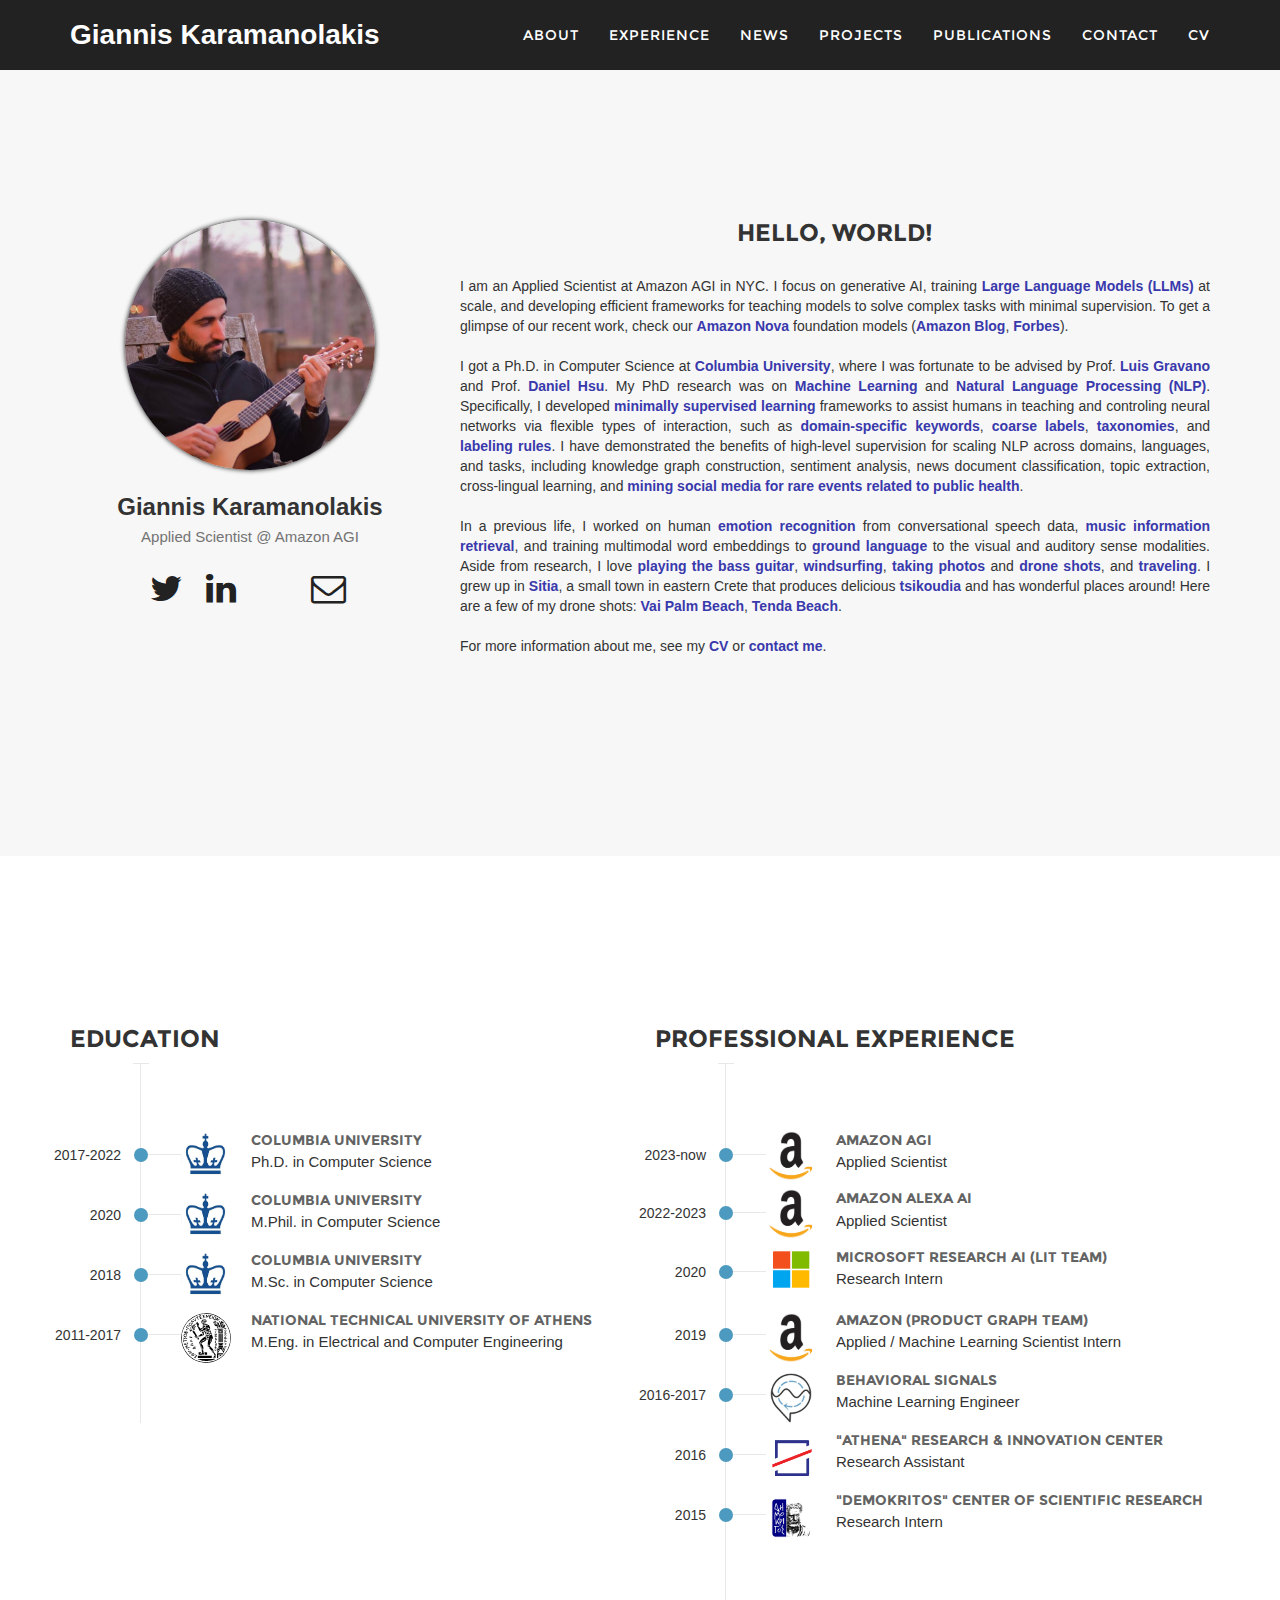
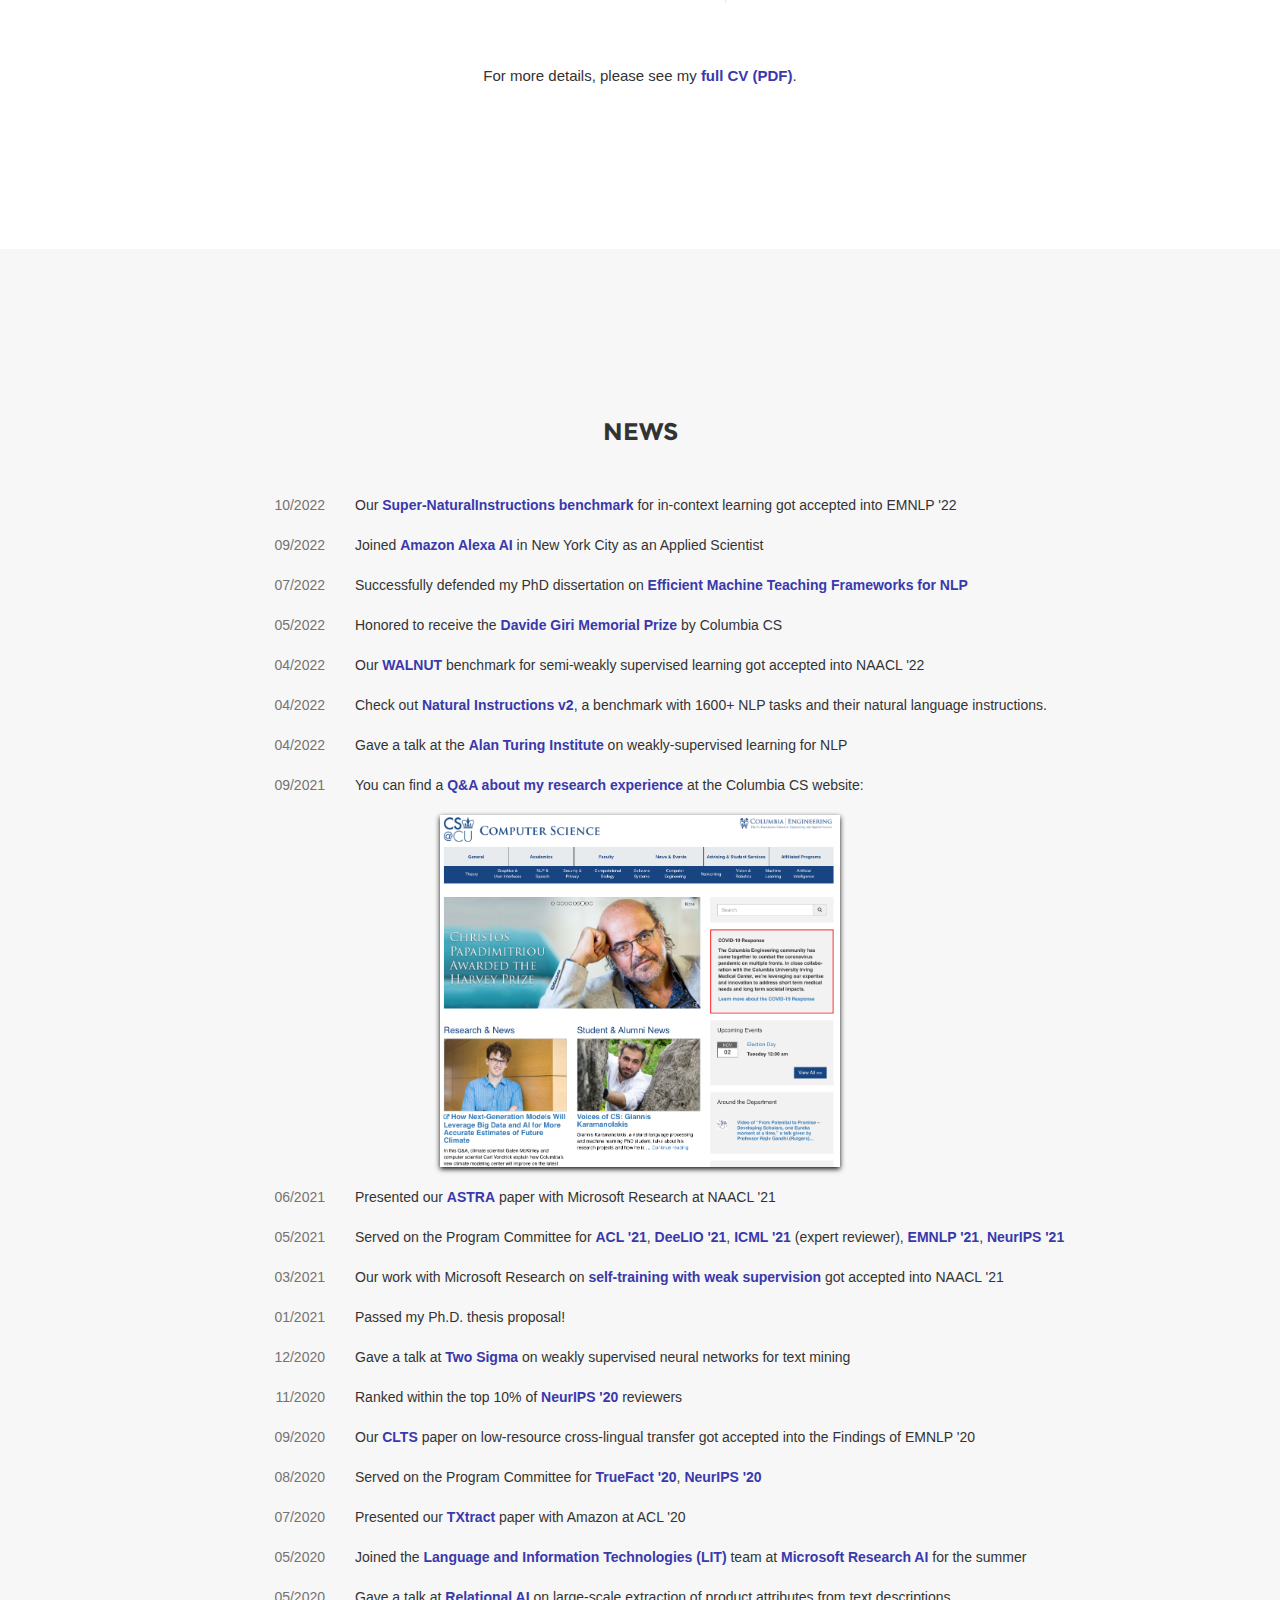
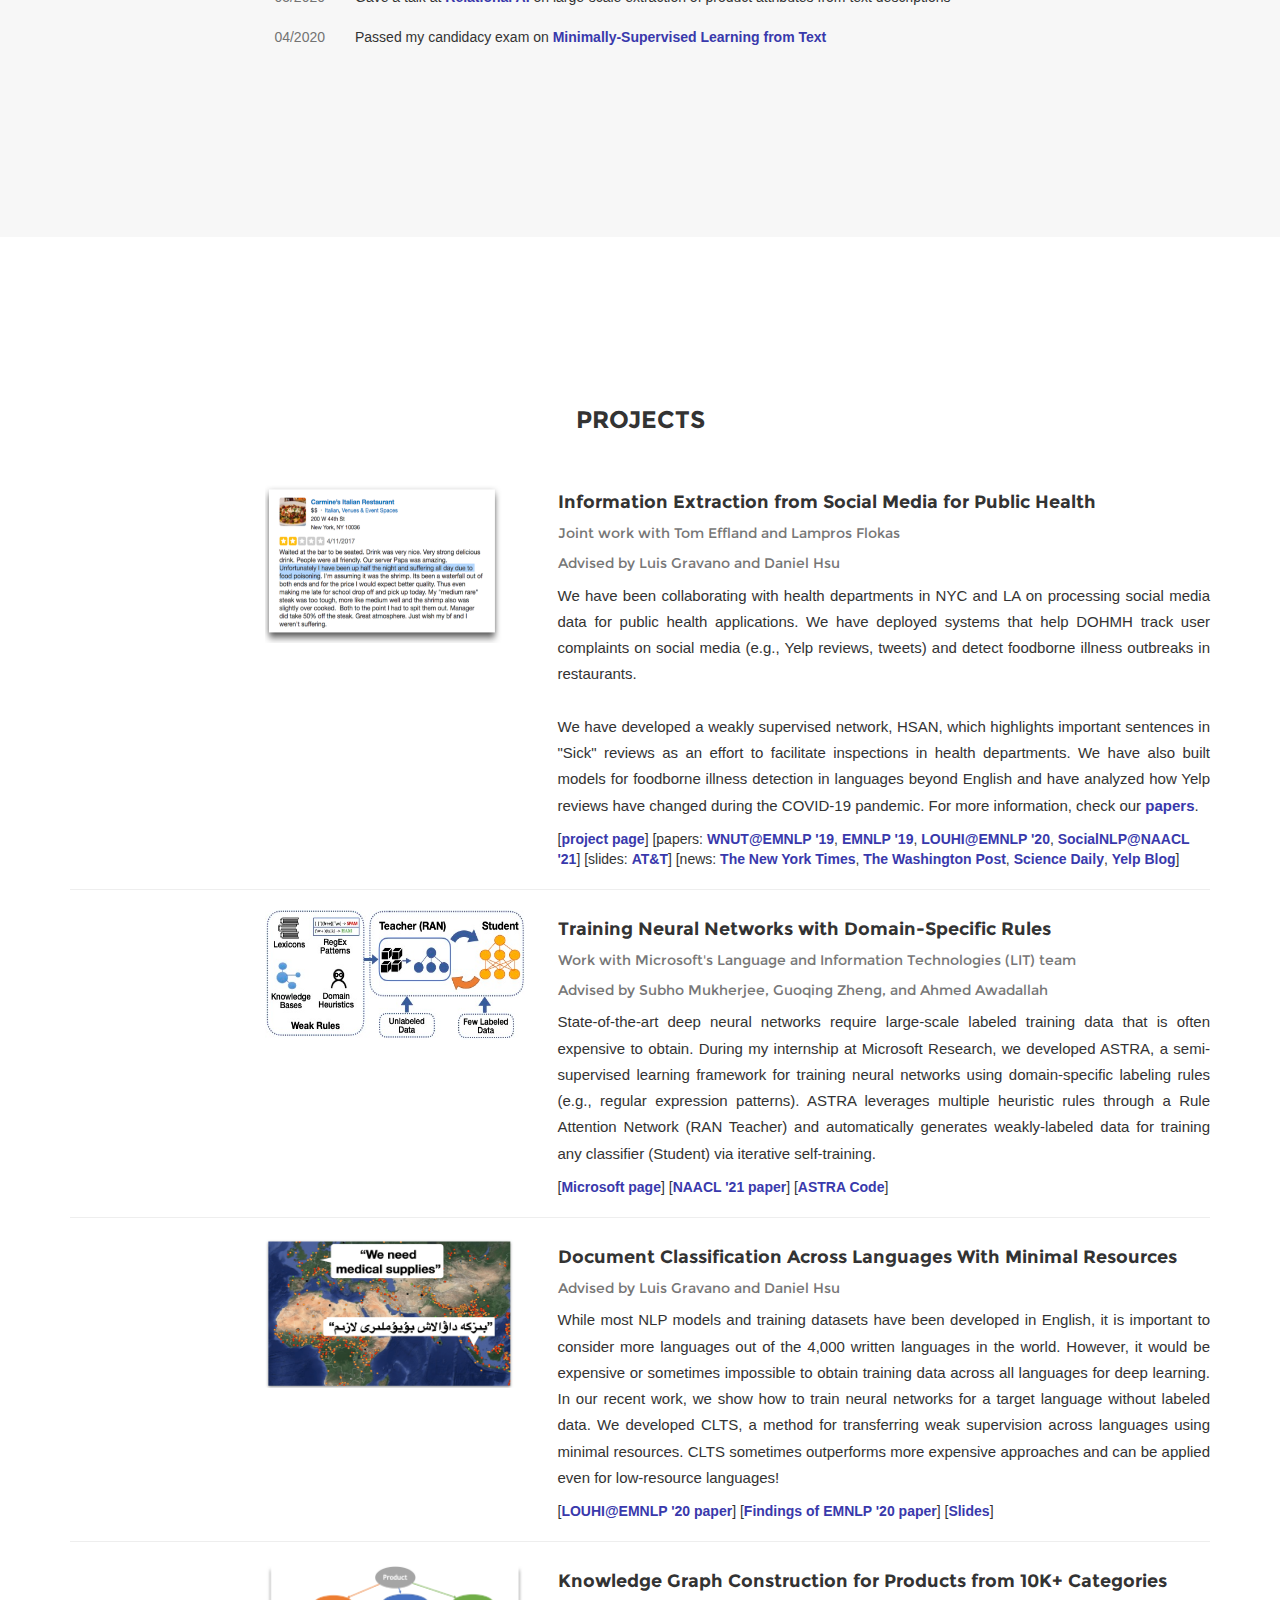
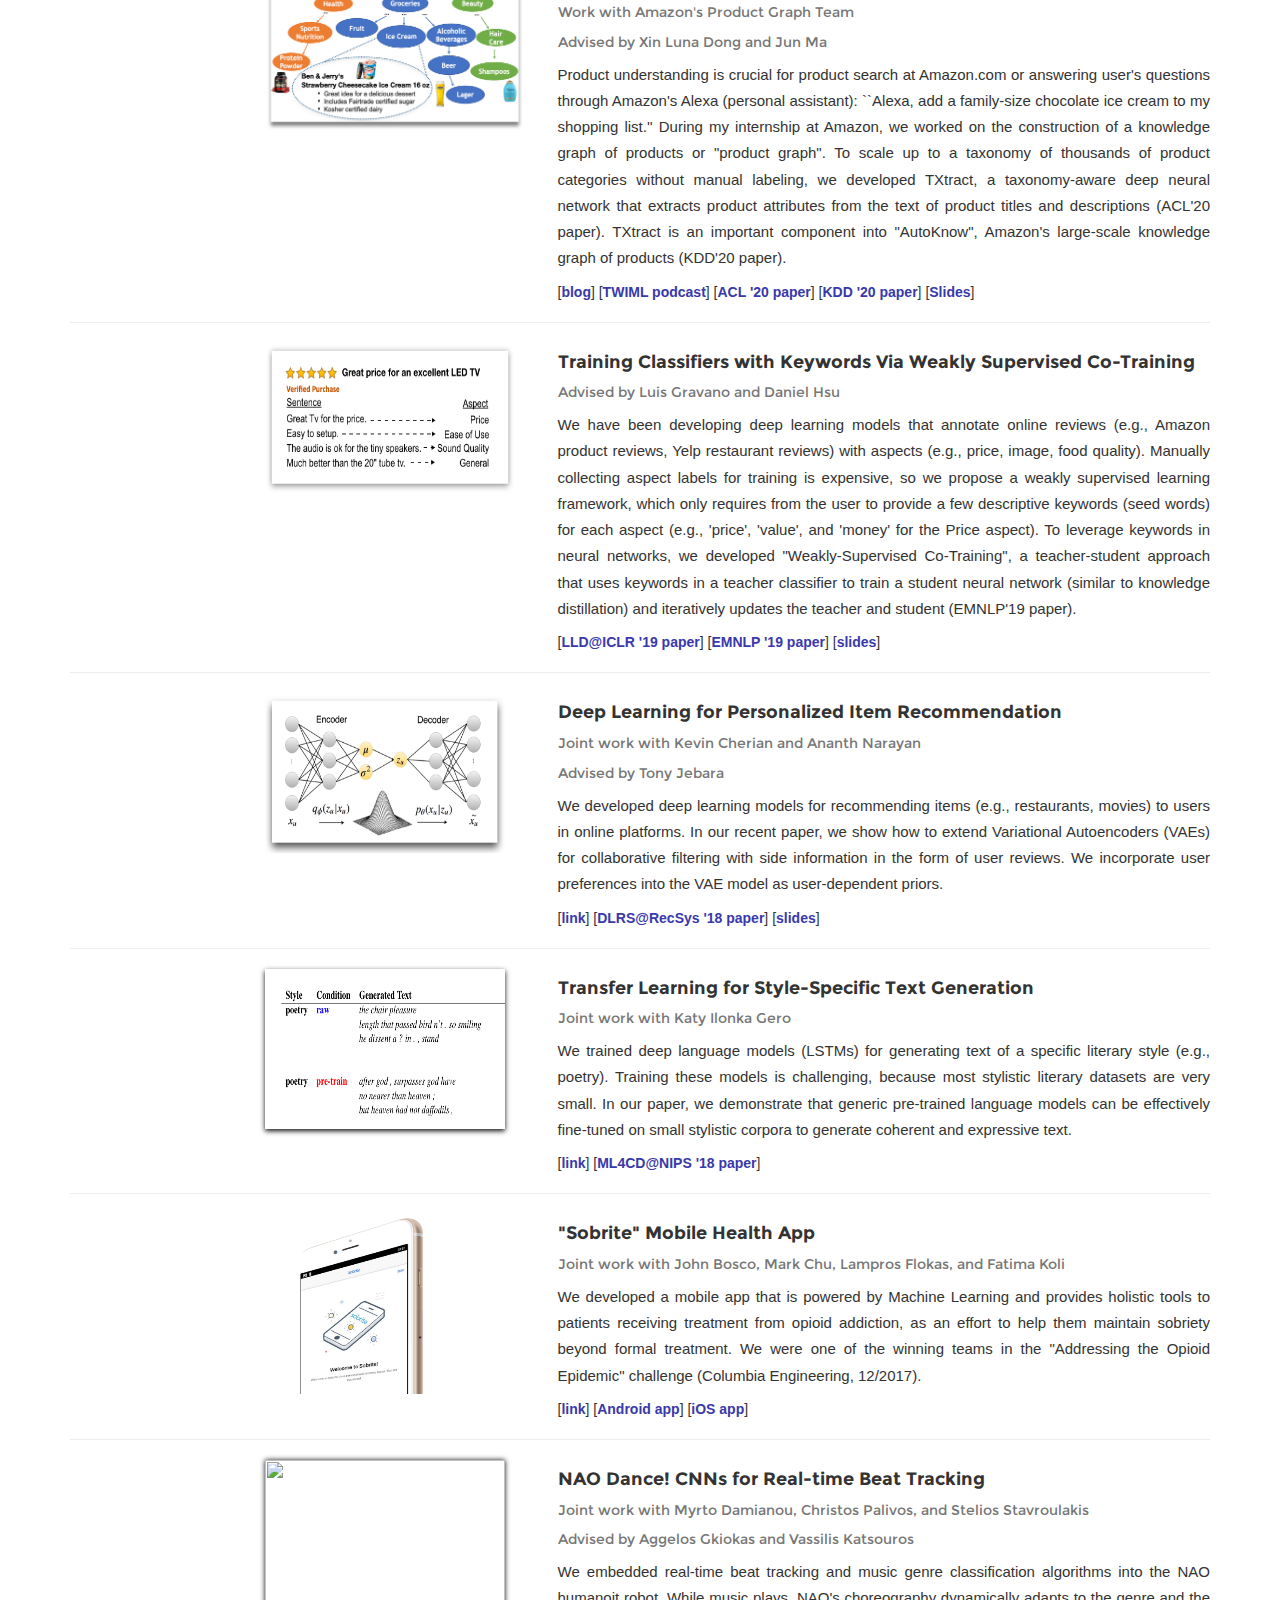
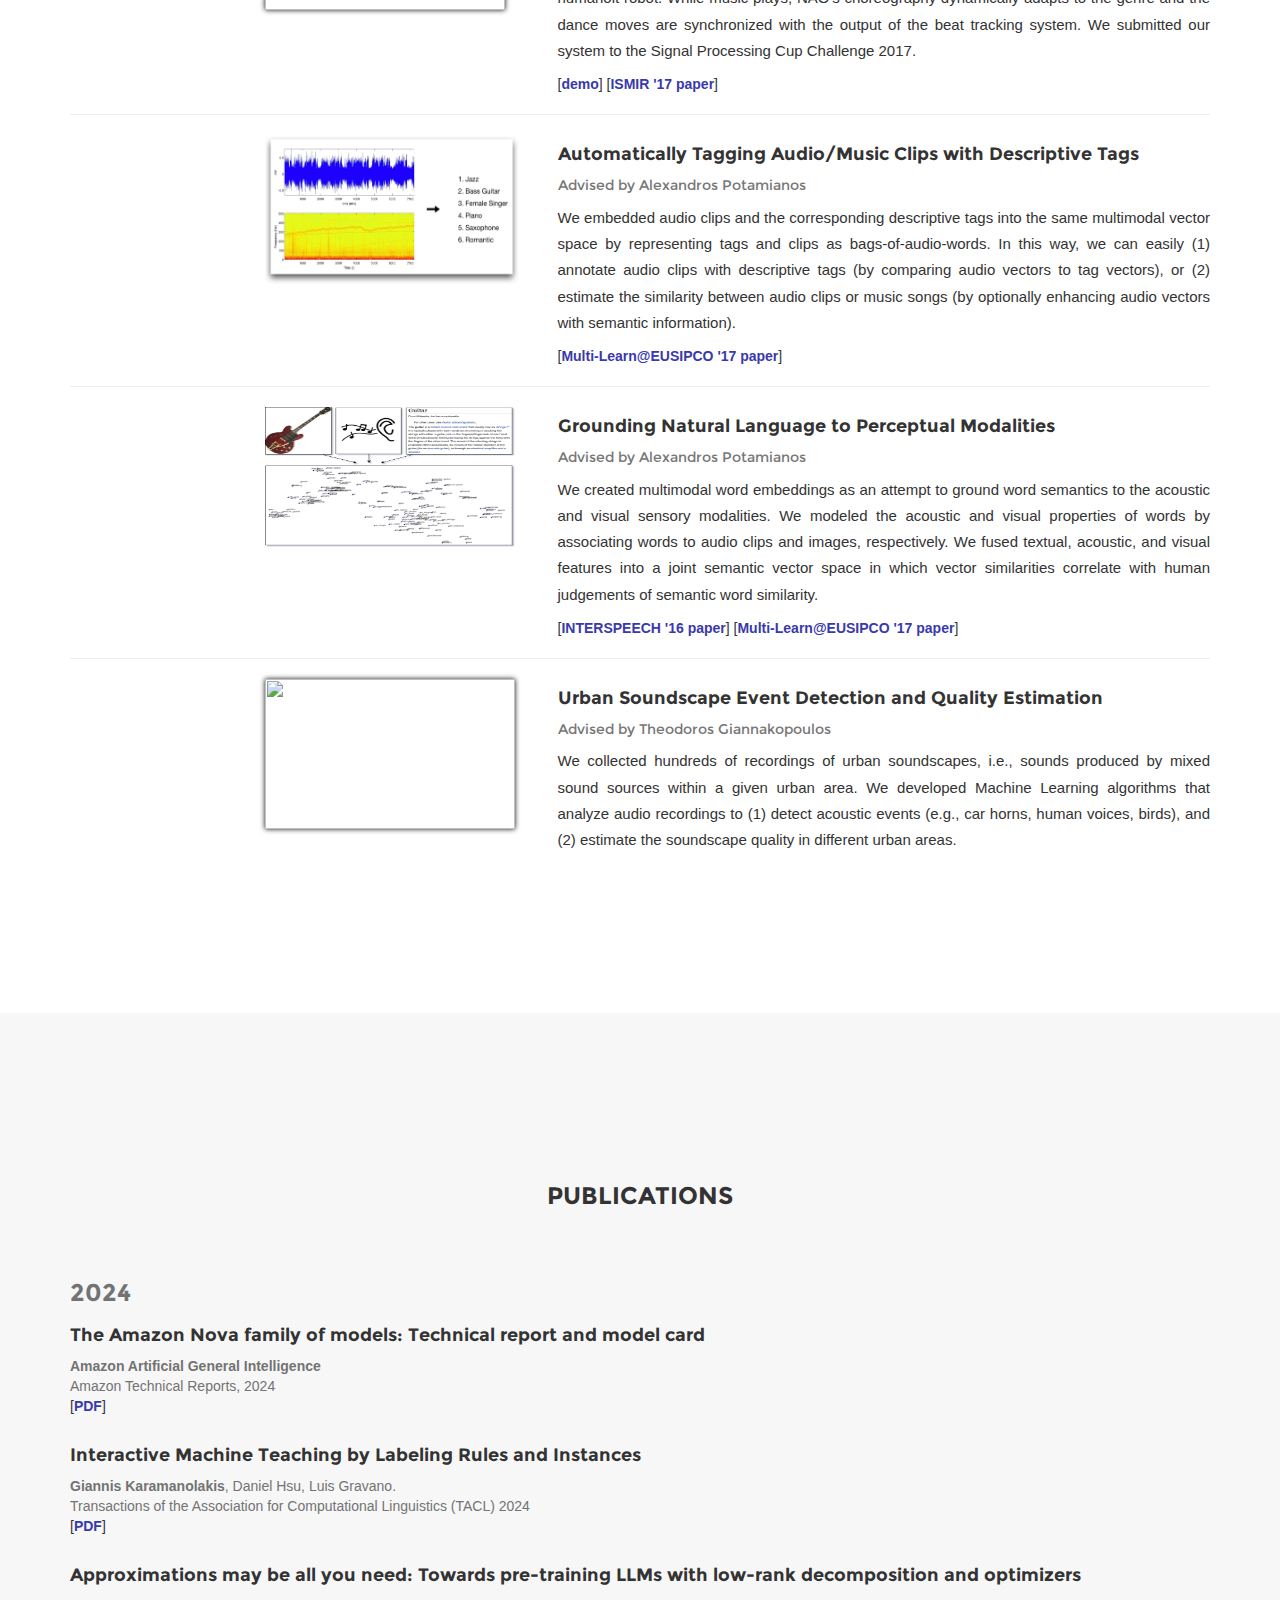
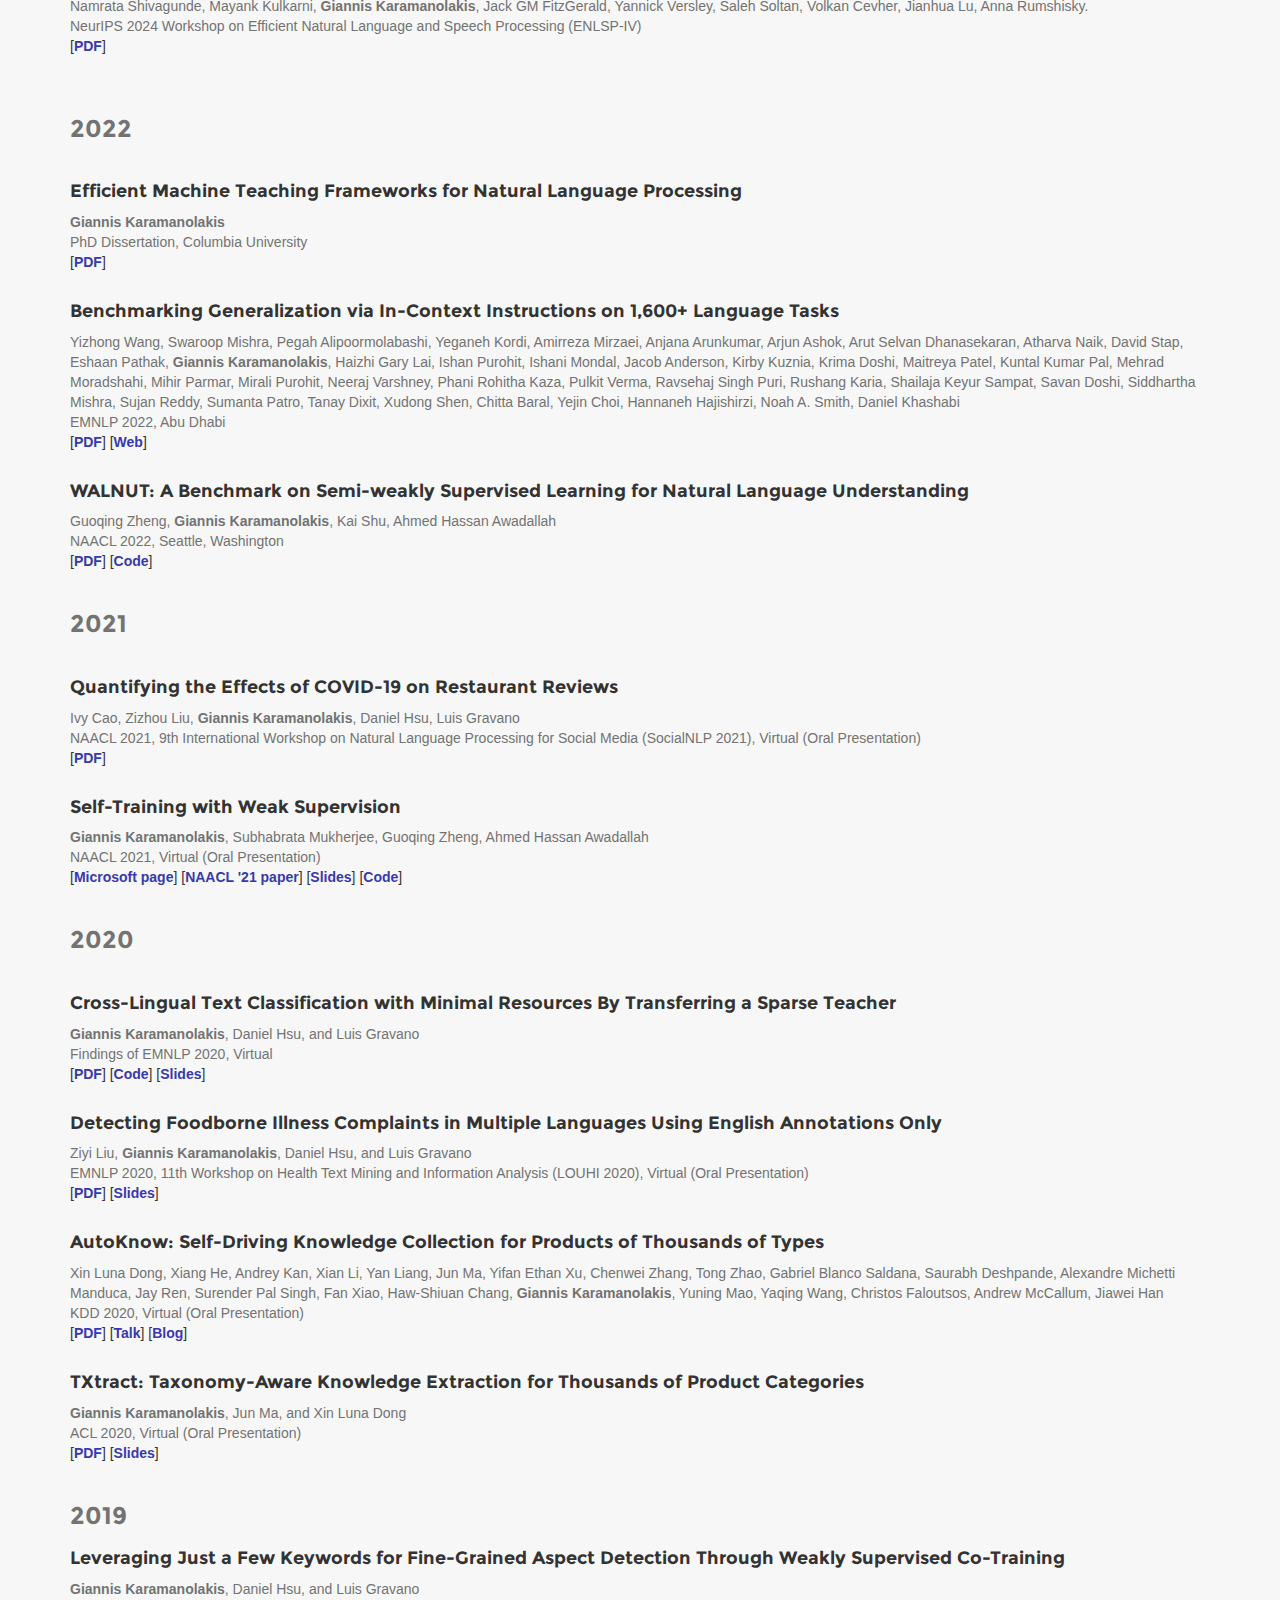
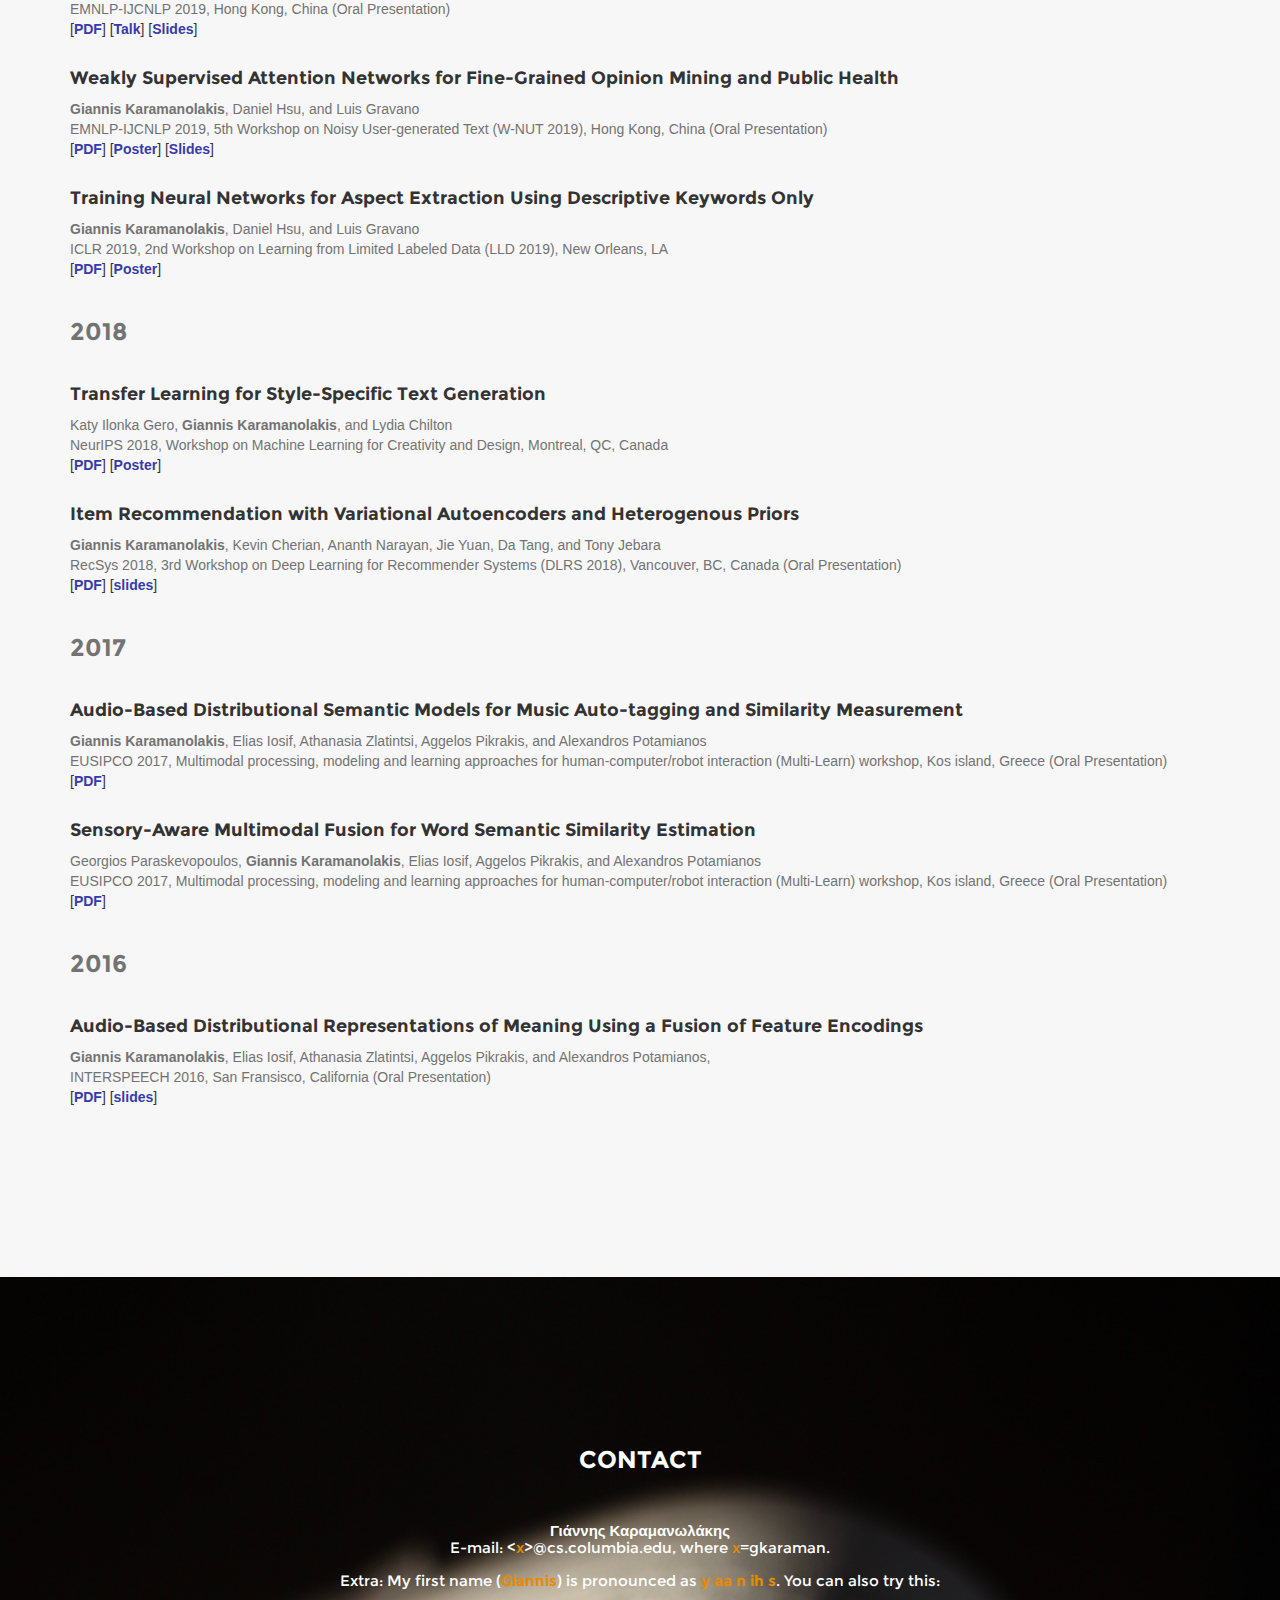
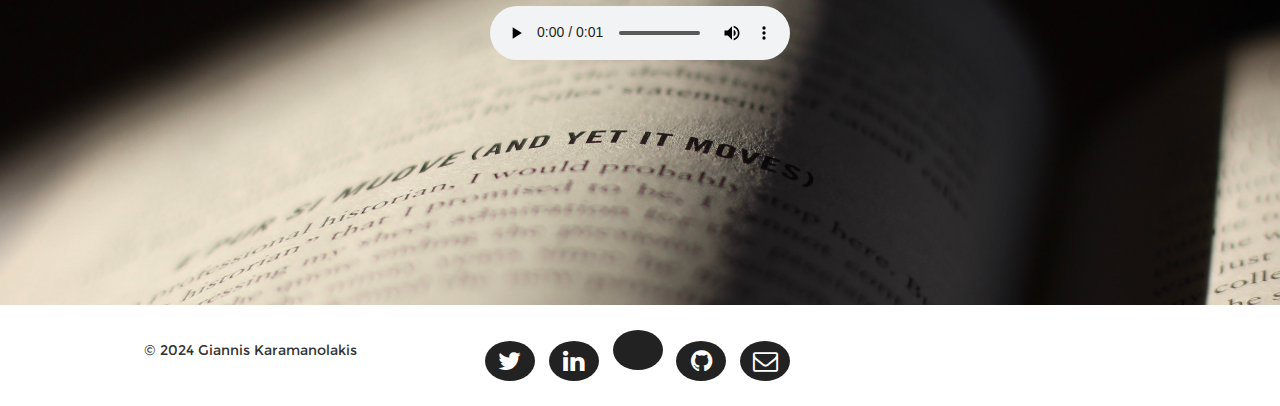
==== index.html @ d7a3cad6 "Add files via upload" ====
<!DOCTYPE html>
<html lang="en">

<head>
    <!-- Global site tag (gtag.js) - Google Analytics -->
    <script async src="https://www.googletagmanager.com/gtag/js?id=UA-124888543-1"></script>
    <script>
    window.dataLayer = window.dataLayer || [];
    function gtag(){dataLayer.push(arguments);}
    gtag('js', new Date());

    gtag('config', 'UA-124888543-1');
    </script>
    <meta charset="utf-8">
    <meta http-equiv="X-UA-Compatible" content="IE=edge">
    <meta name="viewport" content="width=device-width, initial-scale=1">
    <meta name="description" content="Giannis Karamanolakis, Applied Scientist, Amazon.">
    <meta name="author" content="Giannis Karamanolakis">
    <meta name="keywords" content="Giannis Karamanolakis, Greece, Columbia University, Machine Learning, Deep Learning, Natural Language Processing">

    <title>Giannis Karamanolakis - Applied Scientist - Amazon AGI</title>
    
    <link rel="icon" href="img/bass-key.png">
    
    <!-- Bootstrap Core CSS -->
    <link href="css/bootstrap.min.css" rel="stylesheet">

    <!-- Custom CSS -->
    <link href="css/agency.css" rel="stylesheet">

    <!-- Custom Fonts -->
    <link href="font-awesome-4.1.0/css/font-awesome.min.css" rel="stylesheet" type="text/css">
    <!--link href="http://fonts.googleapis.com/css?family=Montserrat:400,700" rel="stylesheet" type="text/css"-->
    <link href="css/font-1.css" rel="stylesheet" type="text/css">

    <!-- Necessary for Experience timeline !-->
    <link href="css/styles.css" rel="stylesheet" type="text/css">
    <!--link href='http://fonts.googleapis.com/css?family=Kaushan+Script' rel='stylesheet' type='text/css'-->
    <!--link href='http://fonts.googleapis.com/css?family=Droid+Serif:400,700,400italic,700italic' rel='stylesheet' type='text/css'-->
    <!--link href='http://fonts.googleapis.com/css?family=Roboto+Slab:400,100,300,700' rel='stylesheet' type='text/css'-->

    <!-- HTML5 Shim and Respond.js IE8 support of HTML5 elements and media queries -->
    <!-- WARNING: Respond.js doesn't work if you view the page via file:// -->
    <!--[if lt IE 9]>
        <script src="https://oss.maxcdn.com/libs/html5shiv/3.7.0/html5shiv.js"></script>
        <script src="https://oss.maxcdn.com/libs/respond.js/1.4.2/respond.min.js"></script>
    <![endif]-->
<meta name="viewport" content="width=device-width, initial-scale=1">
<link rel="stylesheet" href="https://cdnjs.cloudflare.com/ajax/libs/font-awesome/4.7.0/css/font-awesome.min.css">
<link rel="stylesheet" href="/path/to/folder/css/academicons.min.css"/>
<link rel="stylesheet" href="https://cdn.rawgit.com/jpswalsh/academicons/master/css/academicons.min.css">

</head>

<body id="page-top" class="index">

    <!-- Navigation -->
    <nav class="navbar navbar-default navbar-fixed-top">
        <div class="container">
            <!-- Brand and toggle get grouped for better mobile display -->
            <div class="navbar-header page-scroll">
                <button type="button" class="navbar-toggle" data-toggle="collapse" data-target="#bs-example-navbar-collapse-1">
                    <span class="sr-only">Toggle navigation</span>
                    <span class="icon-bar"></span>
                    <span class="icon-bar"></span>
                    <span class="icon-bar"></span>
                </button>
                <a class="navbar-brand page-scroll" href="#about">Giannis Karamanolakis</a>
            </div>

            <!-- Collect the nav links, forms, and other content for toggling -->
            <div class="collapse navbar-collapse" id="bs-example-navbar-collapse-1">
                <ul class="nav navbar-nav navbar-right">
                    <li class="hidden"><a target="_blank" href="#page-top"></a></li>
                    <li><a class="page-scroll" href="#about">About</a></li>
                    <li><a class="page-scroll" href="#CV">Experience</a></li>
                    <li><a class="page-scroll" href="#news">News</a></li>
                    <li><a class="page-scroll" href="#projects">Projects</a></li>
                    <li><a class="page-scroll" href="#pub">Publications</a></li>
                    <!--<li><a class="page-scroll" href="#awards">Awards</a></li>!-->
                    <li><a class="page-scroll" href="#contact">Contact</a></li>
                    <li><a target="_blank" href="pdf/gkaraman_cv.pdf">CV</a></li>
                </ul>
            </div>
            <!-- /.navbar-collapse -->
        </div>
        <!-- /.container-fluid -->
    </nav>
    <!-- Header -->
    <header>
        <div class="container">
            <div class="intro-text">              
                <div class="intro-heading">
                      <div class="text-center">
                        <!--Ph.D. Student in CS @ Columbia!-->
                </div>
              
            </div>
        </div>

    </header>

    <section id="about" class="bg-light-gray">
        <div class="container">
            <div class="row">
                <div class="col-lg-4 col-md-4 col-sm-8 col-xs-8 col-xs-offset-2 col-sm-offset-2 col-md-offset-0 text-center overlaycontainer">
                    <figure> 
                    <img src="./img/profilepic.jpg" class="img-circle" width="250" height="250" vspace="20" align="middle" style="box-shadow: 0px 0px 5px #111">
                    <div class="overlay">
                    <div class="overlaytext">This instrument is called <a target="_blank" style="color:white" href="https://en.wikipedia.org/wiki/Guitalele">guitalele</a></div>
                      </div>
                     <figcaption><center><b><font size="5">Giannis Karamanolakis</font></b><br><p class="text-muted">Applied Scientist @ Amazon AGI</figcaption>
                  </figure>
                         <ul class="list-inline social-buttons2">
                        <li><a target="_blank" href="https://twitter.com/gkaraml"><i class="fa fa-twitter"></i></a>
                        </li>
                        <li><a target="_blank" href="https://www.linkedin.com/in/giannis-karamanolakis-12989789/"><i class="fa fa-linkedin"></i></a>
                        </li>
                       <li><a target="_blank" href="https://scholar.google.gr/citations?user=aW6IR5gAAAAJ&hl=en"><i class="ai ai-google-scholar"></i></a>
                        </li> 
                         <li><a target="_blank" href="mailto:gkaraman@cs.columbia.edu"><i class="fa fa-envelope-o"></i></a>
                        </li> 
                       <!-- <li><a target="_blank" href="https://www.instagram.com/giannis.karaman/?hl=en"><i class="fa fa-instagram"></i></a>
                        </li> !--> 

                    </ul> 
                </div>
                <div class="col-lg-8 col-md-8 col-sm-12 col-xs-12" style="text-align:justify;">
                    <p><h3><center>Hello, world!</center></h3>

                        <br>I am an Applied Scientist at Amazon AGI in NYC. I focus on generative AI, training <a target="_blank" href="https://aws.amazon.com/what-is/large-language-model/">Large Language Models (LLMs)</a> at scale, and developing efficient frameworks for teaching models to solve complex tasks with minimal supervision. To get a glimpse of our recent work, check our <a target="_blank" href="https://aws.amazon.com/ai/generative-ai/nova/">Amazon Nova</a> foundation models (<a target="_blank" href="https://aws.amazon.com/ai/generative-ai/nova/">Amazon Blog</a>, <a target="_blank" href="https://www.forbes.com/sites/torconstantino/2024/12/05/amazon-makes-big-bold-push-into-ai---leaves-experts-amazed/">Forbes</a>). <br>
                        <br>

                        I got a Ph.D. in Computer Science at <a target="_blank" href="https://www.cs.columbia.edu/">Columbia University</a>, where I was fortunate to be advised by Prof. <a target="_blank" href="http://www.cs.columbia.edu/~gravano/">Luis Gravano</a> and Prof. <a target="_blank" href="http://www.cs.columbia.edu/~djhsu/">Daniel Hsu</a>. My PhD research was on <a target="_blank" href="https://en.wikipedia.org/wiki/Machine_learning">Machine Learning</a> and <a target="_blank" href="https://en.wikipedia.org/wiki/Natural_language_processing">Natural Language Processing (NLP)</a>. 
                        Specifically, I developed <a target="_blank" href="https://academiccommons.columbia.edu/doi/10.7916/svta-rz59">minimally supervised learning</a> frameworks to assist humans in teaching and controling neural networks via flexible types of interaction, such as <a target="_blank" href="https://aclanthology.org/D19-1468/">domain-specific keywords</a>, <a target="_blank" href="https://aclanthology.org/D19-5501/">coarse labels</a>, <a target="_blank" href="https://aclanthology.org/2020.acl-main.751/">taxonomies</a>, and <a target="_blank" href="https://aclanthology.org/2021.naacl-main.66/">labeling rules</a>.
                        I have demonstrated the benefits of high-level supervision for scaling NLP across domains, languages, and tasks, including knowledge graph construction, sentiment analysis, news document classification, topic extraction, cross-lingual learning, and <a target="_blank" href="https://publichealth.cs.columbia.edu/">mining social media for rare events related to public health</a>.
                        <br>

                        <!--My research interests lie at the intersection of <a target="_blank" href="https://en.wikipedia.org/wiki/Machine_learning">Machine Learning</a>, <a target="_blank" href="https://en.wikipedia.org/wiki/Information_extraction">Information Extraction</a>, and <a target="_blank" href="https://en.wikipedia.org/wiki/Natural_language_processing">Natural Language Processing (NLP)</a>. <br> !-->

                        <!--<br>
                        <span style="color:red"><b>I am on the job market this year. If you are interested, please <a style="color:#880000;text-decoration: underline;", href="mailto:gkaraman@cs.columbia.edu">contact me</a>. </b></span>
                        <br>!-->

                    <br>
                    
                    <!--The main focus of my research has been to assist humans in teaching and controling machine learning models via <a target="_blank" href="https://en.wikipedia.org/wiki/Artificial_neural_network">more flexible types of interaction</a> than standard data labeling, which is expensive and time-consuming. !-->
                    <!--I am interested in <a target="_blank" href="https://gkaramanolakis.github.io/candidacy">minimally-supervised learning</a> frameworks for <a target="_blank" href="https://en.wikipedia.org/wiki/Knowledge_extraction">knowledge extraction</a> from text, with a focus in low-resource settings with limited or no labeled training data. !-->
                    <!--Such low-resource setting is common for many real-world applications as large-scale labeled datasets are usually expensive and time=consuming to obtain. As large-scale training data would be expensive and time-consuming to obtain in many real-world applications, !-->
                    <!--
                     Towards this goal, I have developed minimally-supervised learning frameworks for training <a target="_blank" href="https://en.wikipedia.org/wiki/Artificial_neural_network">neural networks</a> using alternative types of supervision, such as <a target="_blank" href="https://aclanthology.org/D19-1468/">domain-specific keywords</a>, <a target="_blank" href="https://aclanthology.org/D19-5501/">coarse labels</a>, <a target="_blank" href="https://aclanthology.org/2020.acl-main.751/">taxonomies</a>, and <a target="_blank" href="https://aclanthology.org/2021.naacl-main.66/">labeling rules</a>. !--> 
                     <!--Collecting such types of high-level supervision is usually less expensive and potentially more expressive than annotating thousands of labeled examples. !-->
                     <!--I have demonstrated the benefits of high-level supervision for scaling NLP across domains, languages, and tasks, including knowledge graph construction, sentiment analysis, news document classification, topic extraction, cross-lingual learning, and <a target="_blank" href="https://publichealth.cs.columbia.edu/">mining social media for rare events related to public health</a>.!-->

                    <!--
                    . I am interested in training <b>deep neural networks</b> for real-world tasks with limited or no labeled data using alternative supervision signals, such as <b>noisy/proxy labels</b> and <b>domain-specific rules</b>.

                    Currently, I have been developing <b>weakly-supervised learning</b> frameworks for <b>knowledge extraction</b> from <b>text</b>. I am interested in training <b>deep neural networks</b> for real-world tasks with limited or no labeled data using alternative supervision signals, such as <b>noisy/proxy labels</b> and <b>domain-specific rules</b>.
                    I have applied our frameworks for various tasks, including <b>knowledge graph construction</b>, <b>sentiment analysis</b>, <b>news document classification</b>, <b>topic extraction</b>,  <b>cross-lingual learning</b>, and <b>mining social media</b> for rare events related to <b>public health</b>.!-->

                    
                    In a previous life, I worked on human <a target="_blank" href="https://en.wikipedia.org/wiki/Emotion_recognition">emotion recognition</a> from conversational speech data, <a target="_blank" href="https://en.wikipedia.org/wiki/Music_information_retrieval">music information retrieval</a>, and training multimodal word embeddings to <a target="_blank" href="https://en.wikipedia.org/wiki/Symbol_grounding_problem">ground language</a> to the visual and auditory sense modalities. 
                    Aside from research, I love <a target="_blank" href="img/bass.jpg">playing the bass guitar</a>, <a target="_blank" href="https://www.youtube.com/watch?v=U-DnD0wFyu4&feature=youtu.be">windsurfing</a>, <a target="_blank" href="https://www.instagram.com/giannis.karaman/?hl=en">taking photos</a> and <a target="_blank" href="https://youtu.be/_Iqowck44js">drone shots</a>, and <a target="_blank" href="https://drive.google.com/open?id=1Hg-RXoDSAg1EN9HM81XvmO_KHM6L9q46&usp=sharing">traveling</a>.                     I grew up in <a target="_blank" href="https://en.wikipedia.org/wiki/Sitia">Sitia</a>, a small town in eastern Crete that produces delicious <a target="_blank" href="https://en.wikipedia.org/wiki/Tsikoudia">tsikoudia</a> and has wonderful places around! Here are a few of my drone shots: <a target="_blank" href="https://youtu.be/vqTG5pFhONg">Vai Palm Beach</a>,  <a target="_blank" href="https://youtu.be/_Iqowck44js">Tenda Beach</a>. 


                    <!--Updates: In summer 2019 in Seattle I got my <a target="_blank" href="">sailing</a> certificate; In summer 2020, I got into <a target="_blank" href="https://youtu.be/cHSSswS-qXU">drone videography</a>. -->
                    <!--(see drone shots of <a target="_blank" href="https://youtu.be/cHSSswS-qXU">Acropolis</a>).!-->

                    <!--If you'd like to visit Crete, you should ask me for recommendations.!-->
                    
                    <br><br>For more information about me, see my <a target="_blank" href="pdf/gkaraman_cv.pdf">CV</a> or <a class="page-scroll" href="#contact">contact me</a>. 
                    </p>
                    <br>
                    <br>
                </div>
            </div>
        </div>
    </section>


 <section id="CV" class="slim-container">
            <div class="container">
              <div class="row">
                <div class="col-lg-6 col-md-6 col-sm-9 col-lg-offset-0 col-md-offset-0 col-sm-offset-1 col-xs-offset-1">
                  <h3>Education</h3>

                  <div class="ol-timeline">
                    <div class="tl-item pub-item with-icon"><span class="item-section">2017-2022</span>
                        <div class="elem-wrapper">
                            <!--<i class="oli oli-university"></i>!-->
                            <img src="./img/columbia.png" class="img-circle" width="50" height="50" vspace="0">
                        </div>
                       <div class="content-wrapper">
                        <h5 class="title">
                            <a target="_blank" href="http://www.cs.columbia.edu/">Columbia University</a>
                        </h5>
                        <div class="description">
                          <p>Ph.D. in Computer Science<br>
                          <!--Advisors: Professor <a target="_blank" href="http://www.cs.columbia.edu/~gravano/">Luis Gravano</a>, Professor <a target="_blank" href="http://www.cs.columbia.edu/~djhsu/">Daniel Hsu</a> !-->
                          </p>

                        </div>
                      </div>
                    </div>

                    
                    <div class="tl-item pub-item with-icon"><span class="item-section">2020</span>
                        <div class="elem-wrapper">
                            <img src="./img/columbia.png" class="img-circle" width="50" height="50" vspace="0">
                        </div>
                      <div class="content-wrapper">
                        <h5 class="title">
                            <a target="_blank" href="http://www.cs.columbia.edu/">Columbia University</a>
                        </h5>
                        <div class="description">
                          <p>M.Phil. in Computer Science
                          </p>
                        </div>
                      </div>
                    </div>
                    
                    
                    <div class="tl-item pub-item with-icon"><span class="item-section">2018</span>
                        <div class="elem-wrapper">
                            <!--<i class="oli oli-university"></i>!-->
                            <img src="./img/columbia.png" class="img-circle" width="50" height="50" vspace="0">
                        </div>
                      <div class="content-wrapper">
                        <h5 class="title">
                            <a target="_blank" href="http://www.cs.columbia.edu/">Columbia University</a>
                        </h5>
                        <div class="description">
                          <p>M.Sc. in Computer Science
                          </p>
                        </div>
                      </div>
                    </div>

                    <div class="tl-item pub-item with-icon"><span class="item-section">2011-2017</span>
                      <div class="elem-wrapper">
                        <img src="./img/ntua.svg" class="img-circle" width="50" height="50" vspace="0">
                      </div>
                      <div class="content-wrapper">
                        <h5 class="title">
                            <a target="_blank" href="https://www.ece.ntua.gr/en">National Technical University of Athens</a>
                        </h5>
                        <div class="description">
                          <p>M.Eng. in Electrical and Computer Engineering</p>
                        </div>
                      </div>
                    </div>
                  </div>
                </div>
                <div class="col-lg-6 col-md-6 col-sm-9 col-lg-offset-0 col-md-offset-0 col-sm-offset-1 col-xs-offset-1">
                  <h3>Professional Experience</h3>

                  <div class="ol-timeline">

                    <div class="tl-item pub-item with-icon"><span class="item-section">2023-now</span>
                      <div class="elem-wrapper">
                        <img src="./img/amazon_logo.jpg" class="img-circle" width="50" height="50" vspace="0" style="display:block; margin-top:-2px">
                      </div>
                      <div class="content-wrapper">
                        <h5 class="title">
                            <a target="_blank" href="https://www.amazon.jobs/content/en/teams/AGI">Amazon AGI</a>
                        </h5>
                        <div class="description">
                          <p>Applied Scientist</p>
                        </div>
                      </div>
                    </div>



                    <div class="tl-item pub-item with-icon"><span class="item-section">2022-2023</span>
                      <div class="elem-wrapper">
                        <img src="./img/amazon_logo.jpg" class="img-circle" width="50" height="50" vspace="0" style="display:block; margin-top:-2px">
                      </div>
                      <div class="content-wrapper">
                        <h5 class="title">
                            <a target="_blank" href="https://blog.aboutamazon.com/innovation/making-search-easier/">Amazon Alexa AI</a>
                        </h5>
                        <div class="description">
                          <p>Applied Scientist</p>
                        </div>
                      </div>
                    </div>



                    <div class="tl-item pub-item with-icon"><span class="item-section">2020</span>
                      <div class="elem-wrapper">
                        <img src="./img/microsoft_logo.png" class="img-circle" width="60" height="60" vspace="0" hspace="0" style="display:block; margin-top:-7px; margin-left:-2px">
                      </div>
                      <div class="content-wrapper">

                        <h5 class="title">
                            <a target="_blank" href="https://www.microsoft.com/en-us/research/group/languauge-and-information-technologies/">Microsoft Research AI (LIT Team)</a>
                        </h5>
                        <div class="description">
                          <p>Research Intern</p>
                        </div>
                      </div>
                    </div>


                    <div class="tl-item pub-item with-icon"><span class="item-section">2019</span>
                      <div class="elem-wrapper">
                        <img src="./img/amazon_logo.jpg" class="img-circle" width="50" height="50" vspace="0">
                      </div>
                      <div class="content-wrapper">
                        <h5 class="title">
                            <a target="_blank" href="https://blog.aboutamazon.com/innovation/making-search-easier/">Amazon (Product Graph Team)</a>
                        </h5>
                        <div class="description">
                          <p>Applied / Machine Learning Scientist Intern</p>
                        </div>
                      </div>
                    </div>

                    <div class="tl-item pub-item with-icon"><span class="item-section">2016-2017</span>
                      <div class="elem-wrapper">
                        <img src="./img/behavioralsignals.jpg" class="img-circle" width="50" height="50" vspace="0">
                      </div>
                      <div class="content-wrapper">
                        <h5 class="title">
                            <a target="_blank" href="https://behavioralsignals.com/">Behavioral Signals</a>
                        </h5>
                        <div class="description">
                          <p>Machine Learning Engineer</p>
                        </div>
                      </div>
                    </div>

                    <div class="tl-item pub-item with-icon"><span class="item-section">2016</span>
                      <div class="elem-wrapper">
                        <img src="./img/athena-center.png" class="img-circle" width="50" height="50" vspace="0">
                      </div>
                      <div class="content-wrapper">
                        <h5 class="title">
                            <a target="_blank" href="http://www.ilsp.gr/en">"Athena" Research & Innovation Center</a>
                        </h5>
                        <div class="description">
                          <p>Research Assistant</p>
                        </div>
                      </div>
                    </div>
                    <div class="tl-item pub-item with-icon"><span class="item-section">2015</span>
                      <div class="elem-wrapper">
                        <!--<i class="oli oli-desk_lamp"></i>!-->
                        <img src="./img/demokritos.png" class="img-circle" width="50" height="50" vspace="0">
                      </div>
                      <div class="content-wrapper">
                        <h5 class="title">
                            <a target="_blank" href="https://www.iit.demokritos.gr">"Demokritos" Center of Scientific Research</a>
                        </h5>
                        <div class="description">
                          <p>Research Intern</p>
                        </div>
                      </div>
                    </div>
                  </div>
                </div>
              </div>
            <br>
            <br>
            <br>

                          <div class="row">
                    <div class="col-lg-12 text-center">
                        <p class="description">For more details, please see my <a target="_blank" href="pdf/gkaraman_cv.pdf">full CV (PDF)</a>. 
                    <!--<br>
                    You can also read my Q&A with Columbia University:<br>
                    <img src="img/giannis_cs_qa.png" width="600" height="500">
                    </div>
                        </p>
                    </div>
                    !-->
                </div>


            </div>
          </section>

    <section id="news" class="bg-light-gray">
        <div class="container">
            <div class="row">
                <div class="col-lg-12 text-center">
                    <h3 class="section-heading">News</h3>
                    <br> <br>
                </div>
                <!--
                <div class="row">
                    <div class="col-md-3 text-muted text-right">10/2020</div>
                    <div class="col-md-6">Got into the top 10% of high-scoring reviewers at NeurIPS'20 (<a target="_blank" href="https://neurips.cc/Conferences/2020/ProgramCommittee">all reviewers</a>)</div>
                </div>

                <br>
                

                <div class="row">
                    <div class="col-lg-1 col-md-2 col-sm-2 col-xs-2 col-lg-offset-2 col-md-offset-1 col-sm-offset-0 col-xs-offset-1 text-muted text-right">01/2021</div>
                    <div class="col-lg-8 col-md-7 col-sm-8 col-xs-8">Passed my PhD thesis proposal</div>
                </div>

                <br>
                
                <div class="row">
                    <div class="col-lg-1 col-md-2 col-sm-2 col-xs-2 col-lg-offset-2 col-md-offset-1 col-sm-offset-0 col-xs-offset-1 text-muted text-right">09/2023</div>
                    <div class="col-lg-8 col-md-7 col-sm-8 col-xs-8">Our "smarter" LLM-based </div>
                </div>
                <br>
                !-->
                <div class="row">
                    <div class="col-lg-1 col-md-2 col-sm-2 col-xs-2 col-lg-offset-2 col-md-offset-1 col-sm-offset-0 col-xs-offset-1 text-muted text-right">10/2022</div>
                    <div class="col-lg-8 col-md-7 col-sm-8 col-xs-8">Our <a target="_blank" href="https://instructions.apps.allenai.org/">Super-NaturalInstructions benchmark</a> for in-context learning got accepted into EMNLP '22</div>
                </div>
                <br>

                <div class="row">
                    <div class="col-lg-1 col-md-2 col-sm-2 col-xs-2 col-lg-offset-2 col-md-offset-1 col-sm-offset-0 col-xs-offset-1 text-muted text-right">09/2022</div>
                    <div class="col-lg-8 col-md-7 col-sm-8 col-xs-8">Joined <a target="_blank" href="https://www.amazon.science/">Amazon Alexa AI</a>  in New York City as an Applied Scientist</div>
                </div>

                <br>

                <div class="row">
                    <div class="col-lg-1 col-md-2 col-sm-2 col-xs-2 col-lg-offset-2 col-md-offset-1 col-sm-offset-0 col-xs-offset-1 text-muted text-right">07/2022</div>
                    <div class="col-lg-8 col-md-7 col-sm-8 col-xs-8">Successfully defended my PhD dissertation on <a target="_blank" href="https://doi.org/10.7916/svta-rz59">Efficient Machine Teaching Frameworks for NLP</a></div>
                </div>

                <br>

                <div class="row">
                    <div class="col-lg-1 col-md-2 col-sm-2 col-xs-2 col-lg-offset-2 col-md-offset-1 col-sm-offset-0 col-xs-offset-1 text-muted text-right">05/2022</div>
                    <div class="col-lg-8 col-md-7 col-sm-8 col-xs-8">Honored to receive the <a target="_blank" href="https://www.cs.columbia.edu/education/phd/awards/">Davide Giri Memorial Prize</a> by Columbia CS</div>
                    
                </div>

                <br>

                <div class="row">
                    <div class="col-lg-1 col-md-2 col-sm-2 col-xs-2 col-lg-offset-2 col-md-offset-1 col-sm-offset-0 col-xs-offset-1 text-muted text-right">04/2022</div>
                    <div class="col-lg-8 col-md-7 col-sm-8 col-xs-8">Our <a target="_blank" href="https://aclanthology.org/2022.naacl-main.64.pdf">WALNUT</a> benchmark for semi-weakly supervised learning got accepted into NAACL '22</div>
                </div>

                <br>

                <div class="row">
                    <div class="col-lg-1 col-md-2 col-sm-2 col-xs-2 col-lg-offset-2 col-md-offset-1 col-sm-offset-0 col-xs-offset-1 text-muted text-right">04/2022</div>
                    <div class="col-lg-8 col-md-7 col-sm-8 col-xs-8">Check out <a target="_blank" href="https://arxiv.org/abs/2204.07705">Natural Instructions v2</a>, a benchmark with 1600+ NLP tasks and their natural language instructions.</div>
                </div>

                <br>

                <div class="row">
                    <div class="col-lg-1 col-md-2 col-sm-2 col-xs-2 col-lg-offset-2 col-md-offset-1 col-sm-offset-0 col-xs-offset-1 text-muted text-right">04/2022</div>
                    <div class="col-lg-8 col-md-7 col-sm-8 col-xs-8">Gave a talk at the <a target="_blank" href="https://www.turing.ac.uk/">Alan Turing Institute</a> on weakly-supervised learning for NLP
                    </div>
                </div>

                <br>

                <div class="row">
                    <div class="col-lg-1 col-md-2 col-sm-2 col-xs-2 col-lg-offset-2 col-md-offset-1 col-sm-offset-0 col-xs-offset-1 text-muted text-right">09/2021</div>

                    <!--<div class="col-lg-8 col-md-7 col-sm-8 col-xs-8">You can find my <a target="_blank" href="https://www.cs.columbia.edu/2021/voices-of-cs-giannis/">Q&A with Columbia University</a> at the Columbia CS website:</div>!-->
                    <div class="col-lg-8 col-md-7 col-sm-8 col-xs-8">You can find a <a target="_blank" href="https://www.cs.columbia.edu/2021/voices-of-cs-giannis/">Q&A about my research experience</a> at the Columbia CS website:</div>
                    
                    <div class="col-lg-12 text-center">
                    <br>
                    <a target="_blank" href="https://www.cs.columbia.edu/2021/voices-of-cs-giannis/"><img src="img/giannis_cs_qa.png" alt="image" width="400" style="box-shadow: 0px 2px 5px #111"></a>
                    </div>
                    

                </div>

                <br>

                <div class="row">
                    <div class="col-lg-1 col-md-2 col-sm-2 col-xs-2 col-lg-offset-2 col-md-offset-1 col-sm-offset-0 col-xs-offset-1 text-muted text-right">06/2021</div>
                    <div class="col-lg-8 col-md-7 col-sm-8 col-xs-8">Presented our <a target="_blank" href="pdf/presentation_slides/NAACL2021_ASTRA_slides.pdf">ASTRA</a> paper with Microsoft Research at NAACL '21</div>
                </div>

                <br>
                
                <div class="row">
                    <div class="col-lg-1 col-md-2 col-sm-2 col-xs-2 col-lg-offset-2 col-md-offset-1 col-sm-offset-0 col-xs-offset-1 text-muted text-right">05/2021</div>
                    <div class="col-lg-8 col-md-7 col-sm-8 col-xs-8">Served on the Program Committee for <a target="_blank" href="https://2021.aclweb.org/">ACL '21</a>, <a target="_blank" href="https://www.aclweb.org/anthology/2021.deelio-1.0.pdf">DeeLIO '21</a>,  <a target="_blank" href="https://icml.cc/Conferences/2021/Reviewers">ICML '21</a> (expert reviewer), <a target="_blank" href="https://2021.emnlp.org/">EMNLP '21</a>, <a target="_blank" href="https://nips.cc/Conferences/2021/">NeurIPS '21</a></div>
                </div>

                <br>

                <div class="row">
                    <div class="col-lg-1 col-md-2 col-sm-2 col-xs-2 col-lg-offset-2 col-md-offset-1 col-sm-offset-0 col-xs-offset-1 text-muted text-right">03/2021</div>
                    <div class="col-lg-8 col-md-7 col-sm-8 col-xs-8">Our work with Microsoft Research on <a target="_blank" href="https://www.microsoft.com/en-us/research/publication/self-training-weak-supervision-astra/">self-training with weak supervision</a> got accepted into NAACL '21</div>
                </div>

                <br>

                <div class="row">
                    <div class="col-lg-1 col-md-2 col-sm-2 col-xs-2 col-lg-offset-2 col-md-offset-1 col-sm-offset-0 col-xs-offset-1 text-muted text-right">01/2021</div>
                    <div class="col-lg-8 col-md-7 col-sm-8 col-xs-8">Passed my Ph.D. thesis proposal!</div>
                </div>

                <br>

                <div class="row">
                    <div class="col-lg-1 col-md-2 col-sm-2 col-xs-2 col-lg-offset-2 col-md-offset-1 col-sm-offset-0 col-xs-offset-1 text-muted text-right">12/2020</div>
                    <div class="col-lg-8 col-md-7 col-sm-8 col-xs-8">Gave a talk at <a target="_blank" href="https://www.twosigma.com/">Two Sigma</a> on weakly supervised neural networks for text mining</div>
                </div>

                <br>

                <div class="row">
                    <div class="col-lg-1 col-md-2 col-sm-2 col-xs-2 col-lg-offset-2 col-md-offset-1 col-sm-offset-0 col-xs-offset-1 text-muted text-right">11/2020</div>
                    <!--<div class="col-lg-8 col-md-7 col-sm-8 col-xs-8">Got into the top 10% of <a target="_blank" href="https://nips.cc/Conferences/2020/Reviewers">NeurIPS '20</a> reviewers</div>!-->
                    <div class="col-lg-8 col-md-7 col-sm-8 col-xs-8">Ranked within the top 10% of  <a target="_blank" href="https://nips.cc/Conferences/2020/">NeurIPS '20</a> reviewers</div>
                    
                </div>

                <br>


                <div class="row">
                    <div class="col-lg-1 col-md-2 col-sm-2 col-xs-2 col-lg-offset-2 col-md-offset-1 col-sm-offset-0 col-xs-offset-1 text-muted text-right">09/2020</div>
                    <div class="col-lg-7 col-md-7 col-sm-8 col-xs-8">Our <a target="_blank" href="https://aclanthology.org/2020.findings-emnlp.323/">CLTS</a> paper on low-resource cross-lingual transfer got accepted into the Findings of EMNLP '20</div>
                </div>

                <br>

                <!--
                <div class="row">
                    <div class="col-md-3 text-muted text-right">08/2020</div>
                    <div class="col-md-6">Received the <a target="_blank" href="https://www.leventisscholarships.org/">Leventis Foundation</a> scholarship for the academic year of 2020-2021</div>
                </div>

                <br>
                !-->

                <div class="row">
                    <div class="col-lg-1 col-md-2 col-sm-2 col-xs-2 col-lg-offset-2 col-md-offset-1 col-sm-offset-0 col-xs-offset-1 text-muted text-right">08/2020</div>
                    <div class="col-lg-8 col-md-7 col-sm-8 col-xs-8">Served on the Program Committee for <a target="_blank" href="https://truthdiscoverykdd2020.github.io/">TrueFact '20</a>, <a target="_blank" href="https://nips.cc/Conferences/2020/">NeurIPS '20</a></div>
                </div>

                <br>

                <div class="row">
                    <div class="col-lg-1 col-md-2 col-sm-2 col-xs-2 col-lg-offset-2 col-md-offset-1 col-sm-offset-0 col-xs-offset-1 text-muted text-right">07/2020</div>
                    <div class="col-lg-8 col-md-7 col-sm-8 col-xs-8">Presented our <a target="_blank" href="pdf/presentation_slides/ACL_TXtract_slides.pdf">TXtract</a> paper with Amazon at ACL '20</div>
                </div>

                <br>

                <div class="row">
                    <div class="col-lg-1 col-md-2 col-sm-2 col-xs-2 col-lg-offset-2 col-md-offset-1 col-sm-offset-0 col-xs-offset-1 text-muted text-right">05/2020</div>
                    <div class="col-lg-8 col-md-7 col-sm-8 col-xs-8">Joined the <a target="_blank" href="https://www.microsoft.com/en-us/research/group/languauge-and-information-technologies/">Language and Information Technologies (LIT)</a> team at <a target="_blank" href="https://www.microsoft.com/en-us/research/lab/microsoft-research-ai/">Microsoft Research AI</a> for the summer</div>
                </div>

                <br>

                <div class="row">
                    <div class="col-lg-1 col-md-2 col-sm-2 col-xs-2 col-lg-offset-2 col-md-offset-1 col-sm-offset-0 col-xs-offset-1 text-muted text-right">05/2020</div>
                    <div class="col-lg-8 col-md-7 col-sm-8 col-xs-8">Gave a talk at <a target="_blank" href="https://www.relational.ai/">Relational AI</a> on large-scale extraction of product attributes from text descriptions</div>
                </div>

                <br>

                <div class="row">
                    <div class="col-lg-1 col-md-2 col-sm-2 col-xs-2 col-lg-offset-2 col-md-offset-1 col-sm-offset-0 col-xs-offset-1 text-muted text-right">04/2020</div>
                    <div class="col-lg-8 col-md-7 col-sm-8 col-xs-8">Passed my candidacy exam on <a target="_blank" href="https://gkaramanolakis.github.io/candidacy">Minimally-Supervised Learning from Text</a></div>
                    <!--<div class="col-md-3">[<a target="_blank" href="https://gkaramanolakis.github.io/candidacy">Link</a>]</div>!-->
                </div>

                <br> <br>
                <!--
                <div class="row">
                    <div class="col-md-6 text-muted text-right"><a target="_blank" href="archive.html">View more...</a></div>
                </div>
                !-->
             </div>   
        </div>
    </section>



 <section id="projects" >
        <div class="container">
            <div class="row">
                <div class="col-lg-12 text-center">
                    <h3 class="section-heading">Projects</h3>
                    <br> <br>
                </div>
            </div>


    <div class="row">
      <div class="col-lg-3 col-md-3 col-sm-3 col-lg-offset-2 col-md-offset-1 col-sm-offset-0 col-xs-offset-1 overlaybluecontainer">
        <img src="img/proj/yelp_foodpoisoning.png" width="250" height="160">
          <div class="overlay">
              <div class="overlaytext" style="color:white;font-size:14px;">A Yelp restaurant review discussing about food poisoning.</div>
          </div>
      </div>
      <div class="col-lg-7 col-md-6 col-sm-7 col-xs-10 col-lg-offset-0 col-md-offset-1 col-sm-offset-2 col-xs-offset-1">
          <h4>Information Extraction from Social Media for Public Health</h4>
          <h4><small>Joint work with Tom Effland and Lampros Flokas</small><br></h4>
          <h4><small>Advised by Luis Gravano and Daniel Hsu</small><br></h4>
        <p style="text-align:justify;">
          We have been collaborating with health departments in NYC and LA on processing social media data for public health applications. <!--The current instantiation of the project is a set of classification systems that track Yelp and Twitter!--> 
          We have deployed systems that help DOHMH track user complaints on social media (e.g., Yelp reviews, tweets) and detect foodborne illness outbreaks in restaurants.<br><br>
          
          We have developed a weakly supervised network, HSAN, which highlights important sentences in "Sick" reviews as an effort to facilitate inspections in health departments. We have also built models for foodborne illness detection in languages beyond English and have analyzed how Yelp reviews have changed during the COVID-19 pandemic. For more information, check our <a class="page-scroll" href="#pub">papers</a>. 
        </p>
        [<a target="_blank" href="http://publichealth.cs.columbia.edu/">project page</a>] 
        [papers: <a target="_blank" href="https://arxiv.org/pdf/1910.00054.pdf">WNUT@EMNLP '19</a>, <a target="_blank" href="https://www.aclweb.org/anthology/D19-1468/">EMNLP '19</a>, <a target="_blank" href="https://arxiv.org/pdf/2010.05194.pdf">LOUHI@EMNLP '20</a>, <a target="_blank" href="https://aclanthology.org/2021.socialnlp-1.4.pdf">SocialNLP@NAACL '21</a>]
         [slides: <a target="_blank" href="pdf/presentation_slides/2019_11_22_ATT_presentation_text_mining_public_health.pdf">AT&T</a>] [news: <a target="_blank" href="https://www.nytimes.com/2014/05/23/dining/reviews-on-yelp-help-track-illness.html?smid=pl-share">The New York Times</a>, <a target="_blank" href="https://www.washingtonpost.com/news/to-your-health/wp/2014/05/22/how-new-york-used-yelp-to-find-unreported-cases-of-food-poisoning/">The Washington Post</a>, <a target="_blank" href="https://www.sciencedaily.com/releases/2018/01/180110100756.htm">Science Daily</a>, <a target="_blank" href="https://blog.yelp.com/news/city-new-york-uses-yelp-id-foodborne-illness/">Yelp Blog</a>] 
      </div>
    </div>
    <hr>

    <div class="row">
      <div class="col-lg-3 col-md-3 col-sm-3 col-lg-offset-2 col-md-offset-1 col-sm-offset-0 col-xs-offset-1 overlaybluecontainer">
        <img src="img/proj/astra_overview.png" width="260" height="130">
          <div class="overlay">
              <div class="overlaytext" style="color:white;font-size:14px;">ASTRA leverages domain-specific rules via self-training. 
                </div>
          </div>
      </div>
        <div class="col-lg-7 col-md-6 col-sm-7 col-xs-10 col-lg-offset-0 col-md-offset-1 col-sm-offset-2 col-xs-offset-1">

          <h4>Training Neural Networks with Domain-Specific Rules</h4>
          <h4><small>Work with Microsoft's Language and Information Technologies (LIT) team</small><br></h4>
          <h4><small>Advised by Subho Mukherjee, Guoqing Zheng, and Ahmed Awadallah</small><br></h4>
        <p style="text-align:justify;">
          State-of-the-art deep neural networks require large-scale labeled training data that is often expensive to obtain. During my internship at Microsoft Research, we developed ASTRA, a semi-supervised learning framework for training neural networks using domain-specific labeling rules (e.g., regular expression patterns). ASTRA leverages multiple heuristic rules through a Rule Attention Network (RAN Teacher) and automatically generates weakly-labeled data for training any classifier (Student) via iterative self-training. 
        </p>
        [<a target="_blank" href="https://www.microsoft.com/en-us/research/publication/self-training-weak-supervision-astra/">Microsoft page</a>]
        [<a target="_blank" href="https://aclanthology.org/2021.naacl-main.66/">NAACL '21 paper</a>]
        [<a target="_blank" href="https://github.com/microsoft/ASTRA">ASTRA Code</a>]
      </div>
    </div>
    <hr>

    <div class="row">
      <div class="col-lg-3 col-md-3 col-sm-3 col-lg-offset-2 col-md-offset-1 col-sm-offset-0 col-xs-offset-1 overlaybluecontainer">
        <img src="img/world_languages.png" width="250" height="150">
          <div class="overlay">
              <div class="overlaytext" style="color:white;font-size:14px;">There are more than 4,000 written languages in the world!
                </div>
          </div>
      </div>
        <div class="col-lg-7 col-md-6 col-sm-7 col-xs-10 col-lg-offset-0 col-md-offset-1 col-sm-offset-2 col-xs-offset-1">

          <h4>Document Classification Across Languages With Minimal Resources</h4>
          <h4><small>Advised by Luis Gravano and Daniel Hsu</small><br></h4>
        <p style="text-align:justify;">
          While most NLP models and training datasets have been developed in English, it is important to consider more languages out of the 4,000 written languages in the world. However, it would be expensive or sometimes impossible to obtain training data across all languages for deep learning. In our recent work, we show how to train neural networks for a target language without labeled data. We developed CLTS, a method for transferring weak supervision across languages using minimal resources. CLTS sometimes outperforms more expensive approaches and can be applied even for low-resource languages!  
        </p>
        [<a target="_blank" href="https://www.aclweb.org/anthology/2020.louhi-1.15/">LOUHI@EMNLP '20 paper</a>] [<a target="_blank" href="https://www.aclweb.org/anthology/2020.findings-emnlp.323/">Findings of EMNLP '20 paper</a>]
        [<a target="_blank" href="pdf/presentation_slides/EMNLP20_Findings_CLTS_slides.pdf">Slides</a>]
      </div>
    </div>
    <hr>

    <div class="row">
      <div class="col-lg-3 col-md-3 col-sm-3 col-lg-offset-2 col-md-offset-1 col-sm-offset-0 col-xs-offset-1 overlaybluecontainer">
        <img src="img/proj/Amazon_taxonomy.png" width="260" height="170">
          <div class="overlay">
              <div class="overlaytext" style="color:white;font-size:14px;">A hierarchical taxonomy of Amazon's product categories.</div>
          </div>
      </div>
    <div class="col-lg-7 col-md-6 col-sm-7 col-xs-10 col-lg-offset-0 col-md-offset-1 col-sm-offset-2 col-xs-offset-1">

          <h4>Knowledge Graph Construction for Products from 10K+ Categories</h4>
          <h4><small>Work with Amazon's Product Graph Team</small><br></h4>
          <h4><small>Advised by Xin Luna Dong and Jun Ma</small><br></h4>
        <p style="text-align:justify;">
          Product understanding is crucial for product search at Amazon.com or answering user's questions through Amazon's Alexa (personal assistant): 
          ``Alexa, add a family-size chocolate ice cream to my shopping list.''
          During my internship at Amazon, we worked on the construction of a knowledge graph of products or "product graph". 
          To scale up to a taxonomy of thousands of product categories without manual labeling, we developed TXtract, a taxonomy-aware deep neural network that extracts product attributes from the text of product titles and descriptions (ACL'20 paper). 
          TXtract is an important component into "AutoKnow", Amazon's large-scale knowledge graph of products (KDD'20 paper).
        </p>
        [<a target="_blank" href="https://www.amazon.science/blog/building-product-graphs-automatically">blog</a>]
        [<a target="_blank" href="https://twimlai.com/building-the-product-knowledge-graph-at-amazon-with-luna-dong/">TWIML podcast</a>]
        [<a target="_blank" href="https://aclanthology.org/2020.acl-main.751/">ACL '20 paper</a>]
        [<a target="_blank" href="https://arxiv.org/abs/2006.13473">KDD '20 paper</a>]
        [<a target="_blank" href="pdf/presentation_slides/ACL_TXtract_slides.pdf">Slides</a>]


      </div>
    </div>
    <hr>

    <div class="row">
      <div class="col-lg-3 col-md-3 col-sm-3 col-lg-offset-2 col-md-offset-1 col-sm-offset-0 col-xs-offset-1 overlaybluecontainer">
        <img src="img/proj/amazon_product_review.png" width="250" height="150">
          <div class="overlay">
              <div class="overlaytext" style="color:white;font-size:14px;">A product review with manual aspect annotations.</div>
          </div>
      </div>
    <div class="col-lg-7 col-md-6 col-sm-7 col-xs-10 col-lg-offset-0 col-md-offset-1 col-sm-offset-2 col-xs-offset-1">
          <h4>Training Classifiers with Keywords Via Weakly Supervised Co-Training</h4>
          <h4><small>Advised by Luis Gravano and Daniel Hsu</small><br></h4>
        <p style="text-align:justify;">
          We have been developing deep learning models that annotate online reviews (e.g., Amazon product reviews, Yelp restaurant reviews) with aspects (e.g., price, image, food quality). 
          Manually collecting aspect labels for training is expensive, so we propose a weakly supervised learning framework, which only requires from the user to provide a few descriptive keywords (seed words) for each aspect (e.g., 'price', 'value', and 'money' for the Price aspect). 
          To leverage keywords in neural networks, we developed "Weakly-Supervised Co-Training", a teacher-student approach that uses keywords in a teacher classifier to train a student neural network (similar to knowledge distillation) and iteratively updates the teacher and student (EMNLP'19 paper).
        </p>
        [<a target="_blank" href="https://openreview.net/pdf?id=HyxoAoxOwN">LLD@ICLR '19 paper</a>] [<a target="_blank" href="https://www.aclweb.org/anthology/D19-1468/">EMNLP '19 paper</a>]  [<a target="_blank" href="pdf/presentation_slides/EMNLP2019_cotraining_slides.pdf">slides</a>]

      </div>
    </div>
    <hr>

    <div class="row">
      <div class="col-lg-3 col-md-3 col-sm-3 col-lg-offset-2 col-md-offset-1 col-sm-offset-0 col-xs-offset-1">
        <img src="img/proj/vae_cf.png" width="240" height="160">
      </div>
    <div class="col-lg-7 col-md-6 col-sm-7 col-xs-10 col-lg-offset-0 col-md-offset-1 col-sm-offset-2 col-xs-offset-1">
          <h4>Deep Learning for Personalized Item Recommendation</h4>
          <h4><small>Joint work with Kevin Cherian and Ananth Narayan</small><br></h4>
          <h4><small>Advised by Tony Jebara</small><br></h4>

        <p style="text-align:justify;">
          We developed deep learning models for recommending items (e.g., restaurants, movies) to users in online platforms. 
          In our recent paper, we show how to extend Variational Autoencoders (VAEs) for collaborative filtering with side information in the form of user reviews. We incorporate user preferences into the VAE model as user-dependent priors.
        </p>
        [<a target="_blank" href="http://dlrs-workshop.org/dlrs-2018/program/">link</a>] [<a target="_blank" href="https://arxiv.org/abs/1807.06651">DLRS@RecSys '18 paper</a>] [<a target="_blank" href="https://gkaramanolakis.github.io/pdf/presentation_slides/gkaraman_mvae_dlrs2018.pdf">slides</a>]
      </div>
    </div>
    <hr>

    <div class="row">
      <div class="col-lg-3 col-md-3 col-sm-3 col-lg-offset-2 col-md-offset-1 col-sm-offset-0 col-xs-offset-1">
        <img src="img/proj/transfer_learning_style_generation.png" width="240" height="160" style="box-shadow: 0px 2px 5px #111">
      </div>
    <div class="col-lg-7 col-md-6 col-sm-7 col-xs-10 col-lg-offset-0 col-md-offset-1 col-sm-offset-2 col-xs-offset-1">
          <h4>Transfer Learning for Style-Specific Text Generation</h4>
          <h4><small>Joint work with Katy Ilonka Gero</small><br></h4>
        <p style="text-align:justify;">
           We trained deep language models (LSTMs) for generating text of a specific literary style (e.g., poetry).
           Training these models is challenging, because most stylistic literary datasets are very small.
           In our paper, we demonstrate that generic pre-trained language models can be effectively fine-tuned on small stylistic corpora to generate coherent and expressive text. 
        </p>
        [<a target="_blank" href="https://nips2018creativity.github.io/">link</a>] [<a target="_blank" href="https://nips2018creativity.github.io/doc/Transfer%20Learning%20for%20Style-Specific%20Text%20Generation.pdf">ML4CD@NIPS '18 paper</a>]
      </div>
    </div>
    <hr>

    <div class="row">
      <div class="col-lg-3 col-md-3 col-sm-3 col-lg-offset-2 col-md-offset-1 col-sm-offset-0 col-xs-offset-1">
        <img src="img/proj/sobrite.jpg" width="200" height="180">
      </div>
    <div class="col-lg-7 col-md-6 col-sm-7 col-xs-10 col-lg-offset-0 col-md-offset-1 col-sm-offset-2 col-xs-offset-1">
          <h4>"Sobrite" Mobile Health App</h4>
          <h4><small>Joint work with John Bosco, Mark Chu, Lampros Flokas, and Fatima Koli</small><br></h4>

        <p style="text-align:justify;">
          We developed a mobile app that is powered by Machine Learning and provides holistic tools to patients receiving treatment from opioid addiction, as an effort to help them maintain sobriety beyond formal treatment.
          We were one of the winning teams in the "Addressing the Opioid Epidemic" challenge (Columbia Engineering, 12/2017).
        </p>
         [<a target="_blank" href="https://engineering.columbia.edu/news/opioid-design-challenge">link</a>] 

          [<a target="_blank" href="https://play.google.com/store/apps/details?id=com.codeyourwebsite.sobrite&hl=en">Android app</a>] [<a target="_blank" href="https://itunes.apple.com/us/app/sobrite/id1449123508?mt=8">iOS app</a>]
          
      </div>
    </div>
    <hr>

    <div class="row">
      <div class="col-lg-3 col-md-3 col-sm-3 col-lg-offset-2 col-md-offset-1 col-sm-offset-0 col-xs-offset-1 overlaybluecontainer">
        <img src="img/proj/nao.gif" width="240" height="150" style="box-shadow: 0px 0px 5px #111">
            <div class="overlay">
              <div class="overlaytext" style="color:white;font-size:14px;">The NAO humanoid robot demonstrating dance skills. 
              </div>
          </div>
      </div>
    <div class="col-lg-7 col-md-6 col-sm-7 col-xs-10 col-lg-offset-0 col-md-offset-1 col-sm-offset-2 col-xs-offset-1">
          <h4>NAO Dance! CNNs for Real-time Beat Tracking</h4>
          <h4><small>Joint work with Myrto Damianou, Christos Palivos, and Stelios Stavroulakis</small><br></h4>
          <h4><small>Advised by Aggelos Gkiokas and Vassilis Katsouros</small><br></h4>
          
        <p style="text-align:justify;">
           We embedded real-time beat tracking and music genre classification algorithms into the NAO humanoit robot. 
           While music plays, NAO's choreography dynamically adapts to the genre and the dance moves are synchronized with the output of the beat tracking system. We submitted our system to the Signal Processing Cup Challenge 2017.
        </p>
          [<a target="_blank" href="https://drive.google.com/open?id=1Q0xlF2VNSs6NVh8FSPA0nydCw3x_e6Nb">demo</a>] [<a target="_blank" href="https://ismir2017.smcnus.org/wp-content/uploads/2017/10/135_Paper.pdf">ISMIR '17 paper</a>]        

      </div>
    </div>
    <hr>

    <div class="row">
      <div class="col-lg-3 col-md-3 col-sm-3 col-lg-offset-2 col-md-offset-1 col-sm-offset-0 col-xs-offset-1">
        <img src="img/proj/music_autotagging.png" width="260" height="150">
      </div>
    <div class="col-lg-7 col-md-6 col-sm-7 col-xs-10 col-lg-offset-0 col-md-offset-1 col-sm-offset-2 col-xs-offset-1">
          <h4>Automatically Tagging Audio/Music Clips with Descriptive Tags</h4>
          <h4><small>Advised by Alexandros Potamianos</small><br></h4>

        <p style="text-align:justify;">
          We embedded audio clips and the corresponding descriptive tags into the same multimodal vector space by representing tags and clips as bags-of-audio-words. In this way, we can easily (1) annotate audio clips with descriptive tags (by comparing audio vectors to tag vectors), or (2) estimate the similarity between audio clips or music songs (by optionally enhancing audio vectors with semantic information).
        </p>
          [<a target="_blank" href="https://www.eurasip.org/Proceedings/Eusipco/Eusipco2017/wpapers/ML7.pdf">Multi-Learn@EUSIPCO '17 paper</a>]        

      </div>
    </div>
    <hr>

    <div class="row">
      <div class="col-lg-3 col-md-3 col-sm-3 col-lg-offset-2 col-md-offset-1 col-sm-offset-0 col-xs-offset-1 overlaybluecontainer">
        <img src="img/proj/multimodal_fusion.png" width="250" height="140">
              <div class="overlay">
                  <div class="overlaytext" style="color:white;font-size:14px;">What comes to your mind when you read the word 'guitar'? <!--The sound and the shape of this musical instrument play an important role on our understanding of the word 'guitar'.-->
                  </div>
               </div>
      </div>
    <div class="col-lg-7 col-md-6 col-sm-7 col-xs-10 col-lg-offset-0 col-md-offset-1 col-sm-offset-2 col-xs-offset-1">
          <h4>Grounding Natural Language to Perceptual Modalities</h4>
          <h4><small>Advised by Alexandros Potamianos</small><br></h4>

        <p style="text-align:justify;">
          We created multimodal word embeddings as an attempt to ground word semantics to the acoustic and visual sensory modalities. We modeled the acoustic and visual properties of words by associating words to audio clips and images, respectively. We fused textual, acoustic, and visual features into a joint semantic vector space in which vector similarities correlate with human judgements of semantic word similarity.
        </p>
        [<a target="_blank" href="https://www.isca-speech.org/archive/Interspeech_2016/pdfs/0839.PDF">INTERSPEECH '16 paper</a>] [<a target="_blank" href="https://www.eurasip.org/Proceedings/Eusipco/Eusipco2017/wpapers/ML4.pdf">Multi-Learn@EUSIPCO '17 paper</a>]        
     

      </div>
    </div>
    <hr>

    <div class="row">
      <div class="col-lg-3 col-md-3 col-sm-3 col-lg-offset-2 col-md-offset-1 col-sm-offset-0 col-xs-offset-1">
        <img src="img/proj/city_noise_compressed.gif" width="250" height="150" style="box-shadow: 0px 0px 5px #111">
      </div>
    <div class="col-lg-7 col-md-6 col-sm-7 col-xs-10 col-lg-offset-0 col-md-offset-1 col-sm-offset-2 col-xs-offset-1">
          <h4>Urban Soundscape Event Detection and Quality Estimation</h4>
          <h4><small>Advised by Theodoros Giannakopoulos</small><br></h4>

        <p style="text-align:justify;">
          We collected hundreds of recordings of urban soundscapes, i.e., sounds produced by mixed sound sources within a given urban area.
          We developed Machine Learning algorithms that analyze audio recordings to (1) detect acoustic events (e.g., car horns, human voices, birds), and (2) estimate the soundscape quality in different urban areas.
        </p>
      </div>
    </div>
 </section>

 <!--
    <section id="CV" class="bg-light-gray">

        <div class="container">
            <div class="row">
                <div class="col-lg-12 text-center">
                    <h3 class="section-heading">CV</h3>
                    <p class="text-muted">Please <a target="_blank" href="pdf/gkaraman_cv.pdf">click here</a> to download my resume.</p>
                </div>
            </div>
 
        </div>
    </section>
 !-->
  

 <section id="pub" class="bg-light-gray">
        <div class="container">
            <div class="row">
                <div class="col-lg-12 text-center">
                    <h3 class="section-heading">Publications</h3>
                </div>
            </div>

            <!--
            <div class="row" id="seq">
                <div class="col-md-12">
                For a complete list of publications, please check my <a target="_blank" href="https://scholar.google.gr/citations?user=aW6IR5gAAAAJ&hl=en">Google Scholar</a> or <a target="_blank" href="https://www.semanticscholar.org/author/Giannis-Karamanolakis/8458211?sort=influence&page=2">Semantic Scholar</a>.
                </div>
                
            </div>
            !-->
            <br> <br>


            <div class="row" id="seq">
                <div class="col-lg-12">
                <h3 class="text-muted">2024</h3>
                </div>
            </div>

  

            <div class="row" id="seq">
                <div class="col-lg-12">
                    <h4>The Amazon Nova family of models: Technical report and model
card</h4>
                </div>
                <div class="col-md-12 text-muted">
                    <b>Amazon Artificial General Intelligence</b>
                </div>
                <div class="col-md-12 text-muted">
                  Amazon Technical Reports, 2024
                </div>
                  <div class="col-md-12">
                    [<a target="_blank" href="https://www.amazon.science/publications/the-amazon-nova-family-of-models-technical-report-and-model-card">PDF</a>]
                </div>
            </div>

            <br>
            
            

            <div class="row" id="seq">
                <div class="col-lg-12">
                    <h4>Interactive Machine Teaching by Labeling Rules
and Instances</h4>
                </div>
                <div class="col-md-12 text-muted">
                    <b>Giannis Karamanolakis</b>, Daniel Hsu, Luis Gravano.
                </div>
                <div class="col-md-12 text-muted">
                  Transactions of the Association for Computational Linguistics (TACL) 2024
                </div>
                  <div class="col-md-12">
                    [<a target="_blank" href="https://direct.mit.edu/tacl/article/doi/10.1162/tacl_a_00707/125276/Interactive-Machine-Teaching-by-Labeling-Rules-and">PDF</a>]
                </div>
            </div>
            
            <br>

<!--
            <div class="row" id="seq">
                <div class="col-lg-12">
                    <h4> MergeME:
Model Merging Techniques for Homogeneous and Heterogeneous MoEs</h4>
                </div>
                <div class="col-md-12 text-muted">
                    Yuhang Zhu, <b>Giannis Karamanolakis</b>, Mayank Kulkarni, Victor Soto, Anna Rumshisky
                </div>
                <div class="col-md-12 text-muted">
                      NAACL 2025 (under submission).
                </div>
            </div>
            <br>
!-->
            <div class="row" id="seq">
                <div class="col-lg-12">
                    <h4> Approximations may be all you need:
Towards pre-training LLMs with low-rank decomposition and optimizers</h4>
                </div>
                <div class="col-md-12 text-muted">
                    Namrata Shivagunde, Mayank Kulkarni, <b>Giannis Karamanolakis</b>, Jack GM FitzGerald, Yannick Versley, Saleh Soltan, Volkan Cevher, Jianhua Lu, Anna Rumshisky.
                </div>
                <div class="col-md-12 text-muted">
                   NeurIPS 2024 Workshop on
Efficient Natural Language and Speech Processing (ENLSP-IV)
                </div>
                <div class="col-md-12">
                [<a target="_blank" href="https://www.amazon.science/publications/approximations-may-be-all-you-need-towards-pre-training-llms-with-low-rank-decomposition-and-optimizers">PDF</a>]
                </div>
            </div>
            
            <br>
            <br>


            <div class="row" id="seq">
                <div class="col-lg-12">
                <h3 class="text-muted">2022</h3>
                </div>
            </div>
            
            <br>

            <div class="row" id="seq">
                <div class="col-lg-12">
                    <h4>Efficient Machine Teaching Frameworks for Natural Language Processing</h4>
                </div>
                <div class="col-md-12 text-muted">
                    <b>Giannis Karamanolakis</b>
                </div>
                <div class="col-md-12 text-muted">
                  PhD Dissertation, Columbia University
                </div>
                  <div class="col-md-12">
                    [<a target="_blank" href="https://doi.org/10.7916/svta-rz59">PDF</a>]
                </div>
            </div>

            <br>

            <div class="row" id="seq">
                <div class="col-lg-12">
                    <h4>Benchmarking Generalization via In-Context Instructions on 1,600+ Language Tasks</h4>
                </div>
                <div class="col-md-12 text-muted">
                    Yizhong Wang, Swaroop Mishra, Pegah Alipoormolabashi, Yeganeh Kordi, Amirreza Mirzaei, Anjana Arunkumar, Arjun Ashok, Arut Selvan Dhanasekaran, Atharva Naik, David Stap, Eshaan Pathak, <b>Giannis Karamanolakis</b>, Haizhi Gary Lai, Ishan Purohit, Ishani Mondal, Jacob Anderson, Kirby Kuznia, Krima Doshi, Maitreya Patel, Kuntal Kumar Pal, Mehrad Moradshahi, Mihir Parmar, Mirali Purohit, Neeraj Varshney, Phani Rohitha Kaza, Pulkit Verma, Ravsehaj Singh Puri, Rushang Karia, Shailaja Keyur Sampat, Savan Doshi, Siddhartha Mishra, Sujan Reddy, Sumanta Patro, Tanay Dixit, Xudong Shen, Chitta Baral, Yejin Choi, Hannaneh Hajishirzi, Noah A. Smith, Daniel Khashabi

                </div>
                <div class="col-md-12 text-muted">
                  EMNLP 2022, Abu Dhabi
                </div>
                  <div class="col-md-12">
                    [<a target="_blank" href="https://arxiv.org/abs/2204.07705">PDF</a>]
                    [<a target="_blank" href="https://instructions.apps.allenai.org/">Web</a>]
                </div>
            </div>

            <br>

            <div class="row" id="seq">
                <div class="col-lg-12">
                    <h4>WALNUT: A Benchmark on Semi-weakly Supervised Learning for Natural Language Understanding</h4>
                </div>
                <div class="col-md-12 text-muted">
                    Guoqing Zheng, <b>Giannis Karamanolakis</b>, Kai Shu, Ahmed Hassan Awadallah
                </div>
                <div class="col-md-12 text-muted">
                  NAACL 2022, Seattle, Washington 
                </div>
                  <div class="col-md-12">
                    [<a target="_blank" href="https://arxiv.org/abs/2108.12603?context=cs.LG">PDF</a>]
                    [<a target="_blank" href="https://github.com/microsoft/WALNUT">Code</a>]
                </div>
            </div>

            <br>


            <div class="row" id="seq">
                <div class="col-lg-12">
                <h3 class="text-muted">2021</h3>
                </div>
            </div>
            
            <br>
            
            
            <div class="row" id="seq">
                <div class="col-lg-12">
                    <h4>Quantifying the Effects of COVID-19 on Restaurant Reviews</h4>
                </div>
                <div class="col-md-12 text-muted">
                    Ivy Cao, Zizhou Liu, <b>Giannis Karamanolakis</b>, Daniel Hsu, Luis Gravano
                </div>
                <div class="col-md-12 text-muted">
                     NAACL 2021,  9th International Workshop on Natural Language Processing for Social Media (SocialNLP 2021), Virtual (Oral Presentation) 
                </div>
                  <div class="col-md-12">
                  [<a target="_blank" href="https://aclanthology.org/2021.socialnlp-1.4.pdf">PDF</a>]
                </div>
            </div>

            <br>

            <div class="row" id="seq">
                <div class="col-lg-12">
                    <h4>Self-Training with Weak Supervision</h4>
                </div>
                <div class="col-md-12 text-muted">
                    <b>Giannis Karamanolakis</b>, Subhabrata Mukherjee, Guoqing Zheng, Ahmed Hassan Awadallah
                </div>
                <div class="col-md-12 text-muted">
                     NAACL 2021, Virtual (Oral Presentation)
                </div>
                  <div class="col-md-12">
                  [<a target="_blank" href="https://www.microsoft.com/en-us/research/publication/self-training-weak-supervision-astra/">Microsoft page</a>]
                  [<a target="_blank" href="https://aclanthology.org/2021.naacl-main.66/">NAACL '21 paper</a>]
                  [<a target="_blank" href="pdf/presentation_slides/NAACL2021_ASTRA_slides.pdf">Slides</a>]
                  [<a target="_blank" href="https://github.com/microsoft/ASTRA">Code</a>]
                </div>
            </div>

            <br>

            <div class="row" id="seq">
                <div class="col-lg-12">
                <h3 class="text-muted">2020</h3>
                </div>
            </div>
            
            <br>
            

            <div class="row" id="seq">
                <div class="col-lg-12">
                    <h4>Cross-Lingual  Text  Classification  with  Minimal Resources By Transferring a Sparse Teacher</h4>
                </div>
                <div class="col-md-12 text-muted">
                    <b>Giannis Karamanolakis</b>, Daniel Hsu, and Luis Gravano
                </div>
                <div class="col-md-12 text-muted">
                     Findings of EMNLP 2020, Virtual 
                </div>
                  <div class="col-md-12">
                    [<a target="_blank" href="https://www.aclweb.org/anthology/2020.findings-emnlp.323/">PDF</a>]
                    [<a target="_blank" href="https://github.com/gkaramanolakis/clts">Code</a>]
                    [<a target="_blank" href="pdf/presentation_slides/EMNLP20_Findings_CLTS_slides.pdf">Slides</a>]                    
                </div>
            </div>
            
            <br>

            <div class="row" id="seq">
                <div class="col-lg-12">
                    <h4>Detecting Foodborne Illness Complaints in Multiple Languages Using English Annotations Only</h4>
                </div>
                <div class="col-md-12 text-muted">
                    Ziyi Liu, <b>Giannis Karamanolakis</b>, Daniel Hsu, and Luis Gravano
                </div>
                <div class="col-md-12 text-muted">
                EMNLP 2020, 11th Workshop on Health Text Mining and Information Analysis (LOUHI 2020), Virtual (Oral Presentation) 

                </div>
                  <div class="col-md-12">
                    [<a target="_blank" href="https://www.aclweb.org/anthology/2020.louhi-1.15/">PDF</a>]
                    [<a target="_blank" href="pdf/presentation_slides/2020_11_20_LOUHI_Foodborne_Multilingual.pdf">Slides</a>]
                </div>
            </div>

            <br>

            <div class="row" id="seq">
                <div class="col-lg-12">
                    <h4>AutoKnow: Self-Driving Knowledge Collection for Products of Thousands of Types</h4>
                </div>
                <div class="col-md-12 text-muted">
                    Xin Luna Dong, Xiang He, Andrey Kan, Xian Li, Yan Liang, Jun Ma, Yifan Ethan Xu, Chenwei Zhang, Tong Zhao, Gabriel Blanco Saldana, Saurabh Deshpande, Alexandre Michetti Manduca, Jay Ren, Surender Pal Singh, Fan Xiao, Haw-Shiuan Chang, <b>Giannis Karamanolakis</b>, Yuning Mao, Yaqing Wang, Christos Faloutsos, Andrew McCallum, Jiawei Han
                </div>
                <div class="col-md-12 text-muted">
                     KDD 2020, Virtual (Oral Presentation)
                </div>
                  <div class="col-md-12">
                  [<a target="_blank" href="https://dl.acm.org/doi/10.1145/3394486.3403323">PDF</a>]
                  [<a target="_blank" href="https://www.youtube.com/watch?v=oWsuodsiuAk&ab_channel=AmazonScience">Talk</a>]
                  [<a target="_blank" href="https://www.amazon.science/blog/building-product-graphs-automatically">Blog</a>]
                </div>
            </div>
            
            <br>

            <div class="row" id="seq">
                <div class="col-lg-12">
                    <h4>TXtract: Taxonomy-Aware Knowledge Extraction for Thousands of Product Categories</h4>
                </div>
                <div class="col-md-12 text-muted">
                    <b>Giannis Karamanolakis</b>, Jun Ma, and Xin Luna Dong
                </div>
                <div class="col-md-12 text-muted">
                     ACL 2020, Virtual (Oral Presentation)
                </div>
                  <div class="col-md-12">
                  [<a target="_blank" href="https://www.aclweb.org/anthology/2020.acl-main.751/">PDF</a>]
                  [<a target="_blank" href="pdf/presentation_slides/ACL_TXtract_slides.pdf">Slides</a>]
                </div>
            </div>

            <br>
            <div class="row" id="seq">
                <div class="col-lg-12">
                <h3 class="text-muted">2019</h3>
                </div>
            </div>


            <div class="row" id="seq">
                <div class="col-lg-12">
                    <h4>Leveraging Just a Few Keywords for Fine-Grained Aspect Detection Through Weakly Supervised Co-Training</h4>
                </div>
                <div class="col-md-12 text-muted">
                    <b>Giannis Karamanolakis</b>, Daniel Hsu, and Luis Gravano
                </div>
                <div class="col-md-12 text-muted">
                     EMNLP-IJCNLP 2019, Hong Kong, China (Oral Presentation)
                </div>
                  <div class="col-md-12">
                  [<a target="_blank" href="https://www.aclweb.org/anthology/D19-1468/">PDF</a>]
                  [<a target="_blank" href="https://vimeo.com/400735399">Talk</a>]
                  [<a target="_blank" href="pdf/presentation_slides/EMNLP2019_cotraining_slides.pdf">Slides</a>]
                  
                </div>
            </div>

            <br>

            <div class="row" id="seq">
                <div class="col-lg-12">
                    <h4>Weakly Supervised Attention Networks for Fine-Grained Opinion Mining and Public Health</h4>
                </div>
                <div class="col-md-12 text-muted">
                    <b>Giannis Karamanolakis</b>, Daniel Hsu, and Luis Gravano
                </div>
                <div class="col-md-12 text-muted">
                     EMNLP-IJCNLP 2019, 5th Workshop on Noisy User-generated Text (W-NUT 2019), Hong Kong, China (Oral Presentation)

                     <!--We  employ  Multiple  Instance  Learning  (MIL)  in  hierarchical  deep  learning models (CNNs & RNNs) for fine-grained text mining. We propose a new attention-based mechanism for the MIL aggregation function. We apply our model to sentence-level sentiment classification and to an important public health application.!-->
                </div>
                  <div class="col-md-12">
                  [<a target="_blank" href="https://www.aclweb.org/anthology/D19-5501/">PDF</a>]
                  [<a target="_blank" href="pdf/posters/WNUT2019_MIL_poster.pdf">Poster</a>]
                  [<a target="_blank" href="pdf/presentation_slides/WNUT2019_MIL_slides.pdf">Slides</a>]
                </div>
            </div>

            <br>

            <div class="row" id="seq">
                <div class="col-lg-12">
                    <h4>Training Neural Networks for Aspect Extraction Using Descriptive Keywords Only</h4>
                </div>
                <div class="col-md-12 text-muted">
                    <b>Giannis Karamanolakis</b>, Daniel Hsu, and Luis Gravano
                </div>
                <div class="col-md-12 text-muted">
                     ICLR 2019, 2nd Workshop on Learning from Limited Labeled Data (LLD 2019), New Orleans, LA 
                </div>
                  <div class="col-md-12">
                  [<a target="_blank" href="https://openreview.net/pdf?id=HyxoAoxOwN">PDF</a>]
                  [<a target="_blank" href="pdf/posters/LLD2019_seedwords_poster.pdf">Poster</a>]

                </div>
            </div>
            
            <br>

            <div class="row" id="seq">
                <div class="col-lg-12">
                <h3 class="text-muted">2018</h3>
                </div>
            </div>

            <br>

            <div class="row" id="seq">
                <div class="col-lg-12">
                    <h4>Transfer Learning for Style-Specific Text Generation</h4>
                </div>
                <div class="col-md-12 text-muted">
                    Katy Ilonka Gero, <b>Giannis Karamanolakis</b>, and Lydia Chilton
                </div>
                <div class="col-md-12 text-muted">
                     NeurIPS 2018, Workshop on Machine Learning for Creativity and Design, Montreal, QC, Canada 
                </div>
                  <div class="col-md-12">
                  [<a target="_blank" href="https://nips2018creativity.github.io/doc/Transfer%20Learning%20for%20Style-Specific%20Text%20Generation.pdf">PDF</a>]
                  [<a target="_blank" href="pdf/posters/ML4Creativity2018_styletransfer_poster.pdf">Poster</a>]
                </div>
            </div>

            <br>

            <div class="row" id="seq">
                <div class="col-lg-12">
                    <h4>Item Recommendation with Variational Autoencoders and Heterogenous Priors</h4>
                </div>
                <div class="col-md-12 text-muted">
                    <b>Giannis Karamanolakis</b>, Kevin Cherian, Ananth Narayan, Jie Yuan, Da Tang, and Tony Jebara 
                </div>
                <div class="col-md-12 text-muted">
                     RecSys 2018, 3rd Workshop on Deep Learning for Recommender Systems (DLRS 2018), Vancouver, BC, Canada (Oral Presentation)
                </div>
                <div class="col-md-12">
                    [<a target="_blank" href="https://arxiv.org/abs/1807.06651">PDF</a>] [<a target="_blank" href="pdf/presentation_slides/gkaraman_mvae_dlrs2018.pdf">slides</a>]

                </div>
            </div>

            <br>

            <div class="row" id="seq">
                <div class="col-lg-12">
                <h3 class="text-muted">2017</h3>
                </div>
            </div>

            <br>

            <div class="row" id="seq">
                <div class="col-lg-12">
                    <h4>Audio-Based Distributional Semantic Models for Music Auto-tagging and Similarity Measurement</h4>
                </div>
                <div class="col-md-12 text-muted">
                    <b>Giannis Karamanolakis</b>, Elias Iosif, Athanasia Zlatintsi, Aggelos Pikrakis, and Alexandros Potamianos
                </div>
                <div class="col-md-12 text-muted">
                    EUSIPCO 2017, Multimodal processing, modeling and learning approaches for human-computer/robot interaction (Multi-Learn) workshop, Kos island, Greece (Oral Presentation)
                </div>
                <div class="col-md-12">
                    [<a target="_blank" href="https://www.eurasip.org/Proceedings/Eusipco/Eusipco2017/wpapers/ML7.pdf">PDF</a>]
                </div>
            </div>

            <br> 

            <div class="row" id="seq">
                <div class="col-lg-12">
                    <h4>Sensory-Aware Multimodal Fusion for Word Semantic Similarity Estimation</h4>
                </div>
                <div class="col-md-12 text-muted">
                    Georgios Paraskevopoulos, <b>Giannis Karamanolakis</b>, Elias Iosif, Aggelos Pikrakis, and Alexandros Potamianos
                </div>
                <div class="col-md-12 text-muted">
                    EUSIPCO 2017, Multimodal processing, modeling and learning approaches for human-computer/robot interaction (Multi-Learn) workshop, Kos island, Greece (Oral Presentation)
                </div>
                <div class="col-md-12">
                    [<a target="_blank" href="http://www.eurasip.org/Proceedings/Eusipco/Eusipco2017/wpapers/ML4.pdf">PDF</a>]
                </div>
            </div>

            <br>

            <div class="row" id="seq">
                <div class="col-lg-12">
                <h3 class="text-muted">2016</h3>
                </div>
            </div>

            <br>

            <div class="row" id="seq">
                <div class="col-lg-12">
                    <h4>Audio-Based Distributional Representations of Meaning Using a Fusion of Feature Encodings</h4>
                </div>
                <div class="col-md-12 text-muted">
                    <b>Giannis Karamanolakis</b>, Elias Iosif, Athanasia Zlatintsi, Aggelos Pikrakis, and Alexandros Potamianos, 
                </div>
                <div class="col-md-12 text-muted">
                     INTERSPEECH 2016, San Fransisco, California (Oral Presentation)
                </div>
                <div class="col-md-12">
                    [<a target="_blank" href="https://www.isca-speech.org/archive/Interspeech_2016/pdfs/0839.PDF">PDF</a>]  [<a target="_blank" href="pdf/presentation_slides/gkaraman_adsm_interspeech2016.pdf">slides</a>]
                </div>
            </div>

            <br> 
        </div>
</section>

<!--
 <section id="service" >
        <div class="container">
            <div class="row">
                <div class="col-lg-12 text-center">
                    <h3 class="section-heading">Service</h3>
                    <br> <br>
                </div>
            </div>

        <div class="col-lg-12">
          <h4>Program Committee &amp; Reviewing</h4>
          I regularly review for ML and NLP conferences, workshops, and journals:
          <ul>
            <li>ACL <a href="http://www.acl2019.org/">2019</a>, <a href="https://acl2020.org/">2020</a></li>
          </ul>
        </div>

        <div class="col-lg-12">
          <h4>Mentoring</h4>
          I have designed research projects and have mentored several students:
          <ul>
            <li>ACL <a href="http://www.acl2019.org/">2019</a>, <a href="https://acl2020.org/">2020</a></li>
          </ul>
        </div>
        </div>
 </section>

 <section id="awards" class="bg-light-gray">
        <div class="container">
            <div class="row">
                <div class="col-lg-12 text-center">
                    <h3 class="section-heading">Selected Awards, Fellowships, and Scholarships</h3>
                    <br> <br>
                </div>


                <div class="col-lg-12">
                    <h4 class="section-subheading text-muted">Gerondelis Foundation Scholarship</h2>
                </div>
                <div class="col-md-12">
                    <p class="text-muted">Provided to selected Greek students pursuing doctoral studies in United States, June 2018</p>
                </div>

                <div class="col-lg-12">
                    <h4 class="section-subheading text-muted">Joseph F. Traub Fellowship</h2>
                </div>
                <div class="col-md-12">
                    <p class="text-muted">Provided to one Ph.D. student based on his area of study well as his scholarly accomplishments, Columbia University, New York, April 2018</p>
                </div>

                <div class="col-lg-12">
                    <h4 class="section-subheading text-muted">Addressing the Opioid Epidemic, Design Challenge Award</h2>
                </div>
                <div class="col-md-12">
                    <p class="text-muted">Provided to my team (OpEx) for proposing a mobile app to help patients maintain sobriety (<a target="_blank" href="https://engineering.columbia.edu/news/opioid-design-challenge">link</a>), Columbia University, New York, December 2017 </p>
                </div>

                <div class="col-lg-12">
                    <h4 class="section-subheading text-muted">Columbia Engineering Presidential Fellowship</h2>
                </div>
                <div class="col-md-12">
                    <p class="text-muted"> Department chair’s distinguished fellowship provided to selected Ph.D. students, Columbia University, New York, August 2017 - May 2022</p>
                </div>

                <div class="col-lg-12">
                    <h4 class="section-subheading text-muted">Eurobank EFG Scholarship</h2>
                </div>
                <div class="col-md-12">
                    <p class="text-muted">Provided to high-school students who graduated first in nation-wide examinations, Sitia, Greece, June 2012</p>
                </div>
            <br>
        </div>
    </section>
!-->

    <section id="contact" class="bg-light-gray">

        <div class="container">
            <div class="row">
                <div class="col-lg-12 text-center">
                    <h3 class="section-heading">Contact</h3><br>
                    <h3 class="section-subheading text-muted">
                    <b>Γιάννης Καραμανωλάκης</b><br>
                    <span style="color:white">E-mail: &lt;<span style="color:#e68a00">x</span>&gt;@cs.columbia.edu, where <span style="color:#e68a00">x</span>=gkaraman. 
                    <br><br>
                    Extra: My first name (<b><a target="_blank" style="color:#e68a00" href="https://en.wikipedia.org/wiki/Yannis">Giannis</a></b>) is pronounced as <span style="color:#e68a00"><b>y aa n ih s</b></span>. You can also try this: </span><br><br>
                    <audio { width: 20px; } controls>
                     <source src="pronounce/giannis.mp3" type="audio/mpeg">
                            Your browser does not support the audio element.
                    </audio>
                    <br><br>
                </div>
            </div>
        </div>
    </section>

    <footer>
        <div class="container">
            <div class="row">
                <!--
                <div class="col-md-4">
                    <span class="copyright">Giannis Karamanolakis' Home Page 2017</span>
                </div>
                <!-->
                <div class="col-md-4">
                    <span class="copyright">&copy; 2024 Giannis Karamanolakis</span>
                </div>
                <div class="col-md-4">
                     <ul class="list-inline social-buttons">
                        <li><a target="_blank" href="https://twitter.com/gkaraml"><i class="fa fa-twitter"></i></a>
                        </li>
                        <li><a target="_blank" href="https://www.linkedin.com/in/giannis-karamanolakis-12989789/"><i class="fa fa-linkedin"></i></a>
                        </li>
                        <li><a target="_blank" href="https://scholar.google.gr/citations?user=aW6IR5gAAAAJ&hl=en"><i class="ai ai-google-scholar"></i></a>
                        </li>
                       <li><a target="_blank" href="https://github.com/gkaramanolakis"><i class="fa fa-github"></i></a>
                        </li> 
                       <!-- <li><a target="_blank" href="https://www.instagram.com/giannis.karaman/?hl=en"><i class="fa fa-instagram"></i></a>
                        </li> !--> 
                       <li><a target="_blank" href="mailto:gkaraman@cs.columbia.edu"><i class="fa fa-envelope-o"></i></a>
                        </li> 
                    </ul> 
                </div>
            </div>
        </div>
    </footer>

    <!-- jQuery Version 1.11.0 -->
    <script src="js/jquery-1.11.0.js"></script>

    <!-- Bootstrap Core JavaScript -->
    <script src="js/bootstrap.min.js"></script>

    <!-- Plugin JavaScript -->
    <script src="http://cdnjs.cloudflare.com/ajax/libs/jquery-easing/1.3/jquery.easing.min.js"></script>
    <script src="js/new.js"></script>
    <script src="js/classie.js"></script>
    <script src="js/cbpAnimatedHeader.js"></script>

    <!-- Contact Form JavaScript -->
    <script src="js/jqBootstrapValidation.js"></script>
    <script src="js/contact_me.js"></script>

    <!-- Custom Theme JavaScript -->
    <script src="js/agency.js"></script>

</body>

</html>
---- css/agency.css ----
/*!
 * Start Bootstrap - Agency Bootstrap Theme (http://startbootstrap.com)
 * Code licensed under the Apache License v2.0.
 * For details, see http://www.apache.org/licenses/LICENSE-2.0.
 */

body {
    overflow-x: hidden;
    font-family: "Roboto","Helvetica Neue",Helvetica,Arial,sans-serif;
}

.text-muted {
    color: #737373;
}

.text-primary {
    color: #D0D0D0;
}

p {
    font-size: 15px;
    line-height: 1.75;
}

p.large {
    font-size: 16px;
}

a,
a:hover,
a:focus,
a:active,
a.active {
    outline: 0;
}

a {
    color: #3939ac;
    /*color: #3333ff;*/
    font-weight: bold;
}

a:hover,
a:focus,
a:active,
a.active {
    color: #3939ac;
}

b { 
  font-weight: bold;
}

h1,
h2,
h3,
h5,
h6 {
    text-transform: uppercase;
    font-family: Montserrat,"Helvetica Neue",Helvetica,Arial,sans-serif;
    font-weight: 700;
}

h4 {
    font-family: Montserrat,"Helvetica Neue",Helvetica,Arial,sans-serif;
    font-weight: 700;
}

.img-centered {
    margin: 0 auto;
}

.bg-light-gray {
    background-color: #f7f7f7;
}

.bg-darkest-gray {
    background-color: #222;
}

.btn-primary {
    border-color: #D0D0D0;
    text-transform: uppercase;
    font-family: Montserrat,"Helvetica Neue",Helvetica,Arial,sans-serif;
    font-weight: 700;
    color: #fff;
    background-color: #D0D0D0;
}

.btn-primary:hover,
.btn-primary:focus,
.btn-primary:active,
.btn-primary.active,
.open .dropdown-toggle.btn-primary {
    border-color: #f6bf01;
    color: #fff;
    background-color: #C0C0C0;
}

.btn-primary:active,
.btn-primary.active,
.open .dropdown-toggle.btn-primary {
    background-image: none;
}

.btn-primary.disabled,
.btn-primary[disabled],
fieldset[disabled] .btn-primary,
.btn-primary.disabled:hover,
.btn-primary[disabled]:hover,
fieldset[disabled] .btn-primary:hover,
.btn-primary.disabled:focus,
.btn-primary[disabled]:focus,
fieldset[disabled] .btn-primary:focus,
.btn-primary.disabled:active,
.btn-primary[disabled]:active,
fieldset[disabled] .btn-primary:active,
.btn-primary.disabled.active,
.btn-primary[disabled].active,
fieldset[disabled] .btn-primary.active {
    border-color: #D0D0D0;
    background-color: #D0D0D0;
}

.btn-primary .badge {
    color: #D0D0D0;
    background-color: #fff;
}

.btn-xl {
    padding: 20px 40px;
    border-color: #D0D0D0;
    border-radius: 3px;
    text-transform: uppercase;
    font-family: Montserrat,"Helvetica Neue",Helvetica,Arial,sans-serif;
    font-size: 18px;
    font-weight: 700;
    color: #fff;
    background-color: #D0D0D0;
}

.btn-xl:hover,
.btn-xl:focus,
.btn-xl:active,
.btn-xl.active,
.open .dropdown-toggle.btn-xl {
    border-color: #f6bf01;
    color: #fff;
    background-color: #C0C0C0;
}

.btn-xl:active,
.btn-xl.active,
.open .dropdown-toggle.btn-xl {
    background-image: none;
}

.btn-xl.disabled,
.btn-xl[disabled],
fieldset[disabled] .btn-xl,
.btn-xl.disabled:hover,
.btn-xl[disabled]:hover,
fieldset[disabled] .btn-xl:hover,
.btn-xl.disabled:focus,
.btn-xl[disabled]:focus,
fieldset[disabled] .btn-xl:focus,
.btn-xl.disabled:active,
.btn-xl[disabled]:active,
fieldset[disabled] .btn-xl:active,
.btn-xl.disabled.active,
.btn-xl[disabled].active,
fieldset[disabled] .btn-xl.active {
    border-color: #D0D0D0;
    background-color: #D0D0D0;
}

.btn-xl .badge {
    color: #D0D0D0;
    background-color: #fff;
}

.navbar-default {
    border-color: transparent;
    background-color: #222;
}

.navbar-default .navbar-brand {
    font-family: "PT Serif","Georgia","Helvetica Neue",Arial,sans-serif; 
    color: #fff;
    font-weight: bold;
}

.navbar-default .navbar-brand:hover,
.navbar-default .navbar-brand:focus,
.navbar-default .navbar-brand:active,
.navbar-default .navbar-brand.active {
    color: #C0C0C0;
}

.navbar-default .navbar-collapse {
    border-color: rgba(255,255,255,.02);
}

.navbar-default .navbar-toggle {
    border-color: #D0D0D0;
    background-color: #D0D0D0;
}

.navbar-default .navbar-toggle .icon-bar {
    background-color: #fff;
}

.navbar-default .navbar-toggle:hover,
.navbar-default .navbar-toggle:focus {
    background-color: #D0D0D0;
}

.navbar-default .nav li a {
    text-transform: uppercase;
    font-family: Montserrat,"Helvetica Neue",Helvetica,Arial,sans-serif;
    font-weight: 400;
    letter-spacing: 1px;
    color: #fff;
    /*font-size: 1.1em;*/
}

.navbar-default .nav li a:hover,
.navbar-default .nav li a:focus {
    outline: 0;
    color: #D0D0D0;
}

.navbar-default .navbar-nav>.active>a {
    border-radius: 0;
    color: #fff;
    background-color: #D0D0D0;
}

.navbar-default .navbar-nav>.active>a:hover,
.navbar-default .navbar-nav>.active>a:focus {
    color: #fff;
    background-color: #C0C0C0;
}

@media(min-width:768px) {
    .navbar-default {
        padding: 10px 0;
        border: 0;
        background-color: #222;
        -webkit-transition: padding .3s;
        -moz-transition: padding .3s;
        transition: padding .3s;
    }

    .navbar-default .navbar-brand {
        font-size: 2.0em;
        -webkit-transition: all .3s;
        -moz-transition: all .3s;
        transition: all .3s;
    }

    .navbar-default .navbar-nav>.active>a {
        border-radius: 3px;
    }

    .navbar-default.navbar-shrink {
        padding: 10px 0;
        background-color: #222;
    }

    .navbar-default.navbar-shrink .navbar-brand {
        font-size: 1.5em;
    }
}

header {
    position: relative;
    width: 100%;
    height: 0%;
    text-align: center;
    color: #fff;
    -webkit-background-size: cover;
    -moz-background-size: cover;
    background-size: cover;
    -o-background-size: cover;
}

header .intro-text {
    padding-top: 0px;
    padding-bottom: 0px;
}

header .intro-text .intro-lead-in {
    margin-bottom: 0px;
    font-family: "Droid Serif","Helvetica Neue",Helvetica,Arial,sans-serif;
    font-size: 22px;
    font-style: italic;
    line-height: 22px;
}

header .intro-text .intro-heading {
    margin-bottom: 0px;
    text-transform: uppercase;
    font-family: Montserrat,"Helvetica Neue",Helvetica,Arial,sans-serif;
    font-size: 50px;
    font-weight: 700;
    line-height: 50px;
}

@media(min-width:768px) {
    header .intro-text {
        padding-top: 0px;
        padding-bottom: 0px;
    }

    header .intro-text .intro-lead-in {
        margin-bottom: 0px;
        font-family: "Droid Serif","Helvetica Neue",Helvetica,Arial,sans-serif;
        font-size: 40px;
        font-style: italic;
        line-height: 40px;
    }

    header .intro-text .intro-heading {
        margin-bottom: 50px;
        text-transform: none;
        font-family: Montserrat,"Helvetica Neue",Helvetica,Arial,sans-serif;
        font-size: 30px;
        font-weight: 100;
        line-height: 75px;
        color: #fff;
    }
}

section {
    padding: 100px 0;
}

section h2.section-heading {
    margin-top: 0;
    margin-bottom: 15px;
    font-size: 40px;
}

section h3.section-subheading {
    margin-bottom: 75px;
    text-transform: none;
    /*font-family: "Droid Serif","Helvetica Neue",Helvetica,Arial,sans-serif;*/
    font-size: 15px;
    /*font-style: italic;*/
    font-weight: 400;
    color: #fff;
}

@media(min-width:768px) {
    section {
        padding: 150px 0;
    }
}

.service-heading {
    margin: 15px 0;
    text-transform: none;
}

#portfolio .portfolio-item {
    right: 0;
    margin: 0 0 15px;
}

#portfolio .portfolio-item .portfolio-link {
    display: block;
    position: relative;
    margin: 0 auto;
    max-width: 400px;
}

#portfolio .portfolio-item .portfolio-link .portfolio-hover {
    position: absolute;
    width: 100%;
    height: 100%;
    opacity: 0;
    background: rgba(254,209,54,.9);
    -webkit-transition: all ease .5s;
    -moz-transition: all ease .5s;
    transition: all ease .5s;
}

#portfolio .portfolio-item .portfolio-link .portfolio-hover:hover {
    opacity: 1;
}

#portfolio .portfolio-item .portfolio-link .portfolio-hover .portfolio-hover-content {
    position: absolute;
    top: 50%;
    width: 100%;
    height: 20px;
    margin-top: -12px;
    text-align: center;
    font-size: 20px;
    color: #fff;
}

#portfolio .portfolio-item .portfolio-link .portfolio-hover .portfolio-hover-content i {
    margin-top: -12px;
}

#portfolio .portfolio-item .portfolio-link .portfolio-hover .portfolio-hover-content h3,
#portfolio .portfolio-item .portfolio-link .portfolio-hover .portfolio-hover-content h4 {
    margin: 0;
}

#portfolio .portfolio-item .portfolio-caption {
    margin: 0 auto;
    padding: 25px;
    max-width: 400px;
    text-align: center;
    background-color: #fff;
}

#portfolio .portfolio-item .portfolio-caption h4 {
    margin: 0;
    text-transform: none;
}

#portfolio .portfolio-item .portfolio-caption p {
    margin: 0;
    font-family: "Droid Serif","Helvetica Neue",Helvetica,Arial,sans-serif;
    font-size: 16px;
    font-style: italic;
}

#portfolio * {
    z-index: 2;
}

@media(min-width:767px) {
    #portfolio .portfolio-item {
        margin: 0 0 30px;
    }
}

.timeline {
    position: relative;
    padding: 0;
    list-style: none;
}

.timeline:before {
    content: "";
    position: absolute;
    top: 0;
    bottom: 0;
    left: 40px;
    width: 2px;
    margin-left: -1.5px;
    background-color: #f1f1f1;
}

.timeline>li {
    position: relative;
    margin-bottom: 50px;
    min-height: 50px;
}

.timeline>li:before,
.timeline>li:after {
    content: " ";
    display: table;
}

.timeline>li:after {
    clear: both;
}

.timeline>li .timeline-panel {
    float: right;
    position: relative;
    width: 100%;
    padding: 0 20px 0 100px;
    text-align: left;
}

.timeline>li .timeline-panel:before {
    right: auto;
    left: -15px;
    border-right-width: 15px;
    border-left-width: 0;
}

.timeline>li .timeline-panel:after {
    right: auto;
    left: -14px;
    border-right-width: 14px;
    border-left-width: 0;
}

.timeline>li .timeline-image {
    z-index: 100;
    position: absolute;
    left: 0;
    width: 80px;
    height: 80px;
    margin-left: 0;
    border: 7px solid #f1f1f1;
    border-radius: 100%;
    text-align: center;
    color: #fff;
    background-color: #D0D0D0;
}

.timeline>li .timeline-image h4 {
    margin-top: 12px;
    font-size: 10px;
    line-height: 14px;
}

.timeline>li.timeline-inverted>.timeline-panel {
    float: right;
    padding: 0 20px 0 100px;
    text-align: left;
}

.timeline>li.timeline-inverted>.timeline-panel:before {
    right: auto;
    left: -15px;
    border-right-width: 15px;
    border-left-width: 0;
}

.timeline>li.timeline-inverted>.timeline-panel:after {
    right: auto;
    left: -14px;
    border-right-width: 14px;
    border-left-width: 0;
}

.timeline>li:last-child {
    margin-bottom: 0;
}

.timeline .timeline-heading h4 {
    margin-top: 0;
    color: inherit;
}

.timeline .timeline-heading h4.subheading {
    text-transform: none;
}

.timeline .timeline-body>p,
.timeline .timeline-body>ul {
    margin-bottom: 0;
}

@media(min-width:768px) {
    .timeline:before {
        left: 50%;
    }

    .timeline>li {
        margin-bottom: 100px;
        min-height: 100px;
    }

    .timeline>li .timeline-panel {
        float: left;
        width: 41%;
        padding: 0 20px 20px 30px;
        text-align: right;
    }

    .timeline>li .timeline-image {
        left: 50%;
        width: 100px;
        height: 100px;
        margin-left: -50px;
    }

    .timeline>li .timeline-image h4 {
        margin-top: 16px;
        font-size: 13px;
        line-height: 18px;
    }

    .timeline>li.timeline-inverted>.timeline-panel {
        float: right;
        padding: 0 30px 20px 20px;
        text-align: left;
    }
}

@media(min-width:992px) {
    .timeline>li {
        min-height: 150px;
    }

    .timeline>li .timeline-panel {
        padding: 0 20px 20px;
    }

    .timeline>li .timeline-image {
        width: 150px;
        height: 150px;
        margin-left: -75px;
    }

    .timeline>li .timeline-image h4 {
        margin-top: 30px;
        font-size: 18px;
        line-height: 26px;
    }

    .timeline>li.timeline-inverted>.timeline-panel {
        padding: 0 20px 20px;
    }
}

@media(min-width:1200px) {
    .timeline>li {
        min-height: 170px;
    }

    .timeline>li .timeline-panel {
        padding: 0 20px 20px 100px;
    }

    .timeline>li .timeline-image {
        width: 170px;
        height: 170px;
        margin-left: -85px;
    }

    .timeline>li .timeline-image h4 {
        margin-top: 40px;
    }

    .timeline>li.timeline-inverted>.timeline-panel {
        padding: 0 100px 20px 20px;
    }
}

.team-member {
    margin-bottom: 50px;
    text-align: center;
}

.team-member img {
    margin: 0 auto;
    border: 7px solid #fff;
}

.team-member h4 {
    margin-top: 25px;
    margin-bottom: 0;
    text-transform: none;
}

.team-member p {
    margin-top: 0;
}

aside.clients img {
    margin: 50px auto;
}

section#contact {
    background-color: #222;
    background-image: url(../img/contact-bg.jpg);
    background-size: 100% 100%;
    background-position: center;
    background-repeat: no-repeat;
}

section#contact .section-heading {
    color: #fff;
}

section#contact .form-group {
    margin-bottom: 25px;
}

section#contact .form-group input,
section#contact .form-group textarea {
    padding: 20px;
}

section#contact .form-group input.form-control {
    height: auto;
}

section#contact .form-group textarea.form-control {
    height: 236px;
}

section#contact .form-control:focus {
    border-color: #D0D0D0;
    box-shadow: none;
}

section#contact::-webkit-input-placeholder {
    text-transform: uppercase;
    font-family: Montserrat,"Helvetica Neue",Helvetica,Arial,sans-serif;
    font-weight: 700;
    color: #bbb;
}

section#contact:-moz-placeholder {
    text-transform: uppercase;
    font-family: Montserrat,"Helvetica Neue",Helvetica,Arial,sans-serif;
    font-weight: 700;
    color: #bbb;
}

section#contact::-moz-placeholder {
    text-transform: uppercase;
    font-family: Montserrat,"Helvetica Neue",Helvetica,Arial,sans-serif;
    font-weight: 700;
    color: #bbb;
}

section#contact:-ms-input-placeholder {
    text-transform: uppercase;
    font-family: Montserrat,"Helvetica Neue",Helvetica,Arial,sans-serif;
    font-weight: 700;
    color: #bbb;
}

section#contact .text-danger {
    color: #e74c3c;
}

footer {
    padding: 25px 0;
    text-align: center;
}

footer span.copyright {
    text-transform: uppercase;
    text-transform: none;
    font-family: Montserrat,"Helvetica Neue",Helvetica,Arial,sans-serif;
    line-height: 40px;
}

footer ul.quicklinks {
    margin-bottom: 0;
    text-transform: uppercase;
    text-transform: none;
    font-family: Montserrat,"Helvetica Neue",Helvetica,Arial,sans-serif;
    line-height: 40px;
}

ul.social-buttons {
    margin-bottom: 0;
}

ul.social-buttons li a {
    display: block;
    width: 50px;
    height: 40px;
    border-radius: 100%;
    font-size: 25px;
    line-height: 40px;
    outline: 0;
    color: #fff;
    background-color: #222;
    -webkit-transition: all .3s;
    -moz-transition: all .3s;
    transition: all .3s;
}

ul.social-buttons li a:hover,
ul.social-buttons li a:focus,
ul.social-buttons li a:active {
    background-color: #D0D0D0;
}

ul.social-buttons2 {
    margin-bottom: 0;
}

ul.social-buttons2 li a {
    display: block;
    width: 40px;
    height: 40px;
    border-radius: 100%;
    font-size: 35px;
    line-height: 40px;
    outline: 0;
    color: #222;
    background-color: transparent;
    -webkit-transition: all .3s;
    -moz-transition: all .3s;
    transition: all .3s;
}

ul.social-buttons2 li a:hover,
ul.social-buttons2 li a:focus,
ul.social-buttons2 li a:active {
    background-color: #D0D0D0;
}

.btn:focus,
.btn:active,
.btn.active,
.btn:active:focus {
    outline: 0;
}

.portfolio-modal .modal-content {
    padding: 100px 0;
    min-height: 100%;
    border: 0;
    border-radius: 0;
    text-align: center;
    background-clip: border-box;
    -webkit-box-shadow: none;
    box-shadow: none;
}

.portfolio-modal .modal-content h2 {
    margin-bottom: 15px;
    font-size: 3em;
}

.portfolio-modal .modal-content p {
    margin-bottom: 30px;
}

.portfolio-modal .modal-content p.item-intro {
    margin: 20px 0 30px;
    font-family: "Droid Serif","Helvetica Neue",Helvetica,Arial,sans-serif;
    font-size: 16px;
    font-style: italic;
}

.portfolio-modal .modal-content ul.list-inline {
    margin-top: 0;
    margin-bottom: 30px;
}

.portfolio-modal .modal-content img {
    margin-bottom: 30px;
}

.portfolio-modal .close-modal {
    position: absolute;
    top: 25px;
    right: 25px;
    width: 75px;
    height: 75px;
    background-color: transparent;
    cursor: pointer;
}

.portfolio-modal .close-modal:hover {
    opacity: .3;
}

.portfolio-modal .close-modal .lr {
    z-index: 1051;
    width: 1px;
    height: 75px;
    margin-left: 35px;
    background-color: #222;
    -webkit-transform: rotate(45deg);
    -ms-transform: rotate(45deg);
    transform: rotate(45deg);
}

.portfolio-modal .close-modal .lr .rl {
    z-index: 1052;
    width: 1px;
    height: 75px;
    background-color: #222;
    -webkit-transform: rotate(90deg);
    -ms-transform: rotate(90deg);
    transform: rotate(90deg);
}

::-moz-selection {
    text-shadow: none;
    background: #D0D0D0;
}

::selection {
    text-shadow: none;
    background: #D0D0D0;
}

img::selection {
    background: 0 0;
}

img::-moz-selection {
    background: 0 0;
}

body {
    webkit-tap-highlight-color: #D0D0D0;
}

.panel {
    margin: auto;
    position: relative;
}

.card {
    -o-transition: all .5s;
    -ms-transition: all .5s;
    -moz-transition: all .5s;
    -webkit-transition: all .5s;
    transition: all .5s;
    -webkit-backface-visibility: hidden;
    -ms-backface-visibility: hidden;
    -moz-backface-visibility: hidden;
    backface-visibility: hidden;
    position: absolute;
    top: 0px;
    left: 0px;
}

.front {
    z-index: 2;
    background-image: url(http://img.afreecodec.com/images/v3/wp-content/uploads/2011/05/00_chrome_icon.jpg);
}

.back {
    z-index: 1;
    -webkit-transform: rotateX(-180deg);
    -ms-transform: rotateX(-180deg);
    -moz-transform: rotateX(-180deg);  
    transform: rotateX(-180deg);  
    background-image: url(http://www.digitaltrends.com/wp-content/uploads/2011/03/ie-9-icon.jpg);
}

.panel:hover .front {
    z-index: 1;
    -webkit-transform: rotateX(180deg);
    -ms-transform: rotateX(180deg);
    -moz-transform: rotateX(180deg);
    transform: rotateX(180deg);
}

.panel:hover .back {
    z-index: 2;   
    -webkit-transform: rotateX(0deg);
    -ms-transform: rotateX(0deg);
    -moz-transform: rotateX(0deg);
    transform: rotateX(0deg);
}

/* Overlay Effects */
.overlaycontainer {
}

.overlay {
  /*position: absolute;*/
  top: 0;
  bottom: 0;
  left: 0;
  right: 0;
  height: 100%;
  width: 100%;
  opacity: 0;
  transition: .5s ease;
  background-color: #008CBA;
}

.overlaycontainer:hover .overlay {
  opacity: 1;
}

.overlaybluecontainer:hover .overlay {
  opacity: 1;
  position: absolute;
  background-color: #008CBA;

}

.overlaytext {
  color: white;
  font-size: 16px;
  position: absolute;
  top: 50%;
  left: 50%;
  -webkit-transform: translate(-50%, -50%);
  -ms-transform: translate(-50%, -50%);
  transform: translate(-50%, -50%);
  text-align: center;
}
---- css/font-1.css ----
@font-face {
      font-family: 'Montserrat';
        font-style: normal;
          font-weight: 400;
            src: local('Montserrat-Regular'), url(../fonts/zhcz-_WihjSQC0oHJ9TCYBsxEYwM7FgeyaSgU71cLG0.woff) format('woff');
        }
        @font-face {
              font-family: 'Montserrat';
                font-style: normal;
                  font-weight: 700;
                    src: local('Montserrat-Bold'), url(../fonts/IQHow_FEYlDC4Gzy_m8fcgFhaRv2pGgT5Kf0An0s4MM.woff) format('woff');
                }
                @font-face {
                      font-family: 'Kaushan Script';
                        font-style: normal;
                          font-weight: 400;
                            src: local('Kaushan Script'), local('KaushanScript-Regular'), url(../fonts/qx1LSqts-NtiKcLw4N03IFhlQWQpSCpzb2Peu3I-Q34.woff) format('woff');
                        }
@font-face {
      font-family: 'Droid Serif';
        font-style: normal;
          font-weight: 400;
            src: local('Droid Serif'), local('DroidSerif'), url(../fonts/0AKsP294HTD-nvJgucYTaIbN6UDyHWBl620a-IRfuBk.woff) format('woff');
        }
        @font-face {
              font-family: 'Droid Serif';
                font-style: normal;
                  font-weight: 700;
                    src: local('Droid Serif Bold'), local('DroidSerif-Bold'), url(../fonts/QQt14e8dY39u-eYBZmppwTqR_3kx9_hJXbbyU8S6IN0.woff) format('woff');
                }
                @font-face {
                      font-family: 'Droid Serif';
                        font-style: italic;
                          font-weight: 400;
                            src: local('Droid Serif Italic'), local('DroidSerif-Italic'), url(../fonts/cj2hUnSRBhwmSPr9kS5899kZXW4sYc4BjuAIFc1SXII.woff) format('woff');
                        }
                        @font-face {
                              font-family: 'Droid Serif';
                                font-style: italic;
                                  font-weight: 700;
                                    src: local('Droid Serif Bold Italic'), local('DroidSerif-BoldItalic'), url(../fonts/c92rD_x0V1LslSFt3-QEpgRV2F9RPTaqyJ4QibDfkzM.woff) format('woff');
                                }
@font-face {
      font-family: 'Roboto Slab';
        font-style: normal;
          font-weight: 100;
            src: local('Roboto Slab Thin'), local('RobotoSlab-Thin'), url(../fonts/MEz38VLIFL-t46JUtkIEgCeJLMOzE6CCkidNEpZOseY.woff) format('woff');
        }
        @font-face {
              font-family: 'Roboto Slab';
                font-style: normal;
                  font-weight: 300;
                    src: local('Roboto Slab Light'), local('RobotoSlab-Light'), url(../fonts/dazS1PrQQuCxC3iOAJFEJR_xHqYgAV9Bl_ZQbYUxnQU.woff) format('woff');
                }
                @font-face {
                      font-family: 'Roboto Slab';
                        font-style: normal;
                          font-weight: 400;
                            src: local('Roboto Slab Regular'), local('RobotoSlab-Regular'), url(../fonts/y7lebkjgREBJK96VQi37ZobN6UDyHWBl620a-IRfuBk.woff) format('woff');
                        }
                        @font-face {
                              font-family: 'Roboto Slab';
                                font-style: normal;
                                  font-weight: 700;
                                    src: local('Roboto Slab Bold'), local('RobotoSlab-Bold'), url(../fonts/dazS1PrQQuCxC3iOAJFEJTqR_3kx9_hJXbbyU8S6IN0.woff) format('woff');
                                }
                                Vimium has been updated to 1.45.x
---- css/styles.css ----
/*  list styles
 *  ===================================================
 */
.pub-item {
    position: relative;
    border-bottom: 1px solid #dedede;
    padding-bottom: 20px;
    margin-bottom: 10px;
}
.pub-item .elem-wrapper {
    float: left;
}
.pub-item .content-wrapper {
    position: relative;
}
.pub-item .content-wrapper >a {
    display: block;
    text-decoration: none;
}
.pub-item .content-wrapper >a:hover .title, .pub-item .content-wrapper >a:focus .title {
    color: #333;
}
.pub-item .pub-thumbnail {
    border: 1px solid #979797;
}
.pub-item .title {
    font-size: 14px;
    color: #636363;
    margin-bottom: 5px;
    font-weight: bold;
    font-weight: 700;
}
.pub-item .title a {
    color: #636363;
}
.pub-item .title a:hover, .pub-item .title a:focus {
    color: #333;
}
.pub-item .description {
    font-size: 12px;
}
.pub-item .description p {
    line-height: 18px;
}
.pub-item .description ul.meta {
    list-style: none;
    padding: 0;
}
.pub-item .description ul.meta li {
    margin-bottom: 3px;
}
.pub-item .description ul.meta li i {
    padding-right: 5px;
    position: relative;
    top: 1px;
}
.pub-item .description .citation, .pub-item .description .citation a {
    font-style: normal;
    color: #929292;
    max-width: 100%;
}
.pub-item .description .citation {
    margin-bottom: 5px;
}

.pub-item .achievement{
    color: #4C9AC0;
    font-style: normal;
    font-weight: bold;
}

.pub-item .description .citation .achievement a {
    color: #4C9AC0;
    font-style: normal;
    font-weight: bold;
}



.pub-item .description .citation a {}
.pub-item .description .citation a:hover, .pub-item .description .citation a:focus {
    color: #FF3366;
}
.dark-wrapper .pub-item {
    border-bottom-color: #4b4b4b;
}
.dark-wrapper .pub-item .title, .dark-wrapper .pub-item .title a {
    color: #fff;
}
.dark-wrapper .pub-item .pub-thumbnail {
    border-color: #4b4b4b;
}
.dark-wrapper .pub-item.with-icon .elem-wrapper i {
    border-color: #4b4b4b;
    background-color: #3a3a3a;
}
.pub-item.with-icon .elem-wrapper i {
    background-color: #fff;
    color: #bbb;
    width: 42px;
    height: 42px;
    border-radius: 50%;
    border: 1px;
    font-size: 20px;
    text-align: center;
    vertical-align: middle;
    border: 1px solid #bbb;
    line-height: 42px;
    display: block;
    transition: all 0.25s ease;
}
.pub-item.with-icon .content-wrapper {
    margin-left: 70px;
}
.pub-item.with-thumb img {
    width: 100%;
    height: auto;
}
.pub-item.with-thumb .elem-wrapper {
    width: 50px;
}
.pub-item.with-thumb .content-wrapper {
    margin-left: 70px;
}
.pub-item.with-thumb.right .elem-wrapper {
    float: right;
}
.pub-item.with-thumb.right .content-wrapper {
    margin-left: 0px;
    margin-right: 70px;
}
.pub-item.with-thumb.large .elem-wrapper {
    width: 85px;
}
.pub-item.with-thumb.large .content-wrapper {
    margin-left: 102px;
}
.pub-item.with-thumb.large.right .elem-wrapper {
    float: right;
}
.pub-item.with-thumb.large.right .content-wrapper {
    margin-left: 0px;
    margin-right: 102px;
}
.pub-item.with-thumb.xlarge .elem-wrapper {
    width: 105px;
}
.pub-item.with-thumb.xlarge .content-wrapper {
    margin-left: 145px;
}
.pub-item.with-thumb.xlarge.right .elem-wrapper {
    float: right;
}
.pub-item.with-thumb.xlarge.right .content-wrapper {
    margin-left: 0px;
    margin-right: 145px;
}
dl.description-item {
    font-size: 12px;
    margin-bottom: 0;
}
dl.description-item dt {
    padding-bottom: 5px;
    font-family: "Play",sans-serif;
}
dl.description-item dd {
    margin-bottom: 20px;
}
dl.description-item.dl-horizontal {
    font-size: 13px;
    font-family: 'Sintony',sans-serif;
}
dl.description-item.dl-horizontal dt {
    text-align: left;
    width: 100px;
    padding-bottom: 5px;
}
dl.description-item.dl-horizontal dd {
    margin-left: 100px;
    padding-bottom: 5px;
}
dl.description-item:after {
    display: inline-table !important;
    content: "";
    clear: both;
}
.with-shaded-label {
    position: relative;
    z-index: 10;
    padding-top: 20px;
}
ul.with-shaded-label {
    padding: 0;
}
ul.with-shaded-label li {
    list-style: none;
    padding-left: 20px;
    margin-bottom: 30px;
}
ul.with-shaded-label li .title {
    font-size: 14px;
    margin-bottom: 15px;
    position: relative;
    z-index: 10;
    padding-top: 15px;
}
ul.with-shaded-label li .description, ul.with-shaded-label li .description p {
    line-height: 16px;
    font-size: 12px;
}
ul.with-shaded-label .shaded-label {
    font-size: 180%;
    margin-left: -20px;
    bottom: 2px;
}
ol.with-shaded-label {
    padding-top: 0;
    counter-reset: li;
    padding-left: 0;
}
ol.with-shaded-label li {
    list-style: none;
    position: relative;
    margin-bottom: 10px;
    z-index: 10;
    padding-left: 7px;
    padding-top: 10px;
}
ol.with-shaded-label li:before {
    content: counter(li);
    counter-increment: li;
    position: absolute;
    top: -7px;
    left: 0;
    font-family: "Play",sans-serif;
    font-size: 36px;
    font-weight: bold;
    color: #dedede;
    z-index: -1;
    line-height: 1;
}
ol.with-shaded-label.ol-lower-alpha li:before {
    content: counter(li,lower-alpha);
}
ol.with-shaded-label.ol-lower-roman li:before {
    content: counter(li,lower-roman);
}
ol.with-shaded-label.ol-greek li:before {
    content: counter(li,lower-greek);
}
ol.with-shaded-label.ol-upper-alpha li:before {
    content: counter(li,upper-alpha);
}
ol.with-shaded-label.ol-upper-roman li:before {
    content: counter(li,upper-roman);
}
.with-shaded-label .shaded-label {
    position: absolute !important;
    top: 0px;
    left: 0;
    z-index: -1;
    font-size: 220%;
    color: #dedede;
}
.with-shaded-label .shaded-label.darken {
    color: #c9c9c9;
}
.dl-horizontal {
    font-size: 13px;
}
.dl-horizontal dt {
    font-family: "Play",sans-serif;
    font-weight: bold;
}
.dl-horizontal dd {
    margin-bottom: 15px;
}
.dl-horizontal.text-left dt {
    text-align: left !important;
}
.dl-horizontal.tight dd {
    margin-bottom: 5px;
}
.list-unstyled li {
    margin-bottom: 10px;
    line-height: 1.4;
}
ol li {
    margin-bottom: 10px;
}
ol.ol-lower-alpha {
    list-style-type: lower-alpha;
}
ol.ol-lower-roman {
    list-style-type: lower-roman;
}
ol.ol-greek {
    list-style-type: lower-greek;
}
ol.ol-upper-alpha {
    list-style-type: upper-alpha;
}
ol.ol-upper-roman {
    list-style-type: upper-roman;
}
ul {
    line-height: 1.5;
}
ul.arrows {
    list-style: none;
}
ul.arrows li {}
ul.arrows li:before {
    content: "\e9cb";
    font-family: "ol-icon-set"!important;
    font-style: normal!important;
    font-weight: 400!important;
    font-variant: normal!important;
    text-transform: none!important;
    display: inline-block;
    vertical-align: middle;
    padding-right: 7px;
    font-size: 9px;
}
ul.np {
    padding: 0;
}


/*  Timelines
 *  ===================================================
 */
.ol-timeline {
    border-left: 1px solid #e8e8e8;
    margin-left: 70px;
    padding: 60px 0;
    position: relative;
}
.ol-timeline .tl-item {
    position: relative;
    margin-left: 40px;
    margin-bottom: 5px;
}
.ol-timeline .tl-item:before {
    content: '';
    width: 40px;
    height: 1px;
    background-color: #e8e8e8;
    position: absolute;
    top: 9px;
    left: -40px;
}
.ol-timeline .tl-item.pub-item {
    border-bottom: none;
    padding-bottom: 0;
}
.ol-timeline .tl-item.pub-item .content-wrapper {
    margin-left: 5px;
}
.ol-timeline .tl-item.pub-item.with-thumb .elem-wrapper {
    width: 86px;
    height: 116px;
}
.ol-timeline .tl-item.pub-item.with-thumb .elem-wrapper img {
    height: 100%;
}
.ol-timeline .tl-item.pub-item.with-thumb .content-wrapper {
    margin-left: 100px;
}
.ol-timeline .tl-item.pub-item.with-thumb .item-section {
    top: 48px;
}
.ol-timeline .tl-item.pub-item.with-thumb:before {
    top: 57px;
}
.ol-timeline .tl-item.pub-item.with-icon i {
    border-color: #e8e8e8;
}
.ol-timeline .tl-item.pub-item.with-icon .item-section {
    top: 12px;
}
.ol-timeline .tl-item.pub-item.with-icon .content-wrapper {
    margin-left: 70px;
}
.ol-timeline .tl-item.pub-item.with-icon .title {
    margin-bottom: 5px;
}
.ol-timeline .tl-item.pub-item.with-icon:before {
    top: 21px;
}
.ol-timeline .tl-item:last-child {
    margin-bottom: 0;
}
.ol-timeline .tl-section, .ol-timeline .tl-item {}
.ol-timeline .tl-section.active .item-section:after, .ol-timeline .tl-item.active .item-section:after {
    background-color: #4C9AC0;
}
.ol-timeline .item-section {
    position: absolute;
    display: block;
    top: 0;
    left: 0;
    margin-left: -130px;
    text-align: right;
    width: 70px;
    word-wrap: break-word;
    font-family: "Play",sans-serif;
}
.ol-timeline .item-section:after {
    content: '';
    position: absolute;
    width: 14px;
    height: 14px;
    margin-top: -7px;
    top: 50%;
    right: -27px;
    border-radius: 50%;
    background-color: #e8e8e8;
    transition: all 0.3s ease;
    border: 1px solid transparent;
}
.ol-timeline .item-section.is_stuck {
    left: auto;
}
.ol-timeline .item-section.is_stuck:after {
    background-color: #4C9AC0;
}
.ol-timeline .item-section.is_stuck.is_bottom {}
.ol-timeline .item-section.is_stuck.is_bottom:after {
    background-color: #e8e8e8;
}
.ol-timeline .tl-section {
    position: relative;
}
.ol-timeline .tl-section >.item-section {
    margin-left: -90px;
    top: 0;
    margin-bottom: 61px;
}
.ol-timeline .tl-section.with-thumb >.item-section {
    top: 48px;
    margin-bottom: 48px;
}
.ol-timeline .tl-section.with-icon >.item-section {
    top: 12px;
    margin-bottom: 50px;
}
.ol-timeline:after {
    content: '';
    display: table;
    clear: both;
}
.ol-timeline:before {
    content: '';
    position: absolute;
    width: 16px;
    height: 1px;
    top: 0;
    left: 0;
    margin-left: -8px;
    background-color: #e8e8e8;
}
.ol-timeline.in-view .ol-head {
    position: fixed;
    top: 0;
}
.ol-timeline.in-view .ol-body {
    margin-left: 70px;
}
.ol-timeline.scrollable-timeline {
    padding: 100px 0;
}
.ol-timeline:not(.scrollable-timeline) .item-section:after {
    background-color: #4C9AC0;
}
.ol-timeline-tab {
    height: 100%;
    position: relative;
    overflow: hidden;
    margin-left: -10px;
}
.ol-timeline-tab .tl-head {
    position: absolute;
    top: 0;
    left: 0;
    height: 100%;
    padding: 0 0 0 10px;
    margin: 0;
    overflow: hidden;
    font-size: 13px;
    list-style: none;
    z-index: 10;
    transition: all 0.3s ease;
}
.ol-timeline-tab .tl-head li {
    position: relative;
    margin-bottom: 5px;
    padding: 5px 5px 5px 12px;
    font-family: "Play",sans-serif;
    -webkit-touch-callout: none;
    -ms-user-select: none;
    -moz-user-select: none;
    -webkit-user-select: none;
    user-select: none;
    transition: all 0.3s ease;
    cursor: pointer;
}
.ol-timeline-tab .tl-head li:after {
    position: absolute;
    content: "";
    height: 10px;
    width: 10px;
    border-radius: 50%;
    background-color: #fff;
    top: 50%;
    margin-top: -5px;
    left: -5px;
    border: 1px solid #dedede;
    transition: all 0.3s ease;
}
.ol-timeline-tab .tl-head li.active {
    font-size: 17px;
    font-weight: 700;
    padding-left: 20px;
    margin-top: 30px;
    margin-bottom: 30px;
}
.ol-timeline-tab .tl-head li.active:after {
    transition-delay: 0.3s;
    transform: scale(1.7);
    background-color: #FF3366;
}
.ol-timeline-tab .tl-head li:first-child.active {
    margin-top: 10px;
}
.ol-timeline-tab .tl-head li:last-child {
    margin-bottom: 0px;
}
.ol-timeline-tab .tl-head.tl-head-clone {
    visibility: hidden;
    z-index: -1;
    transition: none !important;
}
.ol-timeline-tab .tl-head.tl-head-clone * {
    transition: none !important;
}
.ol-timeline-tab .tl-content {
    overflow: hidden;
    margin-left: 160px;
    transition: all 0.5s cubic-bezier(0.1, 0.71, 0.34, 0.96);
}
.ol-timeline-tab .tl-content .tl-item {}
.ol-timeline-tab .tl-content .tl-item.active {
    display: block;
}
.ol-timeline-tab .tl-content .title {
    font-family: "Play",sans-serif;
    font-weight: bold;
    font-weight: 700;
}
.ol-timeline-tab .tl-content .description {
    margin-bottom: 30px;
    line-height: 22px;
}
.ol-timeline-tab .tl-item {
    height: 100%;
    padding: 80px 0;
    overflow: auto;
}
.dark-wrapper .ol-timeline-tab {}
.dark-wrapper .ol-timeline-tab:after {
    background: #4b4b4b;
}
.extend-destroy .ol-timeline-tab {
    height: 500px;
}
.ol-timeline-tab:after {
    content: '';
    position: absolute;
    top: 0;
    left: 10px;
    width: 1px;
    height: 100%;
    background: #e3e3e3;
}
.ol-timeline-tab.with-fader .tl-head li {}
.ol-timeline-tab.with-fader .tl-head li.near-edge {
    opacity: 0.5;
}
.ol-timeline-tab.with-fader .tl-head li.on-edge {
    opacity: 0.2;
}
.pub-item:after {
    content: '';
    display: table;
    clear: both;
}
.dark-wrapper .ol-timeline {
    border-left-color: #4b4b4b;
}
.dark-wrapper .ol-timeline .tl-item.pub-item.with-icon i {
    border-color: #4b4b4b;
}
.dark-wrapper .ol-timeline .tl-item:before {
    background-color: #4b4b4b;
}
.dark-wrapper .ol-timeline:before {
    background-color: #4b4b4b;
}


/*  List icons
 *  ===================================================
 */
.icon-list {
    list-style: none;
    padding-left: 20px;
}
.icon-list.icon-list li {
    line-height: 30px;
}
.icon-list.icon-list li i {
    width: 20px;
    display: inline-block;
    margin-right: 10px;
}
.icon-list.icon-border li i {
    border: 1px solid #dedede;
    width: 30px;
    height: 30px;
    line-height: 30px;
    text-align: center;
}
.icon-list.icon-border li, .icon-list.icon-bg-box li, .icon-list.skin-dark li, .icon-list.skin-theme li {
    margin-bottom: 10px;
}
.icon-list.icon-bg-box li i {
    background: #dedede;
    width: 30px;
    height: 30px;
    line-height: 30px;
    text-align: center;
}
.icon-list.skin-dark li i {
    background: #4b4b4b;
    width: 30px;
    height: 30px;
    line-height: 30px;
    text-align: center;
    color: #fff;
}
.icon-list.skin-theme li i {
    background: #FF3366;
    width: 30px;
    height: 30px;
    line-height: 30px;
    text-align: center;
    color: #fff;
}
.icon-list.circle li i {
    border-radius: 50%;
}
.icon-list.radius li i {
    border-radius: 4px;
}

.publication {
    width: 900px;
    min-height: 20px;
    margin: 0 auto; /* top and bottom, right and left */
    /*border: 1px solid #000;*/
    border: none;
    text-align: left;
    padding: 1em 1em 1em 1em; /* top, right, bottom, left */
    color: #4d4b59;
    background: #FFFFFF;
}
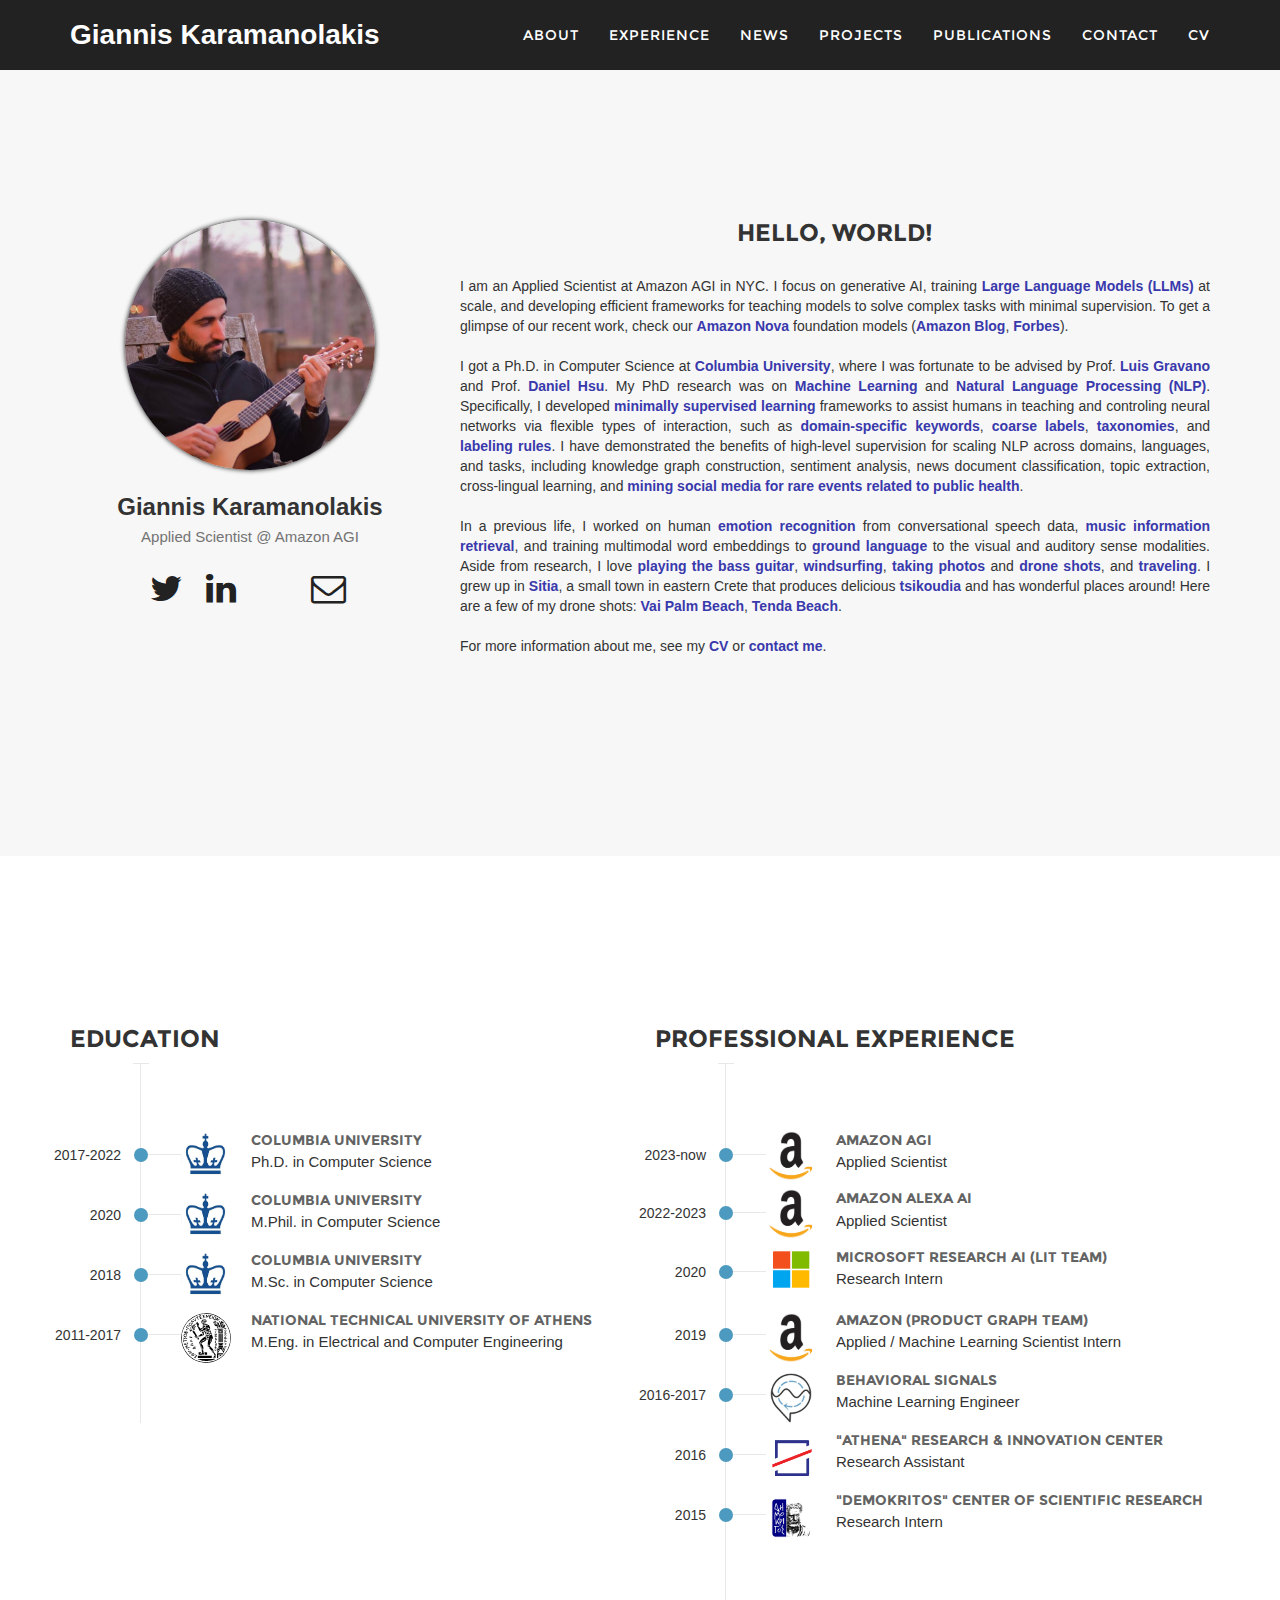
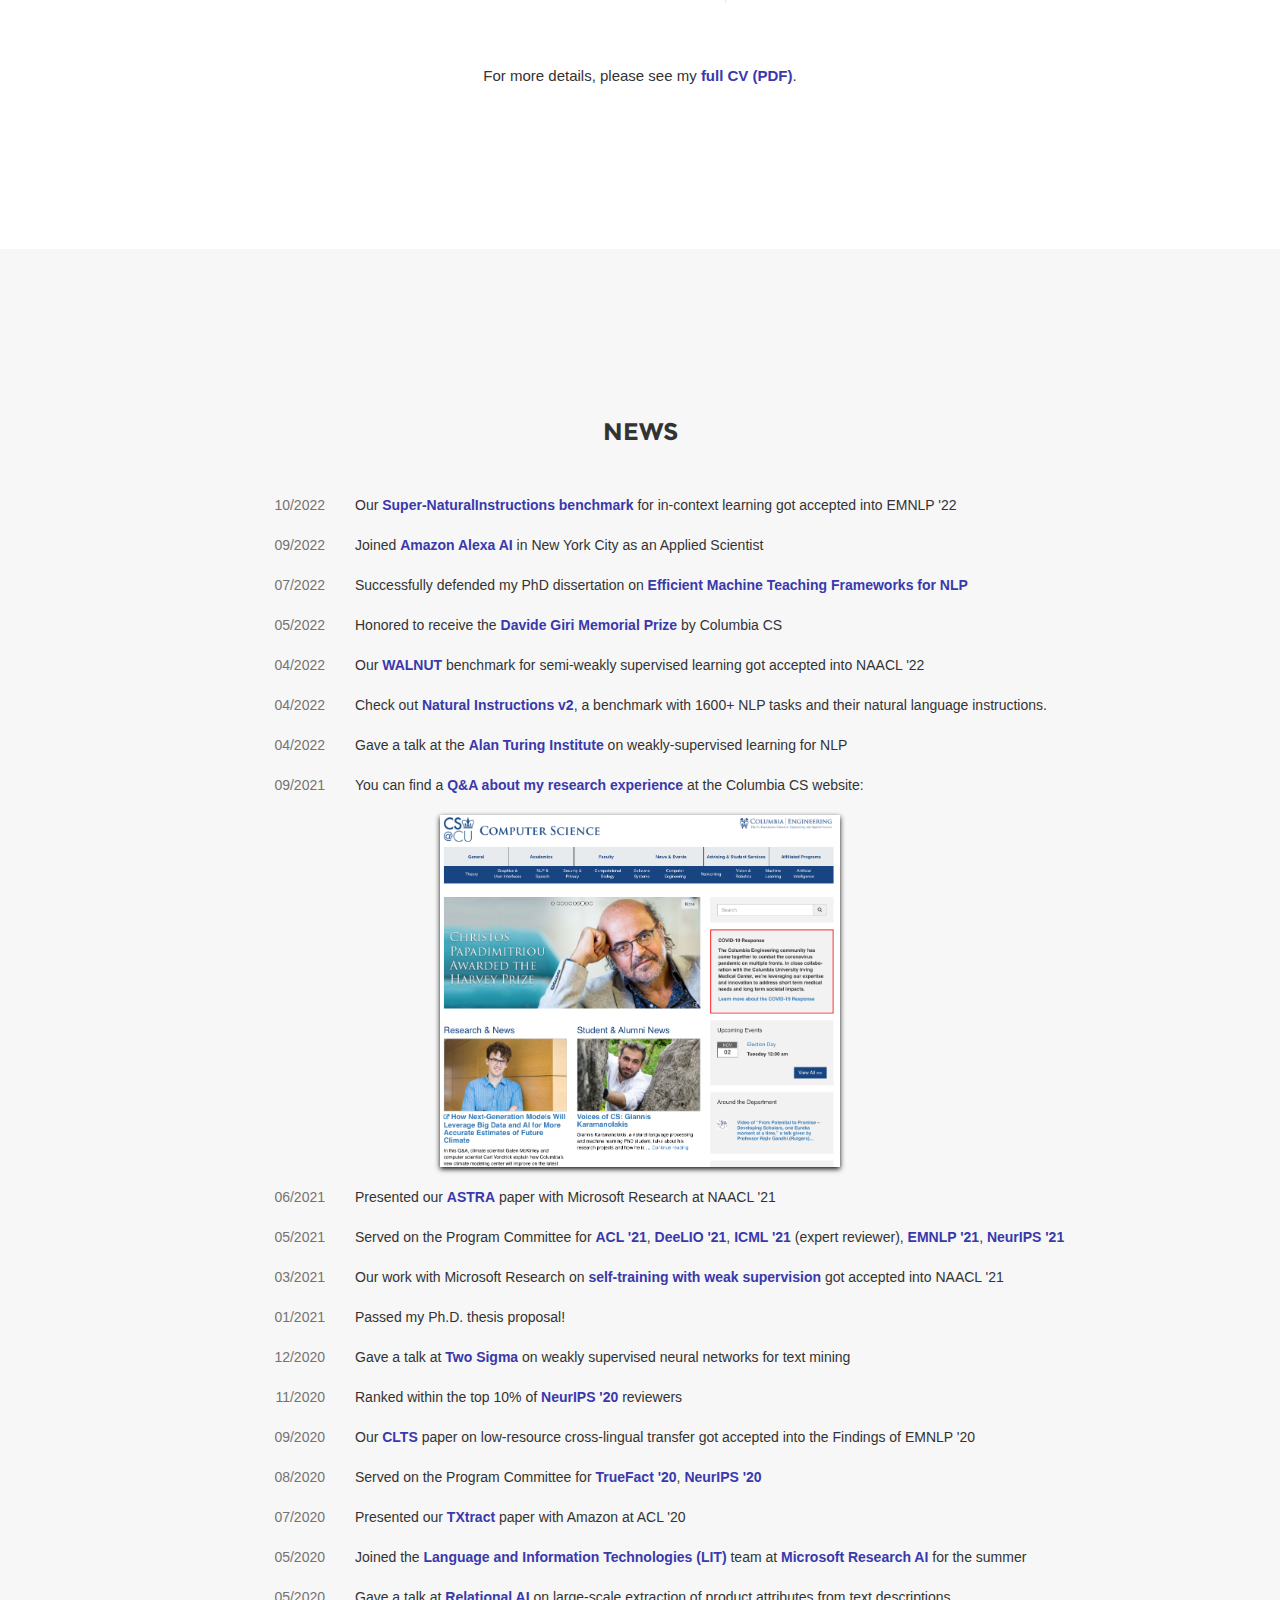
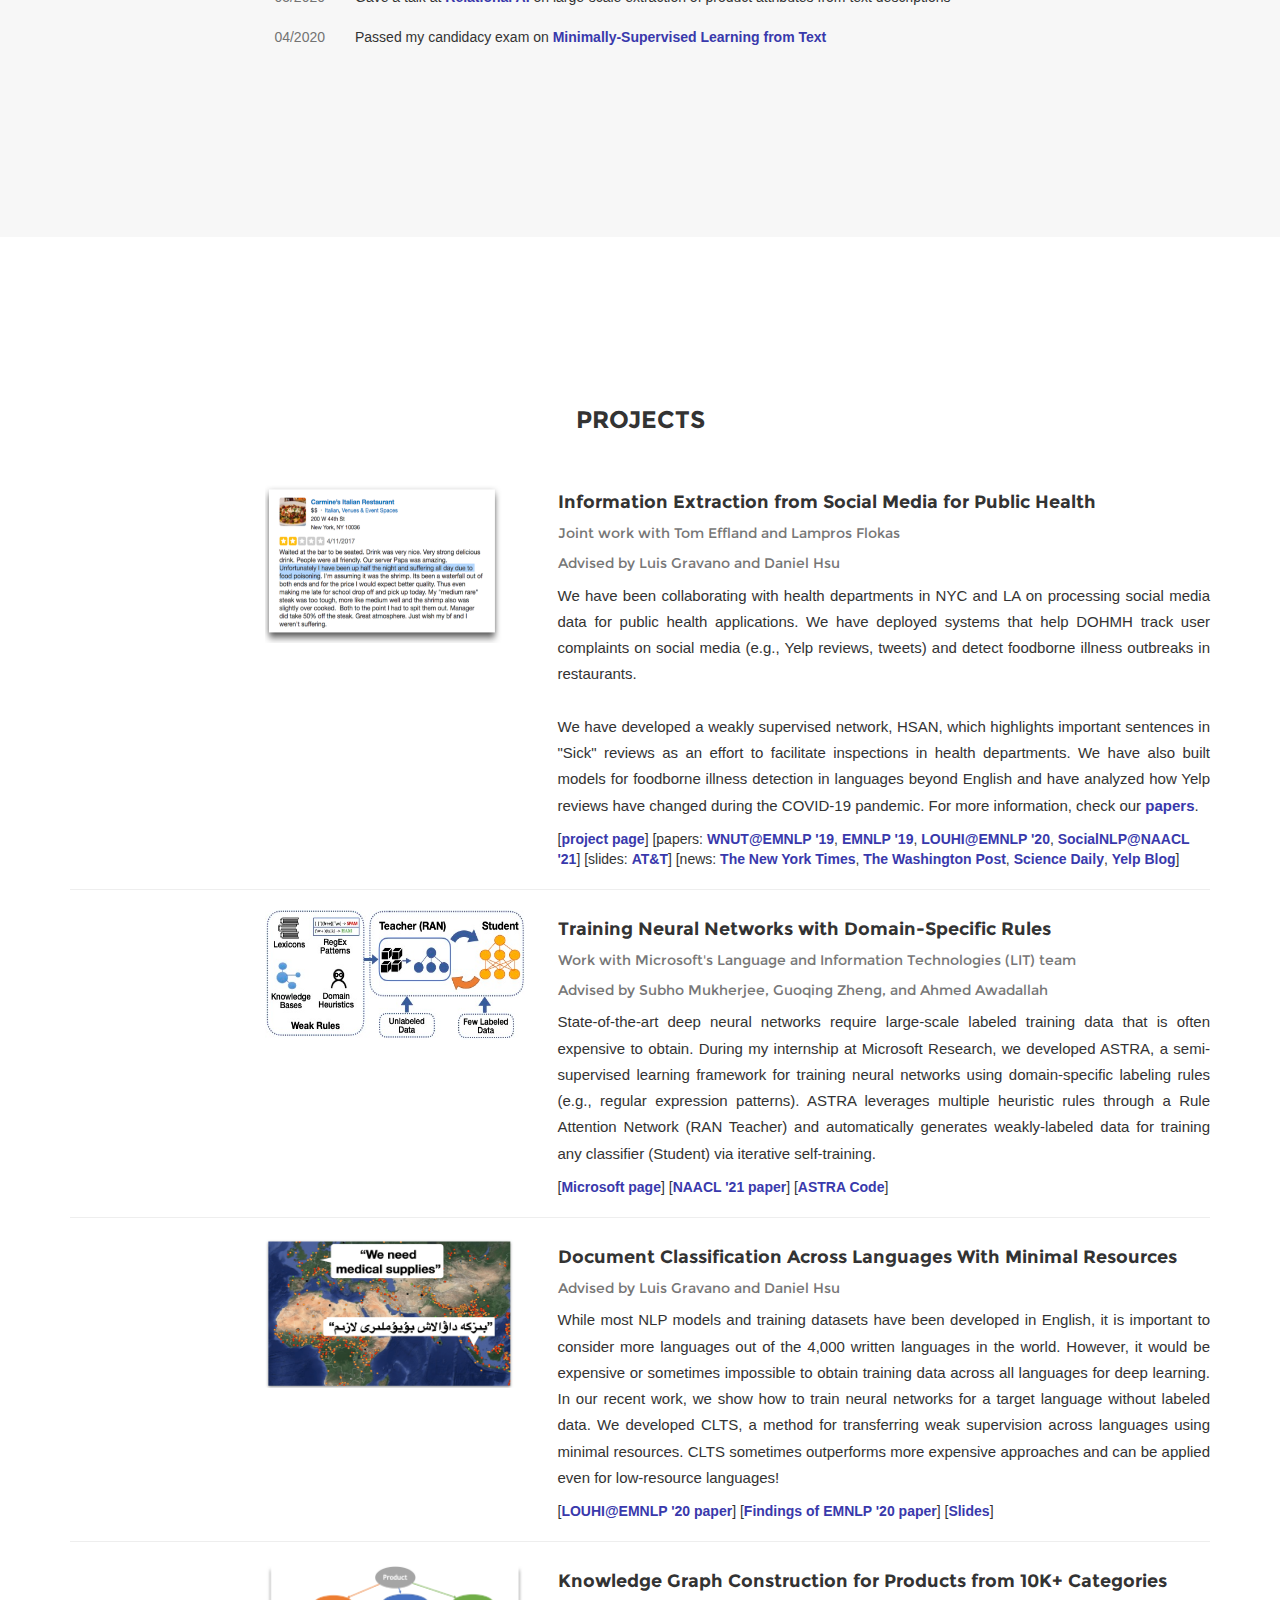
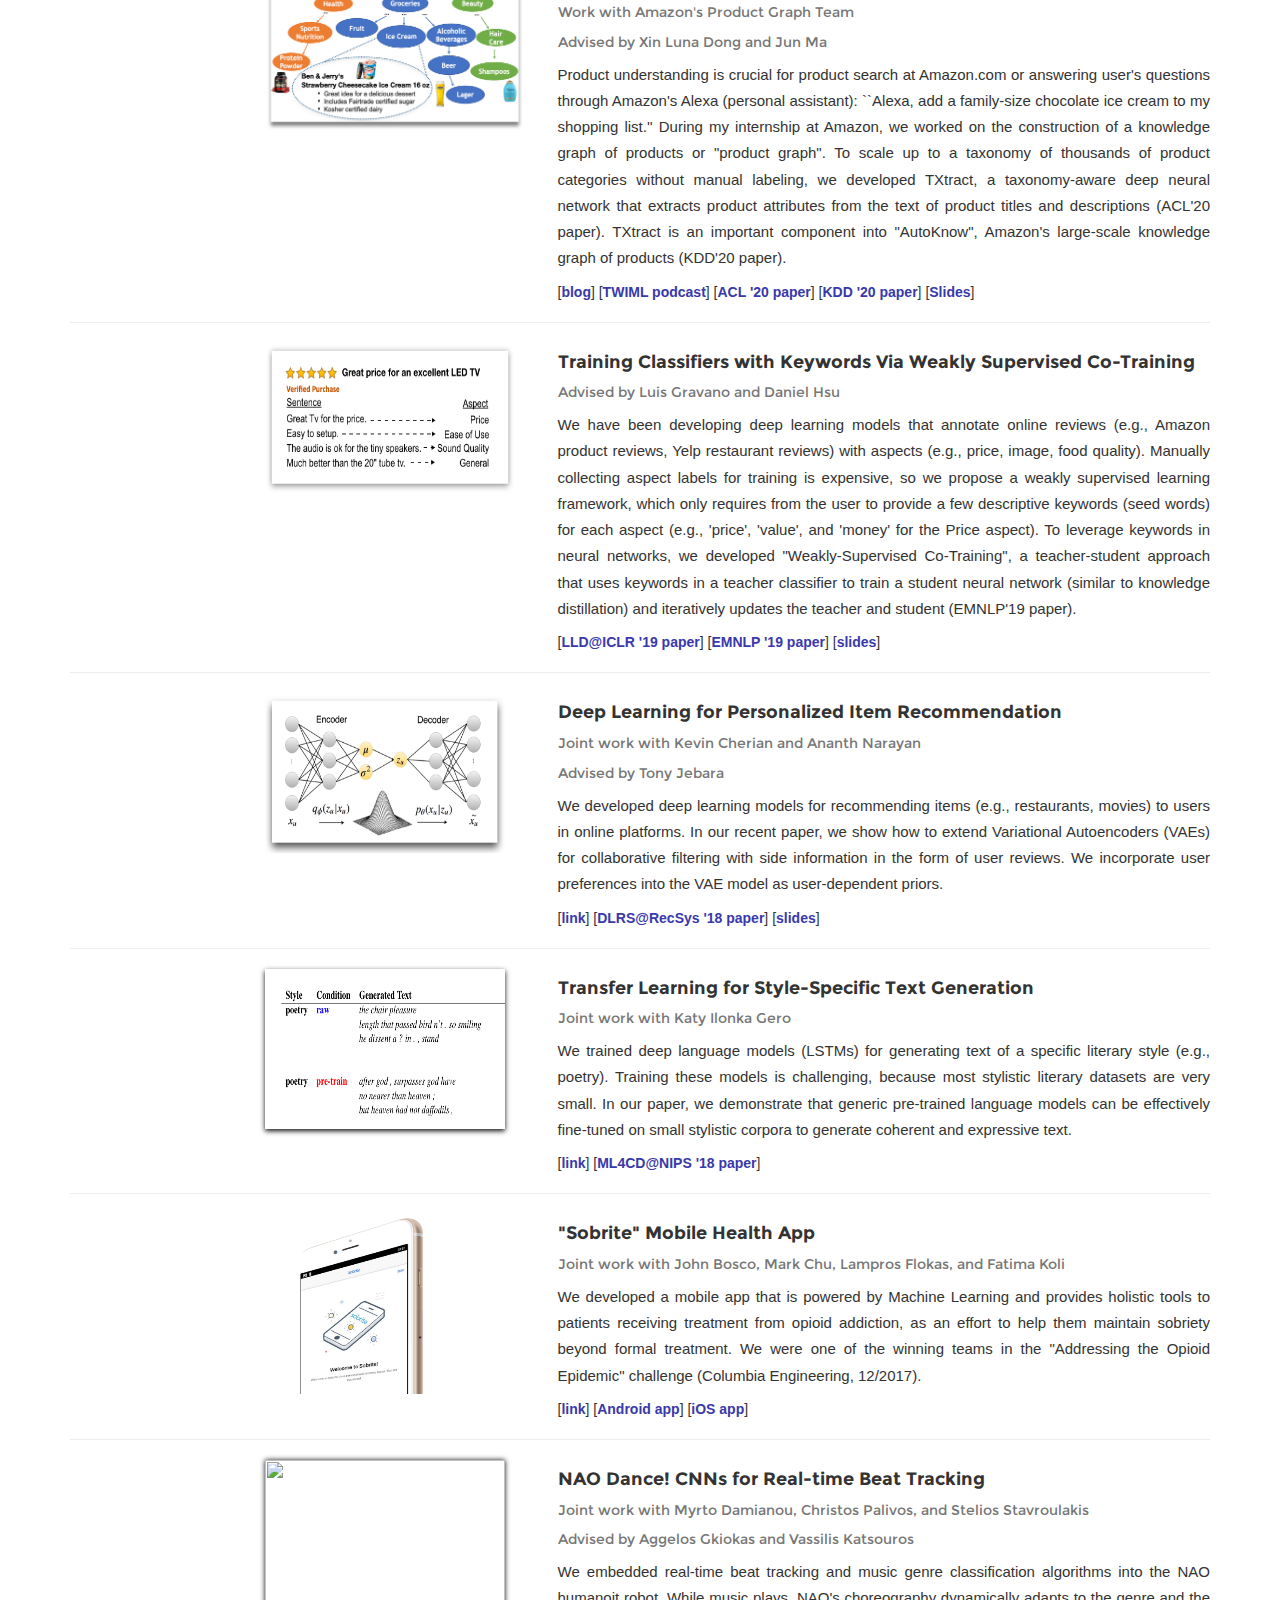
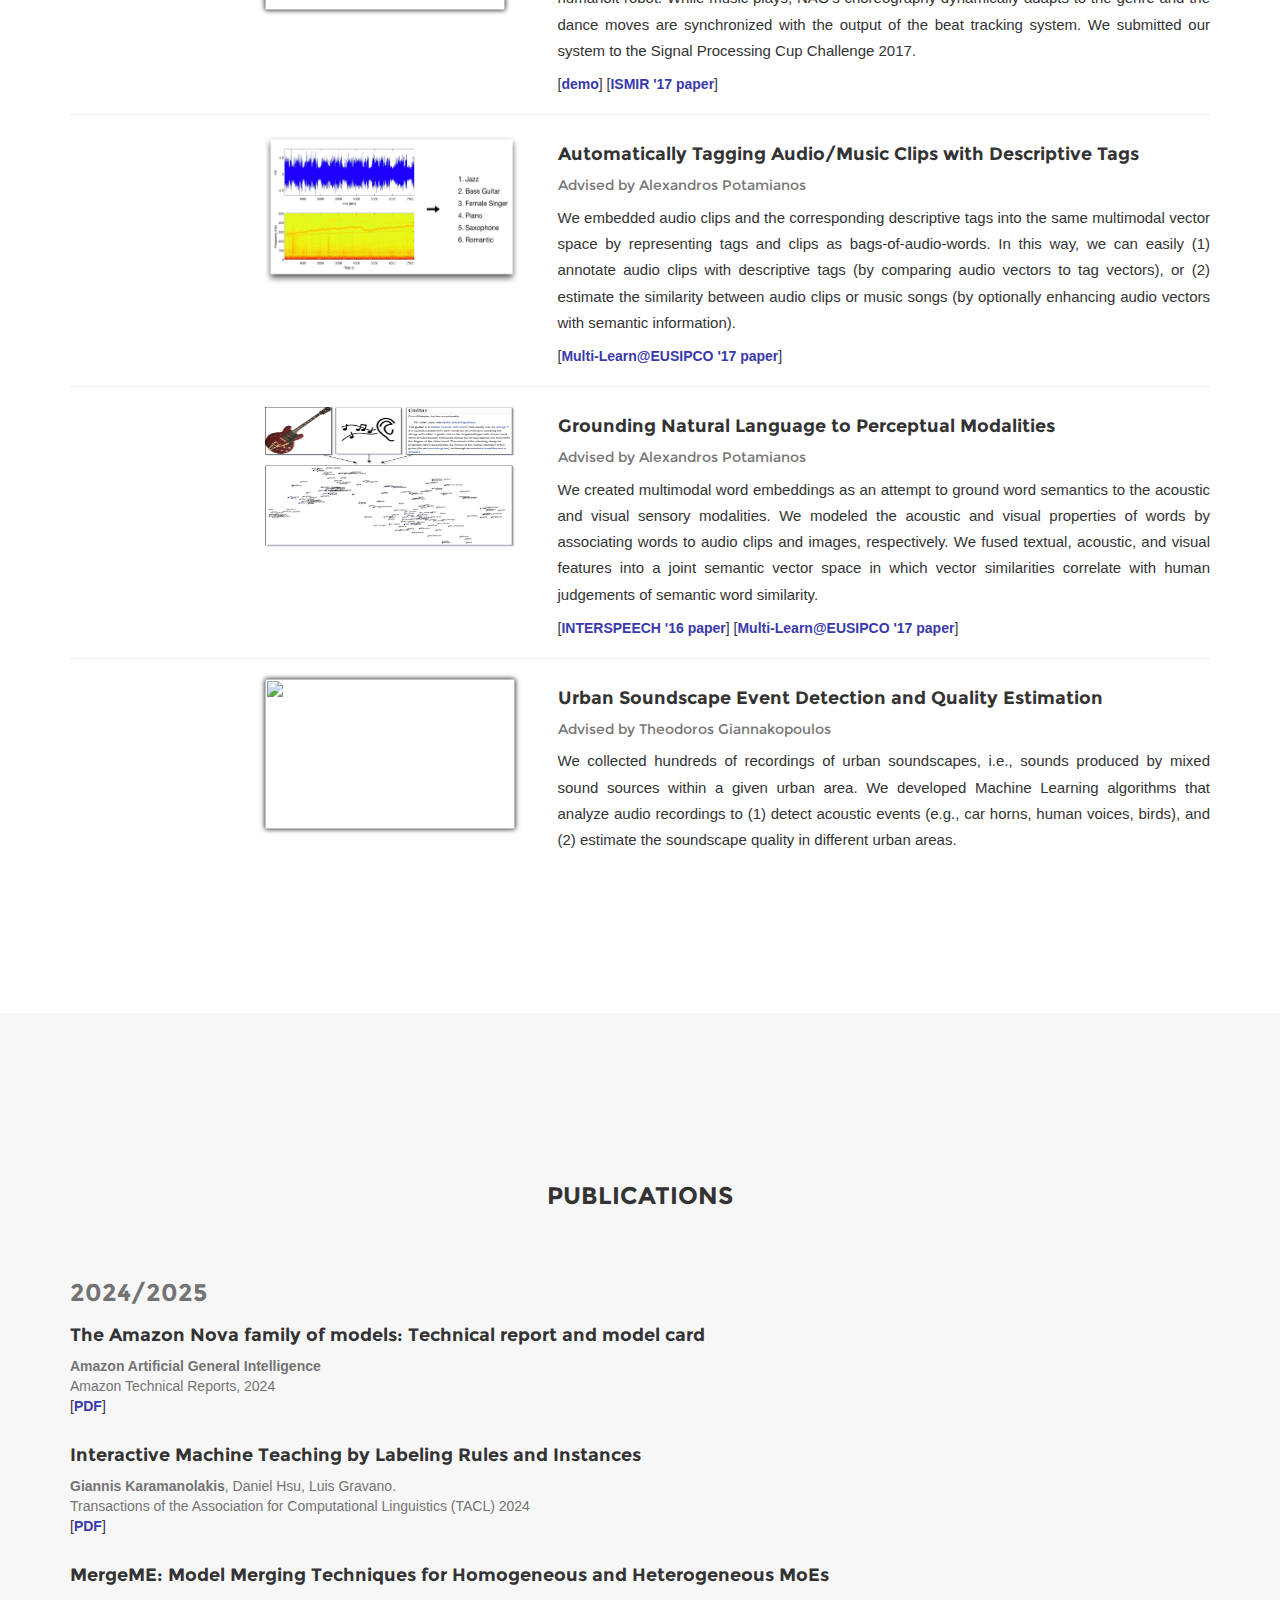
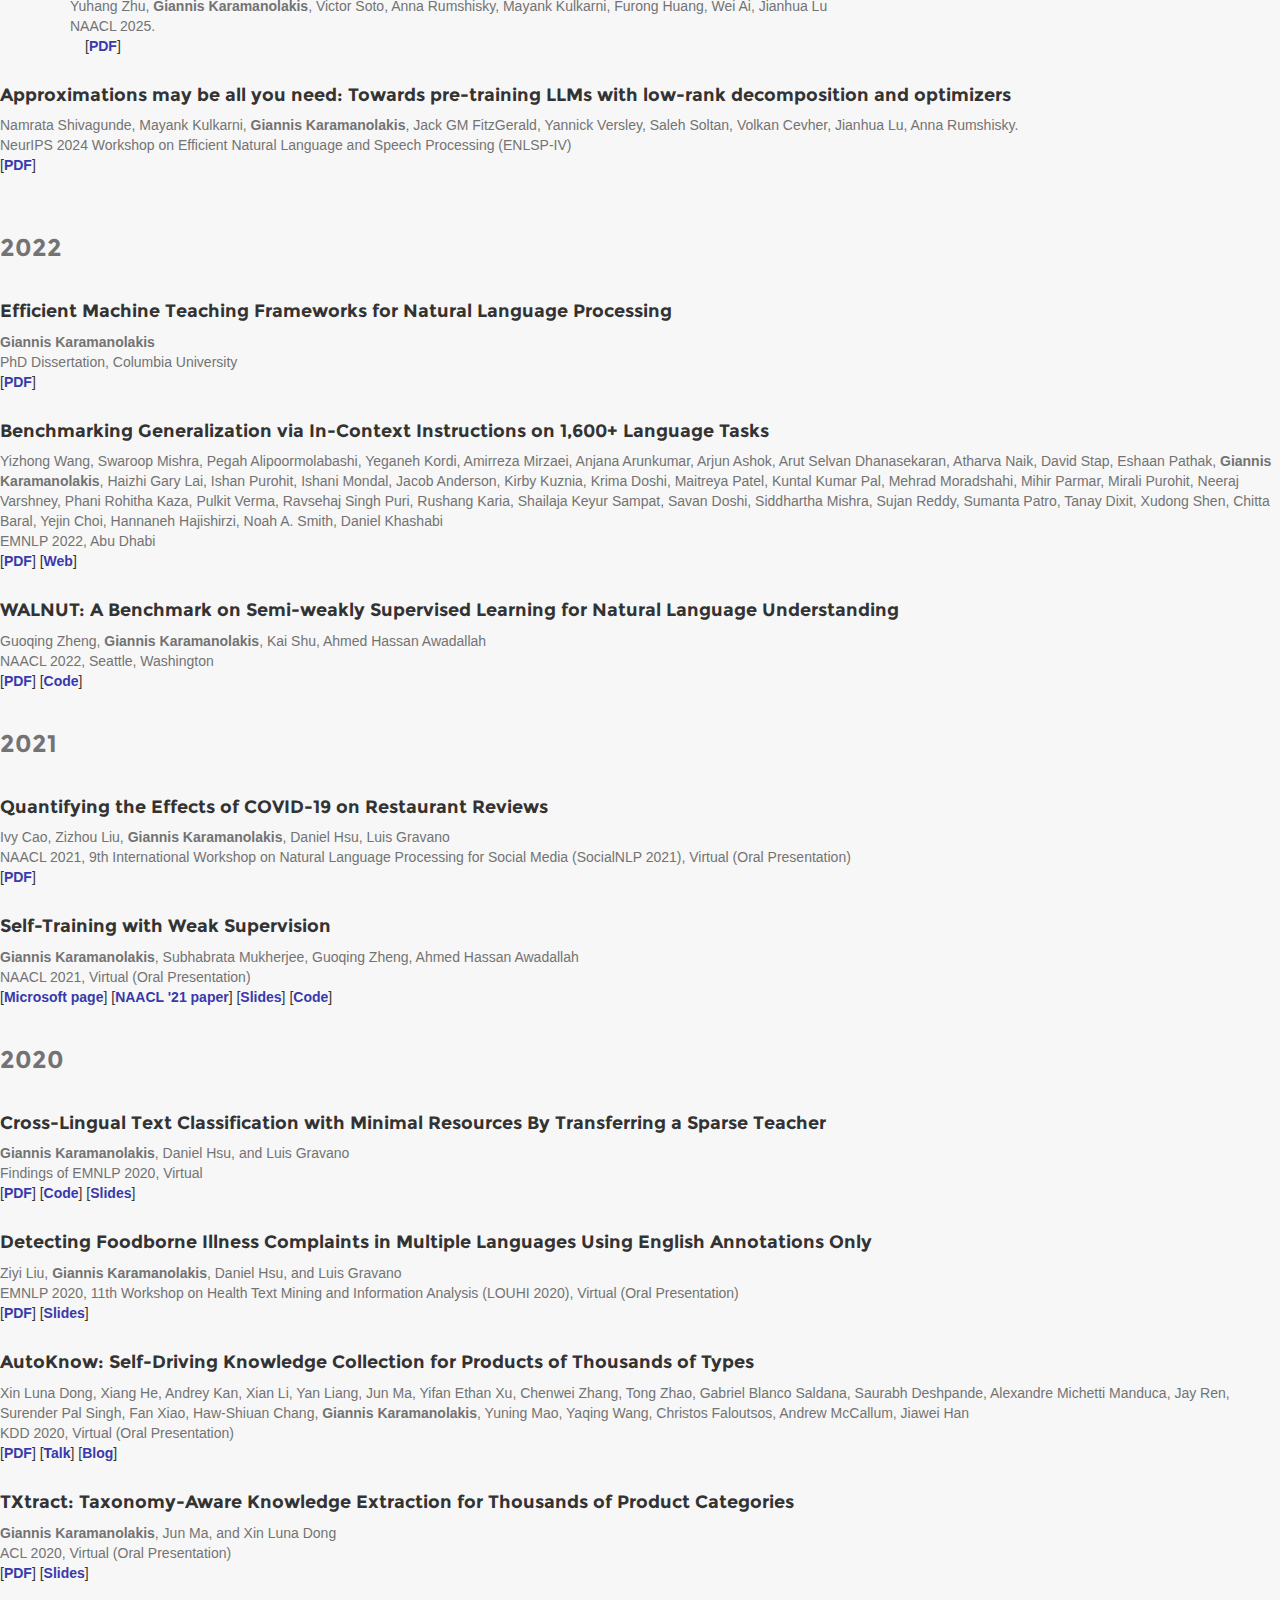
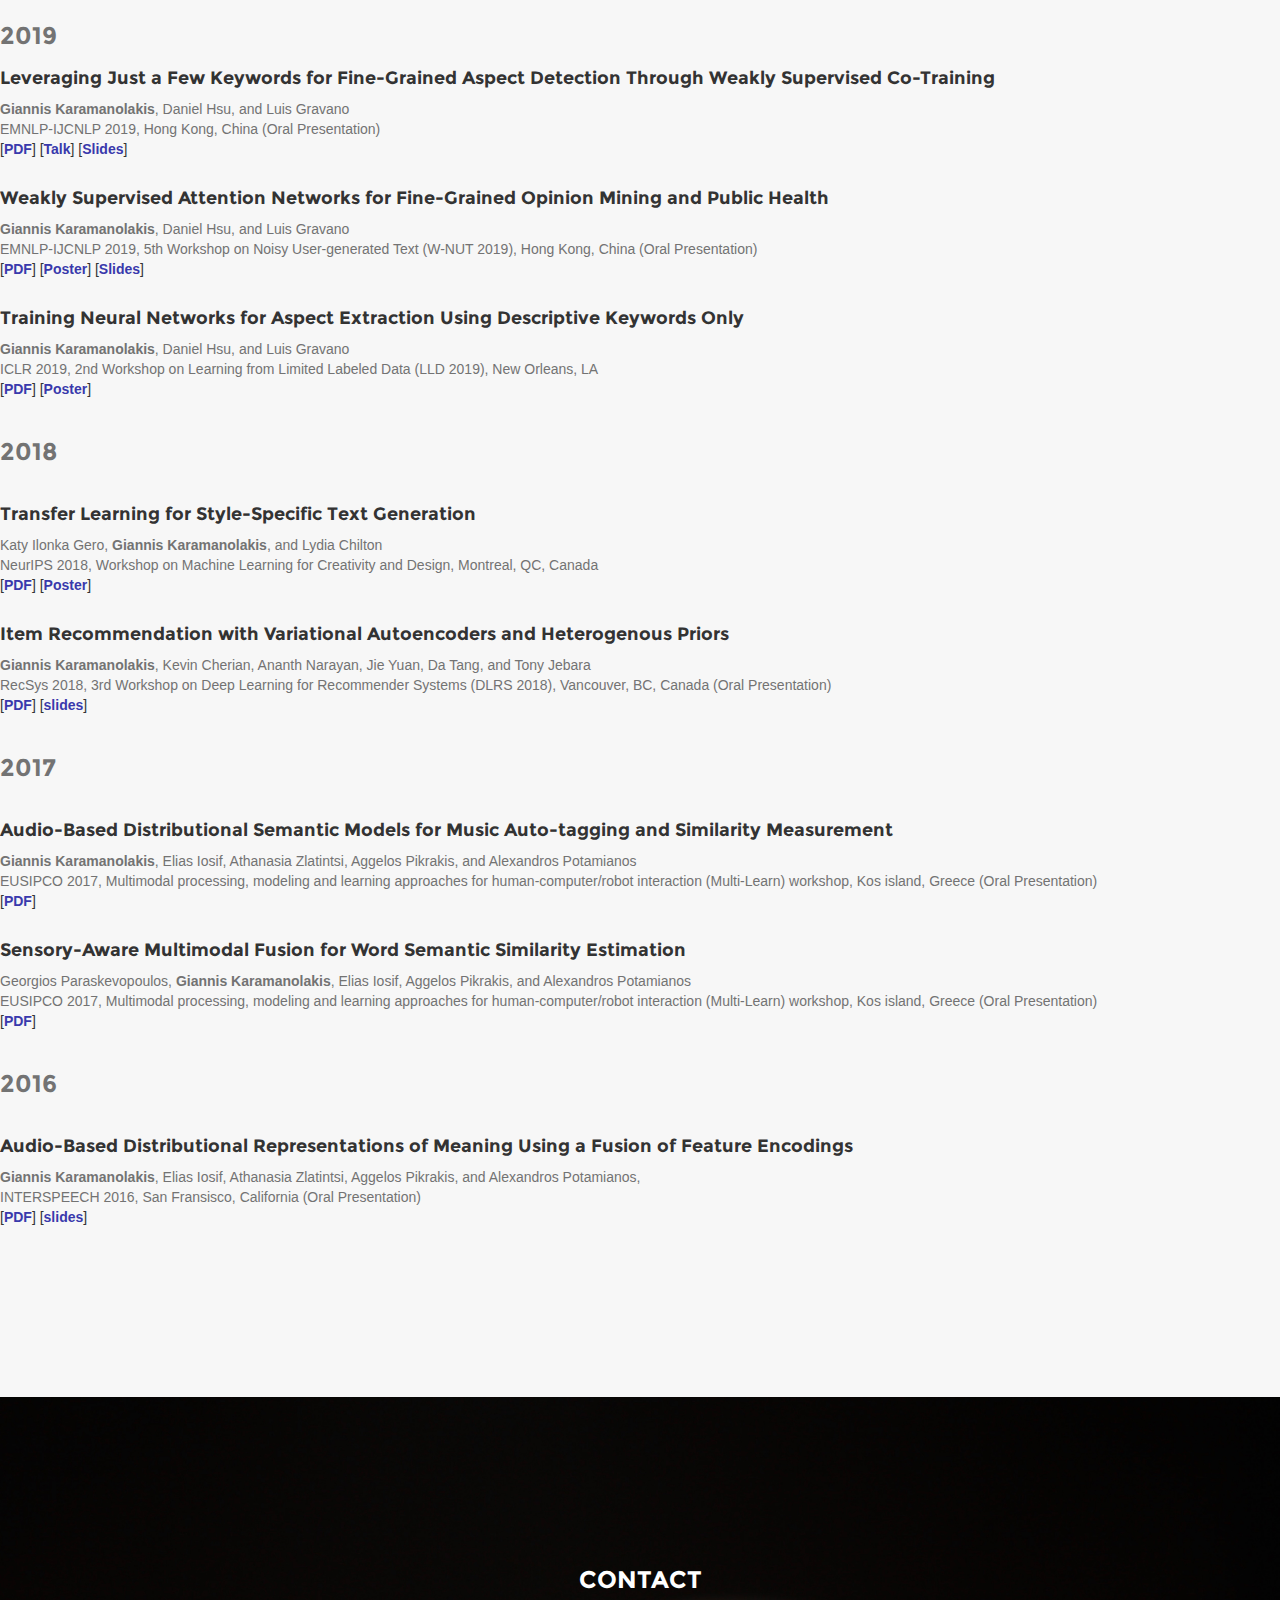
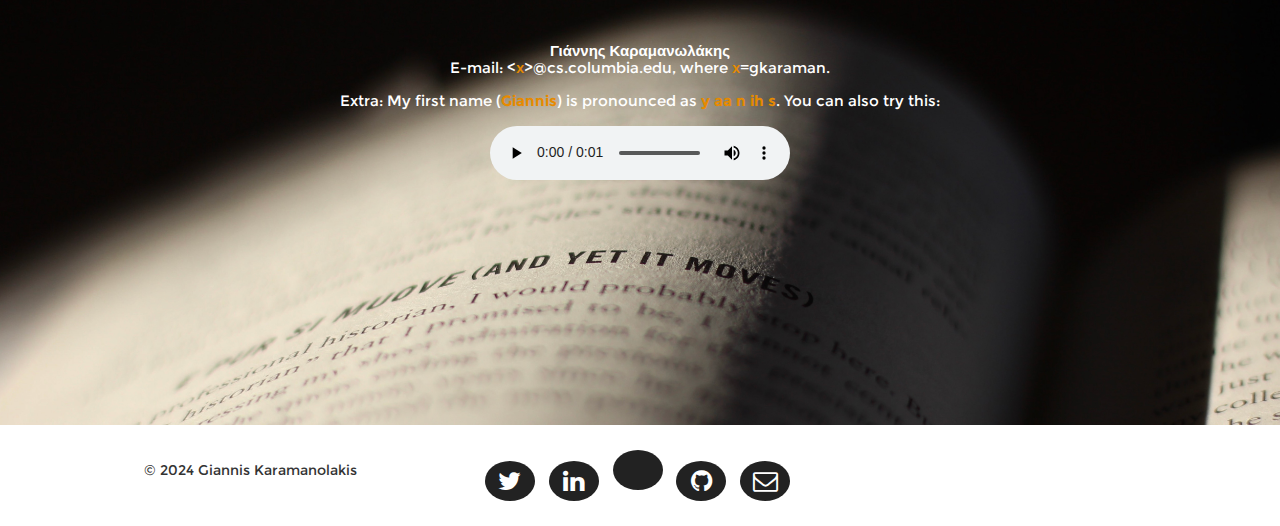
==== commit e27ae172: "Update index.html" ====
--- a/index.html
+++ b/index.html
@@ -883,7 +883,7 @@
 
             <div class="row" id="seq">
                 <div class="col-lg-12">
-                <h3 class="text-muted">2024</h3>
+                <h3 class="text-muted">2024/2025</h3>
                 </div>
             </div>
 
@@ -927,21 +927,25 @@
             
             <br>
 
-<!--
+
             <div class="row" id="seq">
                 <div class="col-lg-12">
                     <h4> MergeME:
 Model Merging Techniques for Homogeneous and Heterogeneous MoEs</h4>
                 </div>
                 <div class="col-md-12 text-muted">
-                    Yuhang Zhu, <b>Giannis Karamanolakis</b>, Mayank Kulkarni, Victor Soto, Anna Rumshisky
-                </div>
-                <div class="col-md-12 text-muted">
-                      NAACL 2025 (under submission).
-                </div>
-            </div>
-            <br>
-!-->
+                    Yuhang Zhu, <b>Giannis Karamanolakis</b>, Victor Soto, Anna Rumshisky, Mayank Kulkarni, Furong Huang, Wei Ai, Jianhua Lu
+                </div>
+                <div class="col-md-12 text-muted">
+                      NAACL 2025.
+                </div>
+                </div>
+                  <div class="col-md-12">
+                    [<a target="_blank" href="https://arxiv.org/abs/2502.00997">PDF</a>]
+                </div>
+            </div>
+            <br>
+
             <div class="row" id="seq">
                 <div class="col-lg-12">
                     <h4> Approximations may be all you need:
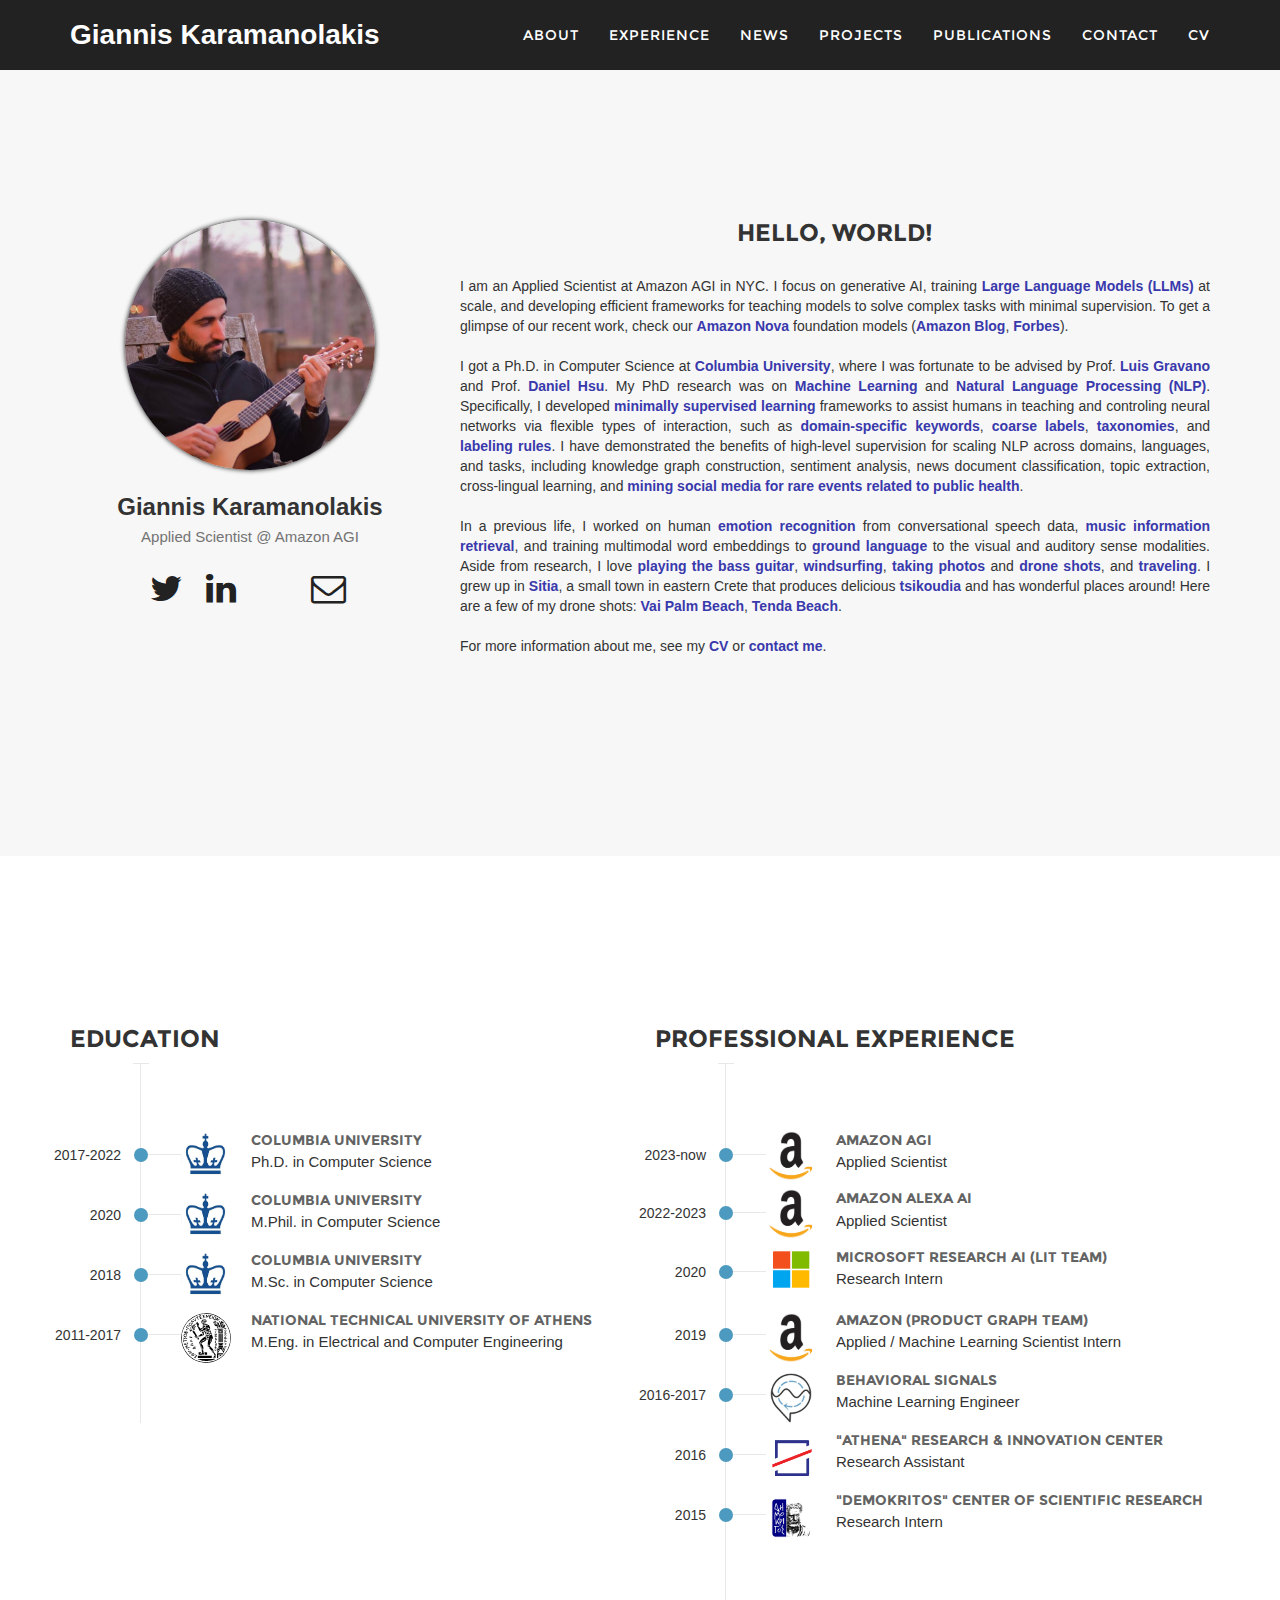
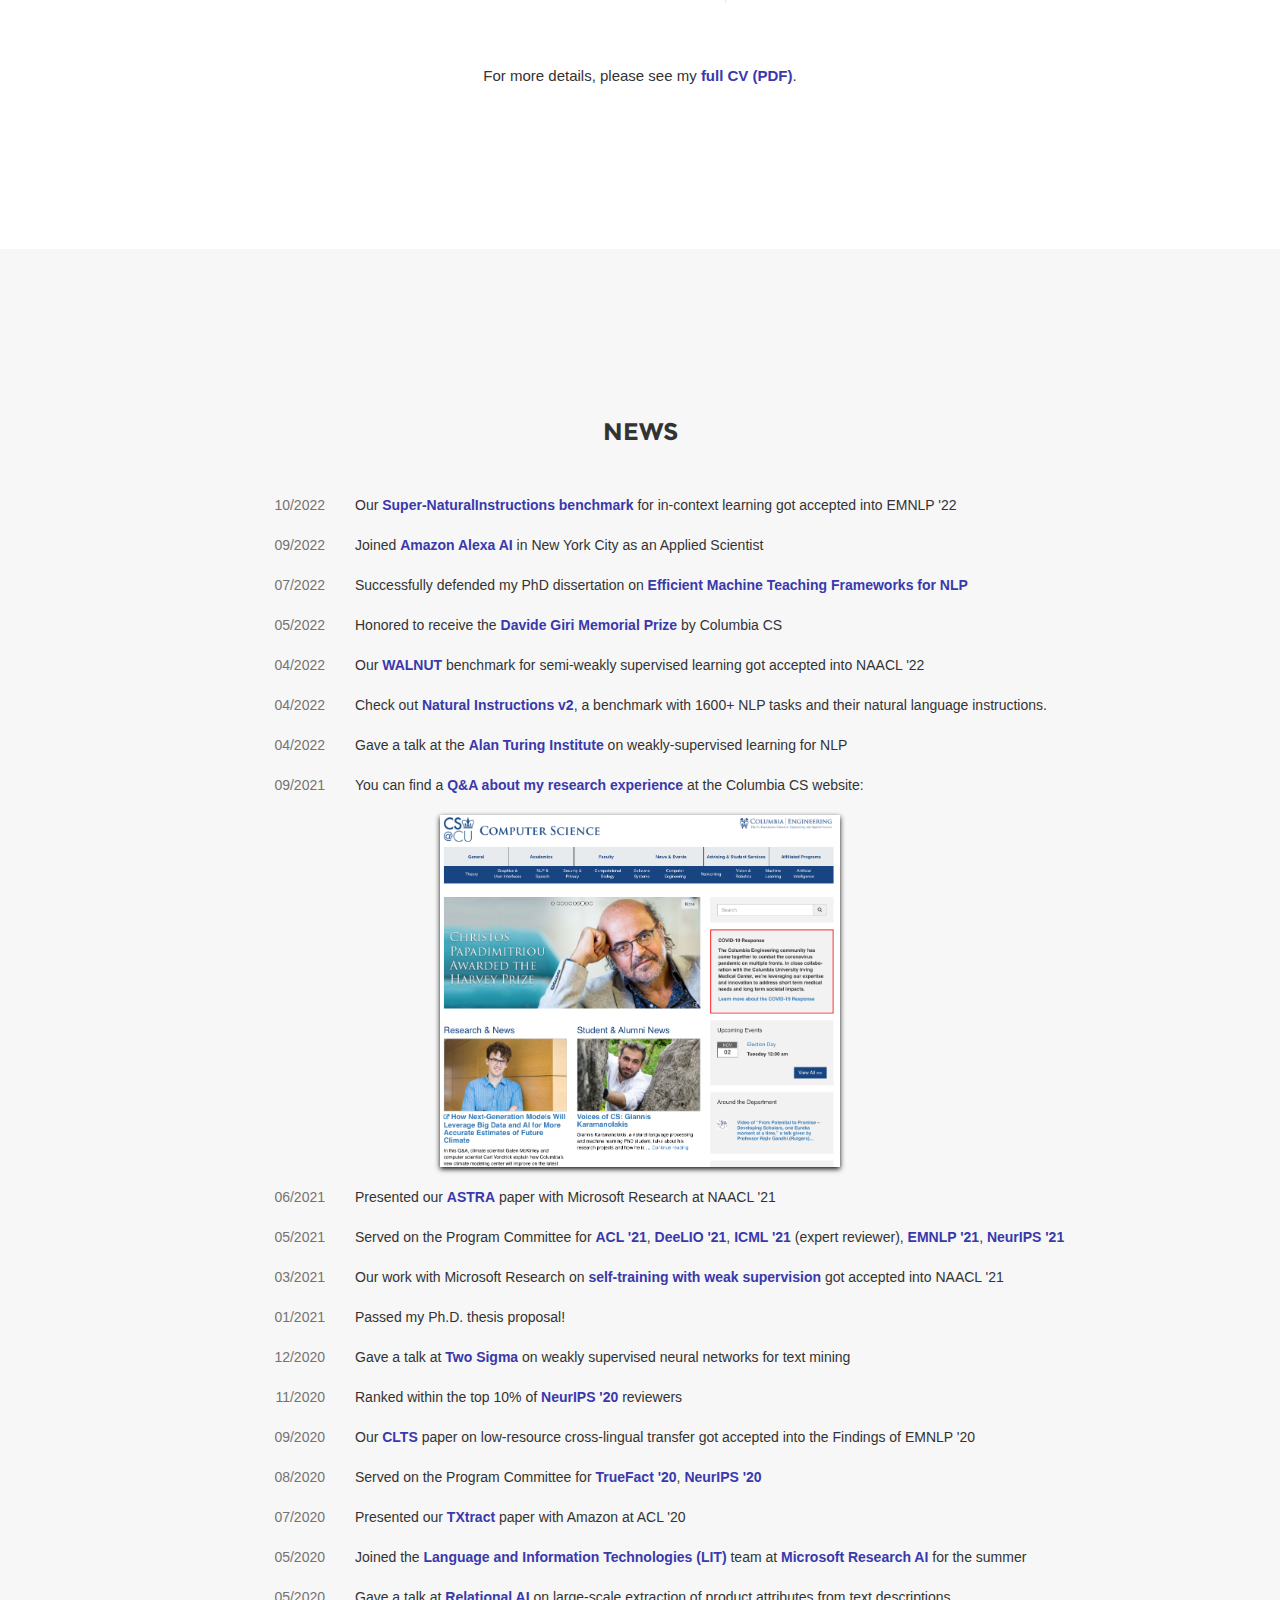
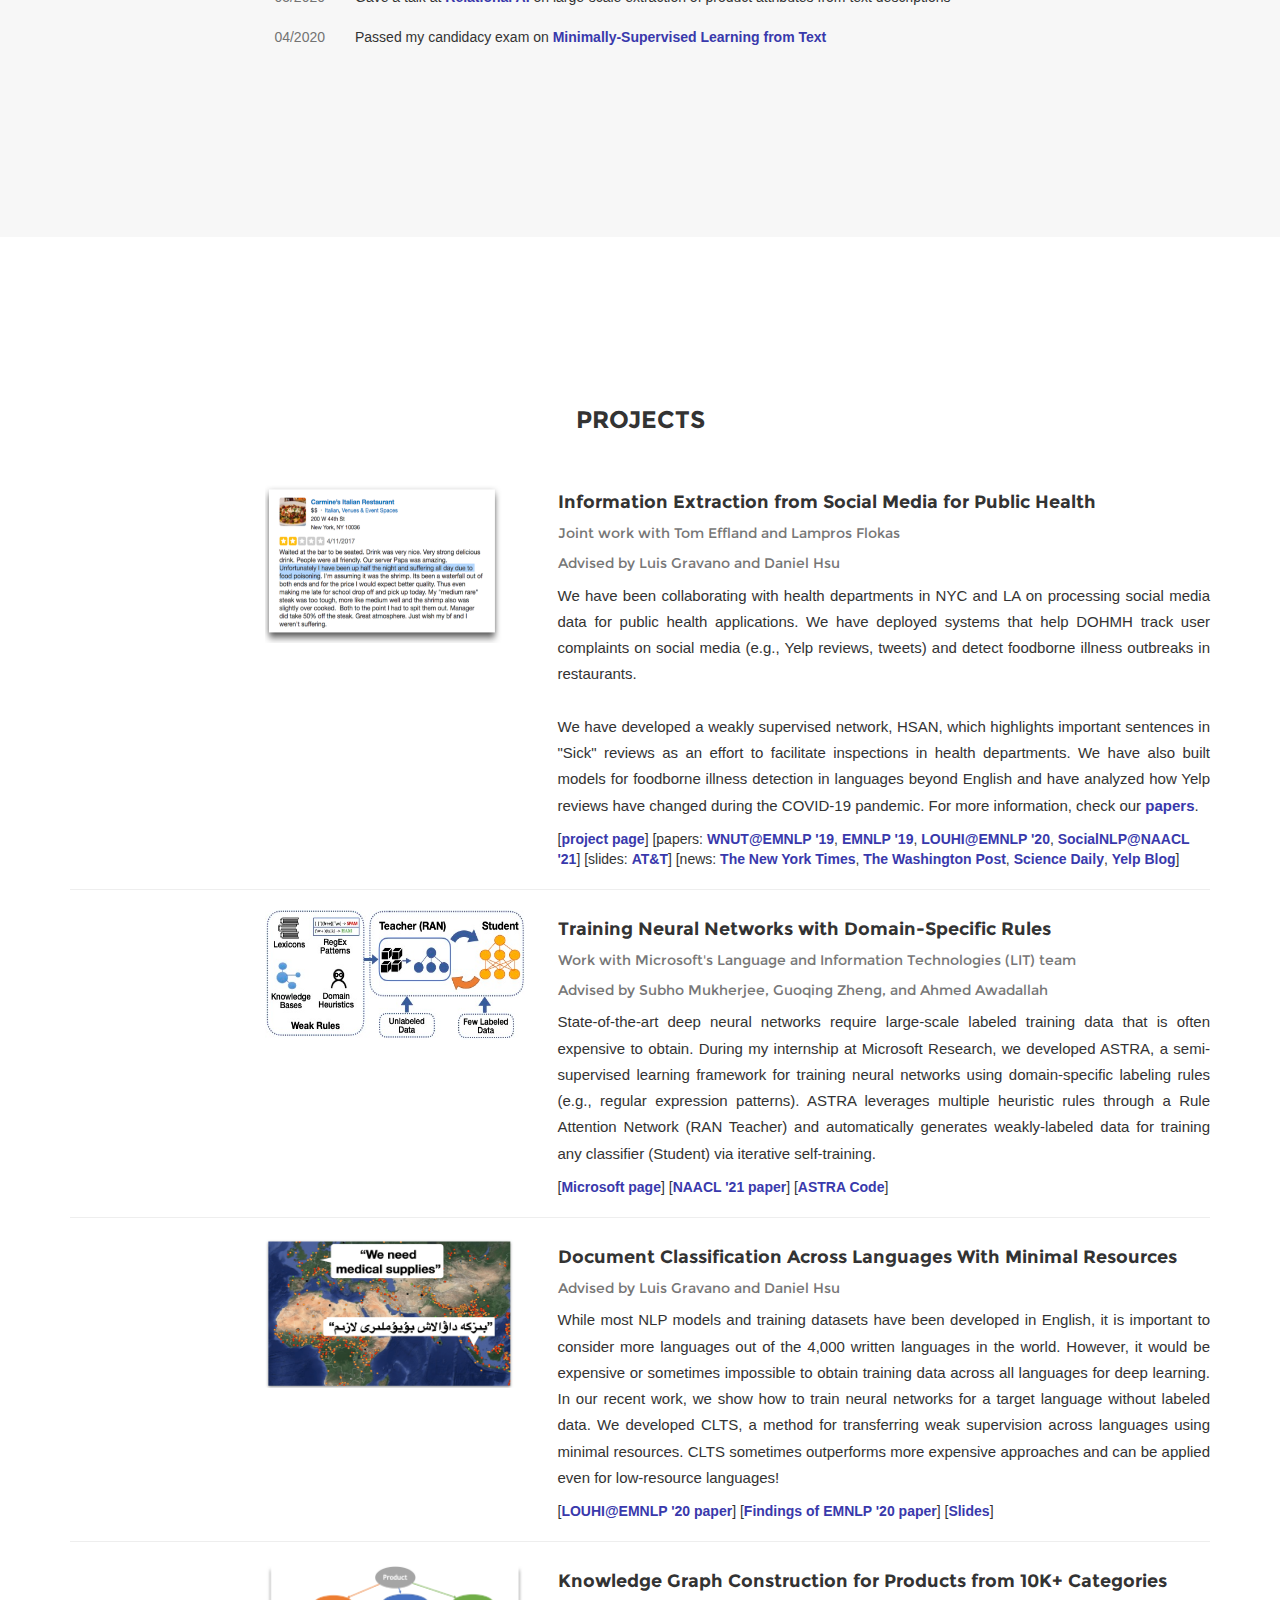
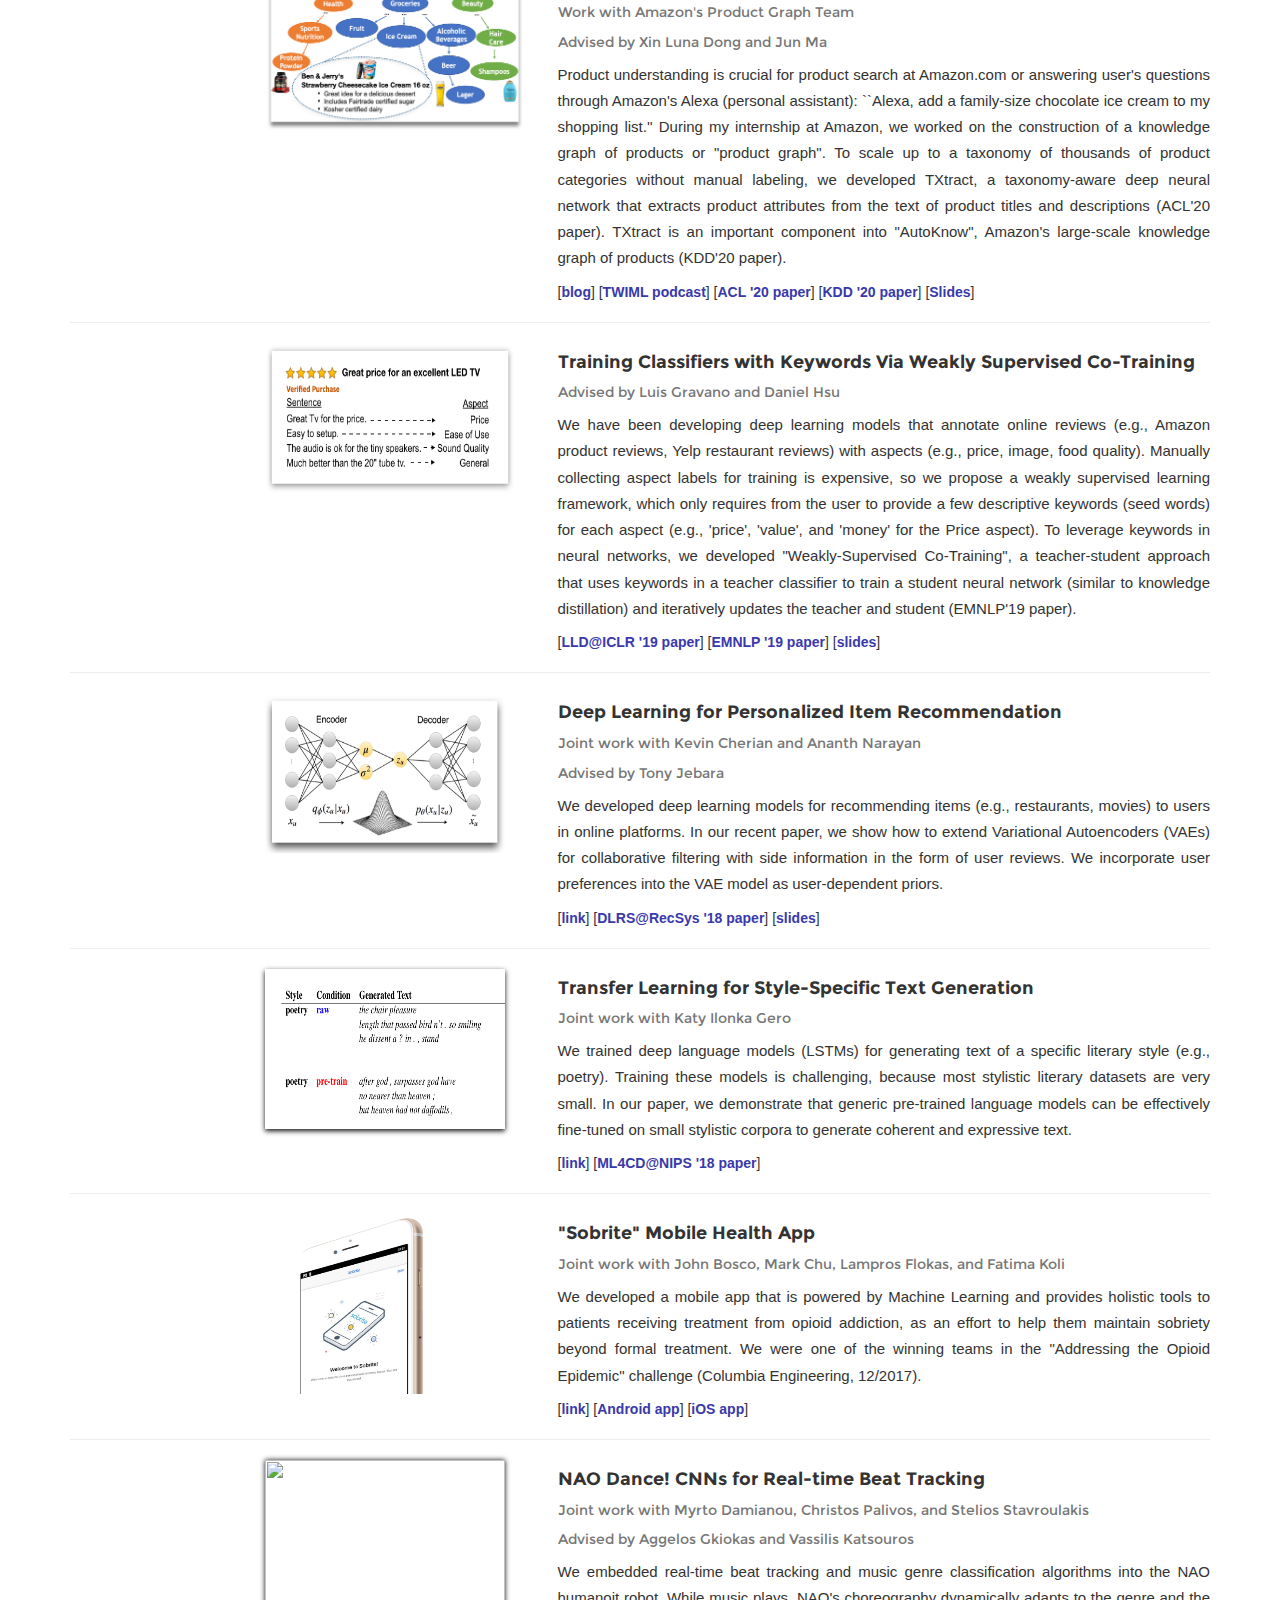
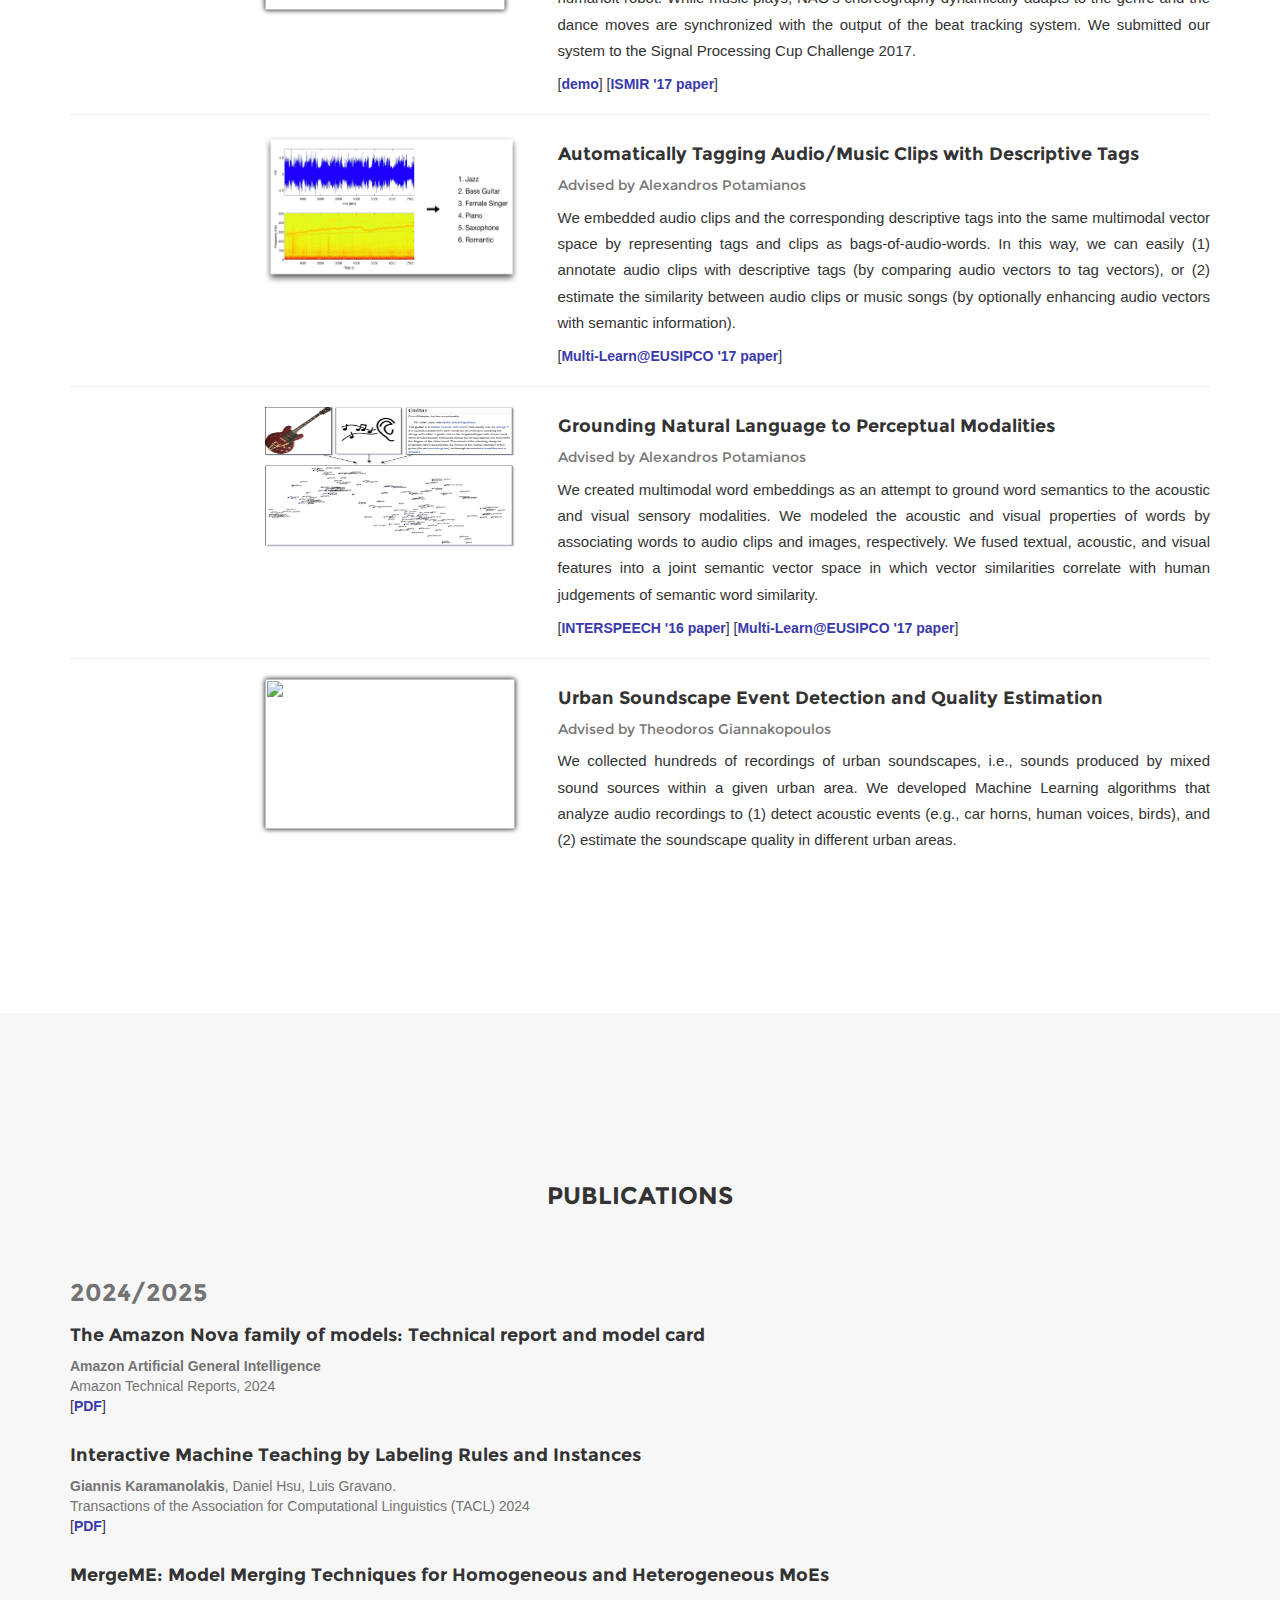
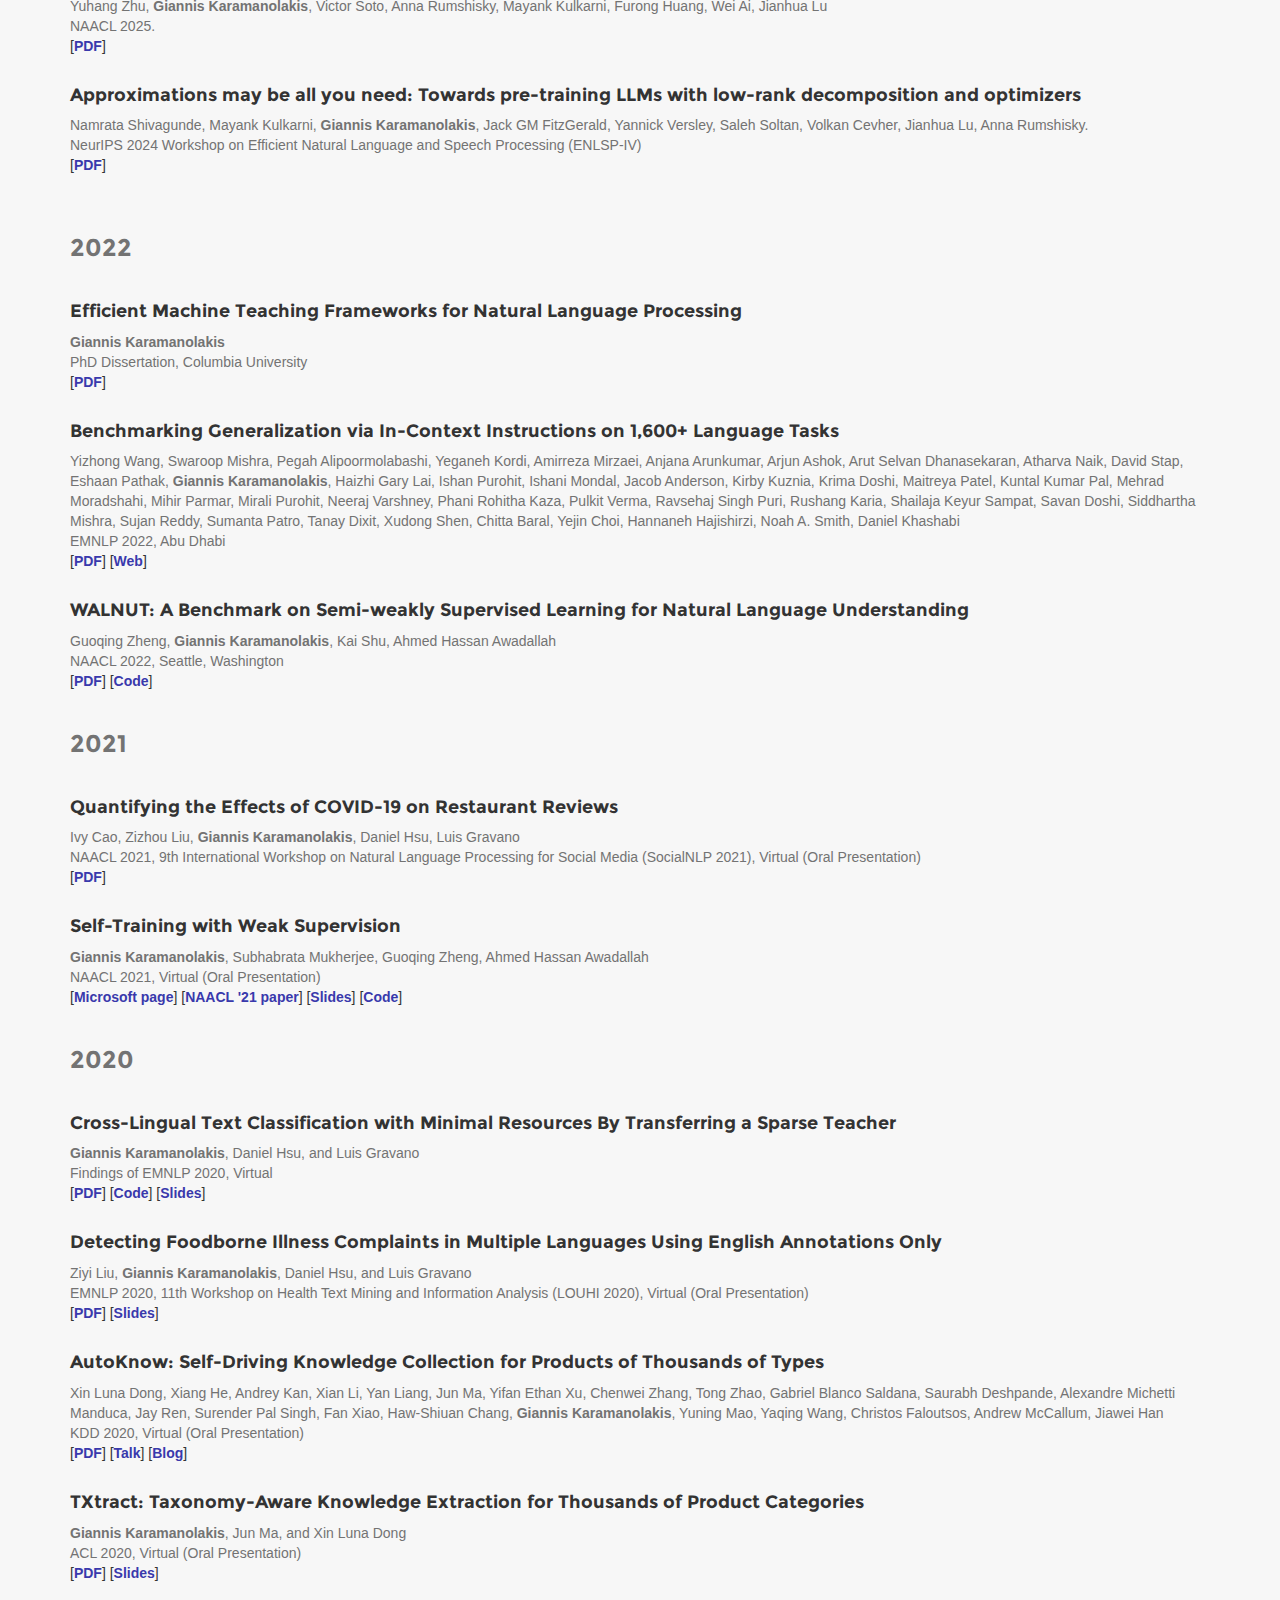
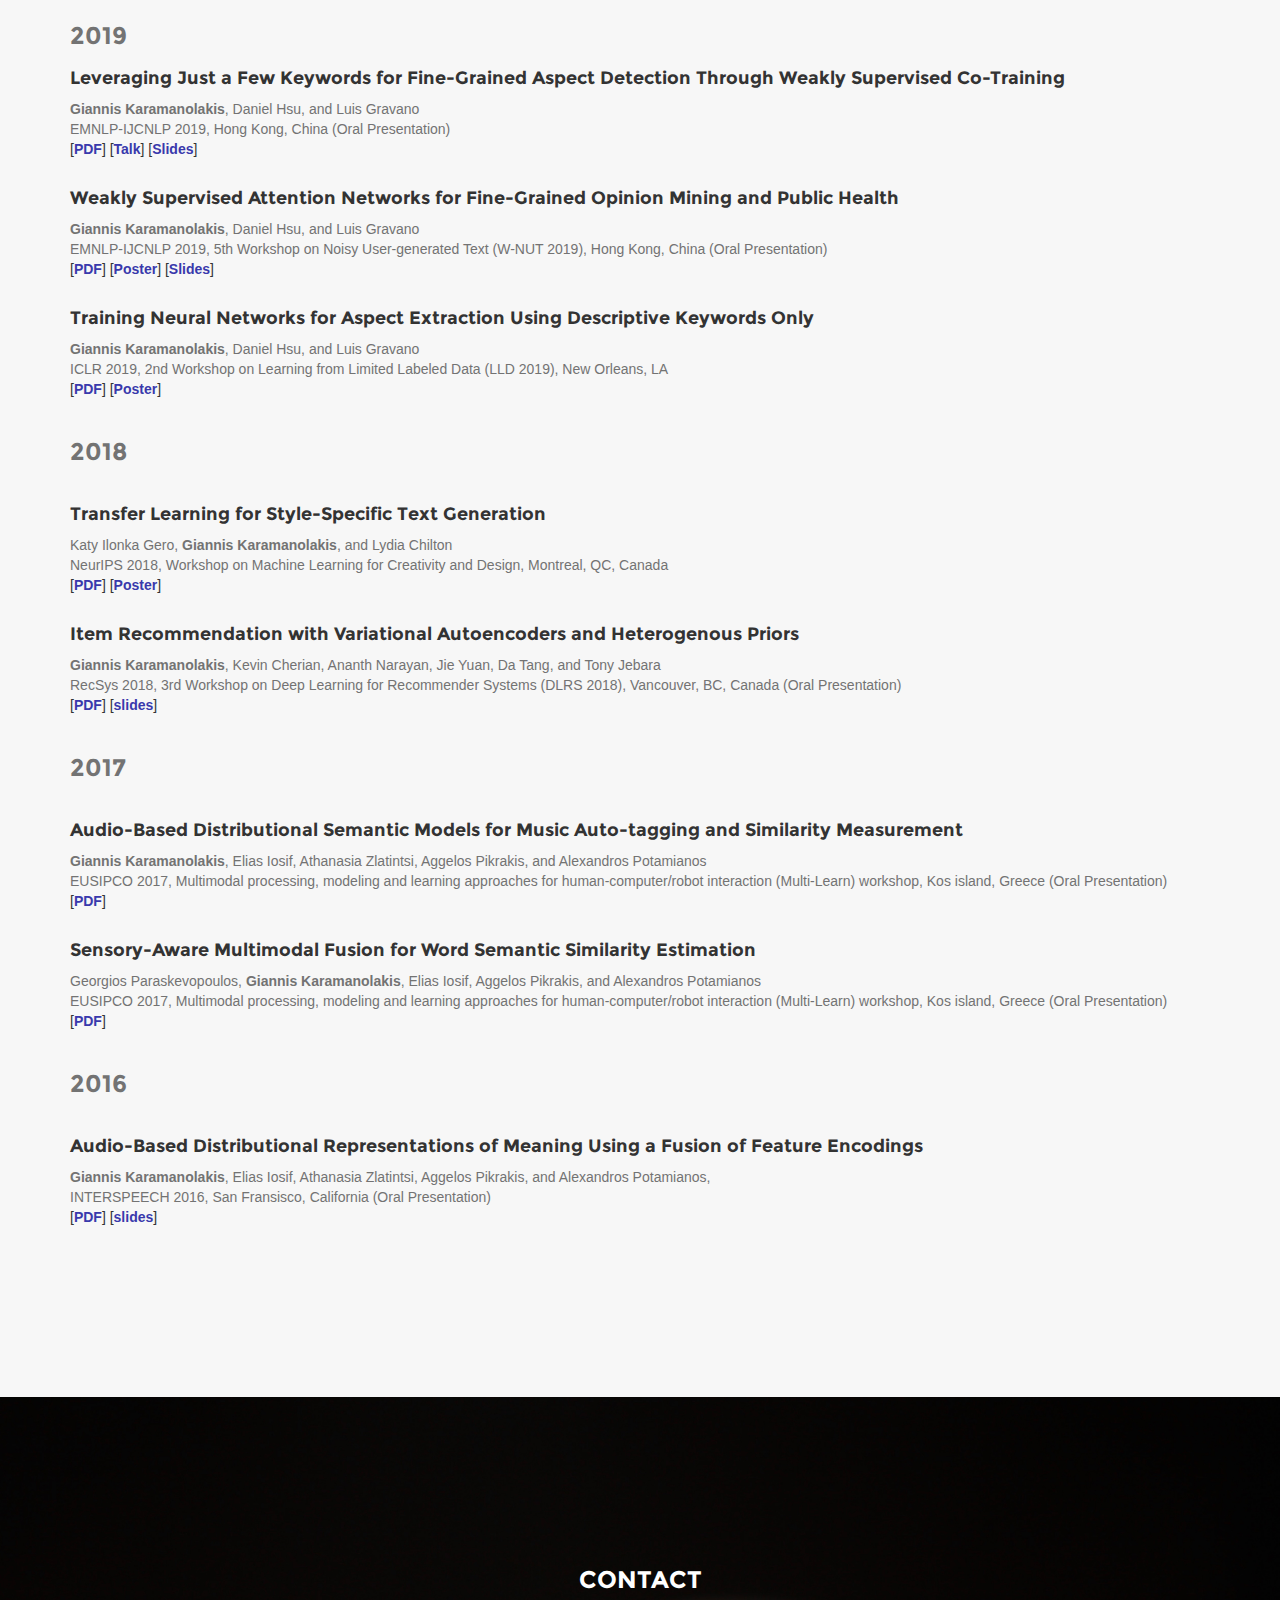
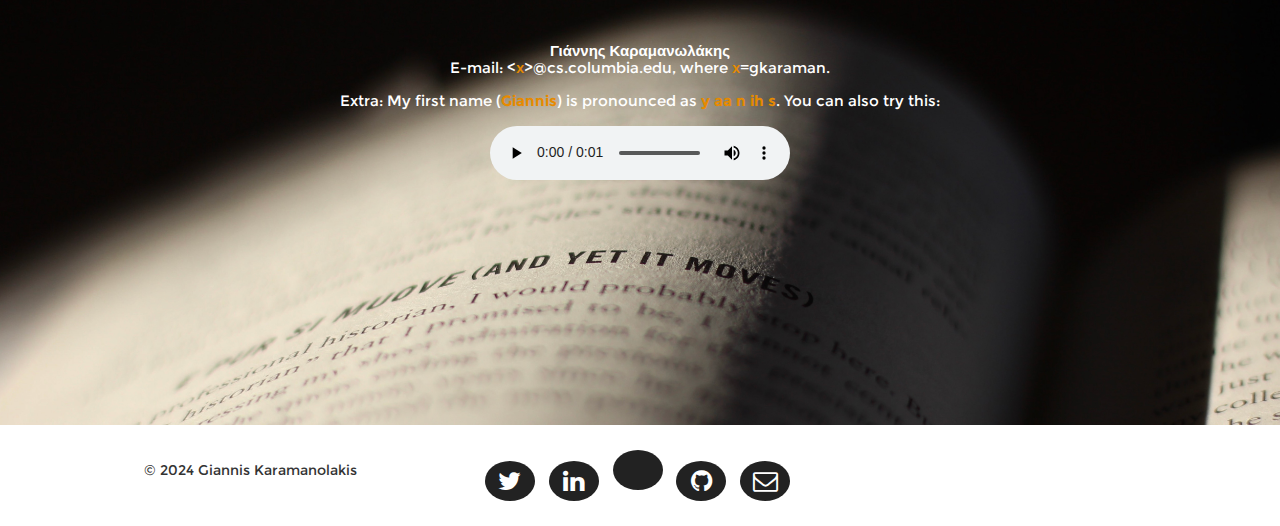
==== commit 577f210c: "Update index.html" ====
--- a/index.html
+++ b/index.html
@@ -939,10 +939,9 @@
                 <div class="col-md-12 text-muted">
                       NAACL 2025.
                 </div>
-                </div>
                   <div class="col-md-12">
                     [<a target="_blank" href="https://arxiv.org/abs/2502.00997">PDF</a>]
-                </div>
+                  </div>
             </div>
             <br>
 
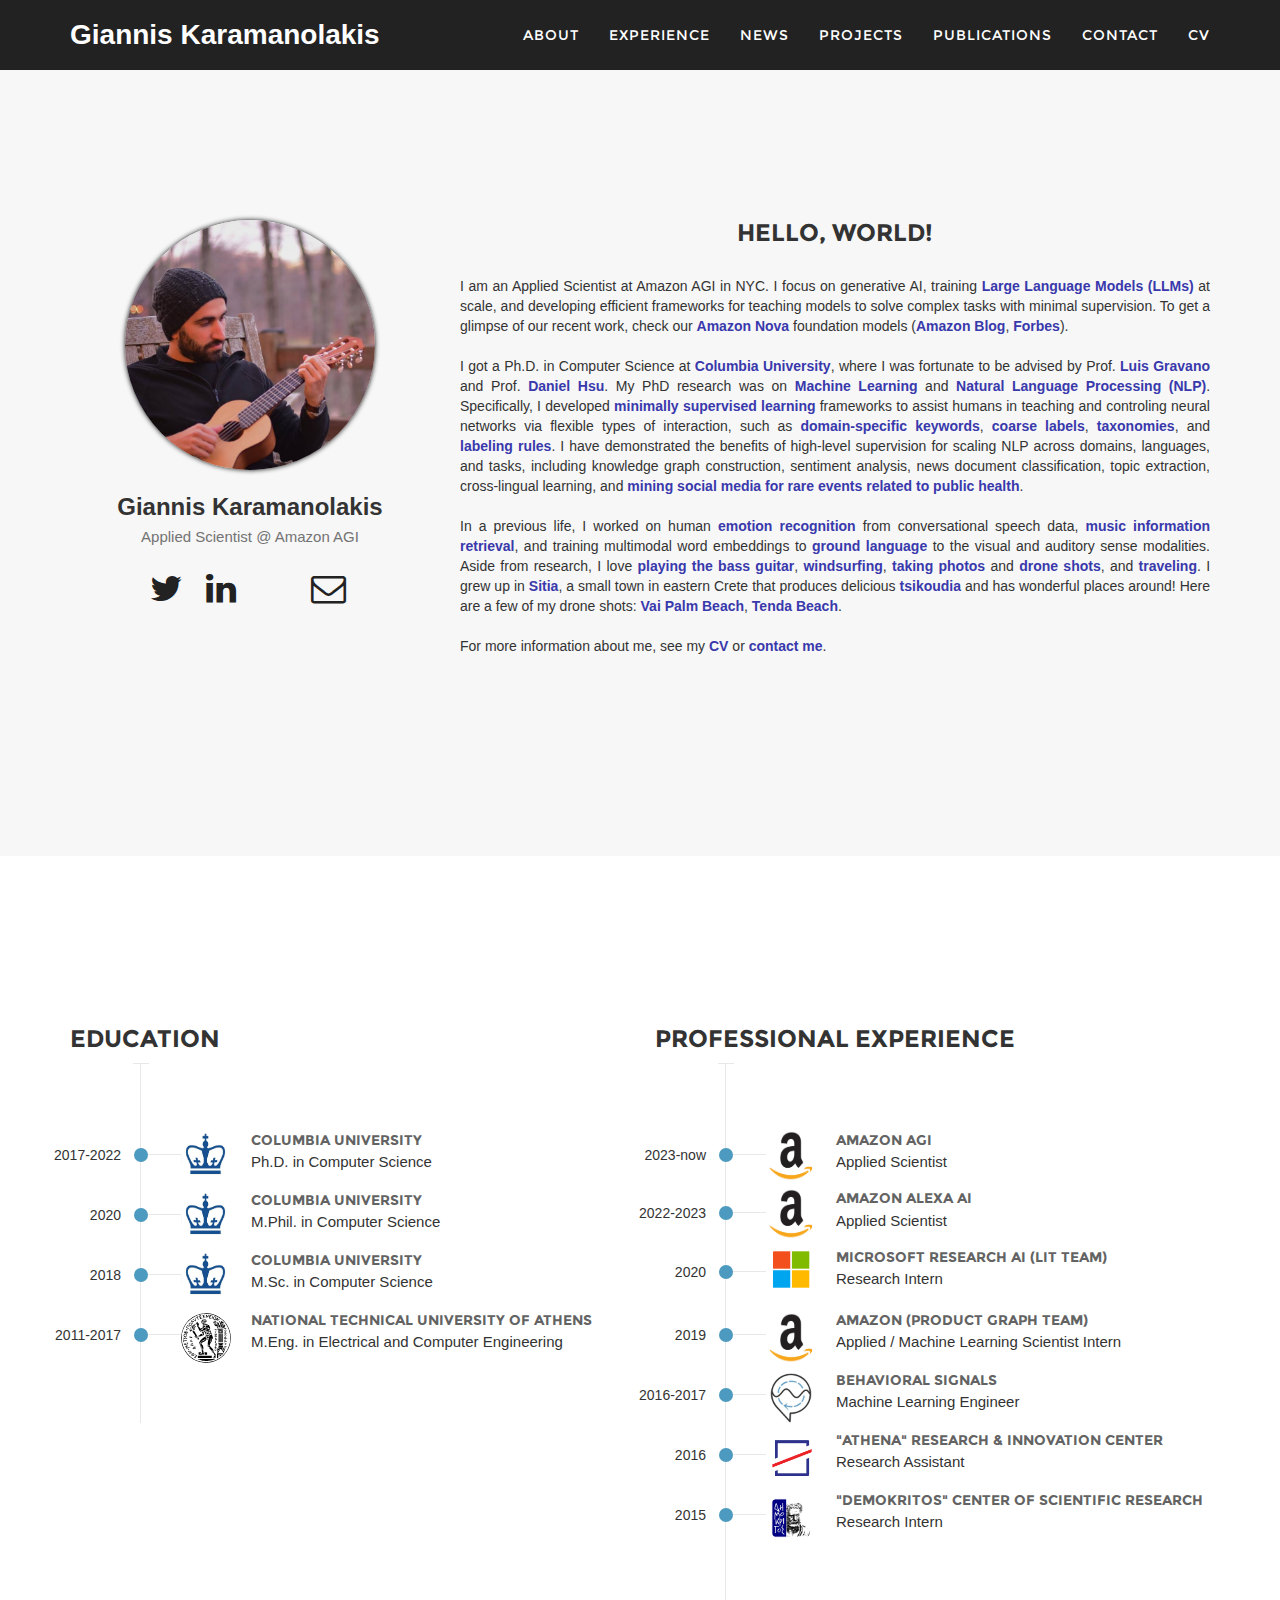
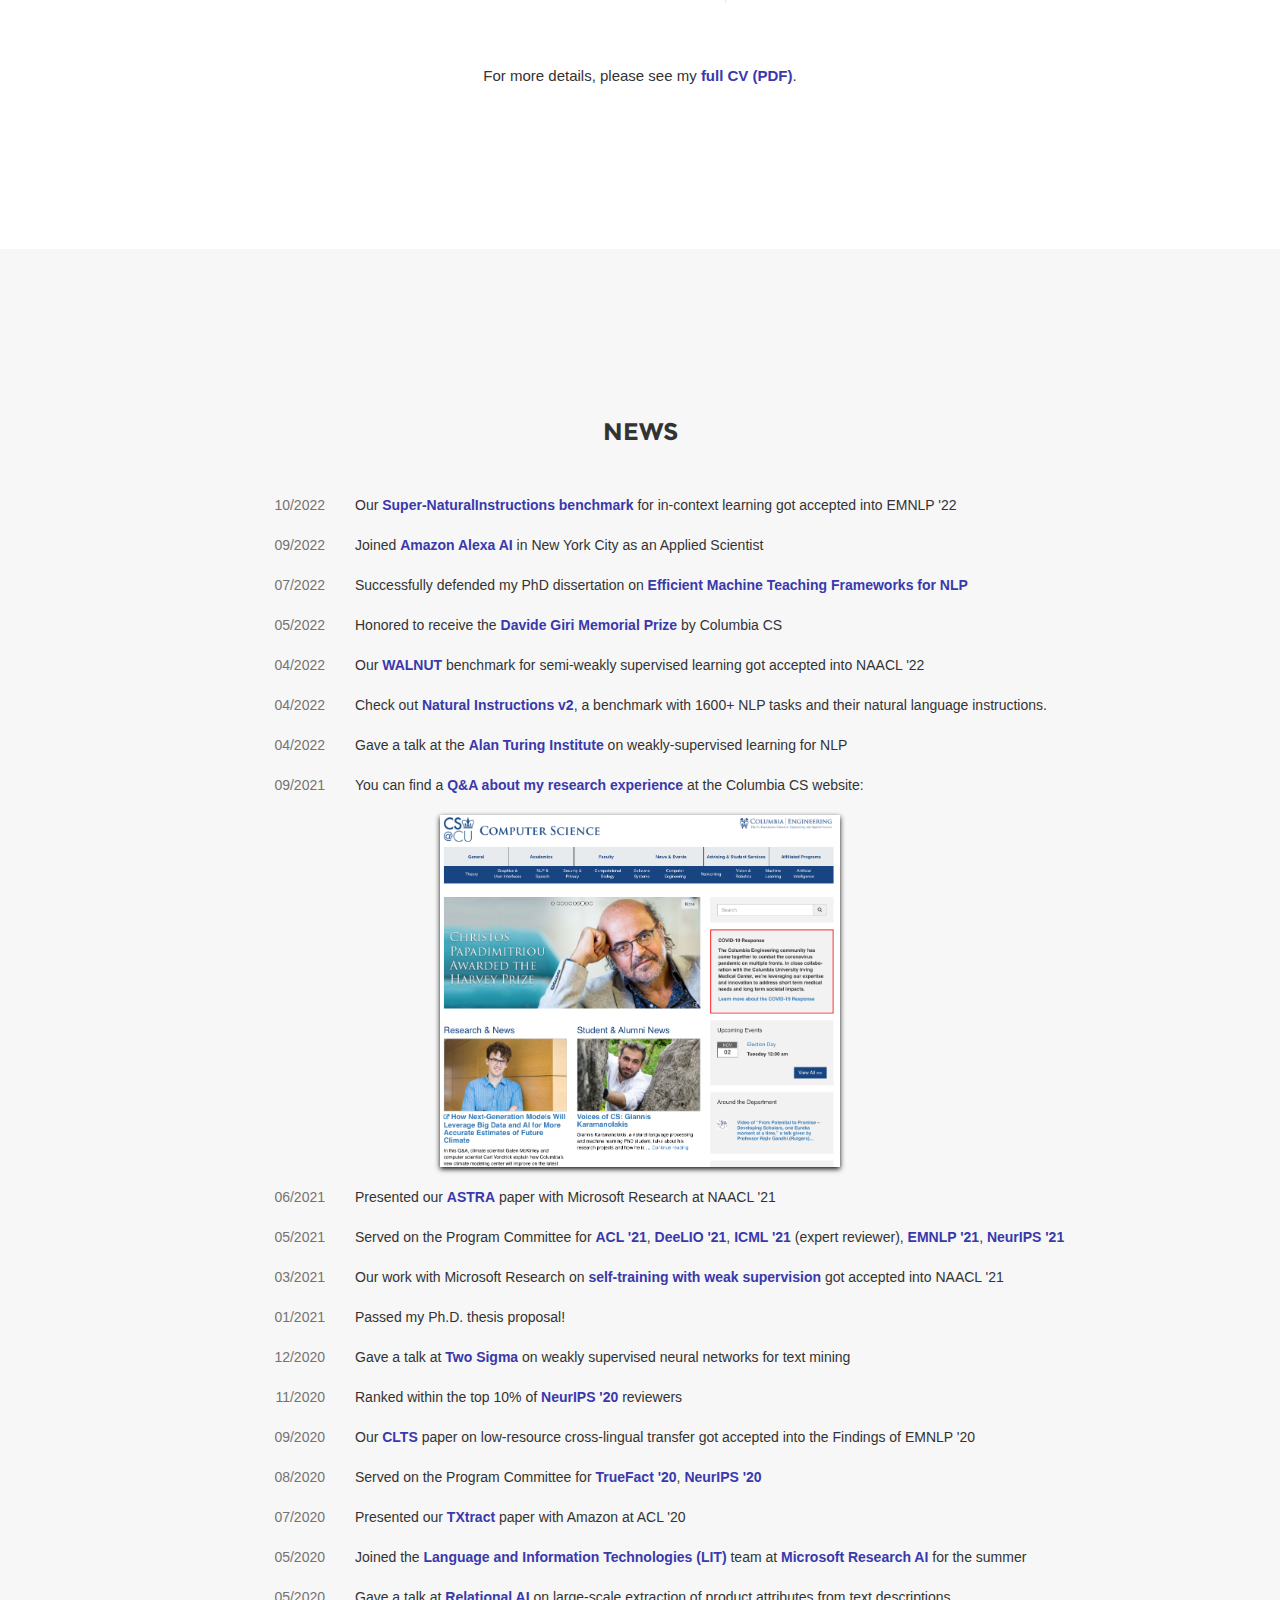
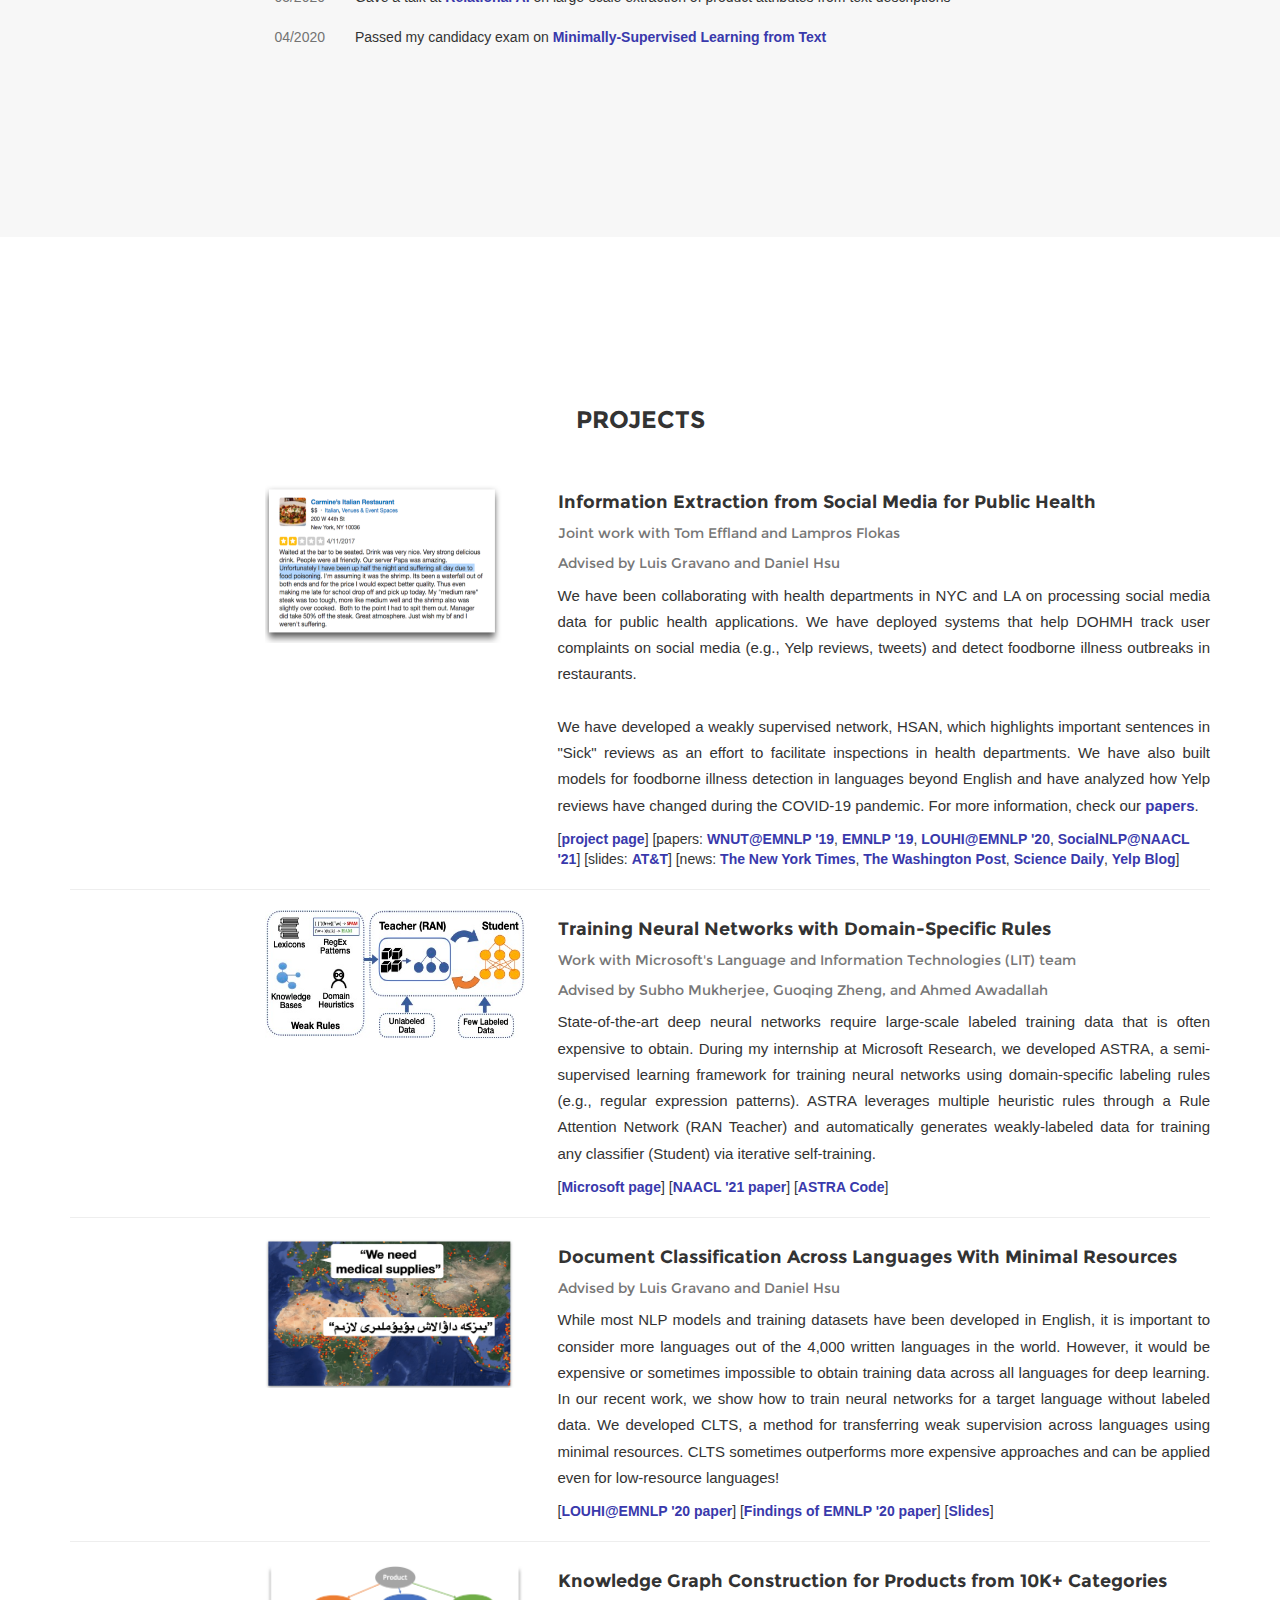
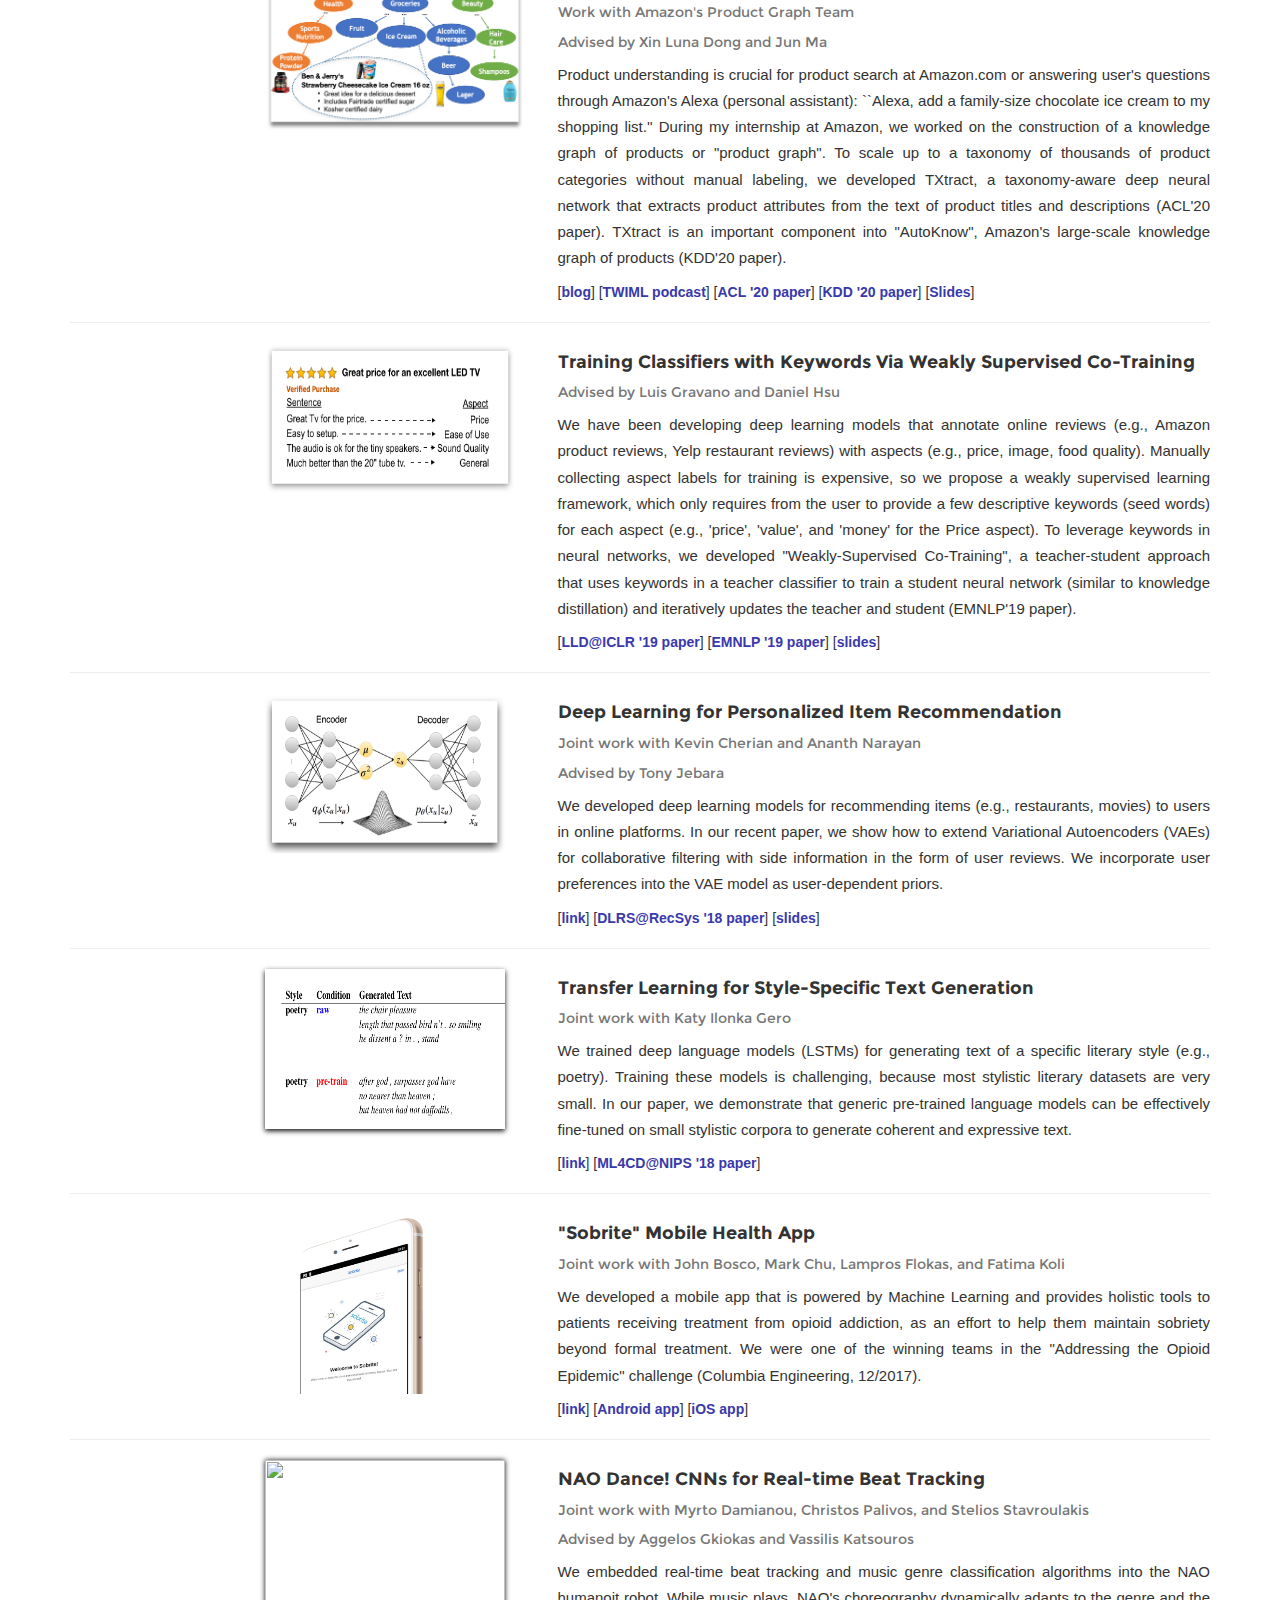
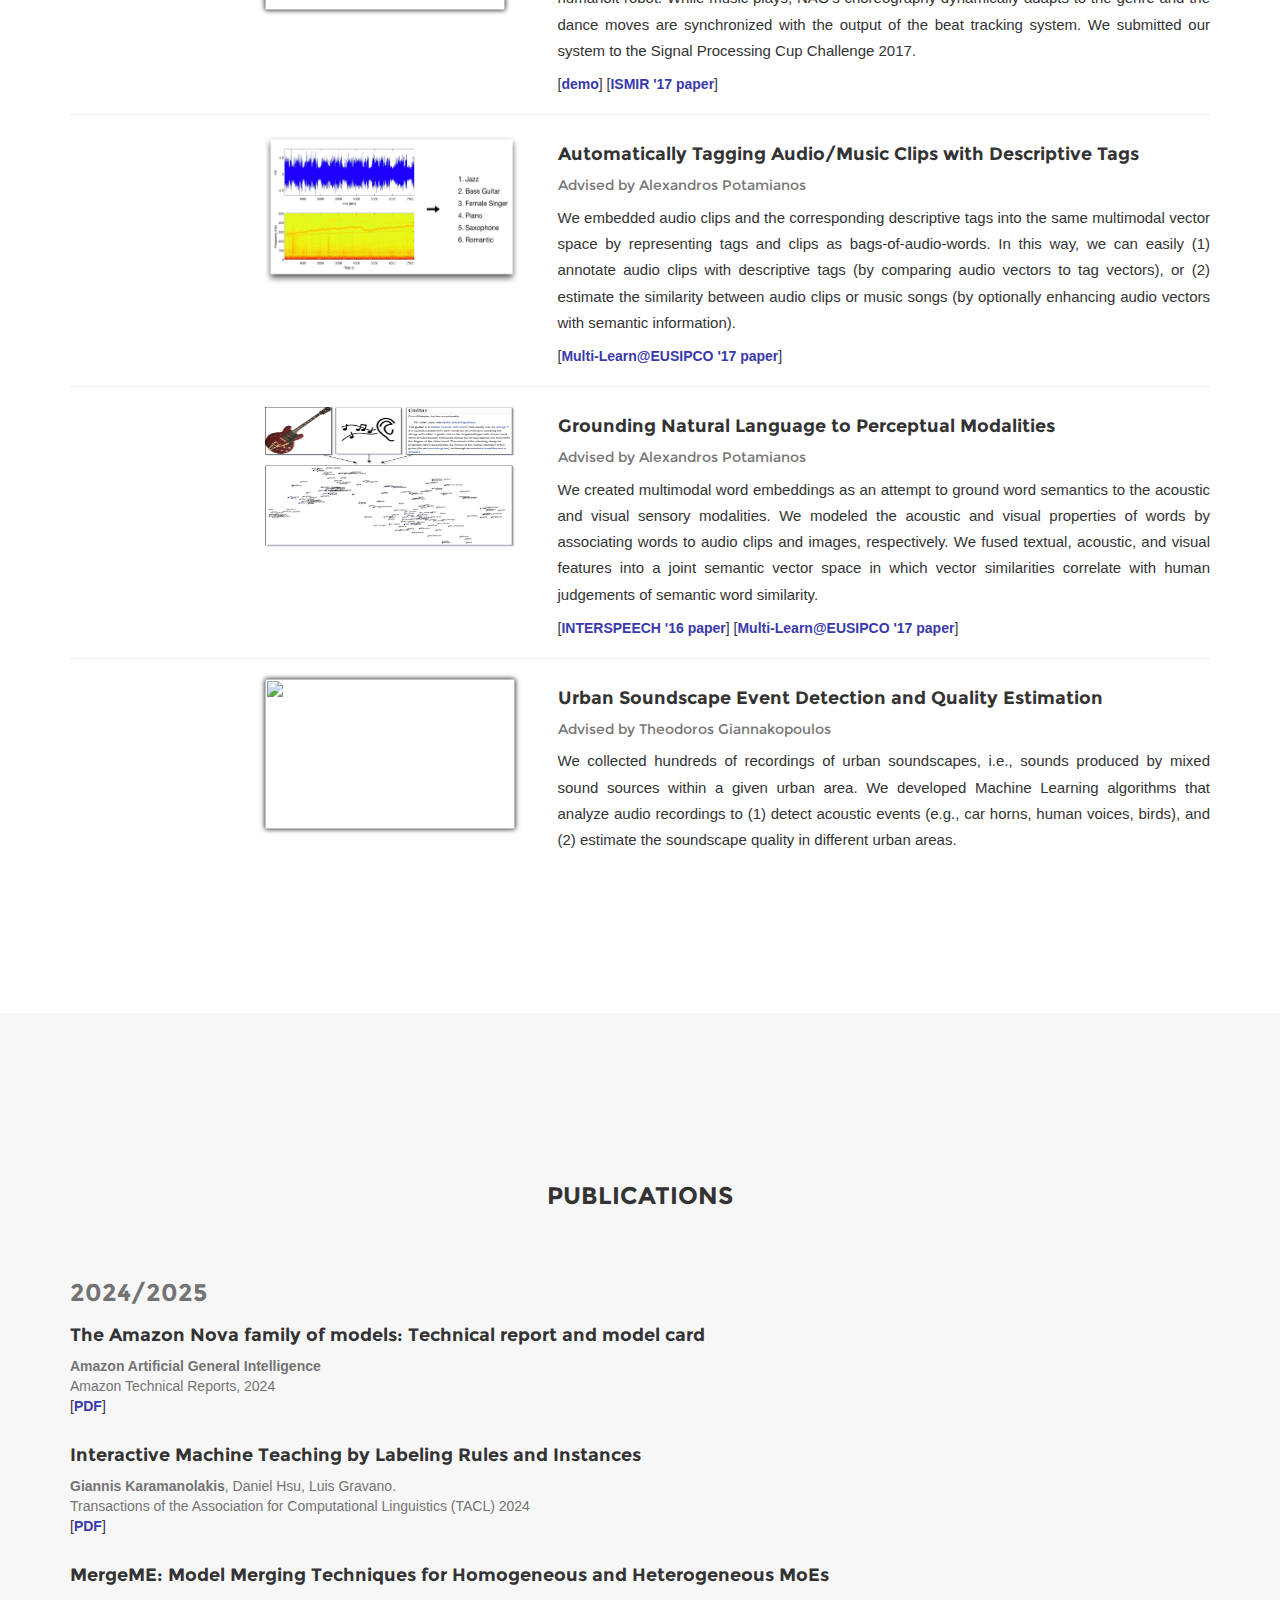
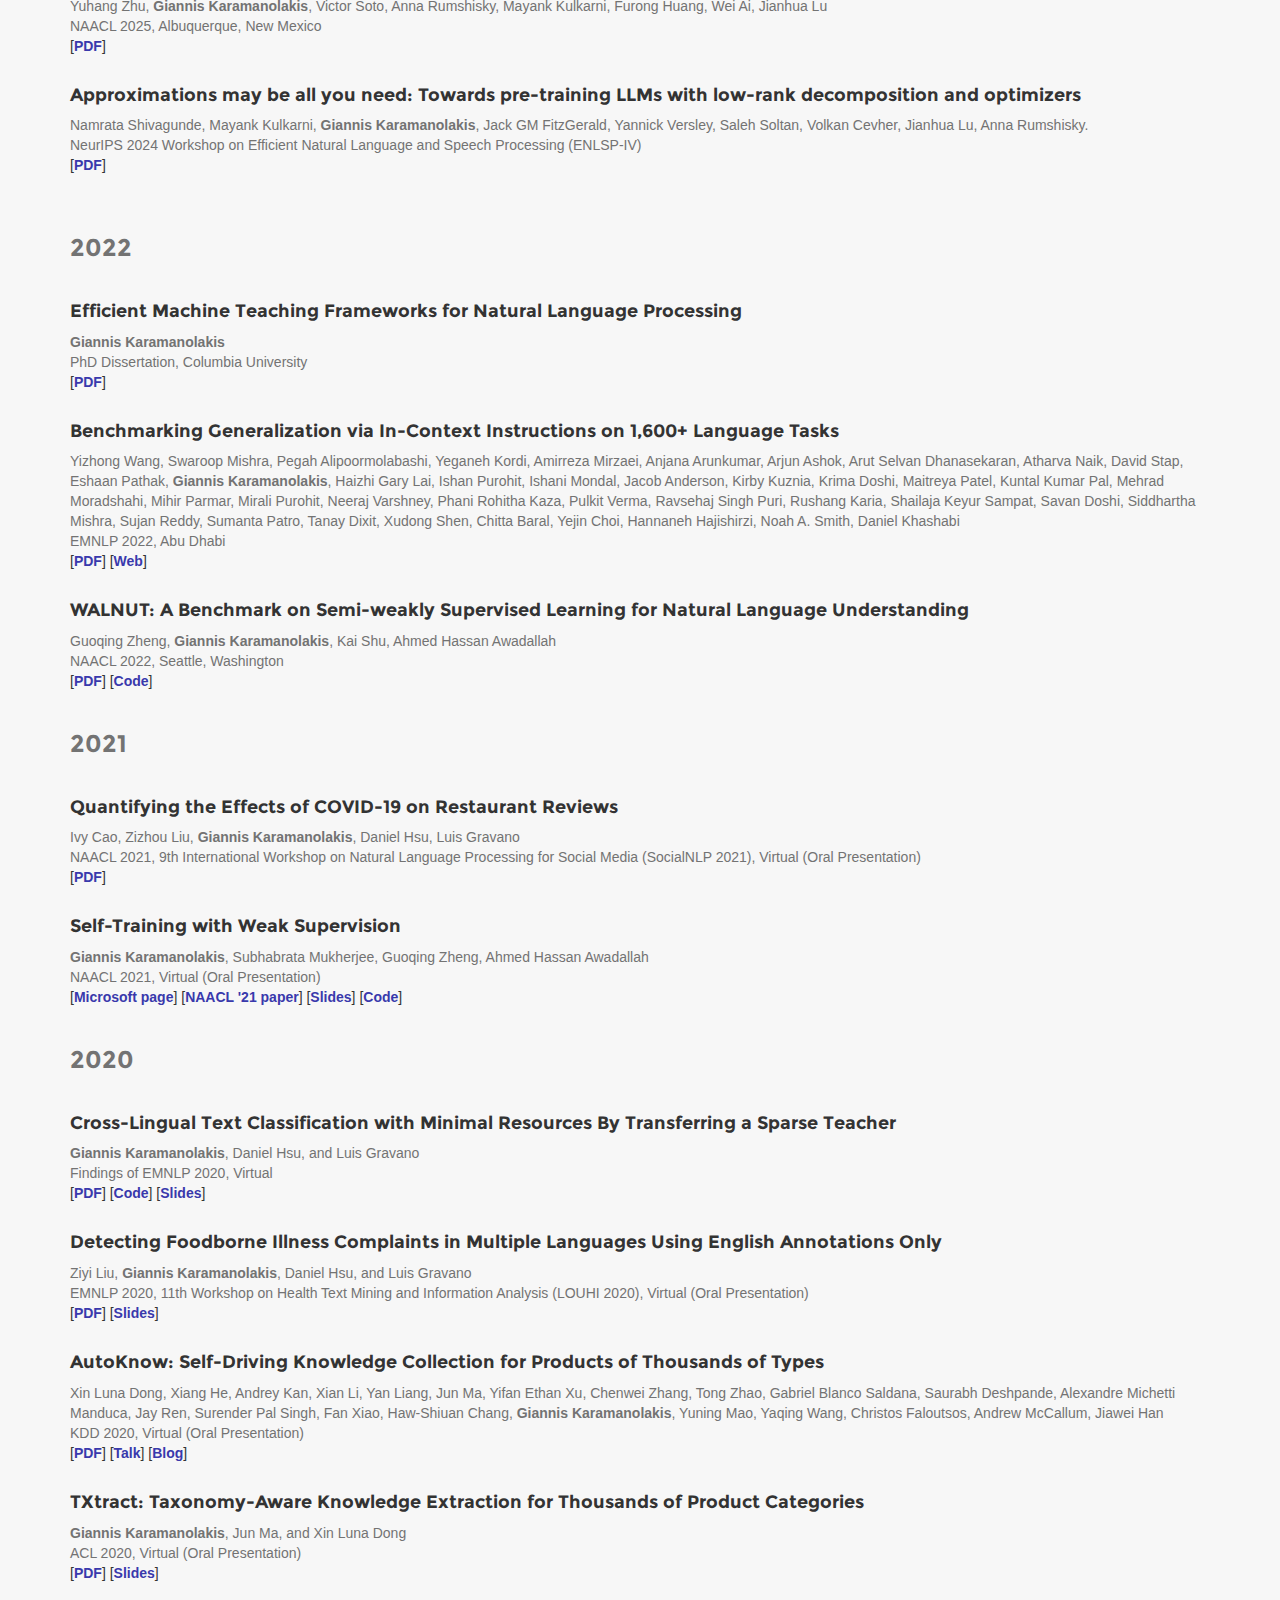
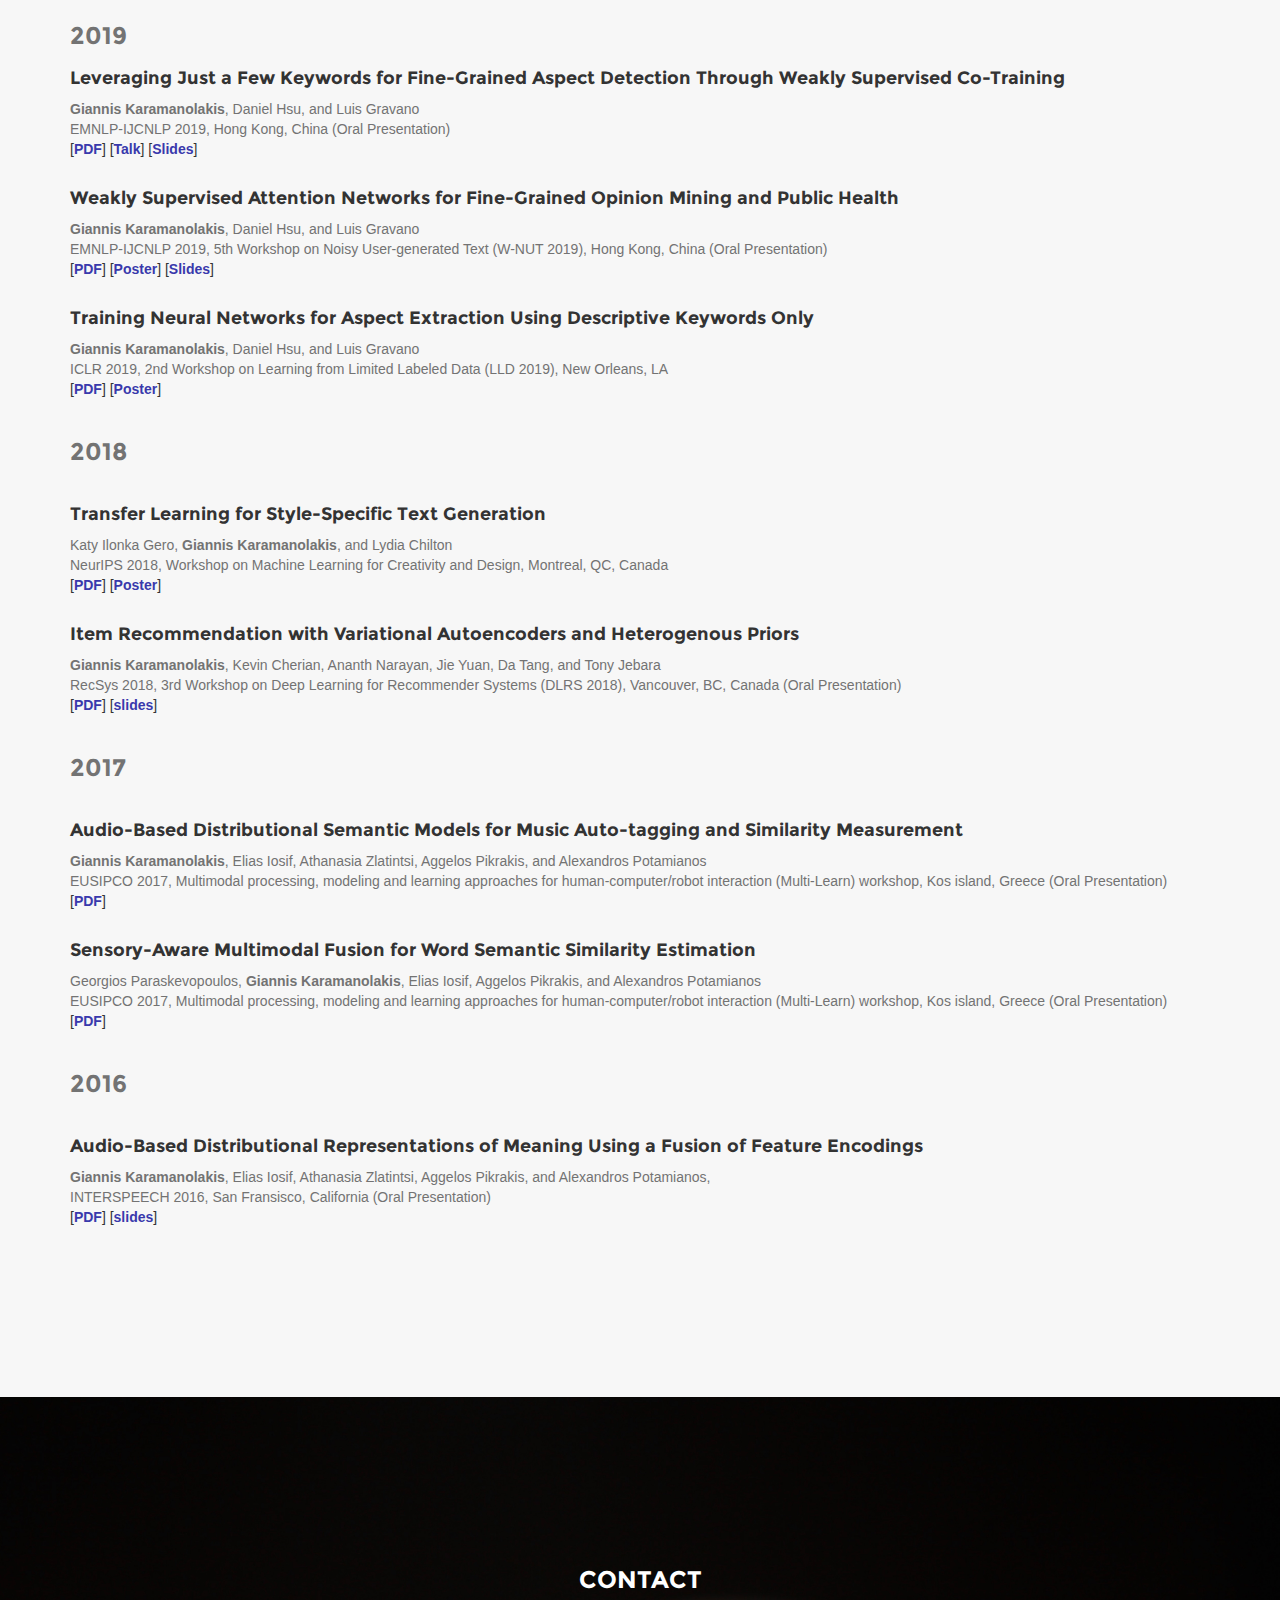
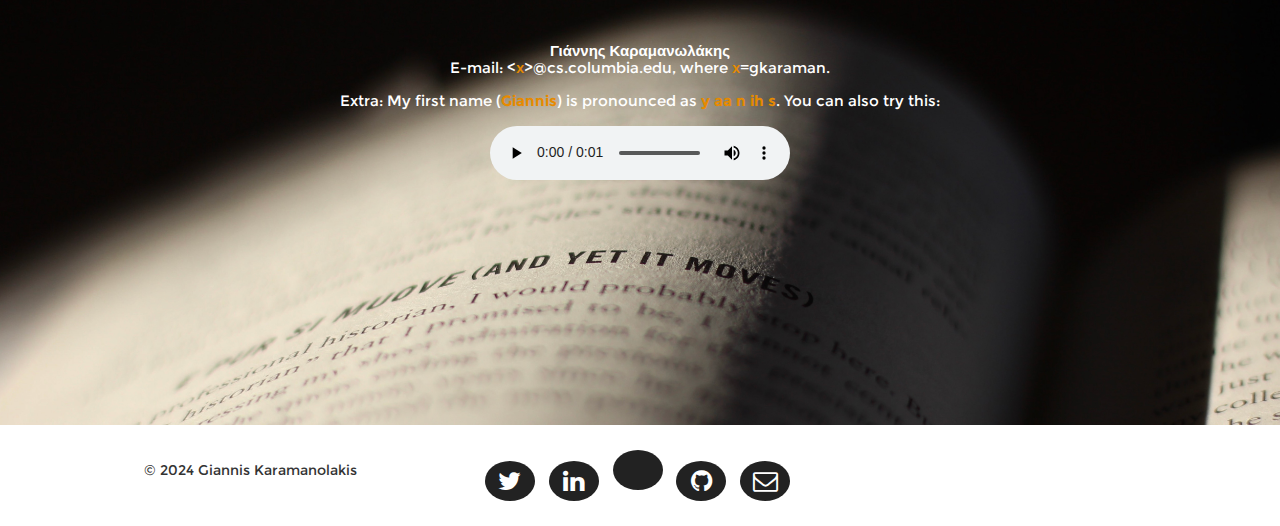
==== commit d05aa25b: "Update index.html" ====
--- a/index.html
+++ b/index.html
@@ -937,7 +937,7 @@
                     Yuhang Zhu, <b>Giannis Karamanolakis</b>, Victor Soto, Anna Rumshisky, Mayank Kulkarni, Furong Huang, Wei Ai, Jianhua Lu
                 </div>
                 <div class="col-md-12 text-muted">
-                      NAACL 2025.
+                      NAACL 2025, Albuquerque, New Mexico
                 </div>
                   <div class="col-md-12">
                     [<a target="_blank" href="https://arxiv.org/abs/2502.00997">PDF</a>]
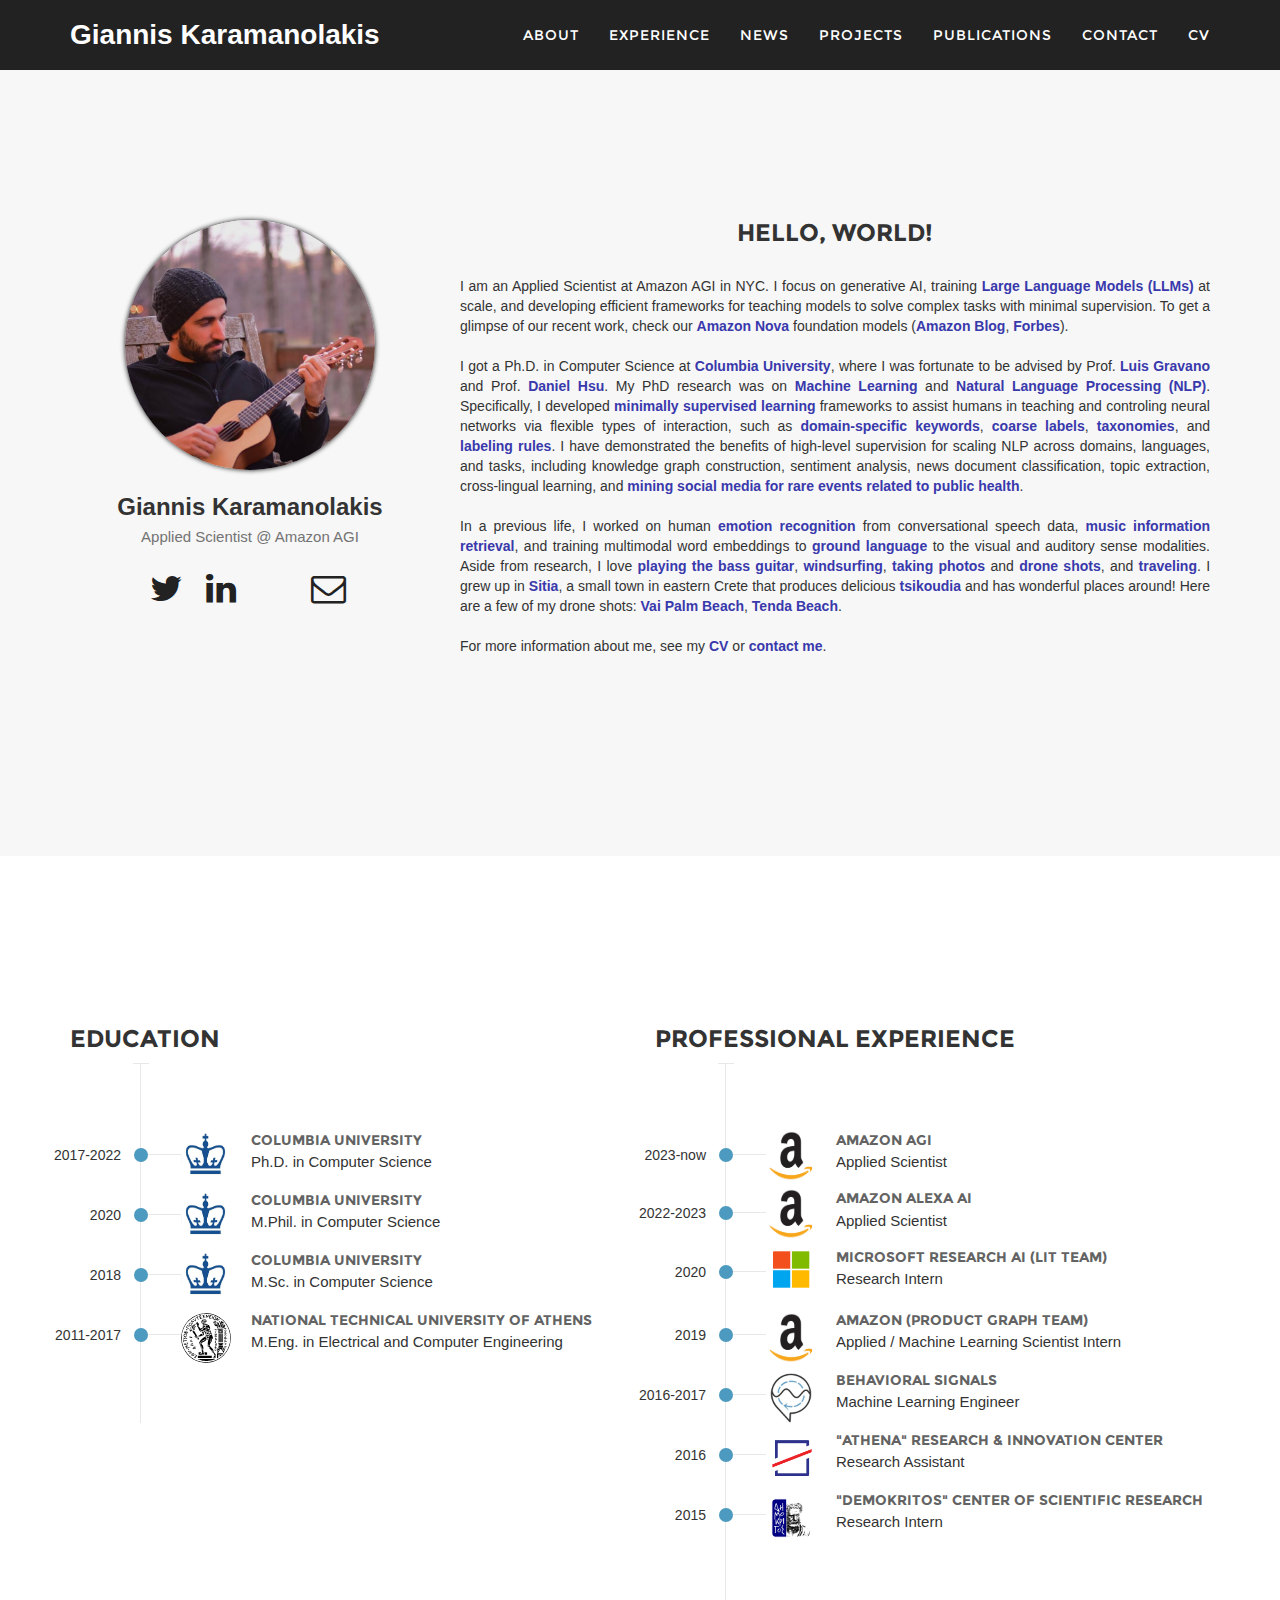
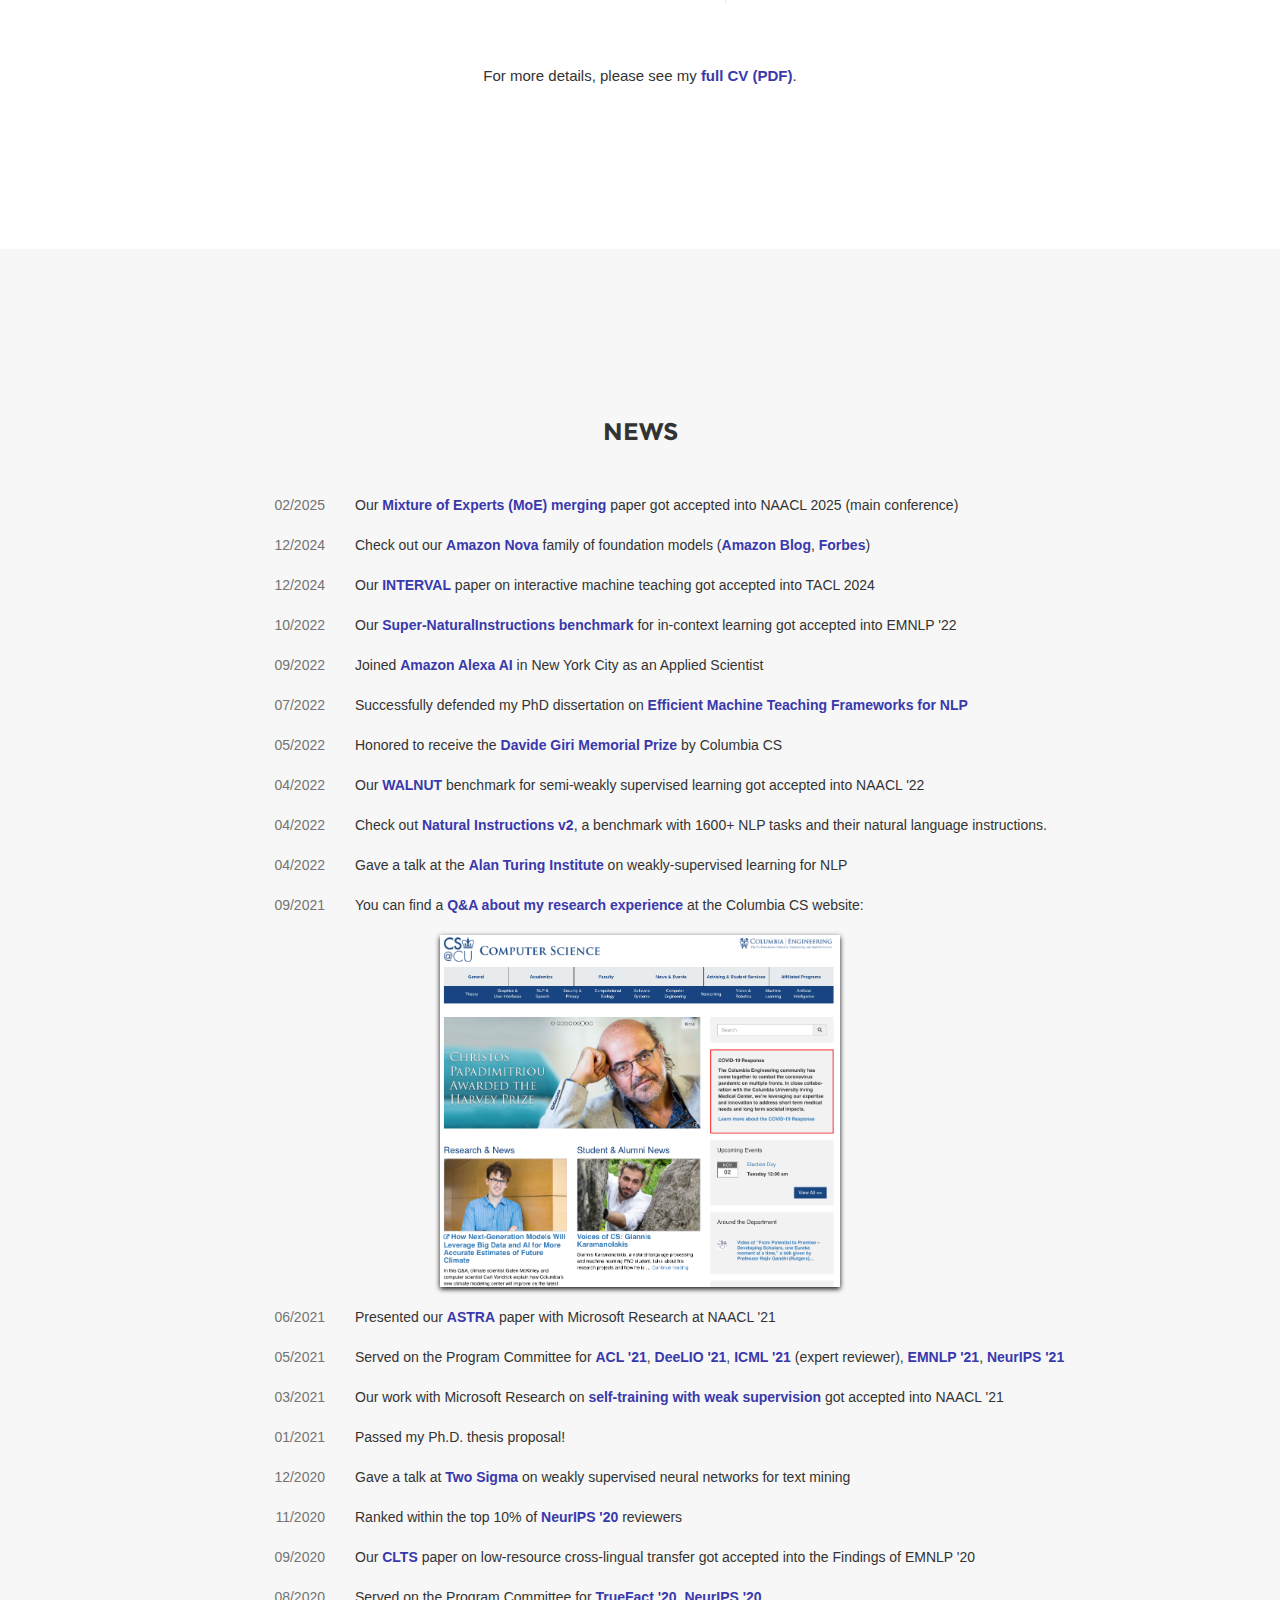
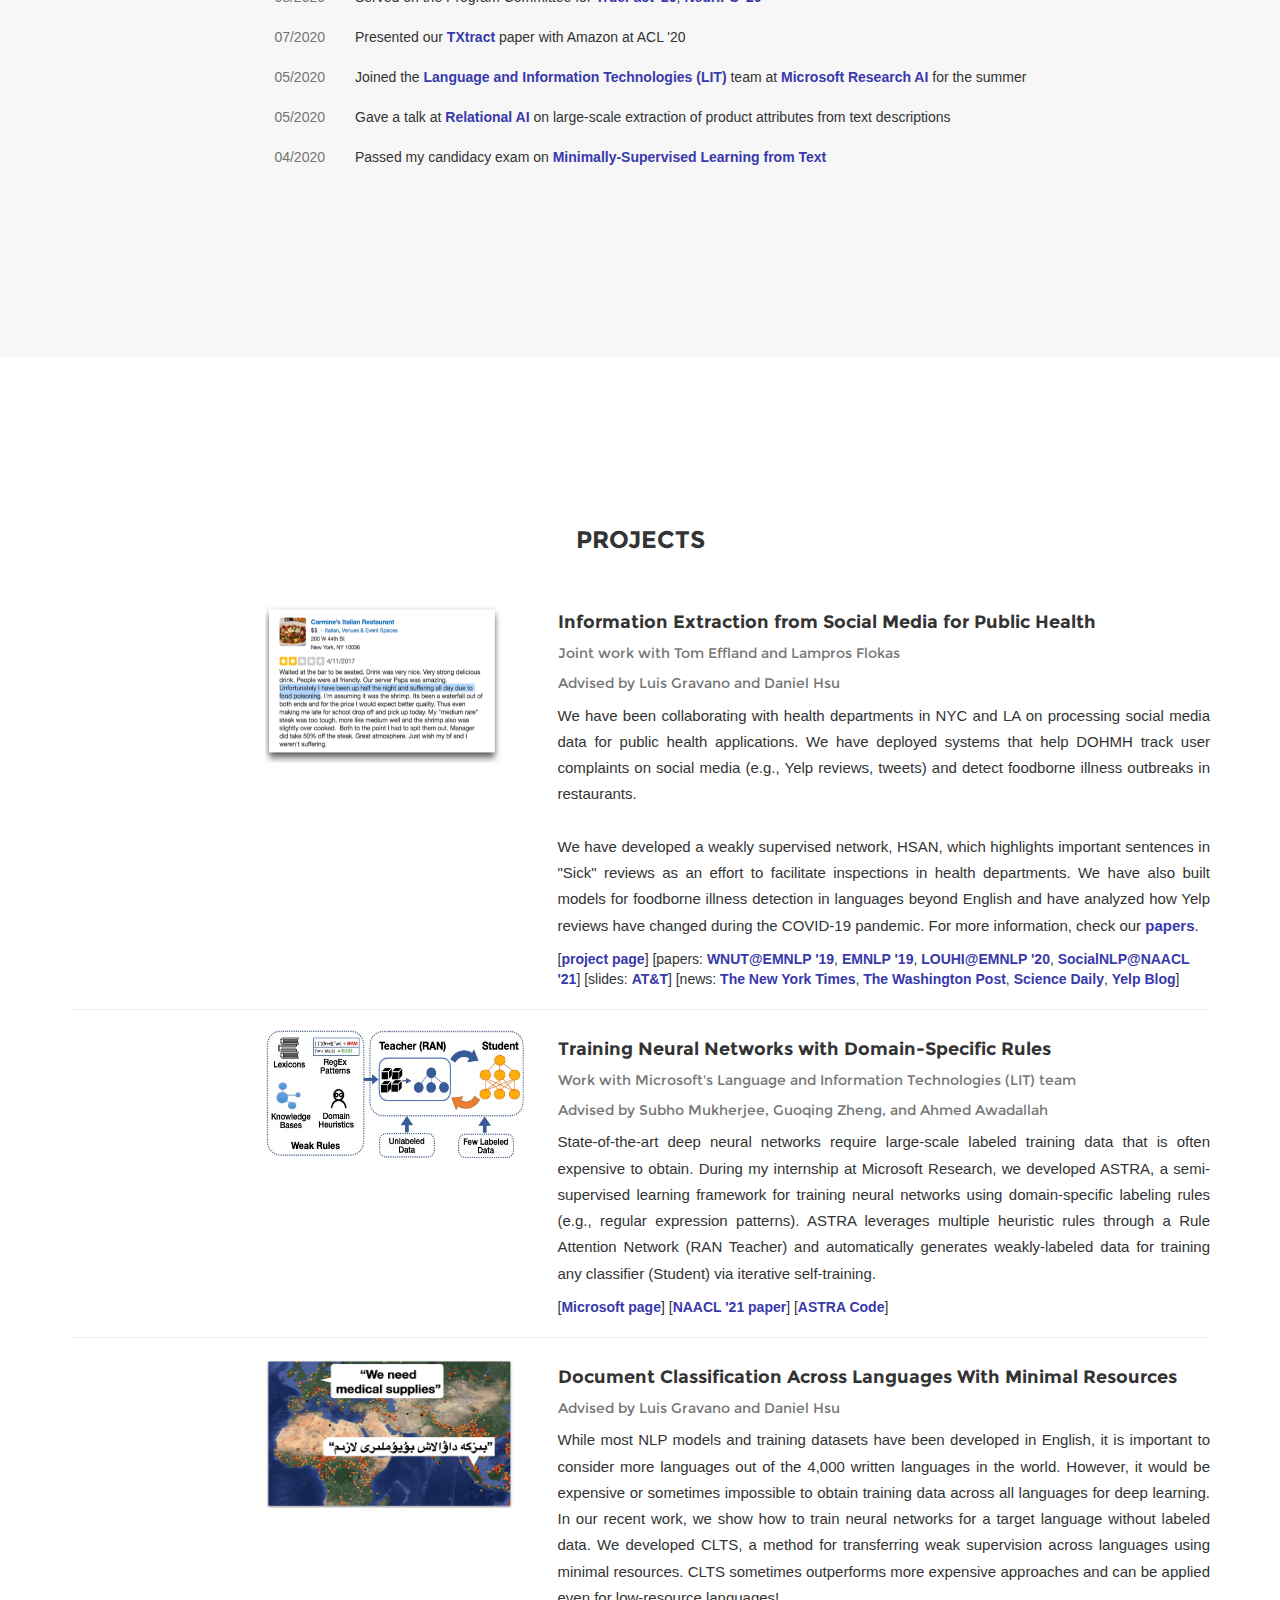
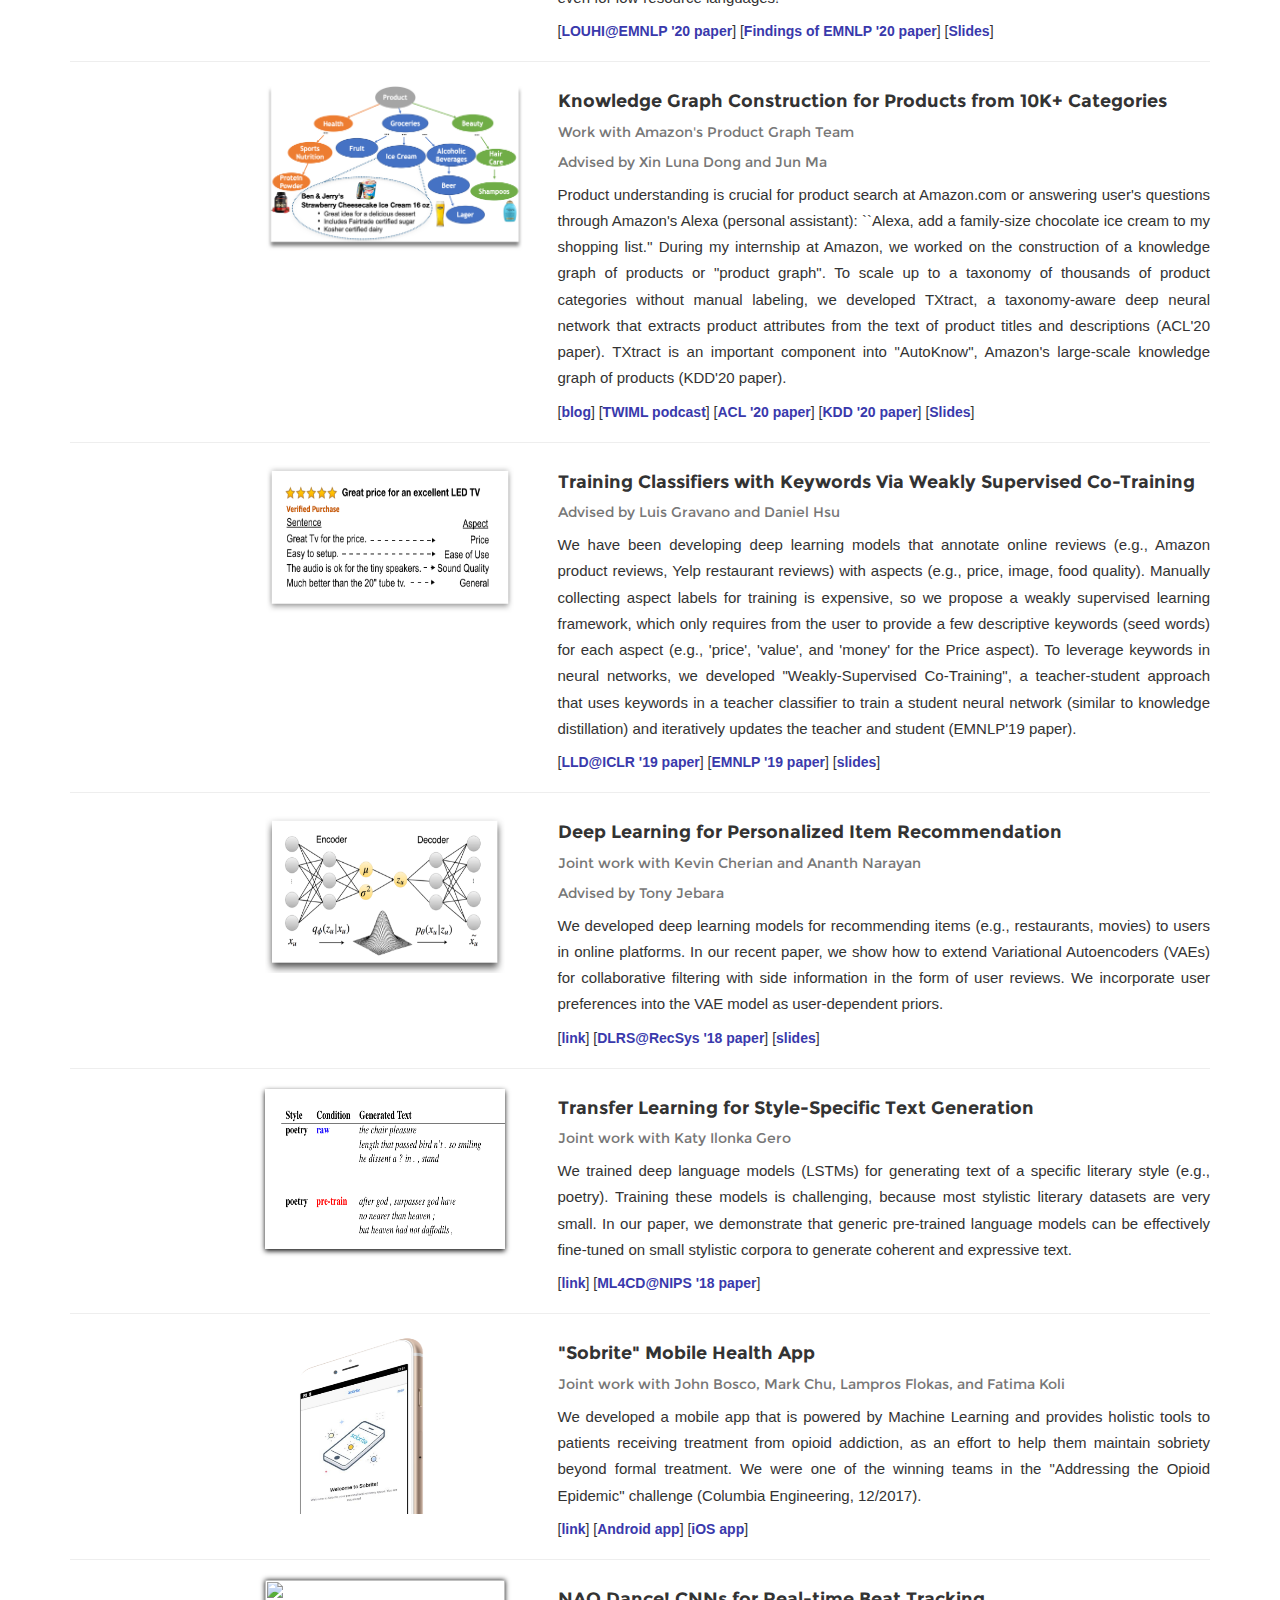
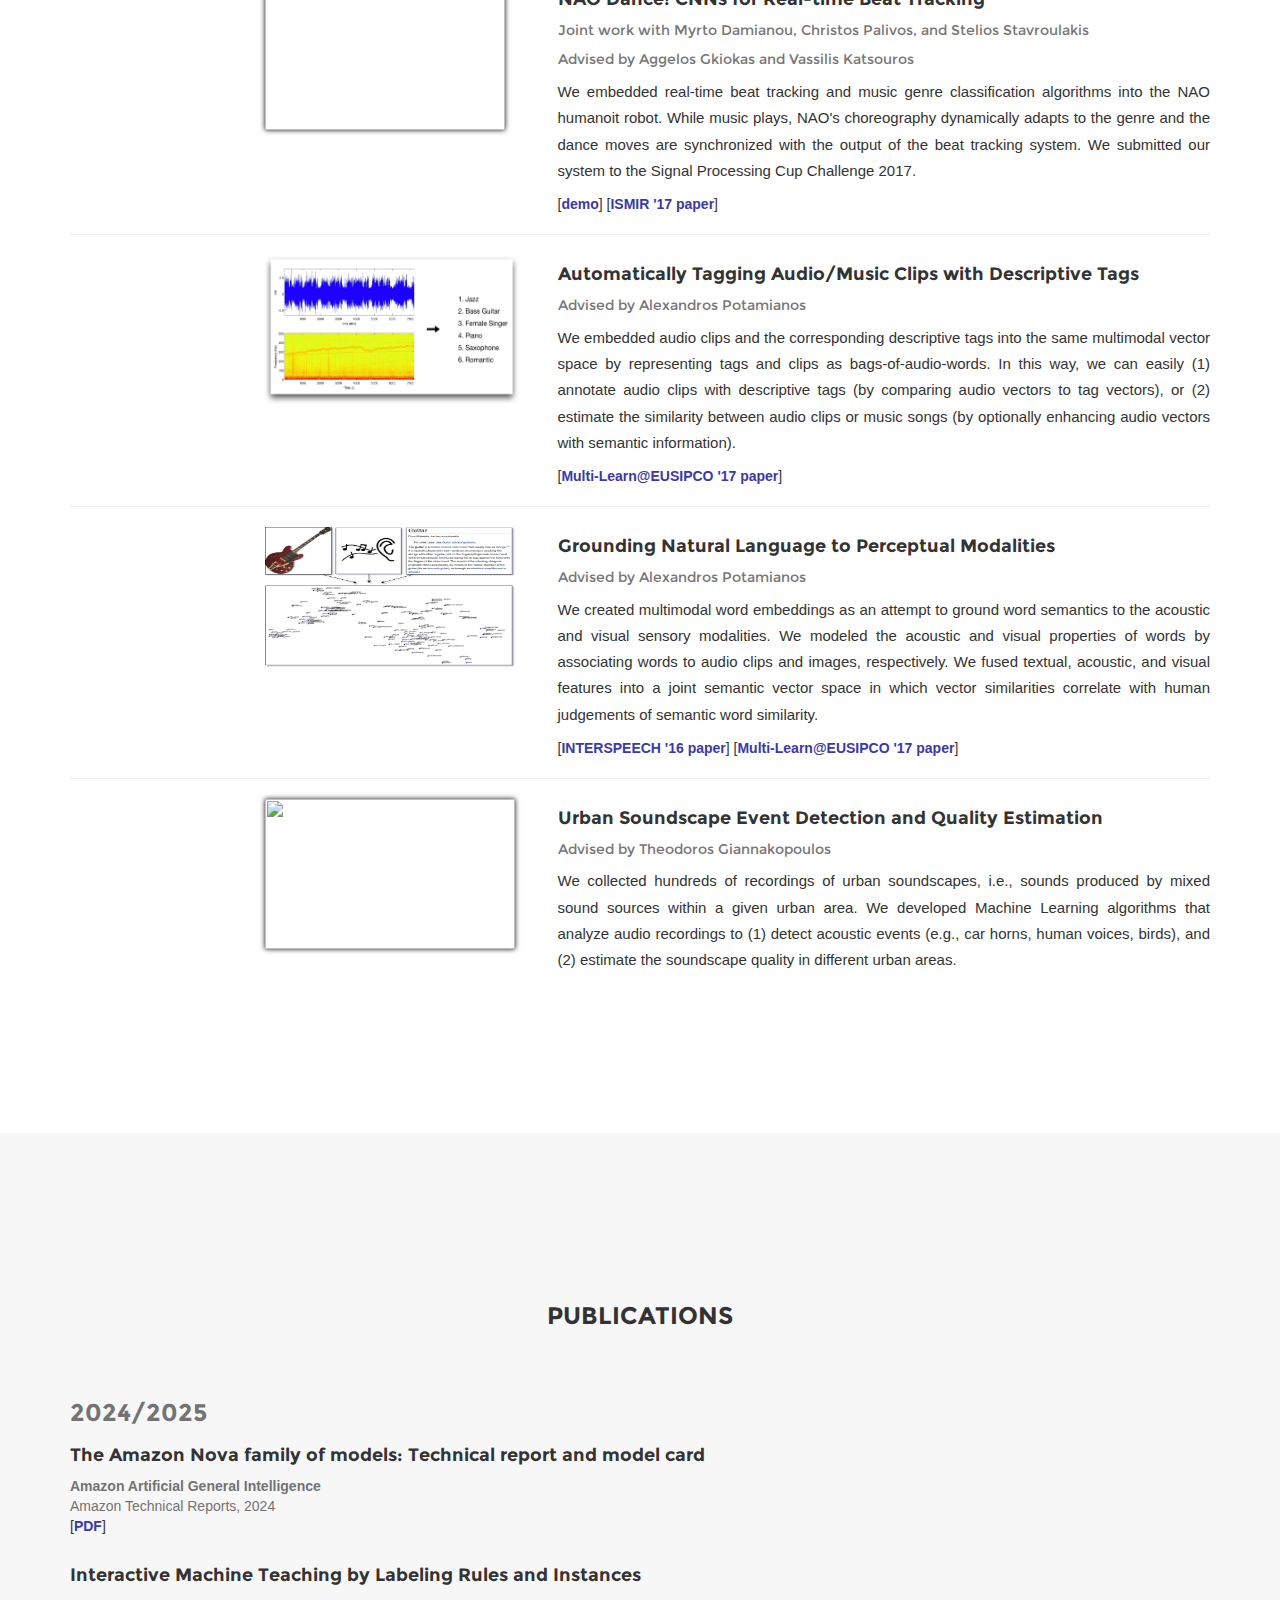
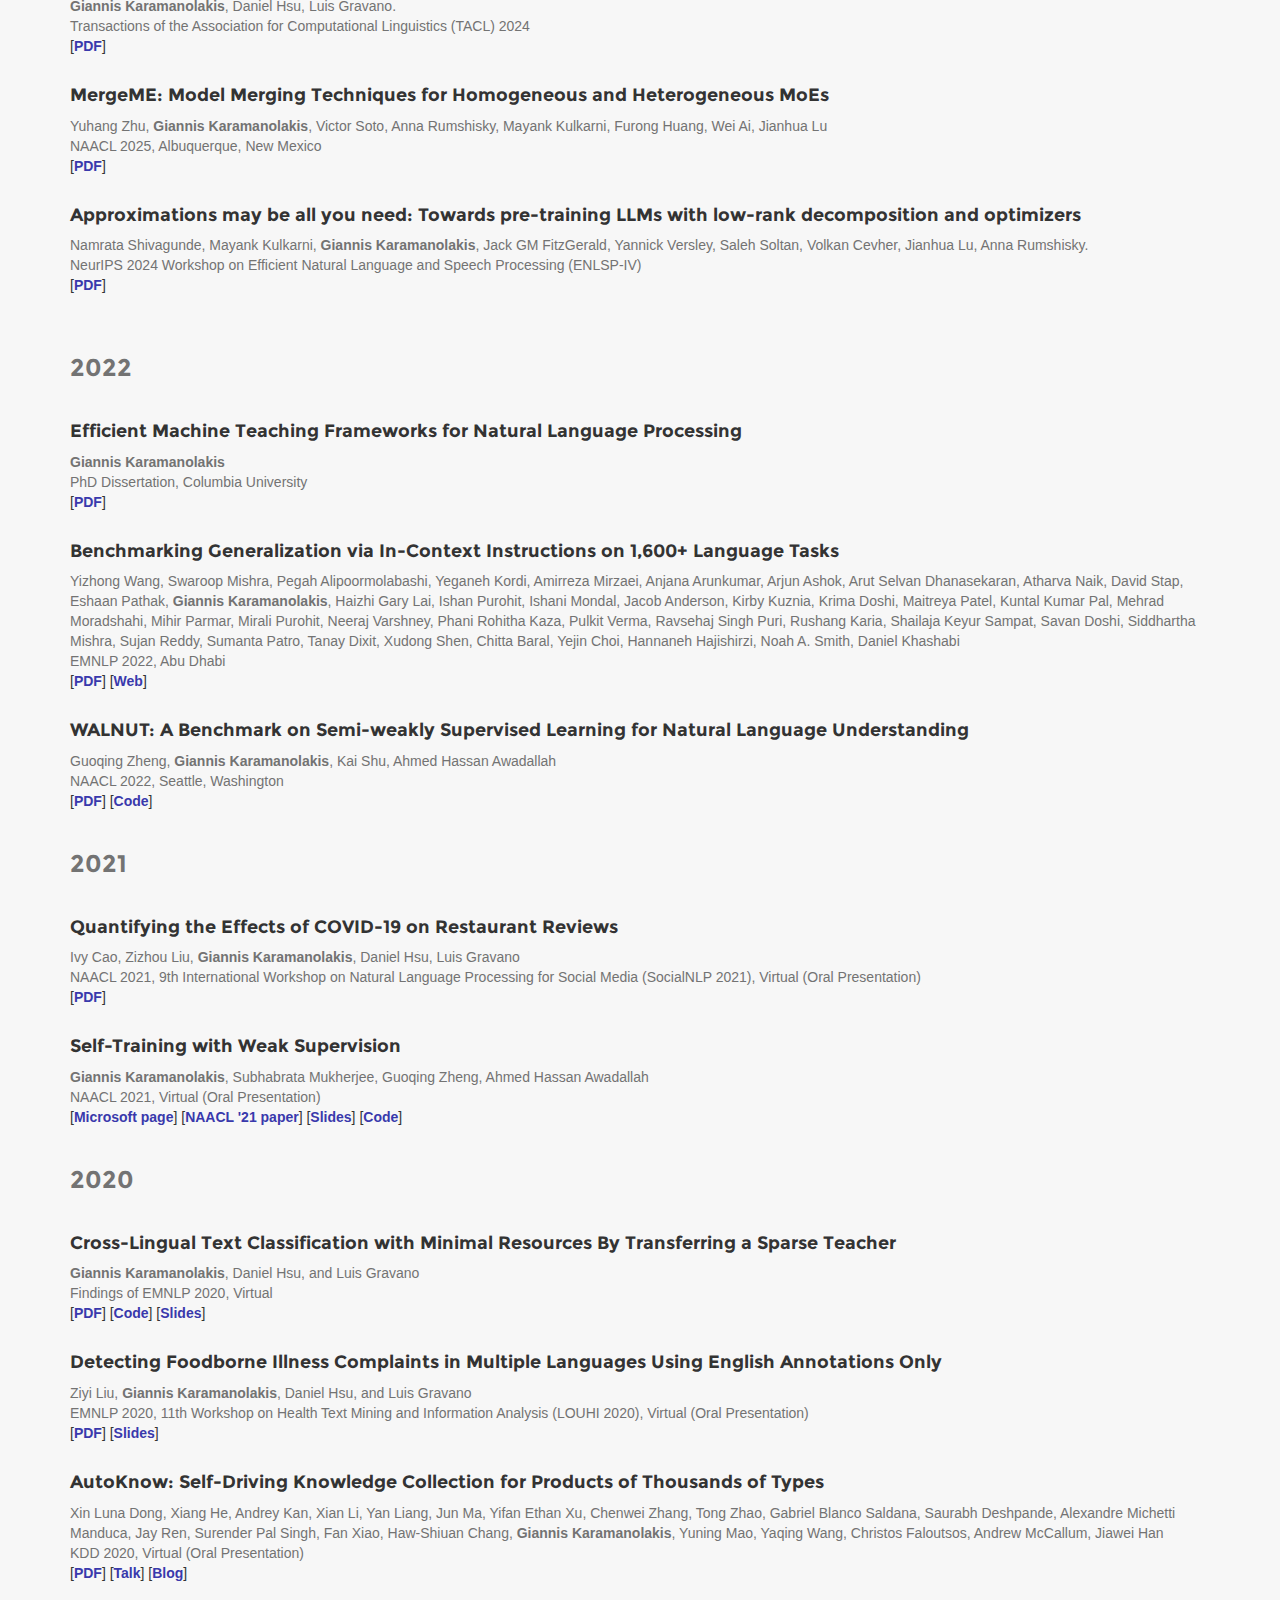
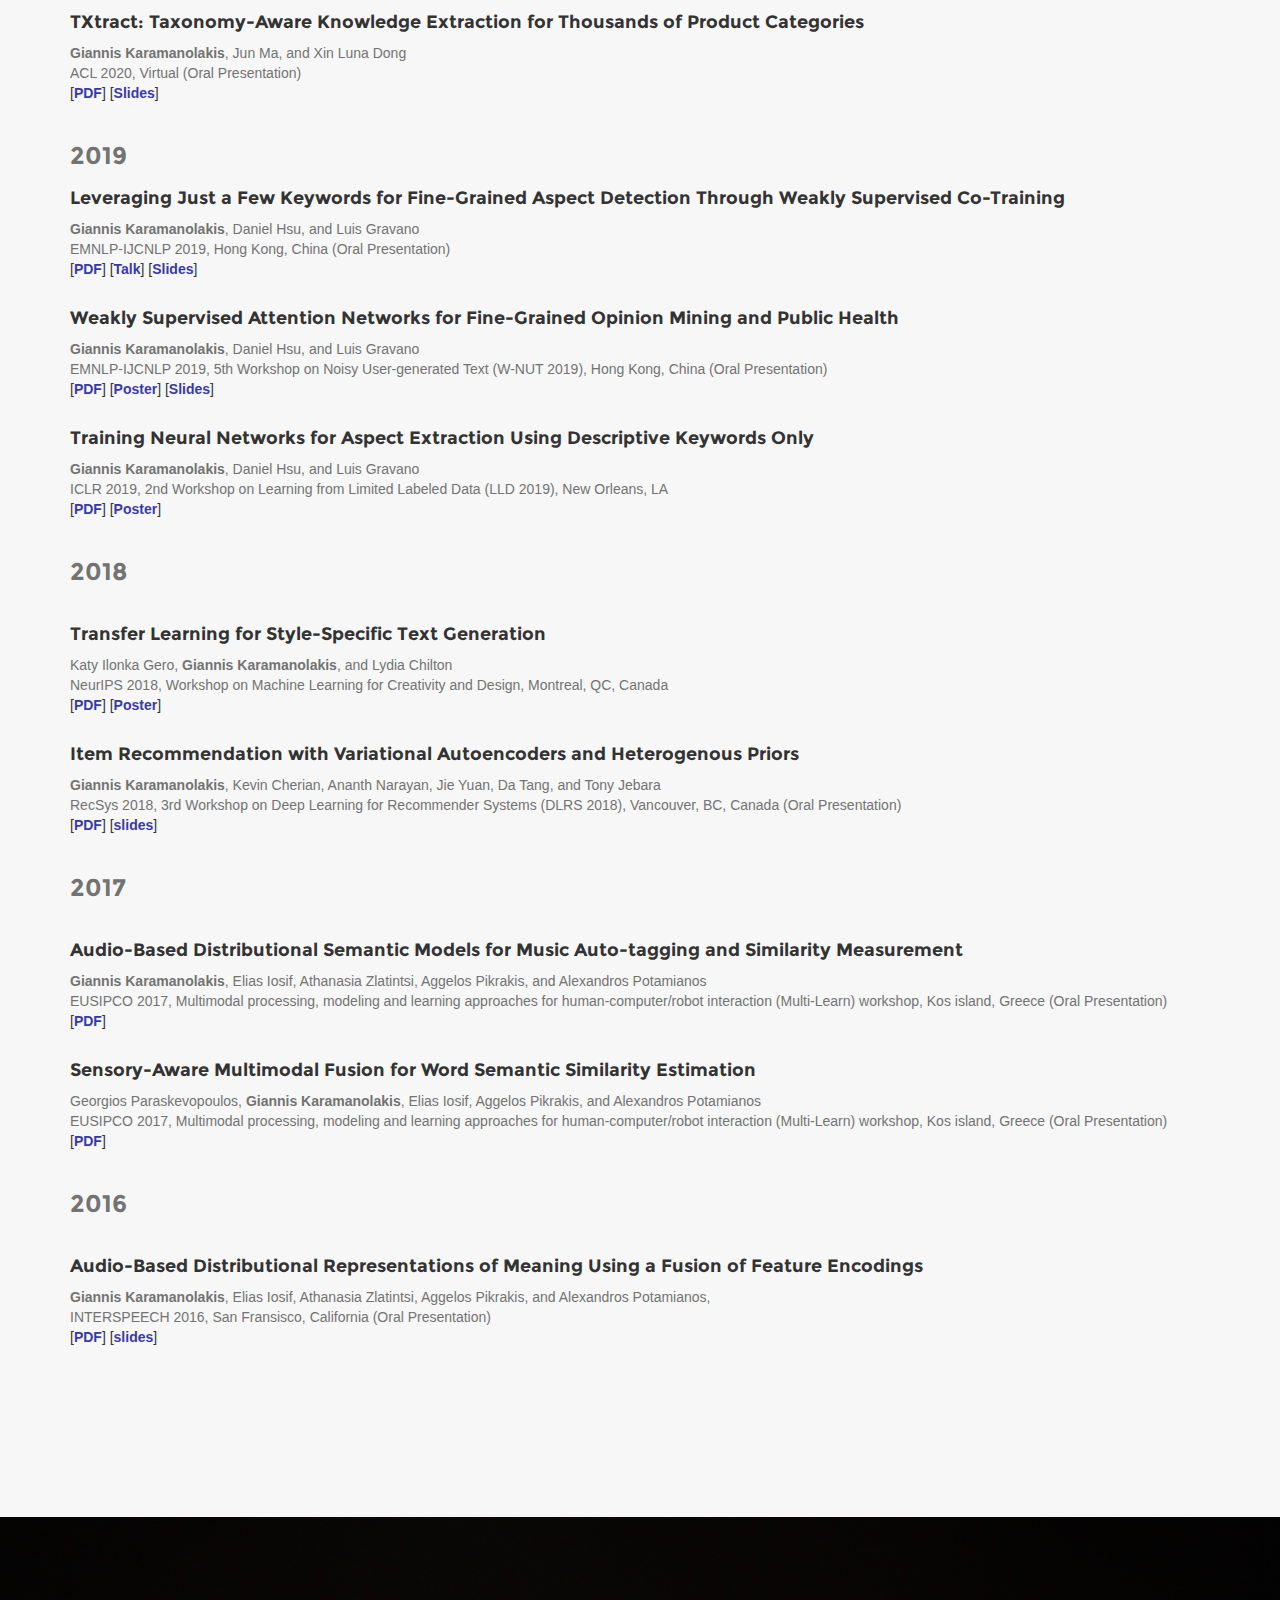
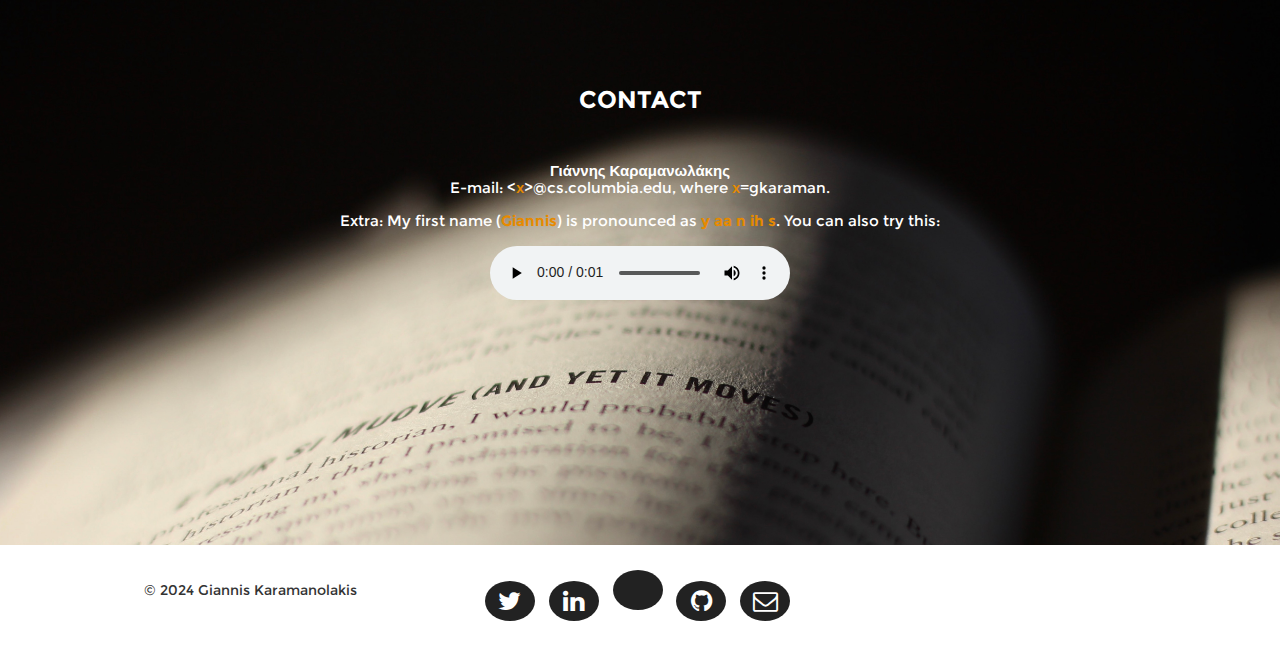
==== commit f0036075: "Update index.html" ====
--- a/index.html
+++ b/index.html
@@ -411,6 +411,25 @@
                 </div>
                 <br>
                 !-->
+
+                <div class="row">
+                    <div class="col-lg-1 col-md-2 col-sm-2 col-xs-2 col-lg-offset-2 col-md-offset-1 col-sm-offset-0 col-xs-offset-1 text-muted text-right">02/2025</div>
+                    <div class="col-lg-8 col-md-7 col-sm-8 col-xs-8">Our <a target="_blank" href="https://arxiv.org/abs/2502.00997">Mixture of Experts (MoE) merging</a> paper got accepted into NAACL 2025 (main conference)</div>
+                </div>
+                <br>
+                
+                <div class="row">
+                    <div class="col-lg-1 col-md-2 col-sm-2 col-xs-2 col-lg-offset-2 col-md-offset-1 col-sm-offset-0 col-xs-offset-1 text-muted text-right">12/2024</div>
+                    <div class="col-lg-8 col-md-7 col-sm-8 col-xs-8">Check out our <a target="_blank" href="https://aws.amazon.com/ai/generative-ai/nova/">Amazon Nova</a> family of foundation models (<a target="_blank" href="https://aws.amazon.com/ai/generative-ai/nova/">Amazon Blog</a>, <a target="_blank" href="https://www.forbes.com/sites/torconstantino/2024/12/05/amazon-makes-big-bold-push-into-ai---leaves-experts-amazed/">Forbes</a>)</div>
+                </div>
+                <br>
+
+                <div class="row">
+                    <div class="col-lg-1 col-md-2 col-sm-2 col-xs-2 col-lg-offset-2 col-md-offset-1 col-sm-offset-0 col-xs-offset-1 text-muted text-right">12/2024</div>
+                    <div class="col-lg-8 col-md-7 col-sm-8 col-xs-8">Our <a target="_blank" href="https://direct.mit.edu/tacl/article/doi/10.1162/tacl_a_00707/125276/Interactive-Machine-Teaching-by-Labeling-Rules-and">INTERVAL</a> paper on interactive machine teaching got accepted into TACL 2024</div>
+                </div>
+                <br>
+                
                 <div class="row">
                     <div class="col-lg-1 col-md-2 col-sm-2 col-xs-2 col-lg-offset-2 col-md-offset-1 col-sm-offset-0 col-xs-offset-1 text-muted text-right">10/2022</div>
                     <div class="col-lg-8 col-md-7 col-sm-8 col-xs-8">Our <a target="_blank" href="https://instructions.apps.allenai.org/">Super-NaturalInstructions benchmark</a> for in-context learning got accepted into EMNLP '22</div>
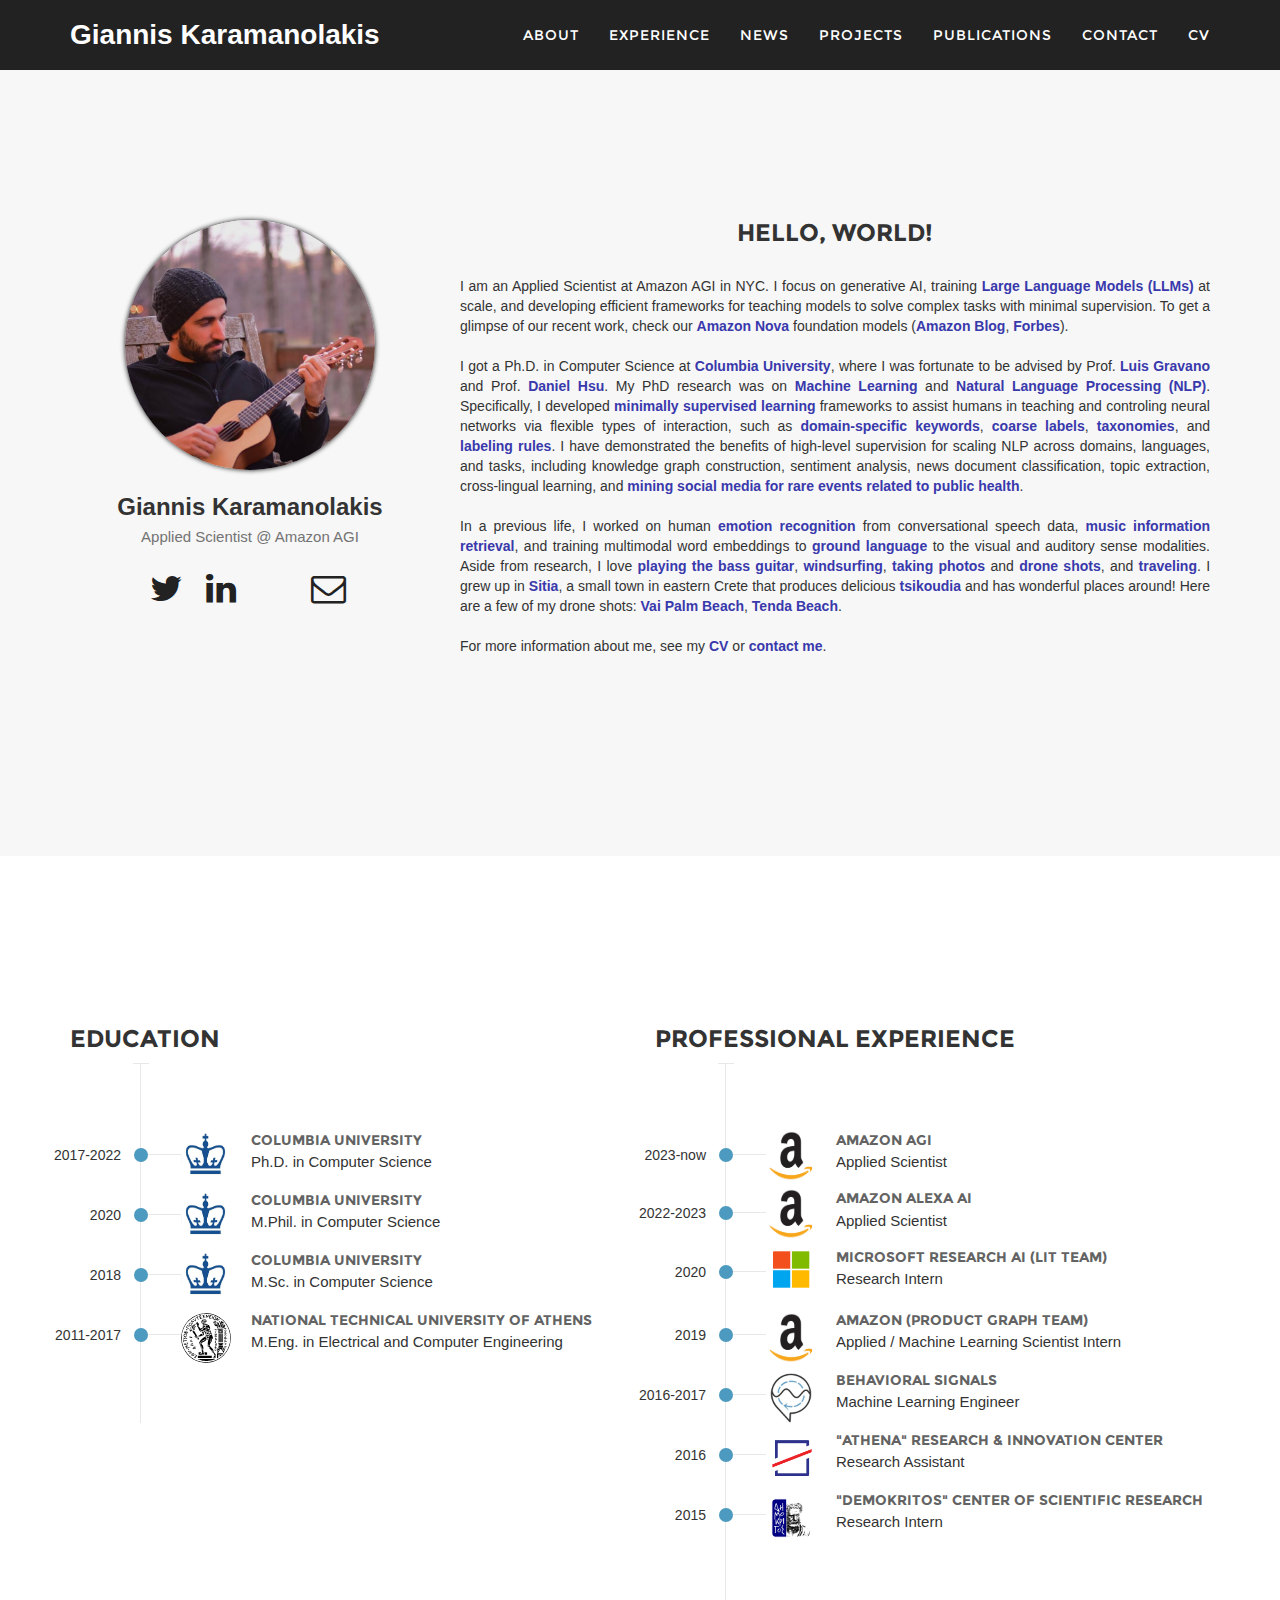
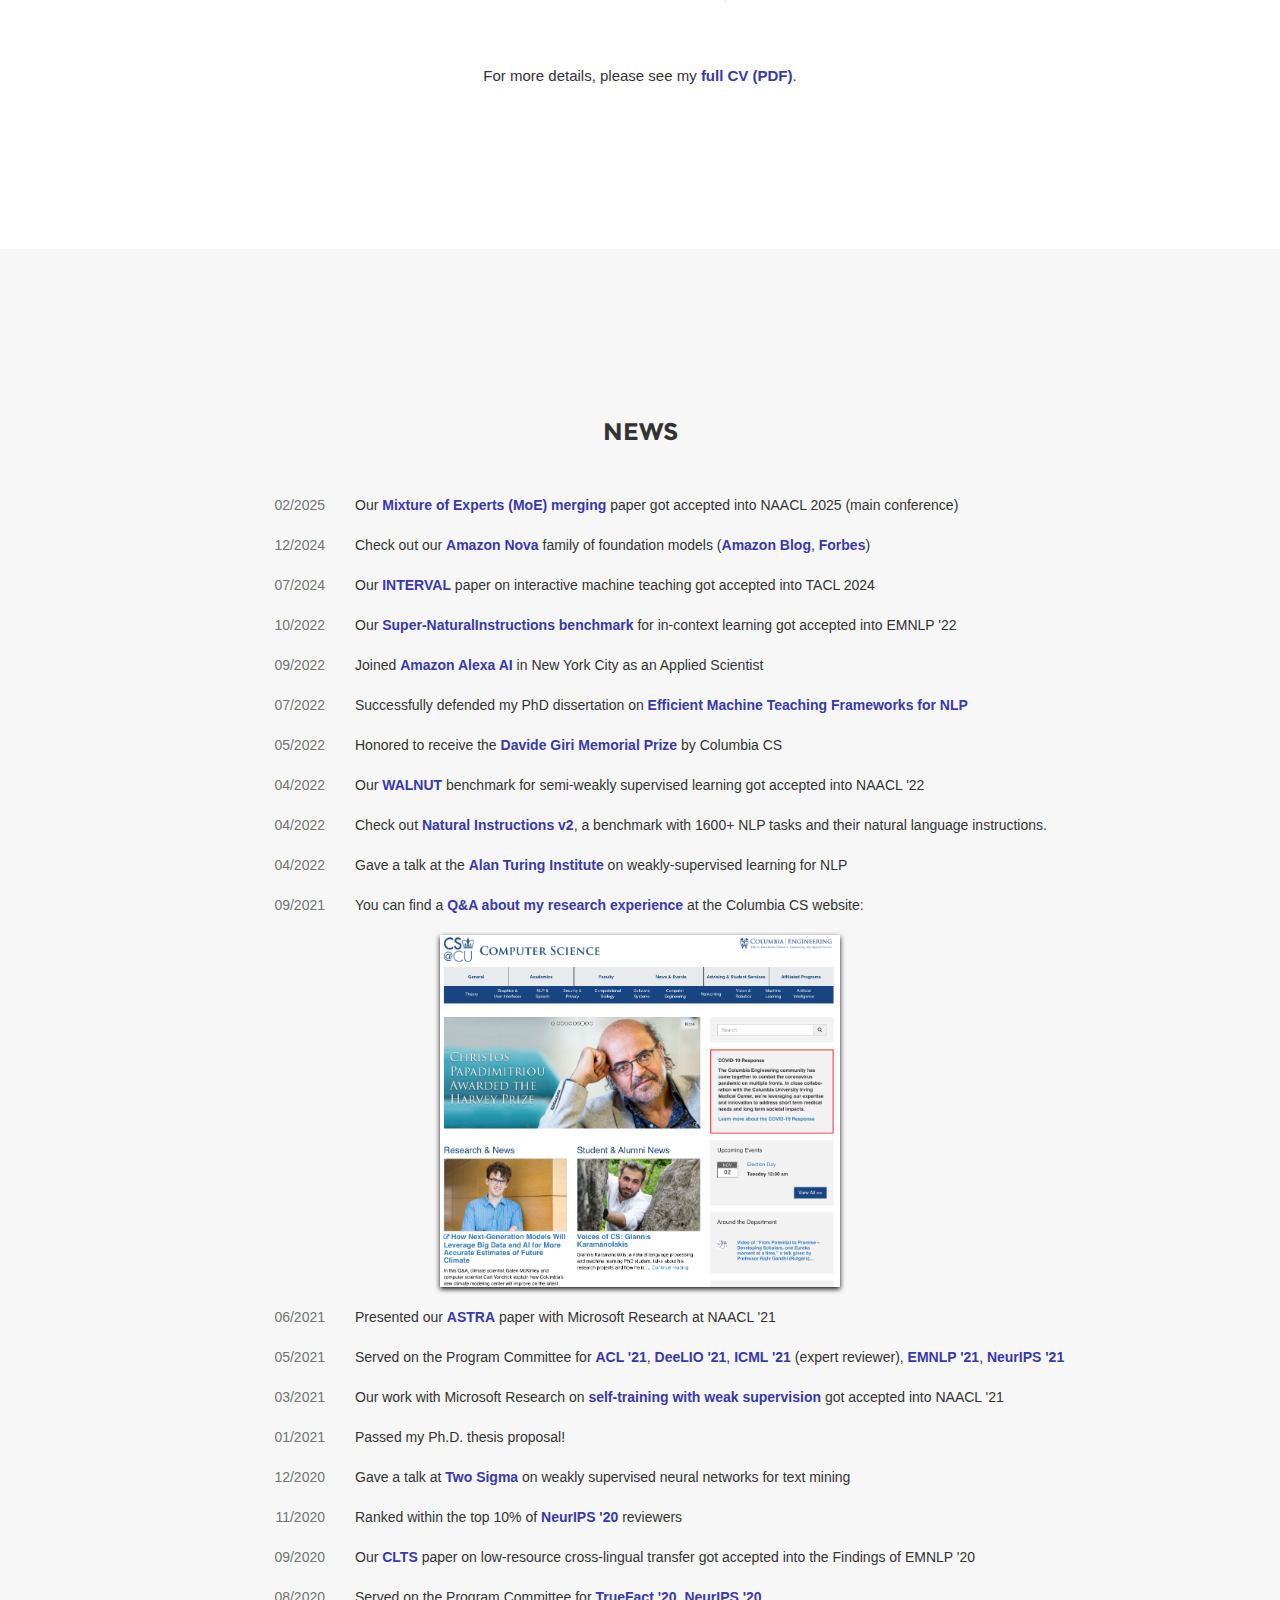
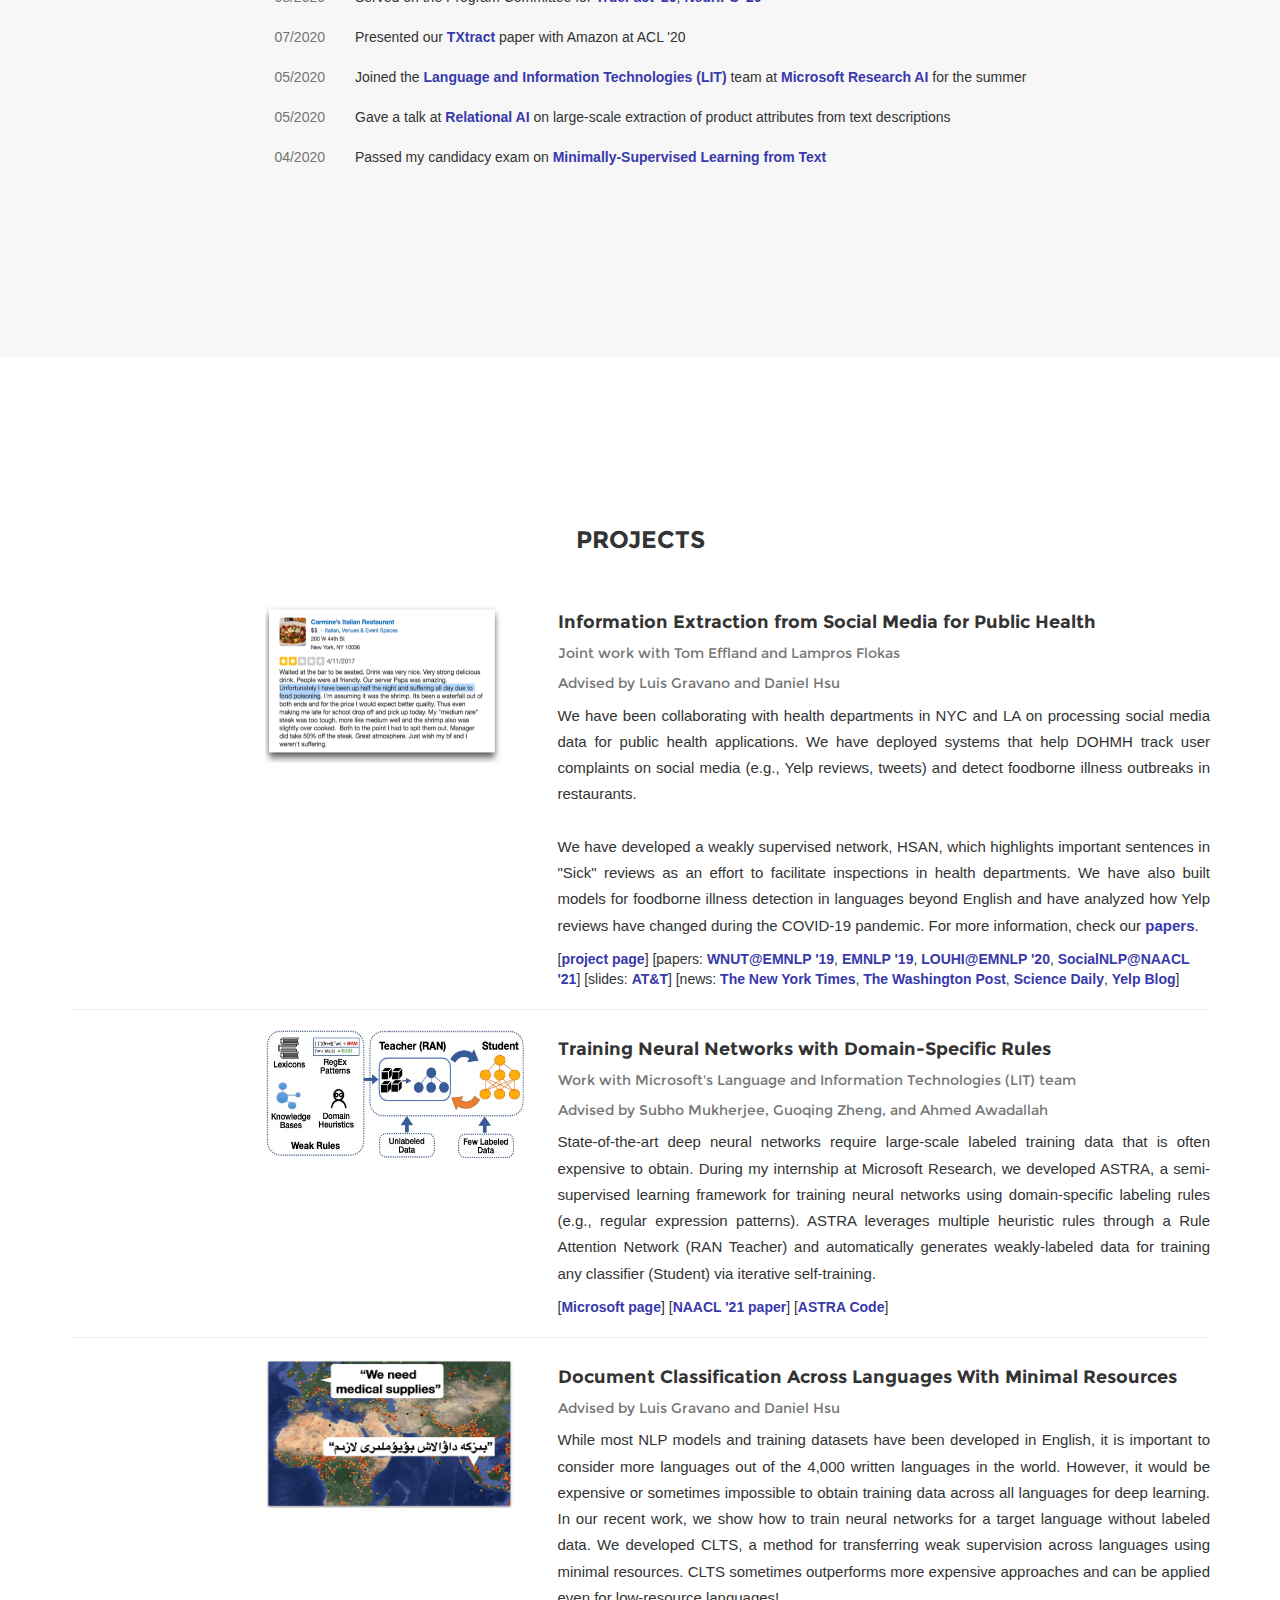
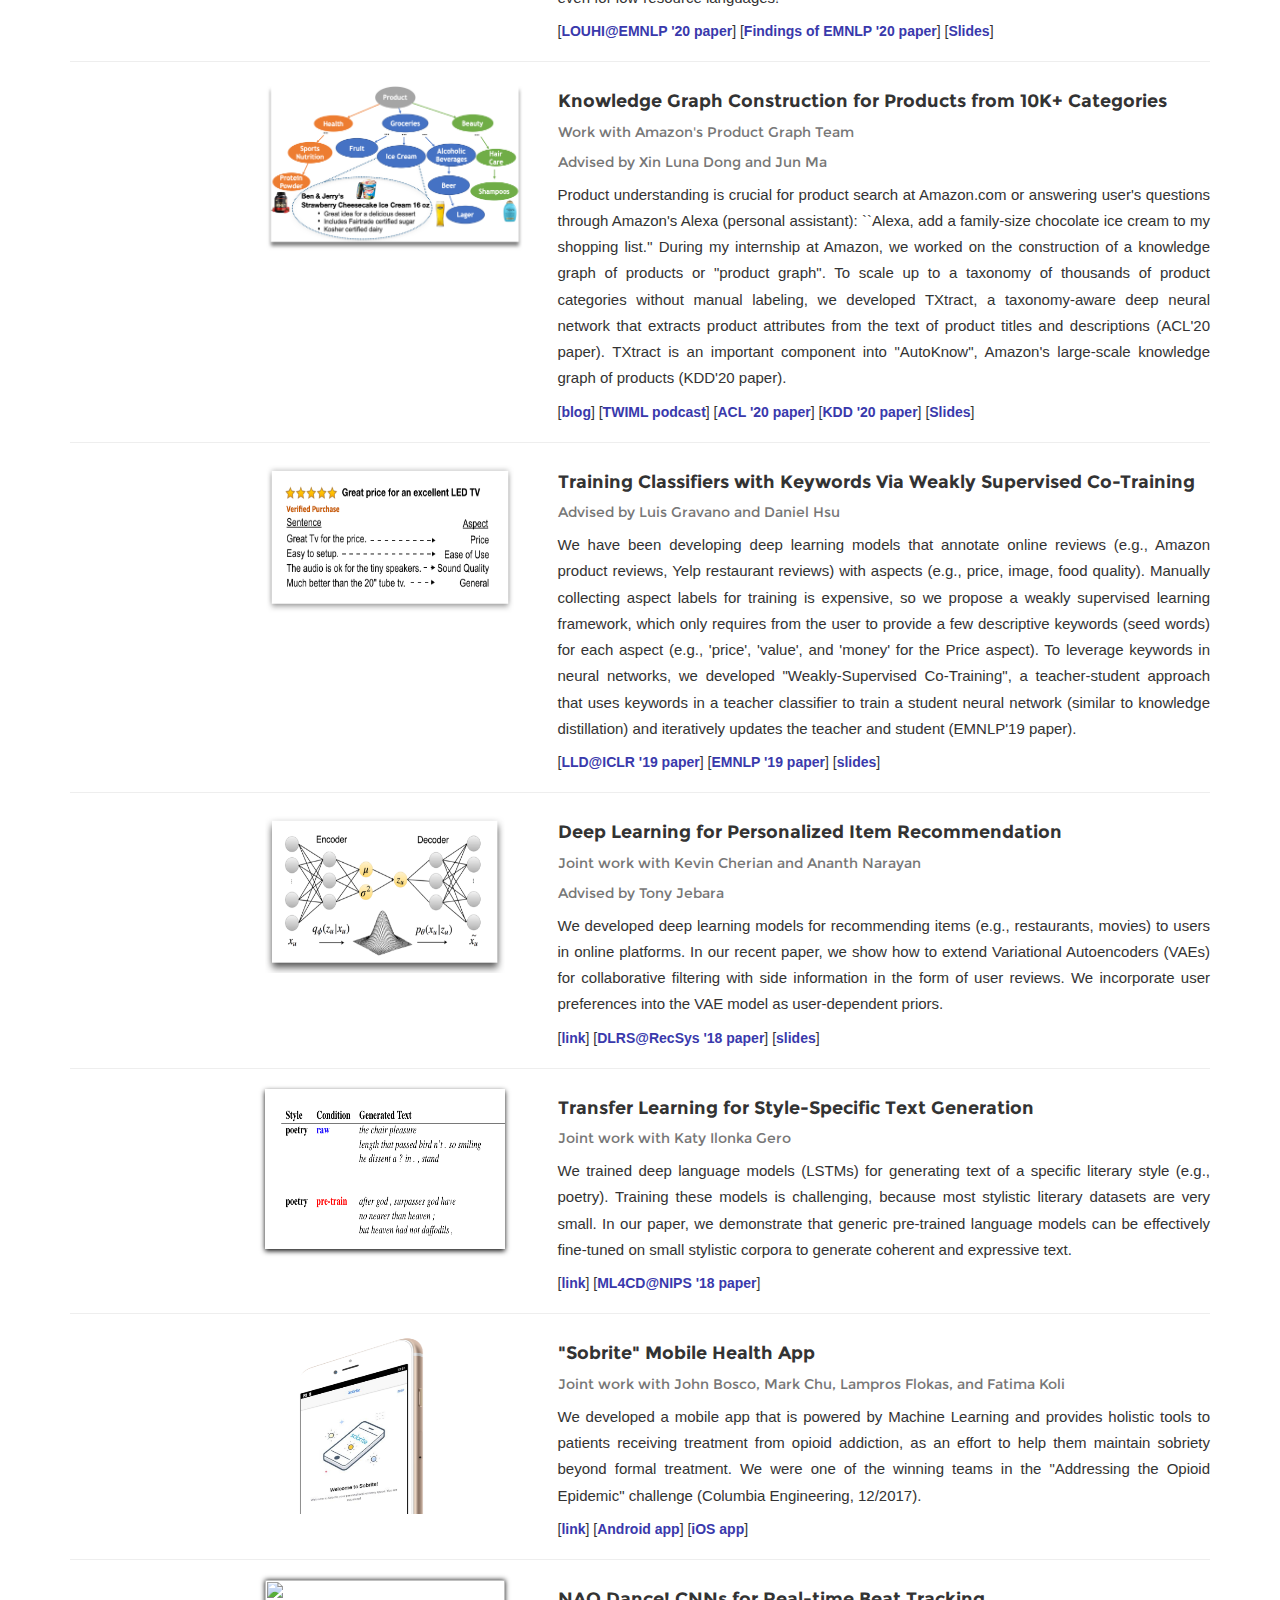
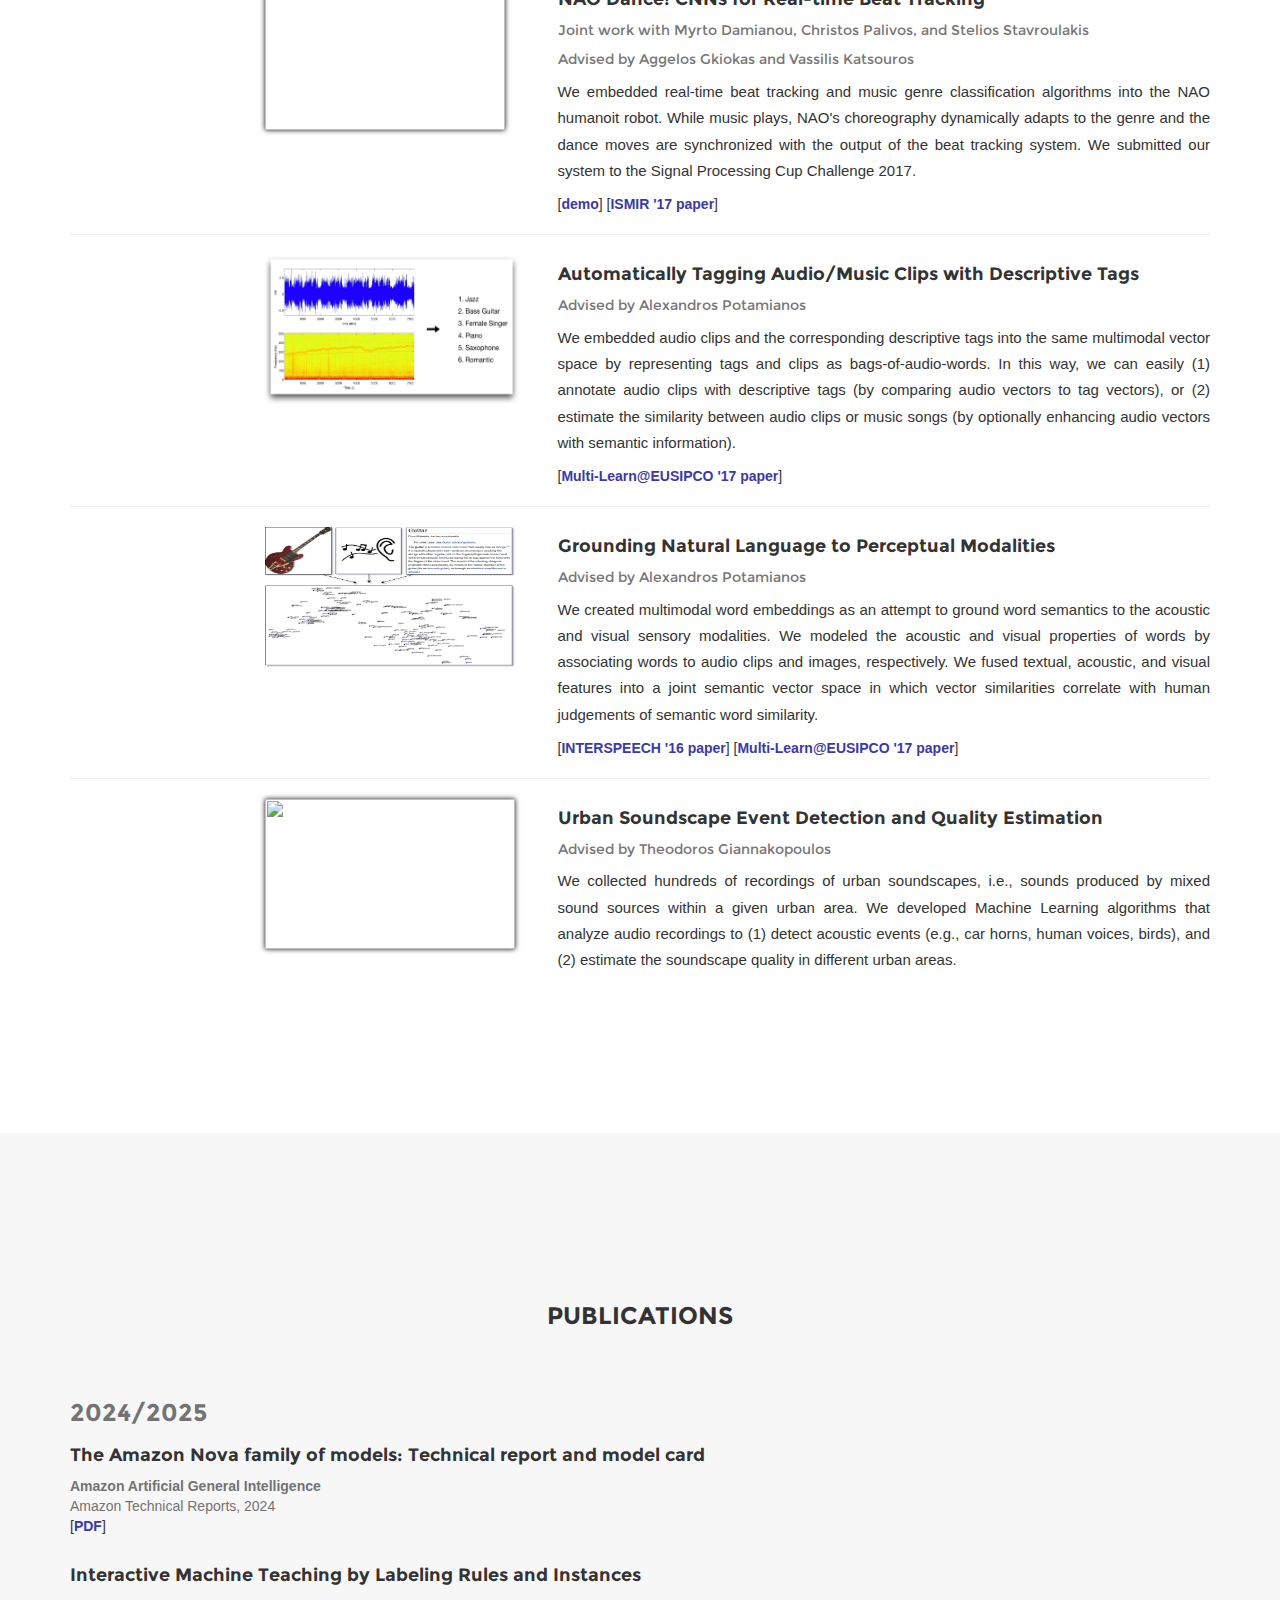
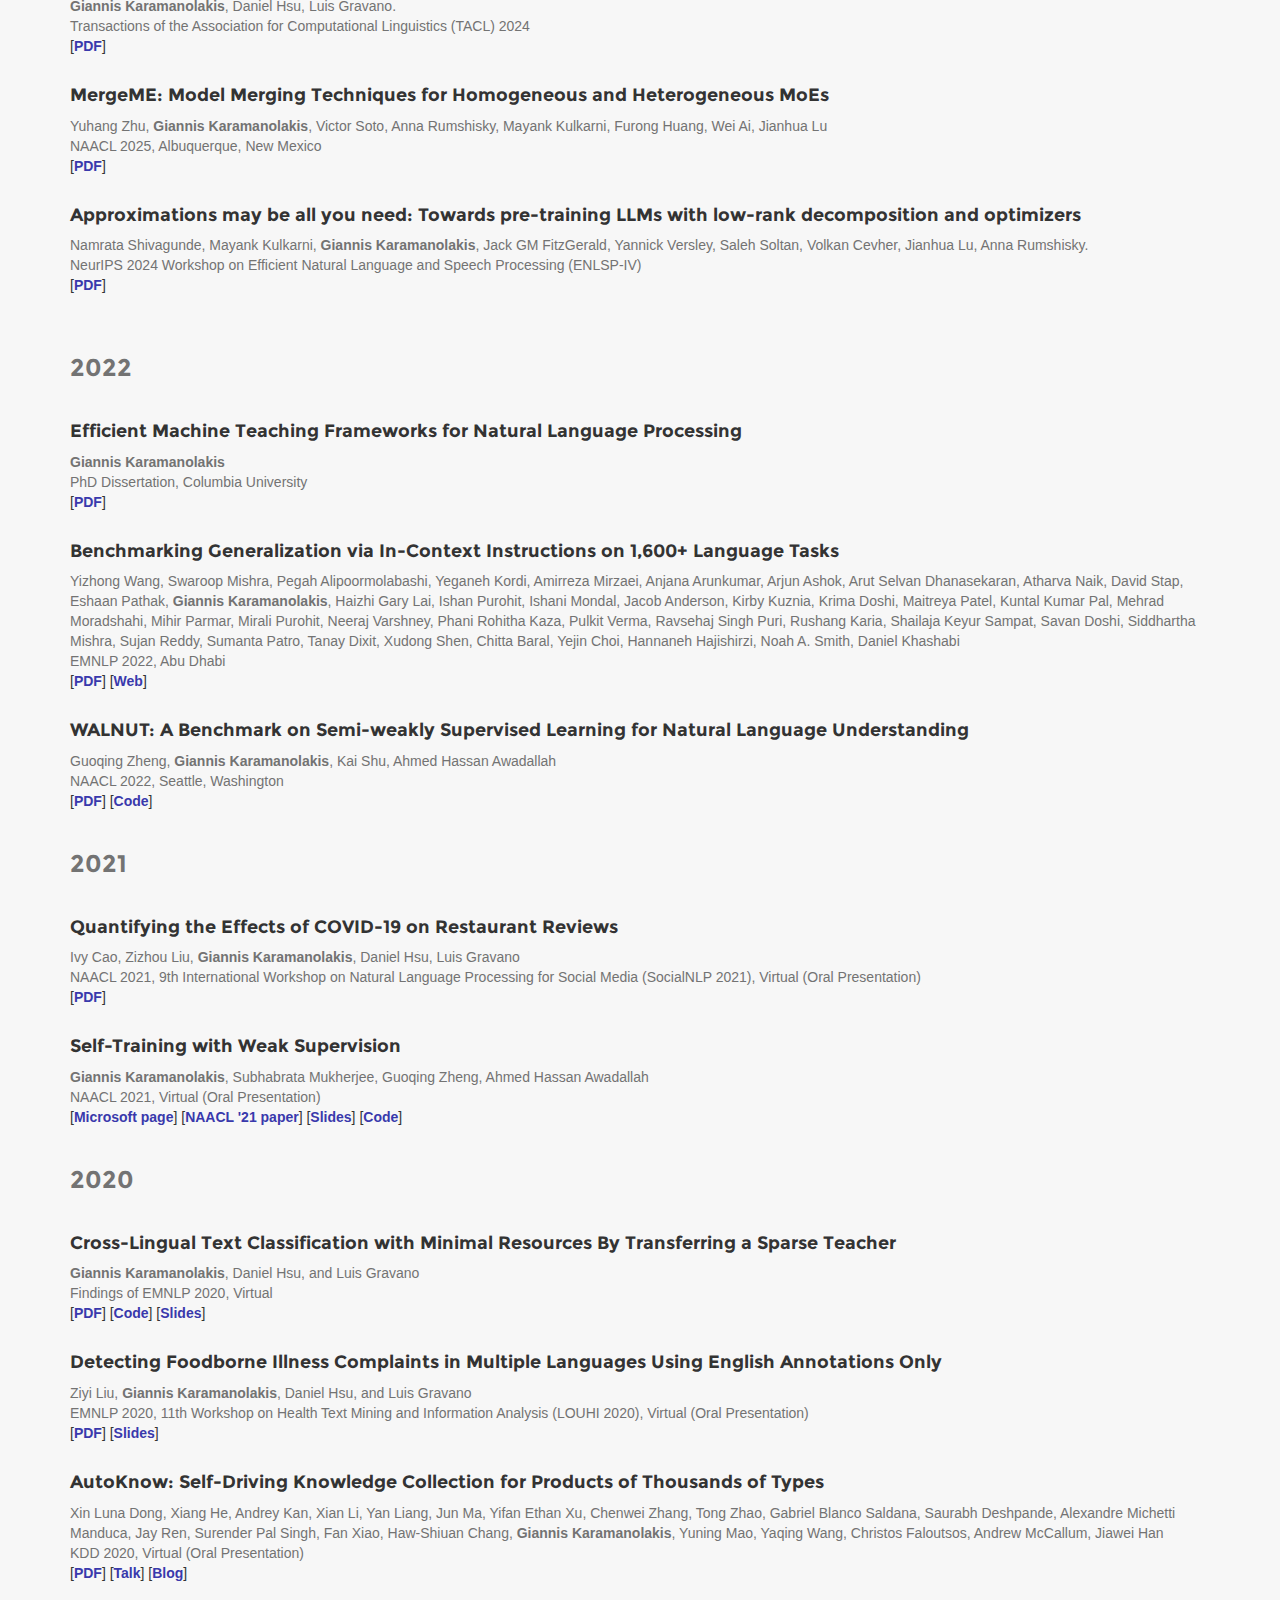
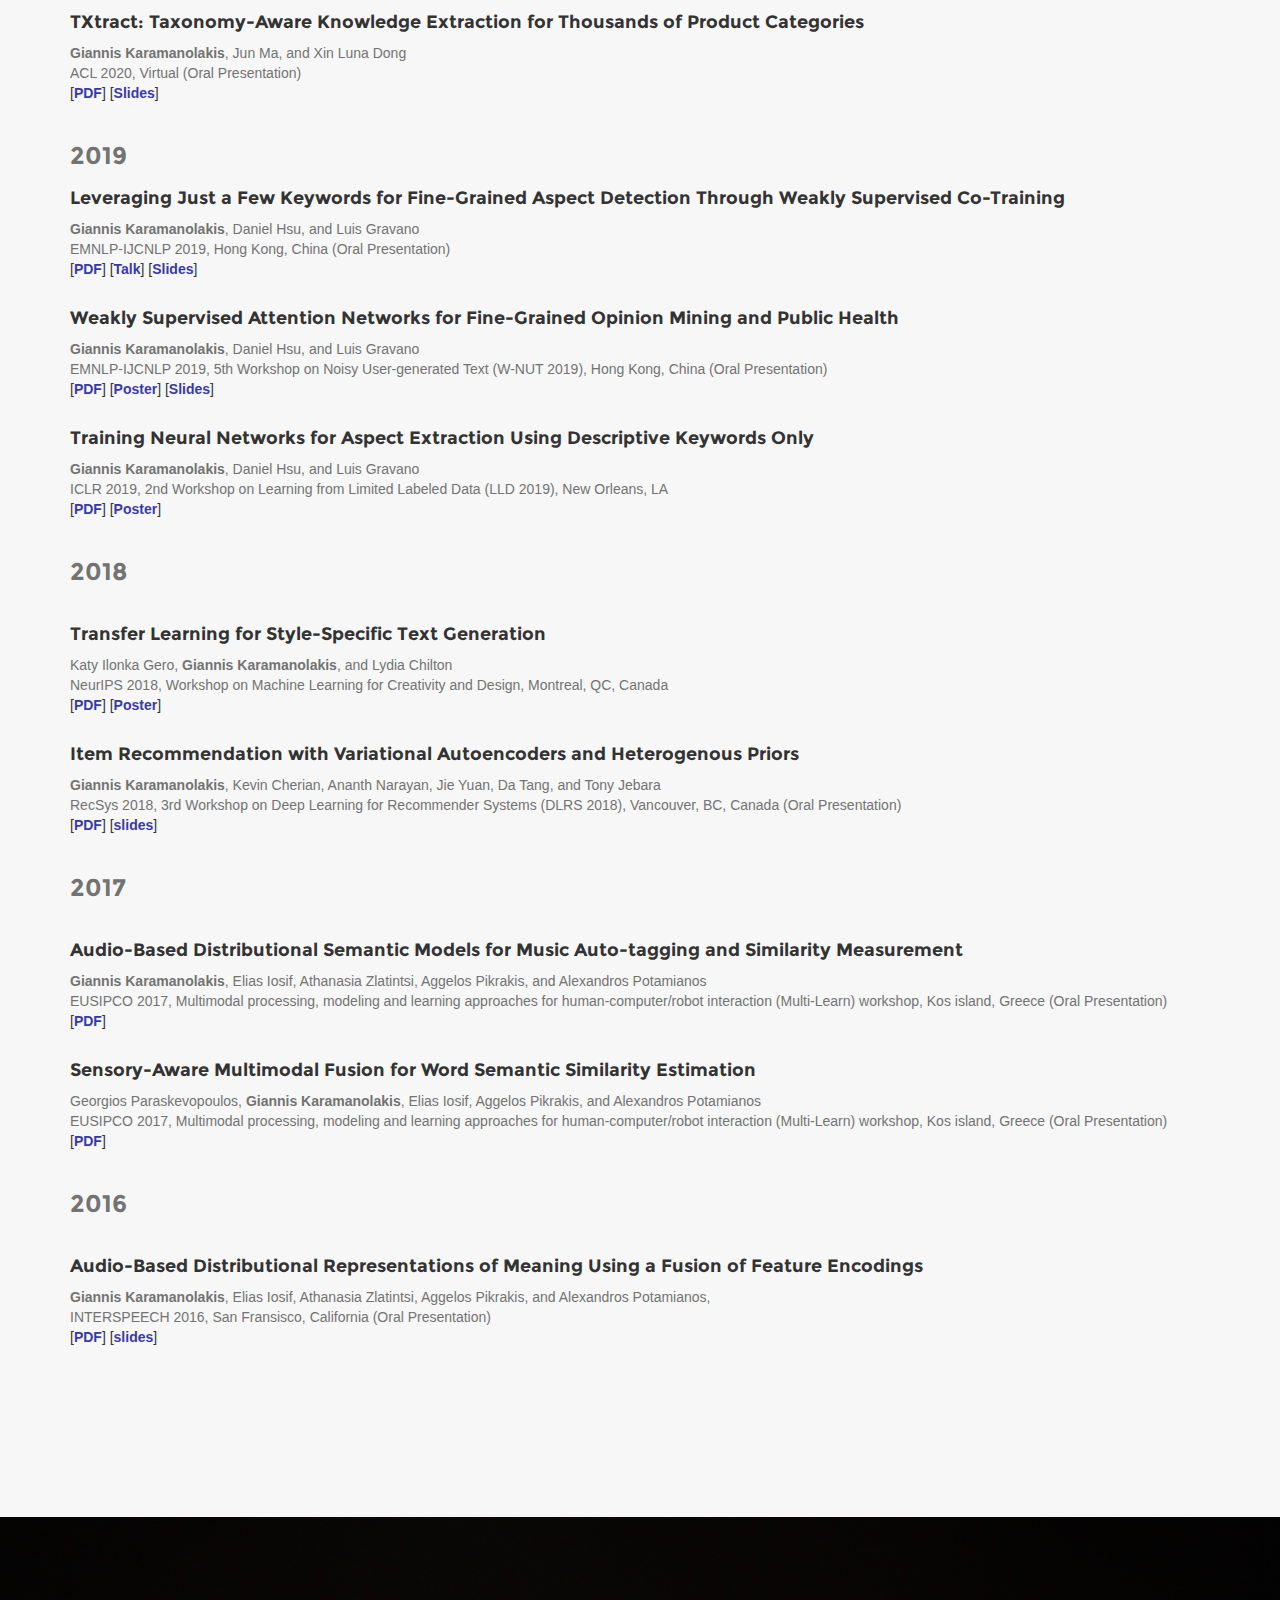
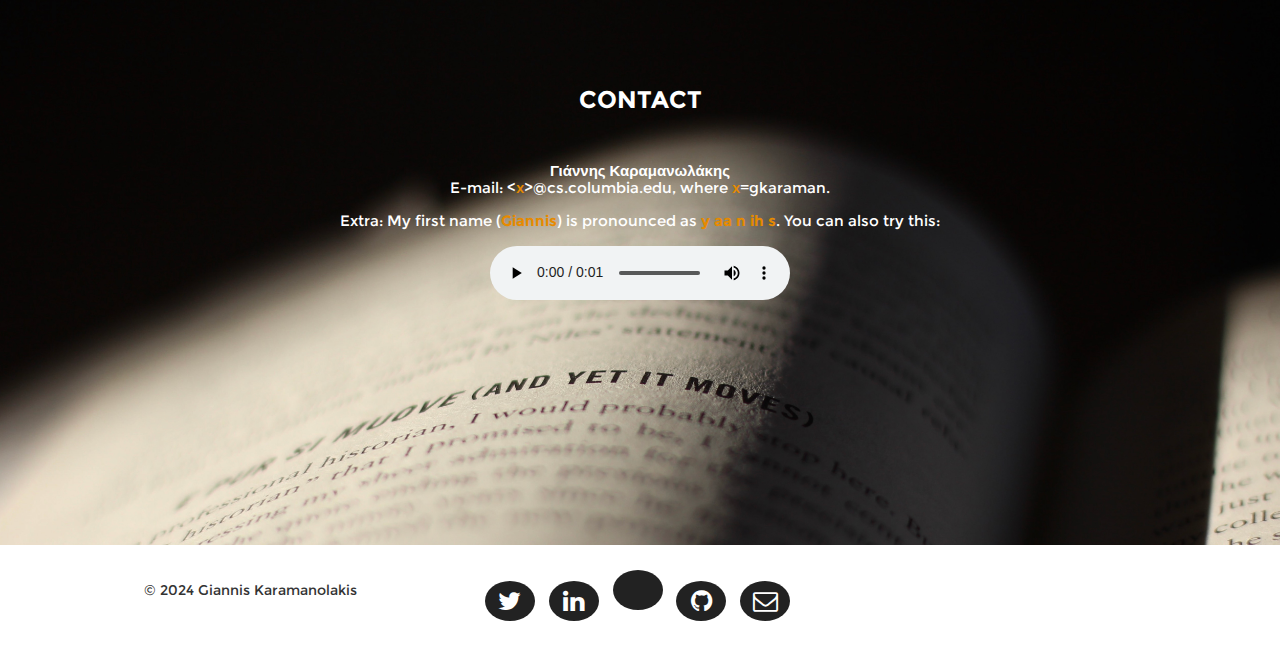
==== commit bbe34406: "Update index.html" ====
--- a/index.html
+++ b/index.html
@@ -425,7 +425,7 @@
                 <br>
 
                 <div class="row">
-                    <div class="col-lg-1 col-md-2 col-sm-2 col-xs-2 col-lg-offset-2 col-md-offset-1 col-sm-offset-0 col-xs-offset-1 text-muted text-right">12/2024</div>
+                    <div class="col-lg-1 col-md-2 col-sm-2 col-xs-2 col-lg-offset-2 col-md-offset-1 col-sm-offset-0 col-xs-offset-1 text-muted text-right">07/2024</div>
                     <div class="col-lg-8 col-md-7 col-sm-8 col-xs-8">Our <a target="_blank" href="https://direct.mit.edu/tacl/article/doi/10.1162/tacl_a_00707/125276/Interactive-Machine-Teaching-by-Labeling-Rules-and">INTERVAL</a> paper on interactive machine teaching got accepted into TACL 2024</div>
                 </div>
                 <br>
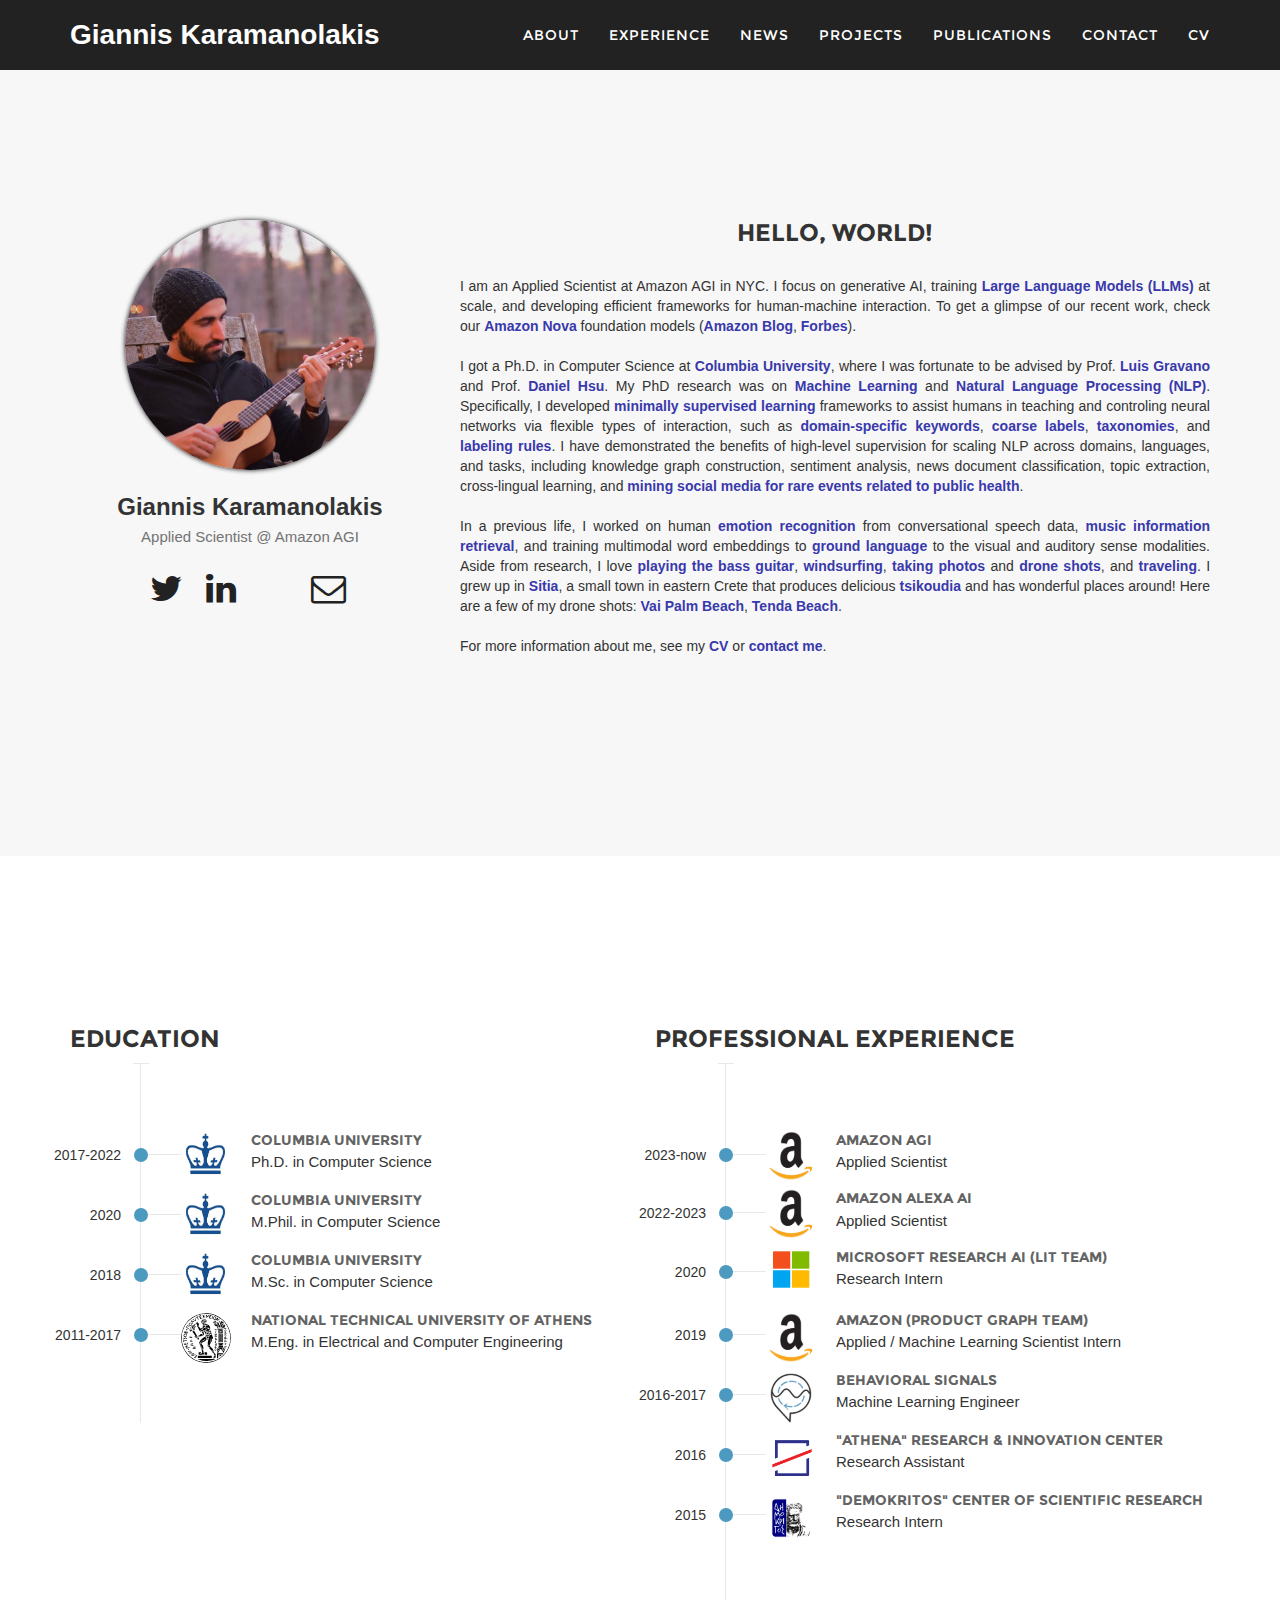
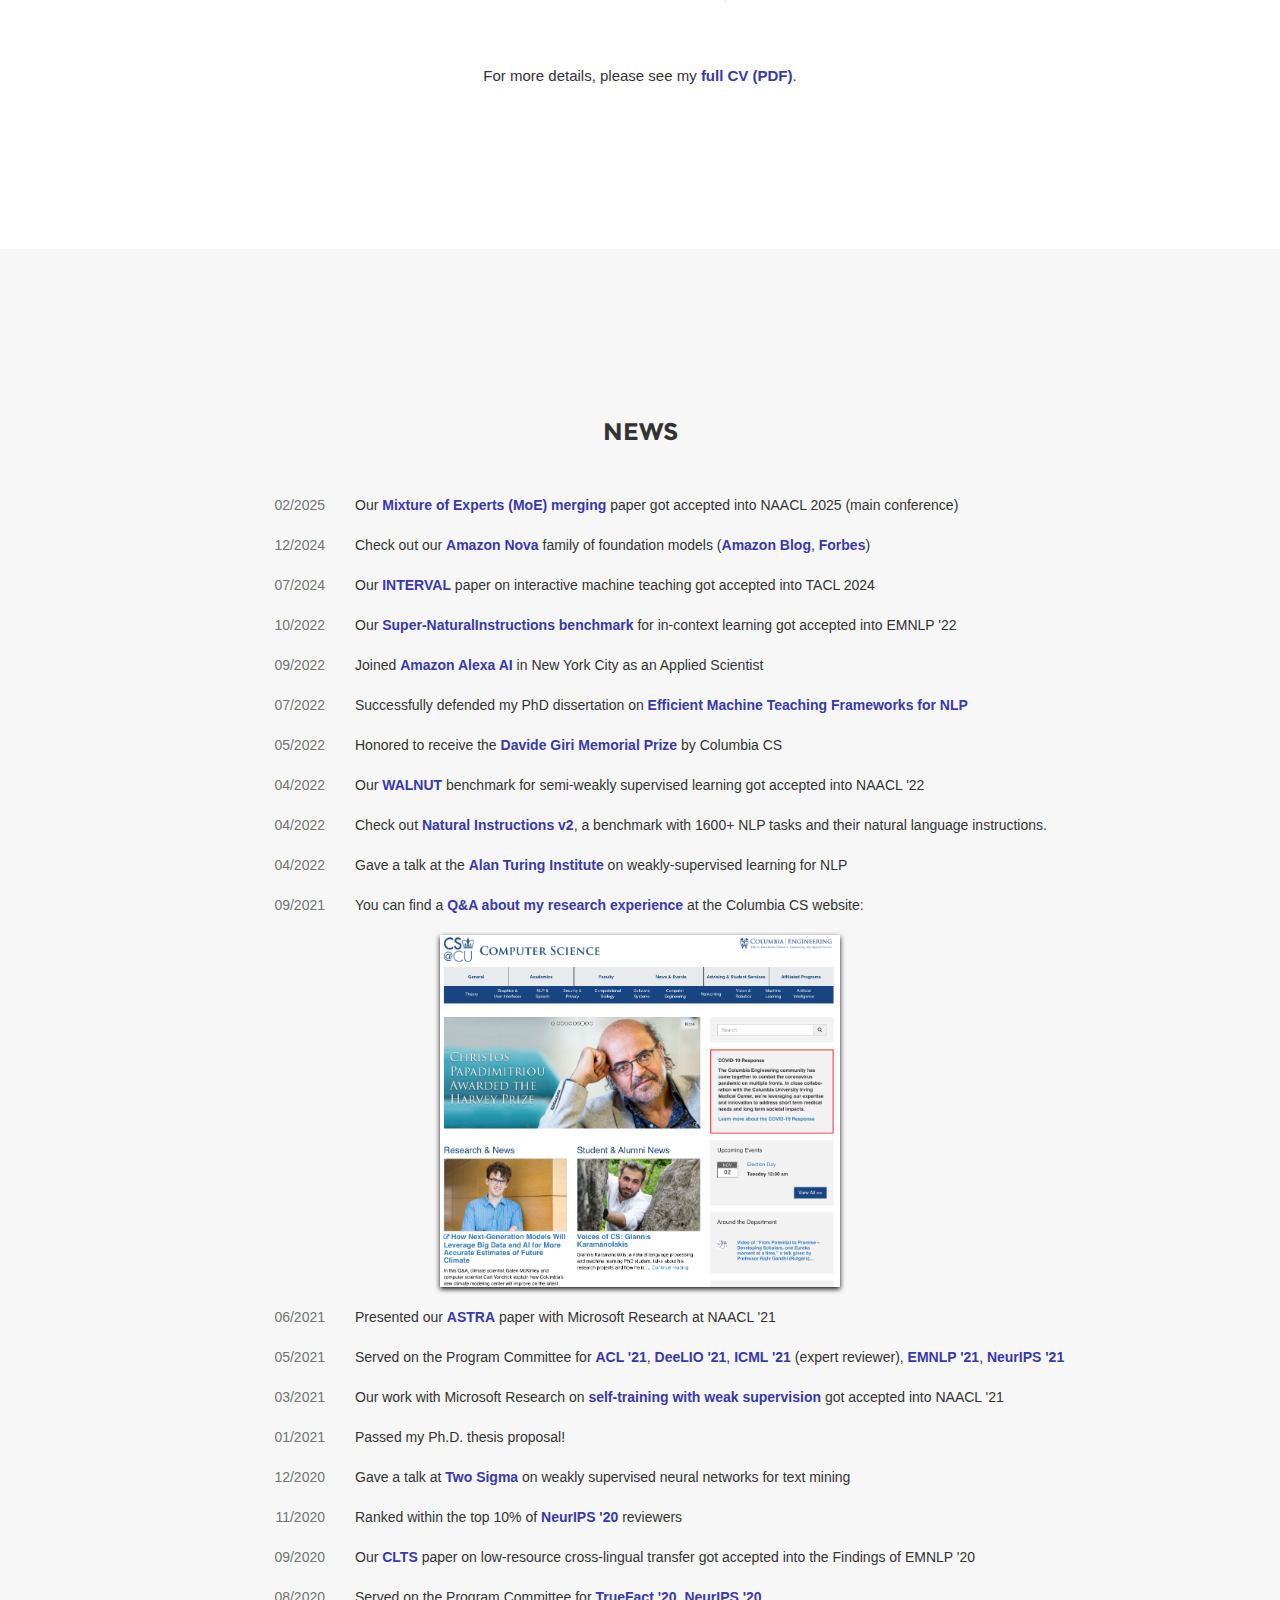
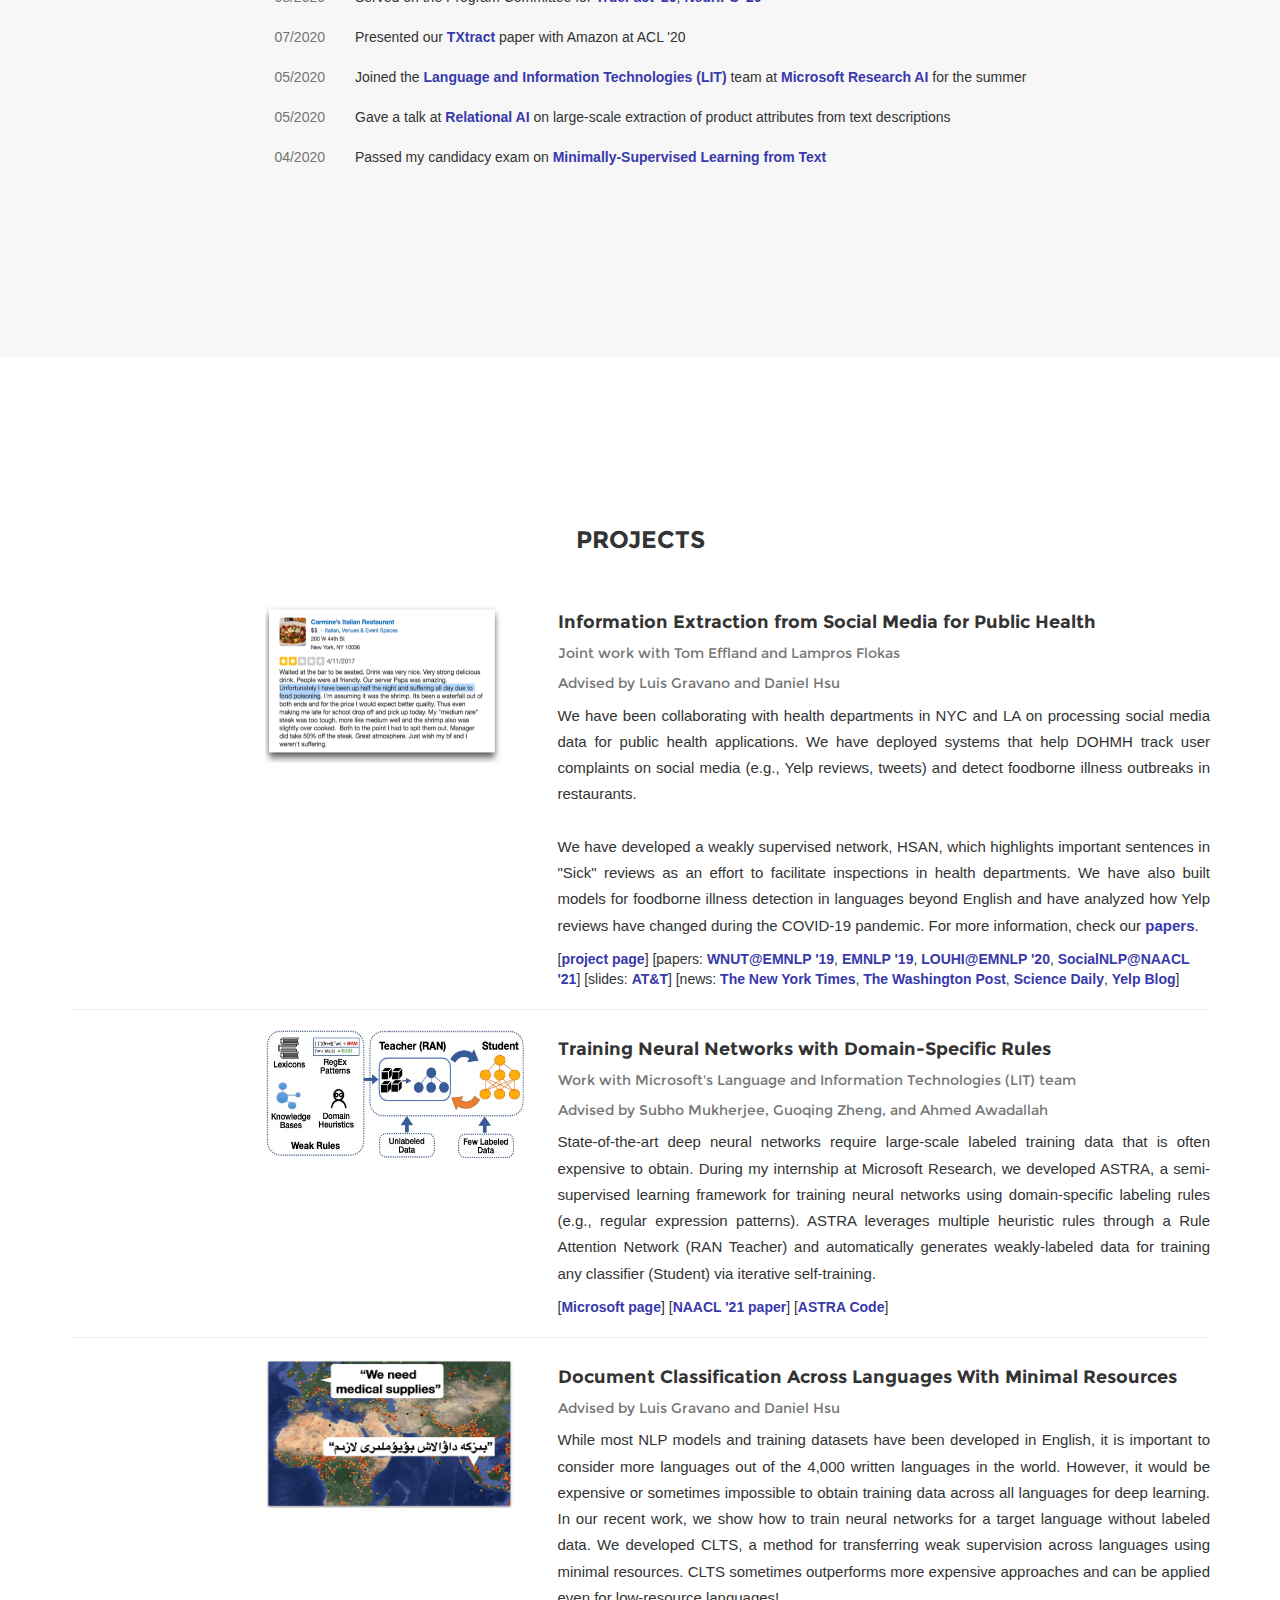
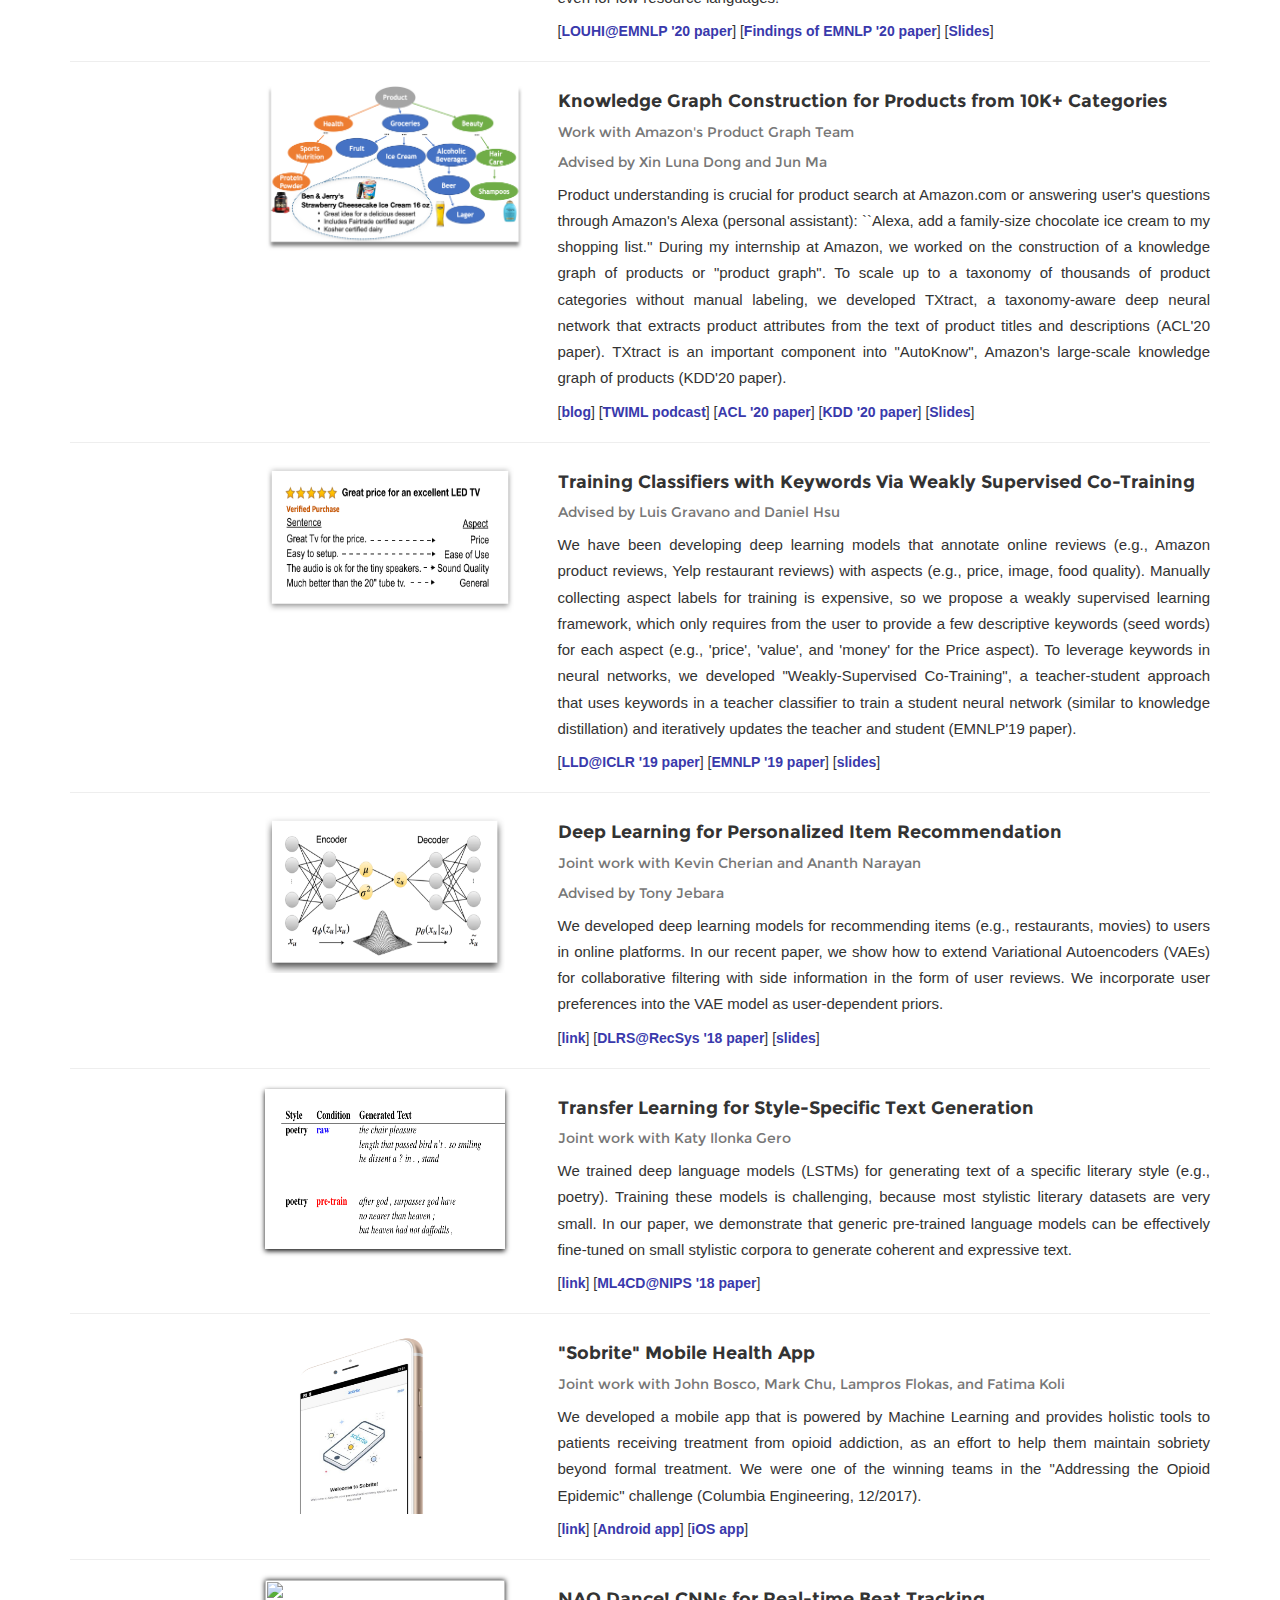
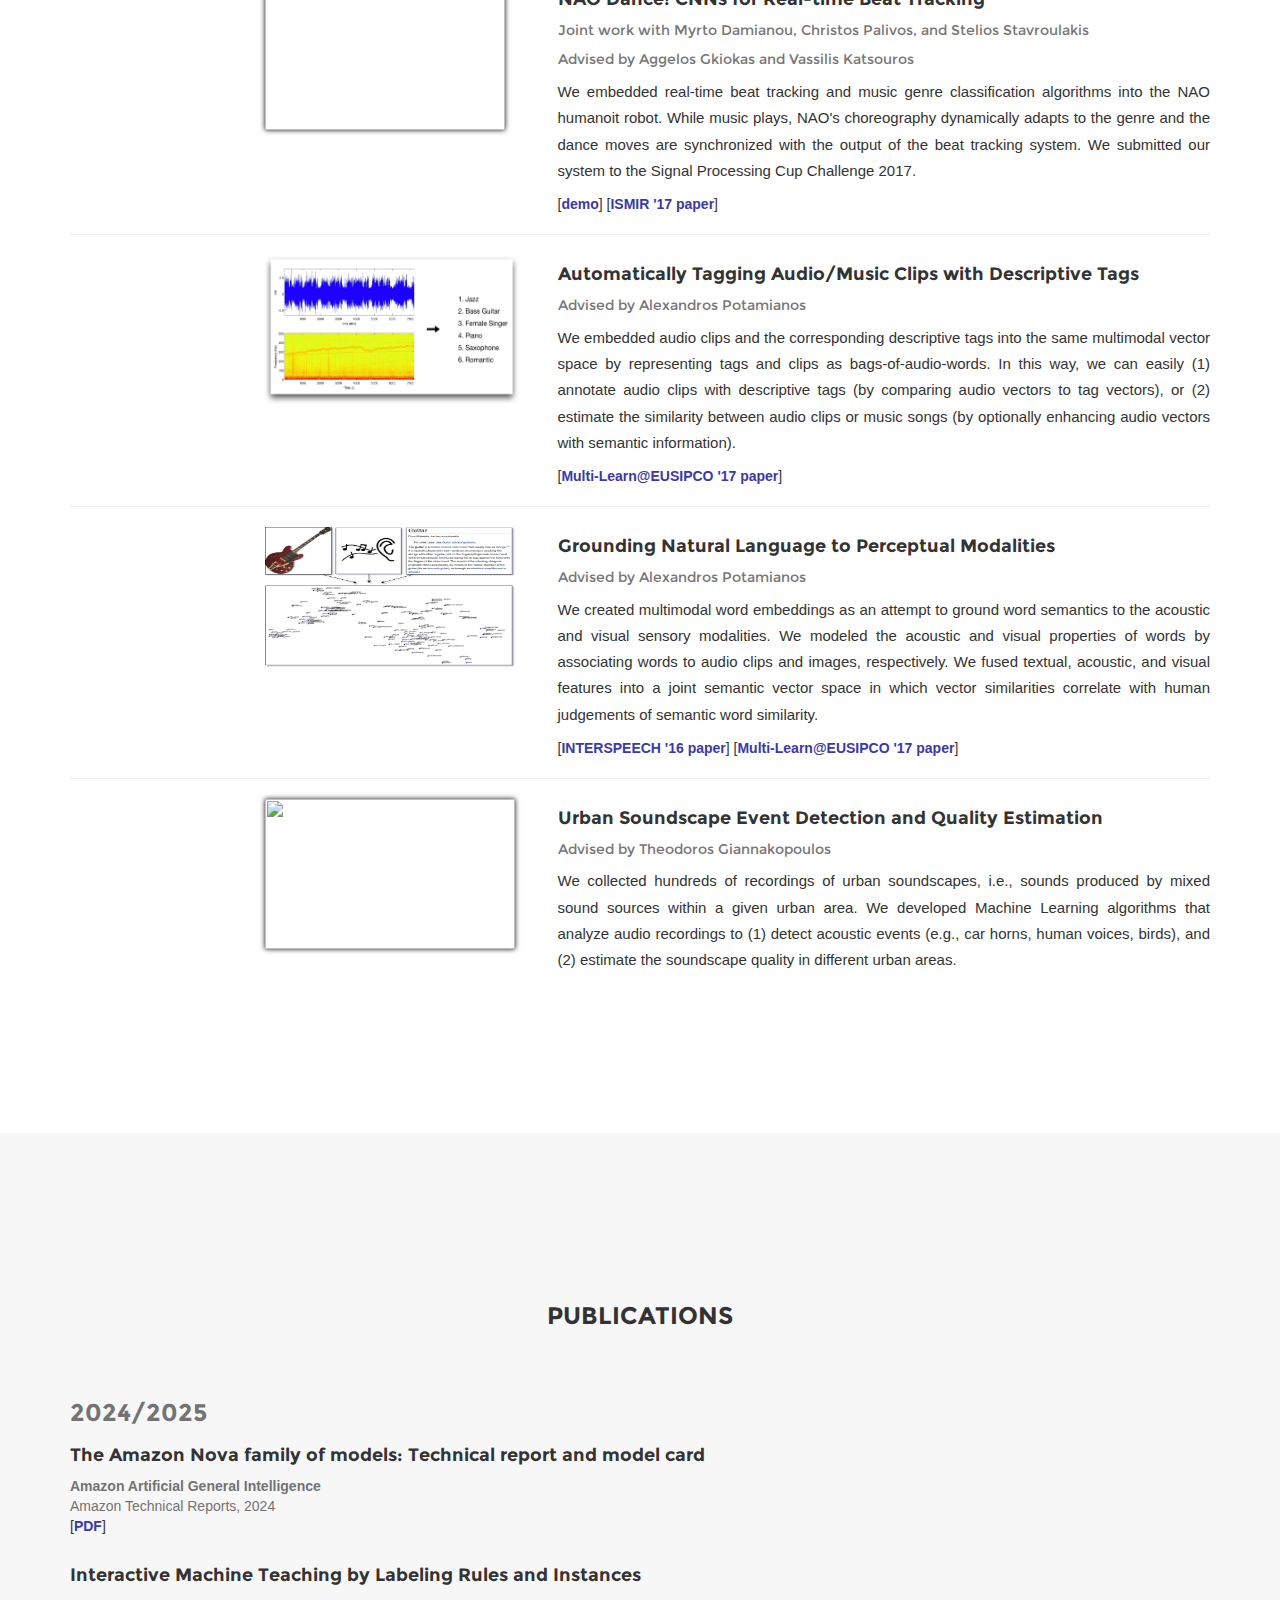
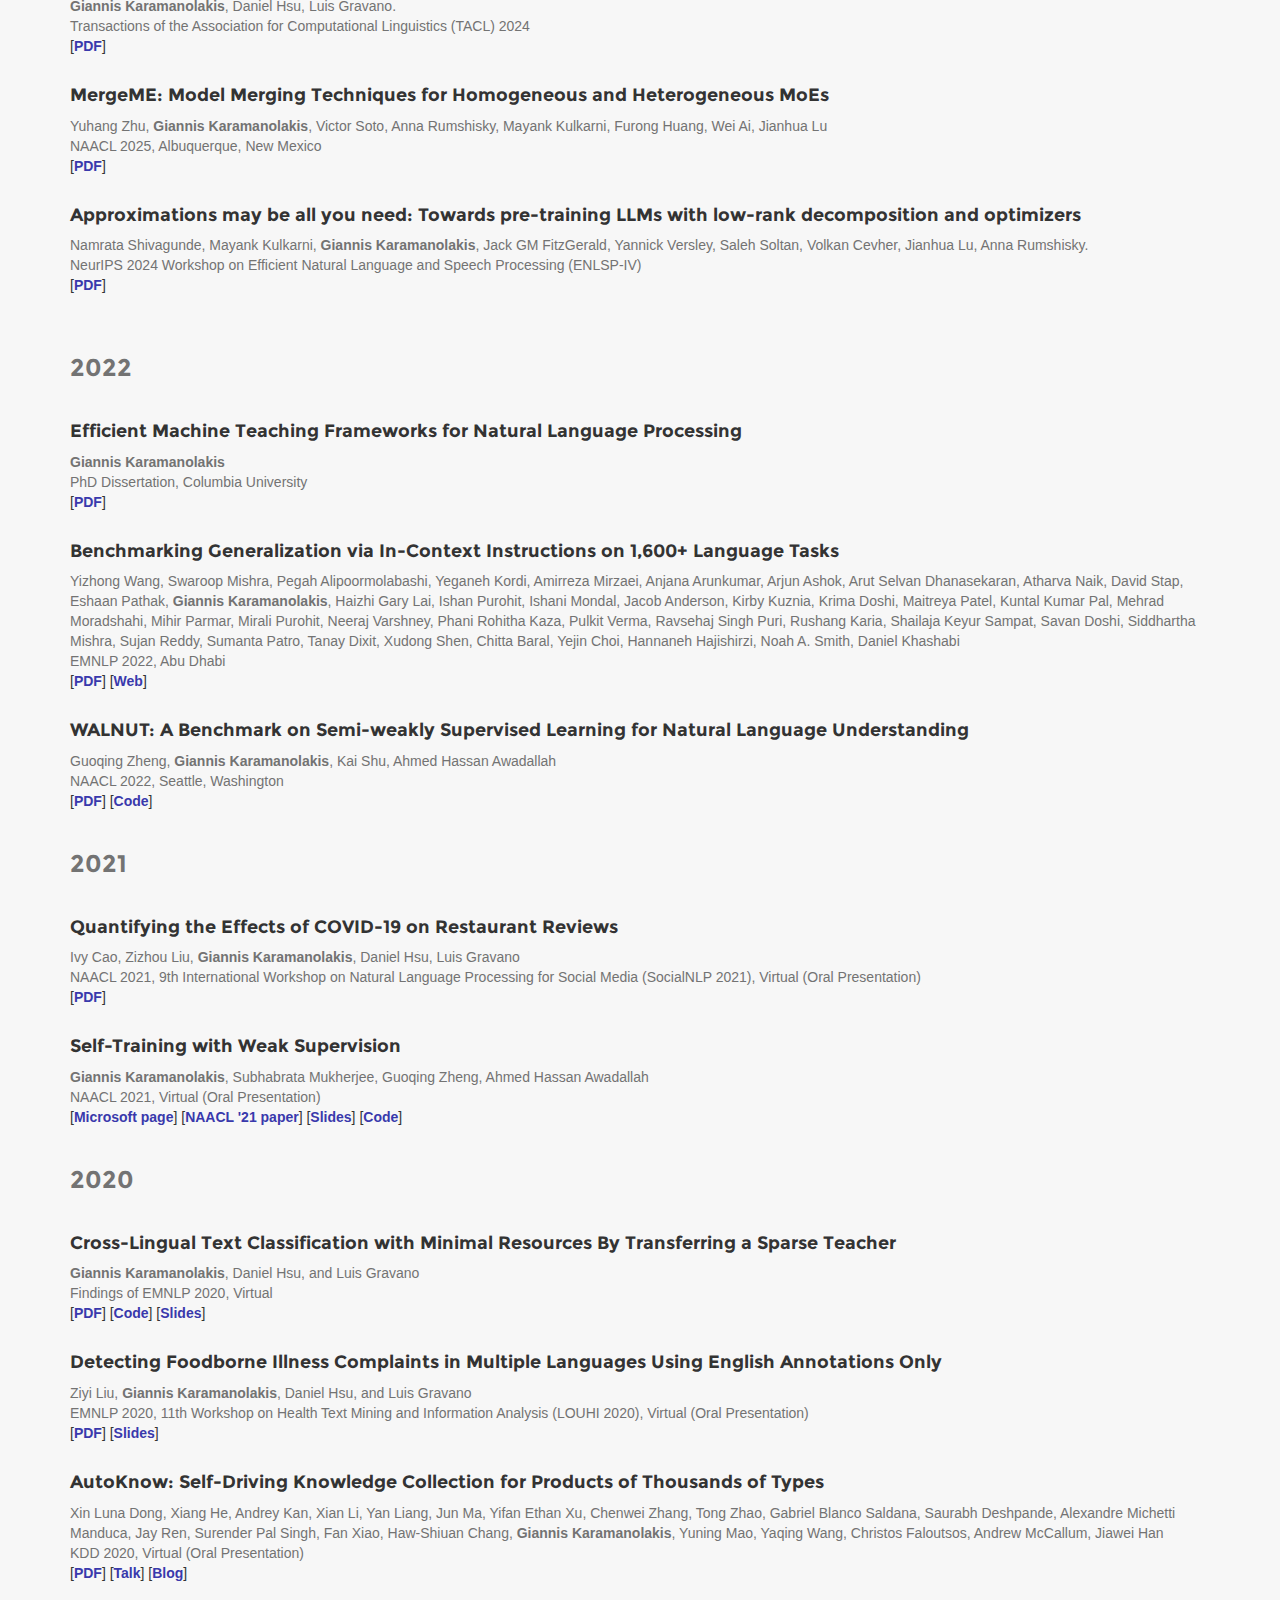
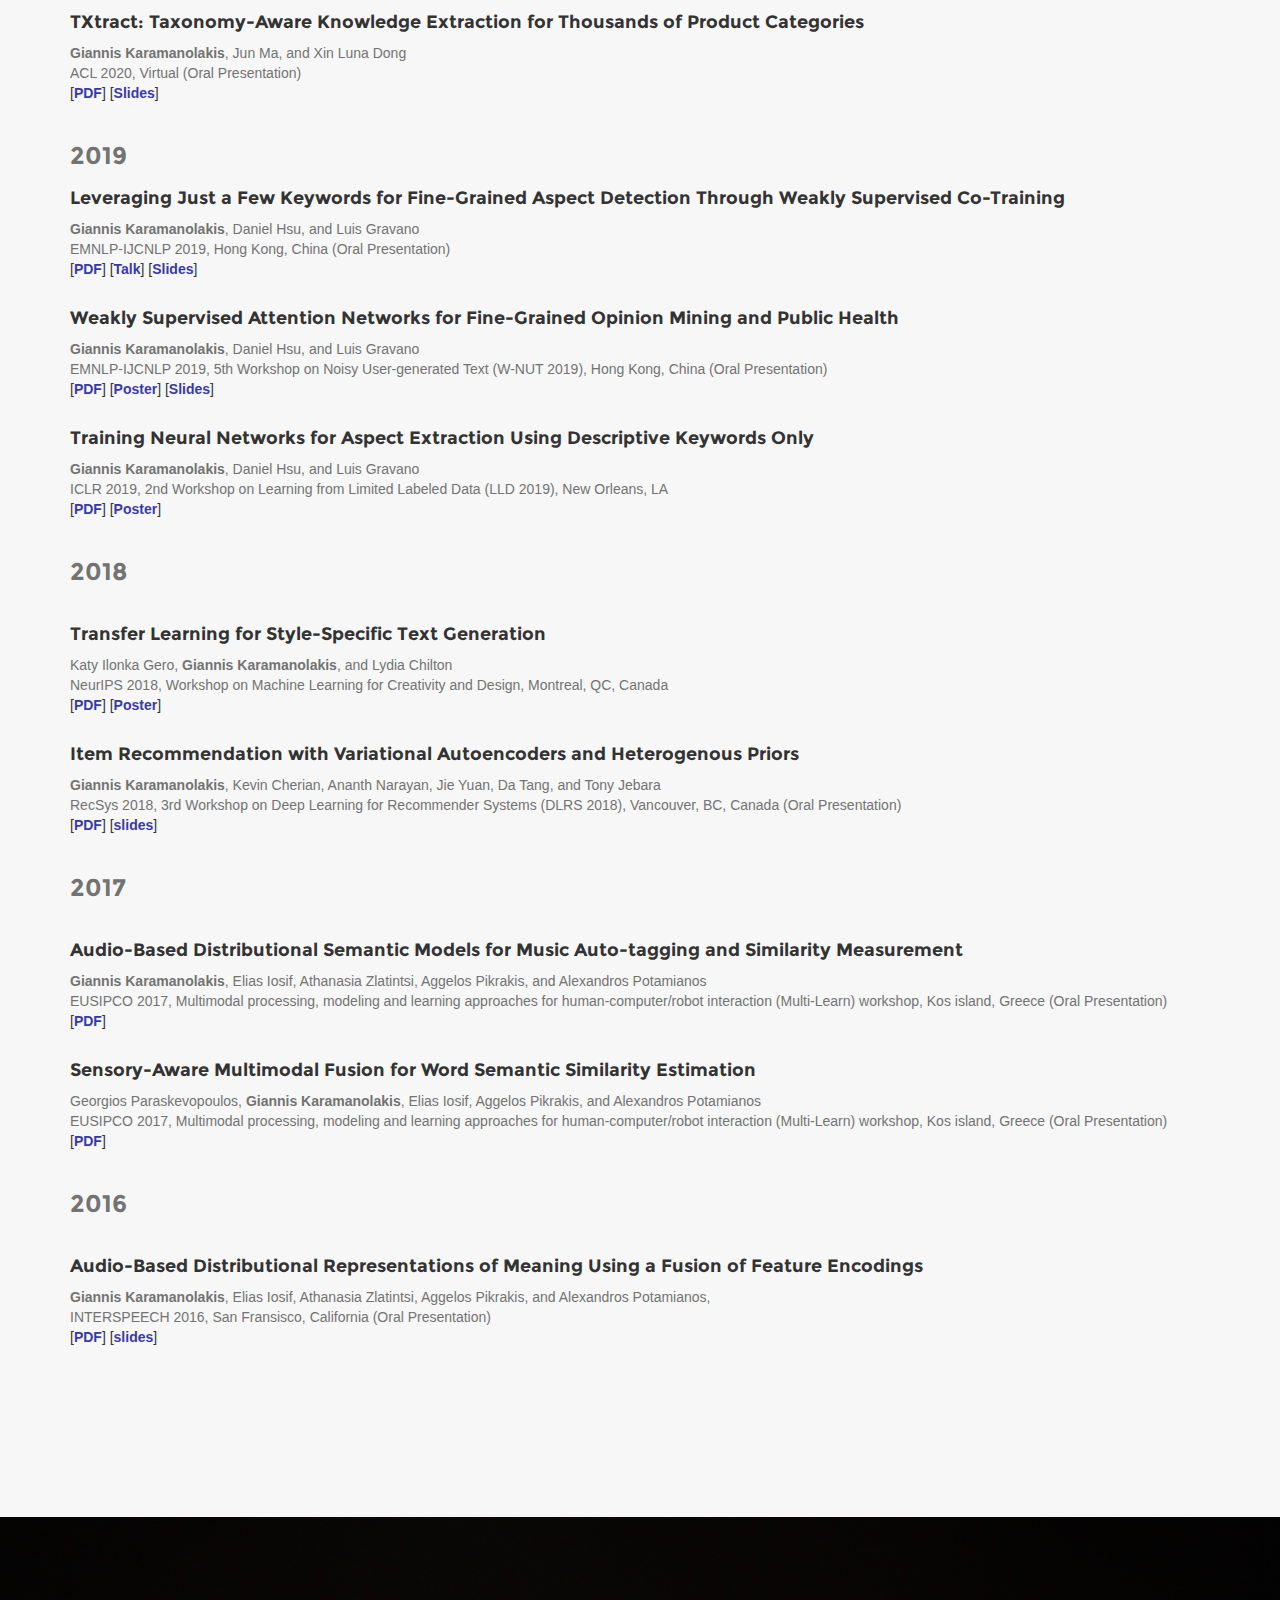
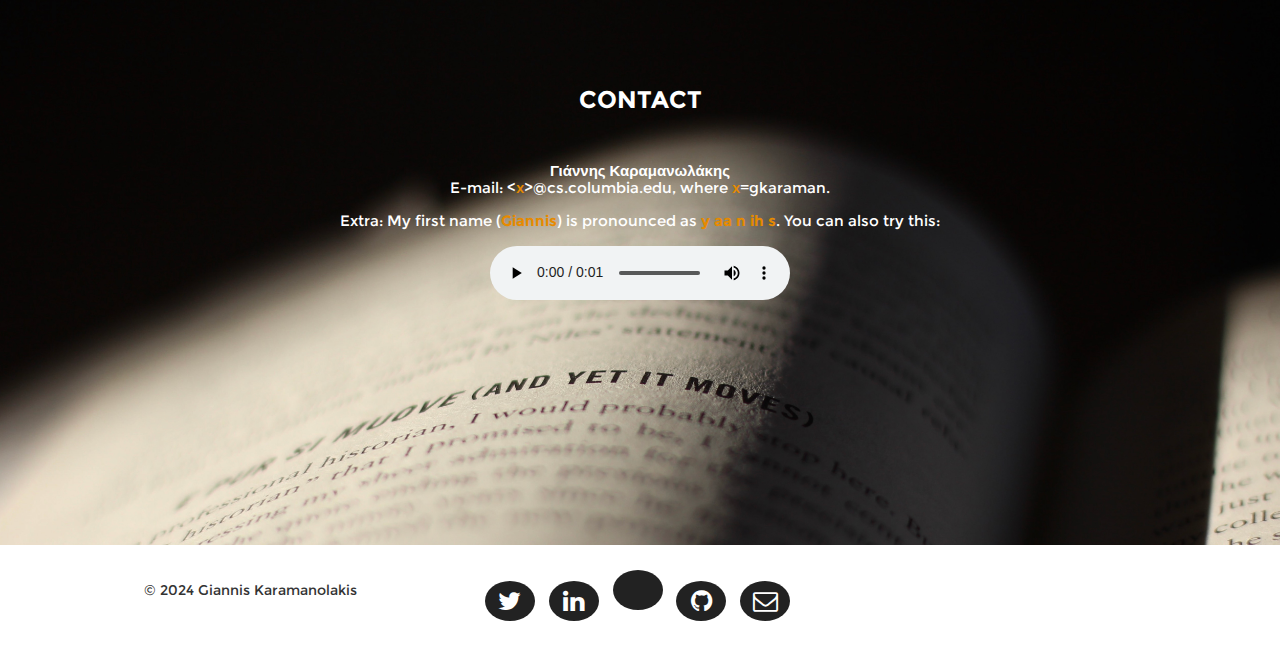
==== commit 82dfde3d: "Update index.html" ====
--- a/index.html
+++ b/index.html
@@ -128,7 +128,7 @@
                 <div class="col-lg-8 col-md-8 col-sm-12 col-xs-12" style="text-align:justify;">
                     <p><h3><center>Hello, world!</center></h3>
 
-                        <br>I am an Applied Scientist at Amazon AGI in NYC. I focus on generative AI, training <a target="_blank" href="https://aws.amazon.com/what-is/large-language-model/">Large Language Models (LLMs)</a> at scale, and developing efficient frameworks for teaching models to solve complex tasks with minimal supervision. To get a glimpse of our recent work, check our <a target="_blank" href="https://aws.amazon.com/ai/generative-ai/nova/">Amazon Nova</a> foundation models (<a target="_blank" href="https://aws.amazon.com/ai/generative-ai/nova/">Amazon Blog</a>, <a target="_blank" href="https://www.forbes.com/sites/torconstantino/2024/12/05/amazon-makes-big-bold-push-into-ai---leaves-experts-amazed/">Forbes</a>). <br>
+                        <br>I am an Applied Scientist at Amazon AGI in NYC. I focus on generative AI, training <a target="_blank" href="https://aws.amazon.com/what-is/large-language-model/">Large Language Models (LLMs)</a> at scale, and developing efficient frameworks for human-machine interaction. To get a glimpse of our recent work, check our <a target="_blank" href="https://aws.amazon.com/ai/generative-ai/nova/">Amazon Nova</a> foundation models (<a target="_blank" href="https://aws.amazon.com/ai/generative-ai/nova/">Amazon Blog</a>, <a target="_blank" href="https://www.forbes.com/sites/torconstantino/2024/12/05/amazon-makes-big-bold-push-into-ai---leaves-experts-amazed/">Forbes</a>). <br>
                         <br>
 
                         I got a Ph.D. in Computer Science at <a target="_blank" href="https://www.cs.columbia.edu/">Columbia University</a>, where I was fortunate to be advised by Prof. <a target="_blank" href="http://www.cs.columbia.edu/~gravano/">Luis Gravano</a> and Prof. <a target="_blank" href="http://www.cs.columbia.edu/~djhsu/">Daniel Hsu</a>. My PhD research was on <a target="_blank" href="https://en.wikipedia.org/wiki/Machine_learning">Machine Learning</a> and <a target="_blank" href="https://en.wikipedia.org/wiki/Natural_language_processing">Natural Language Processing (NLP)</a>. 
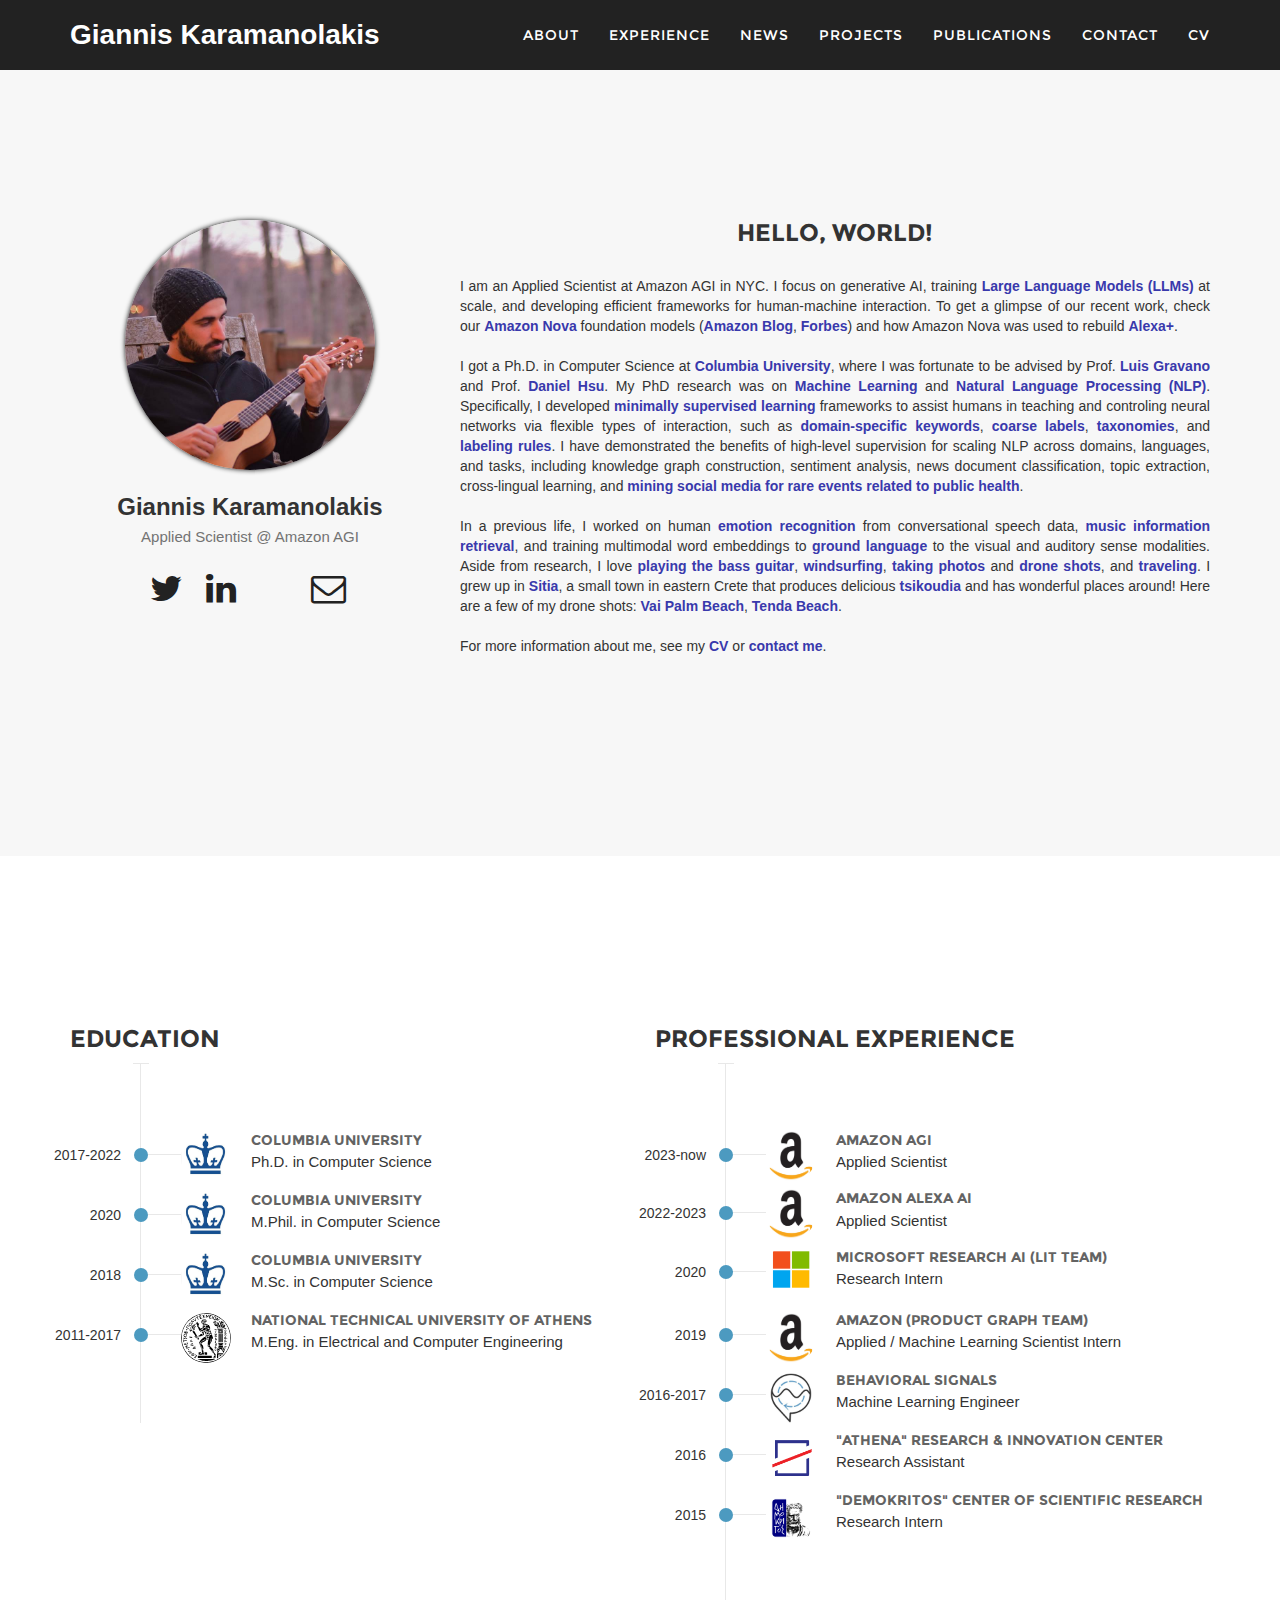
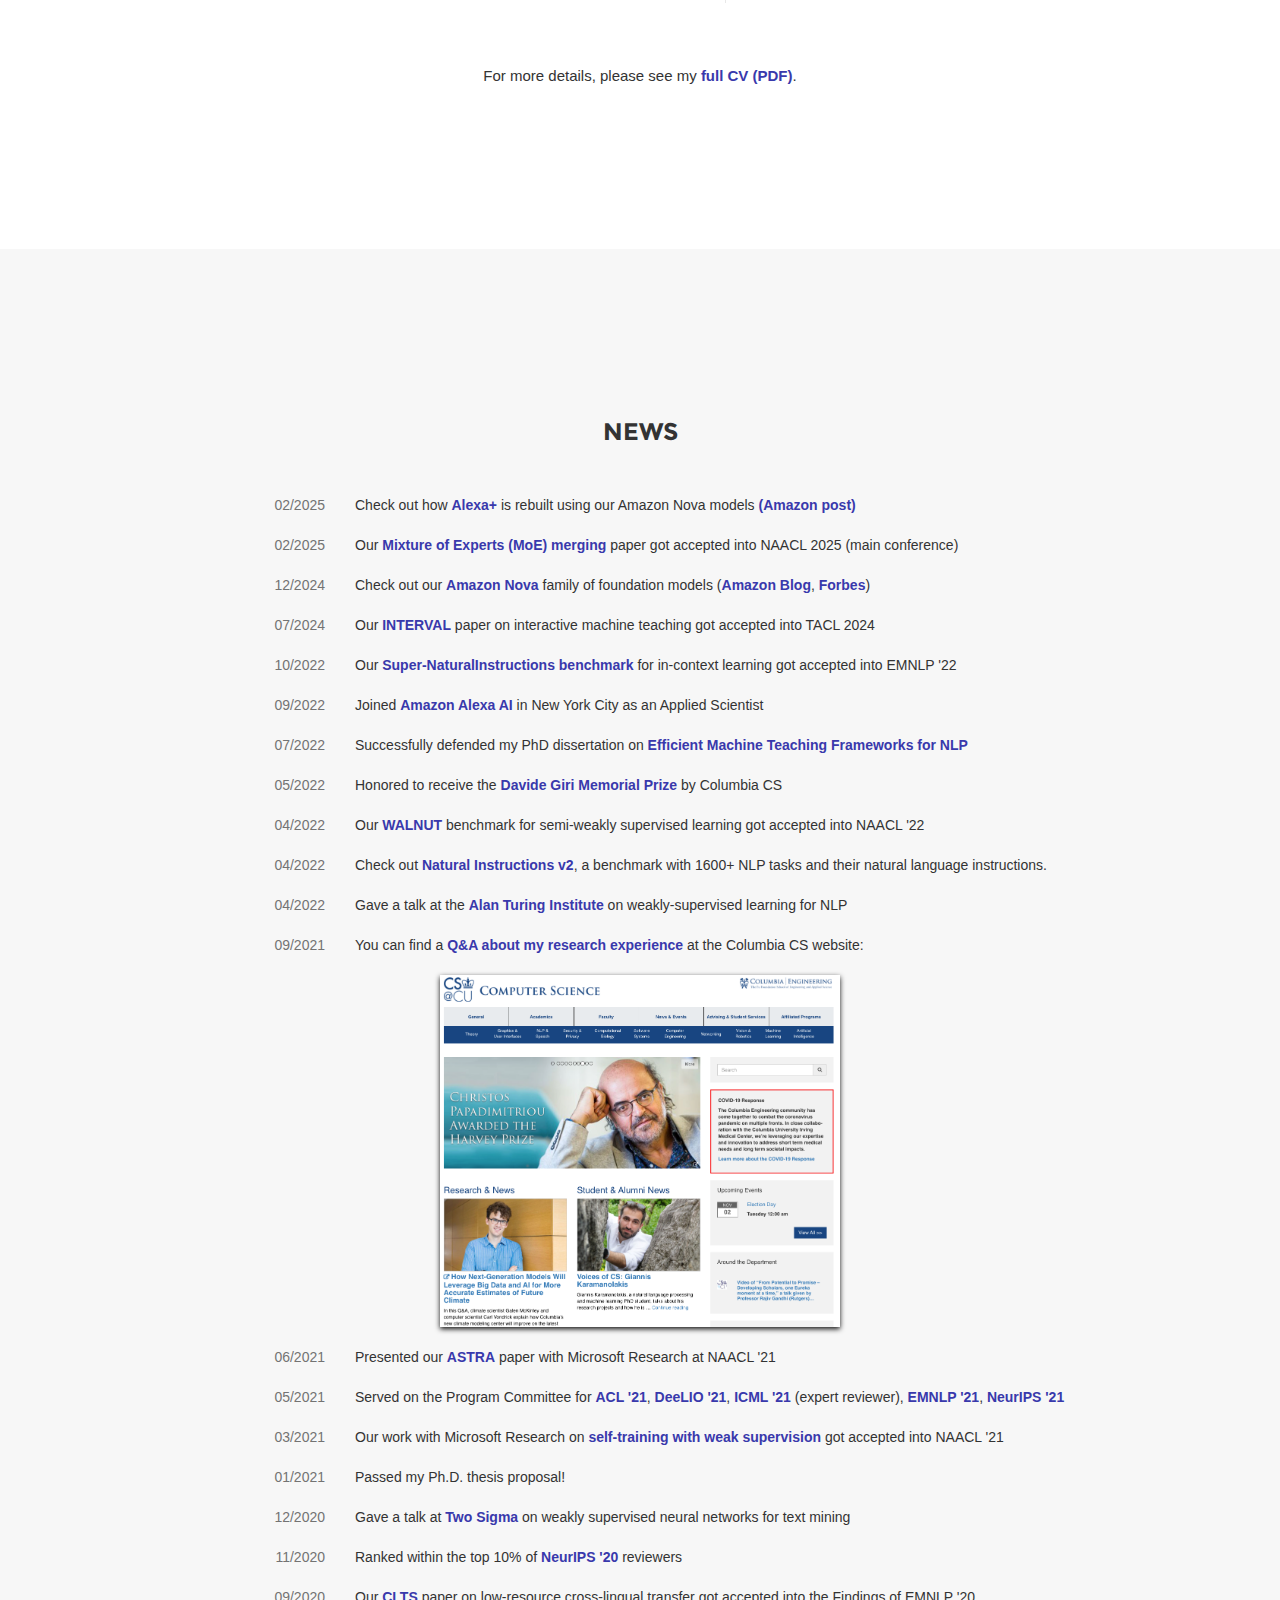
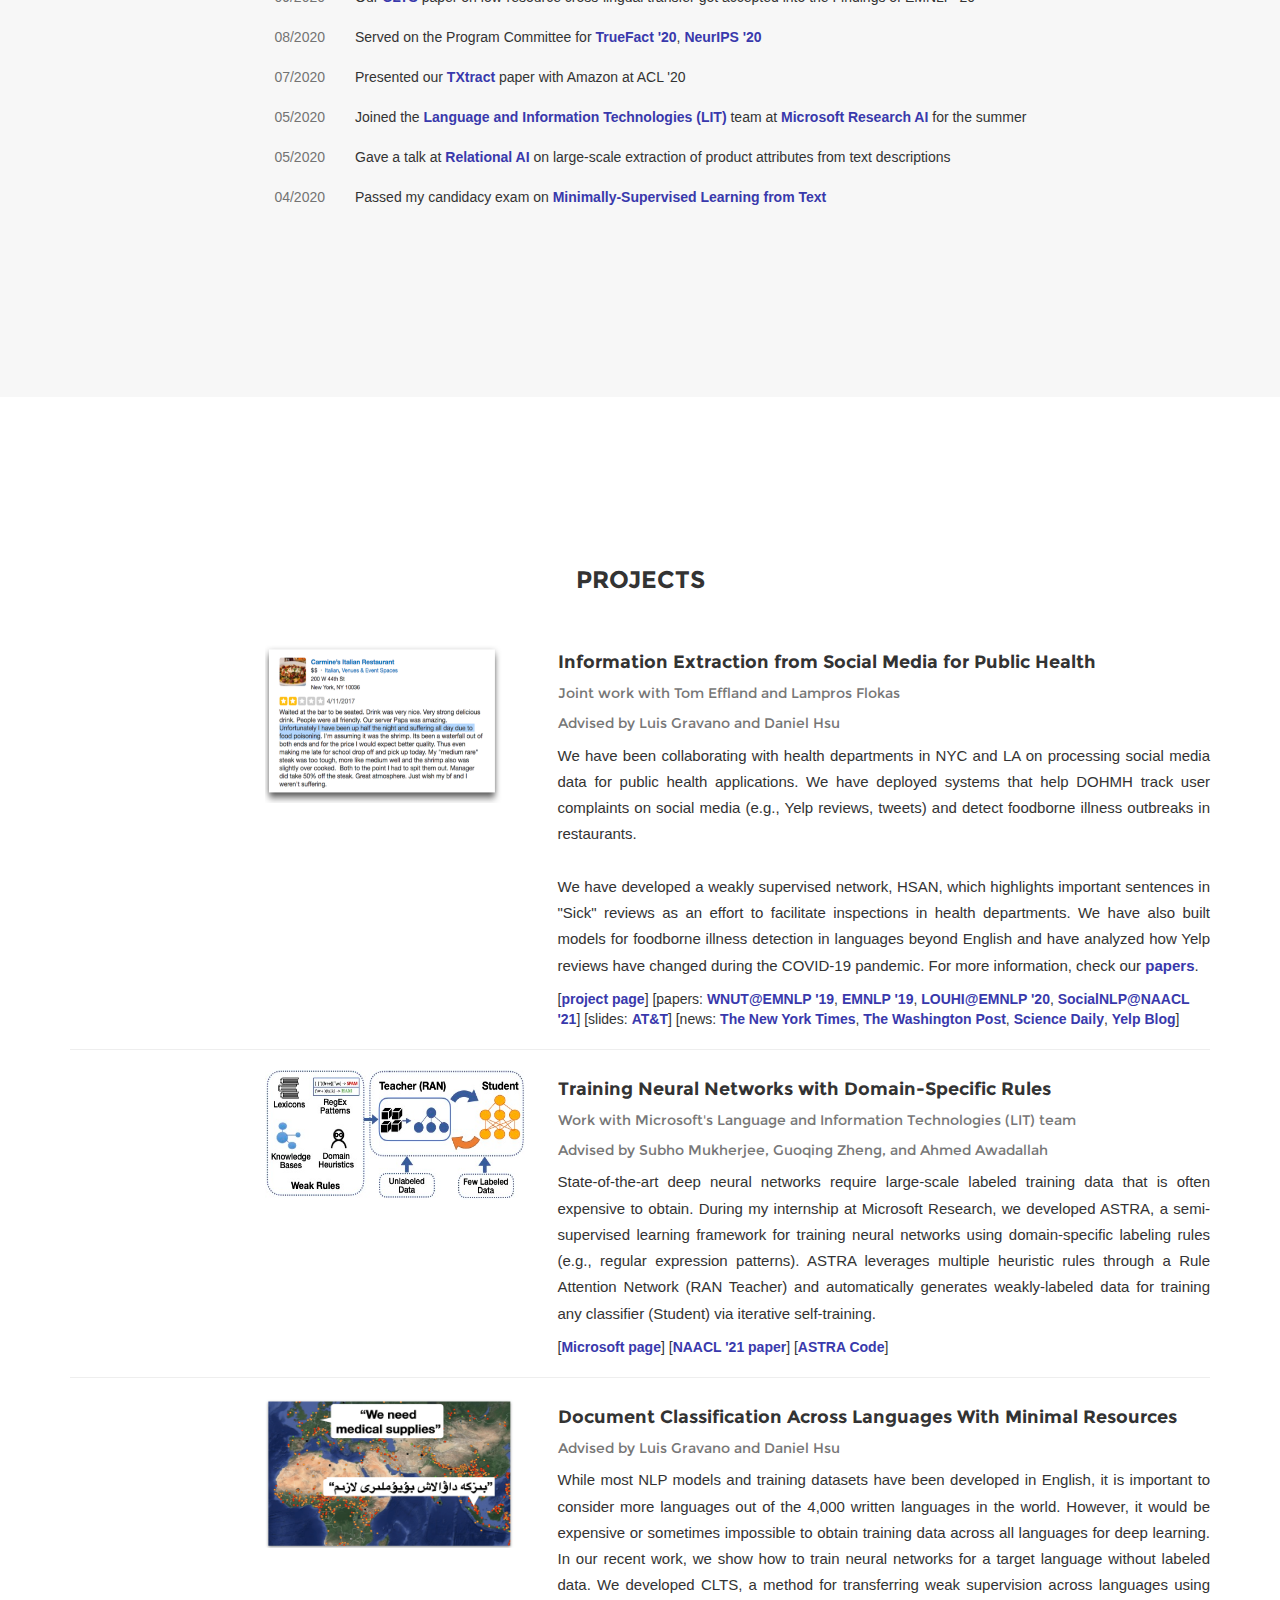
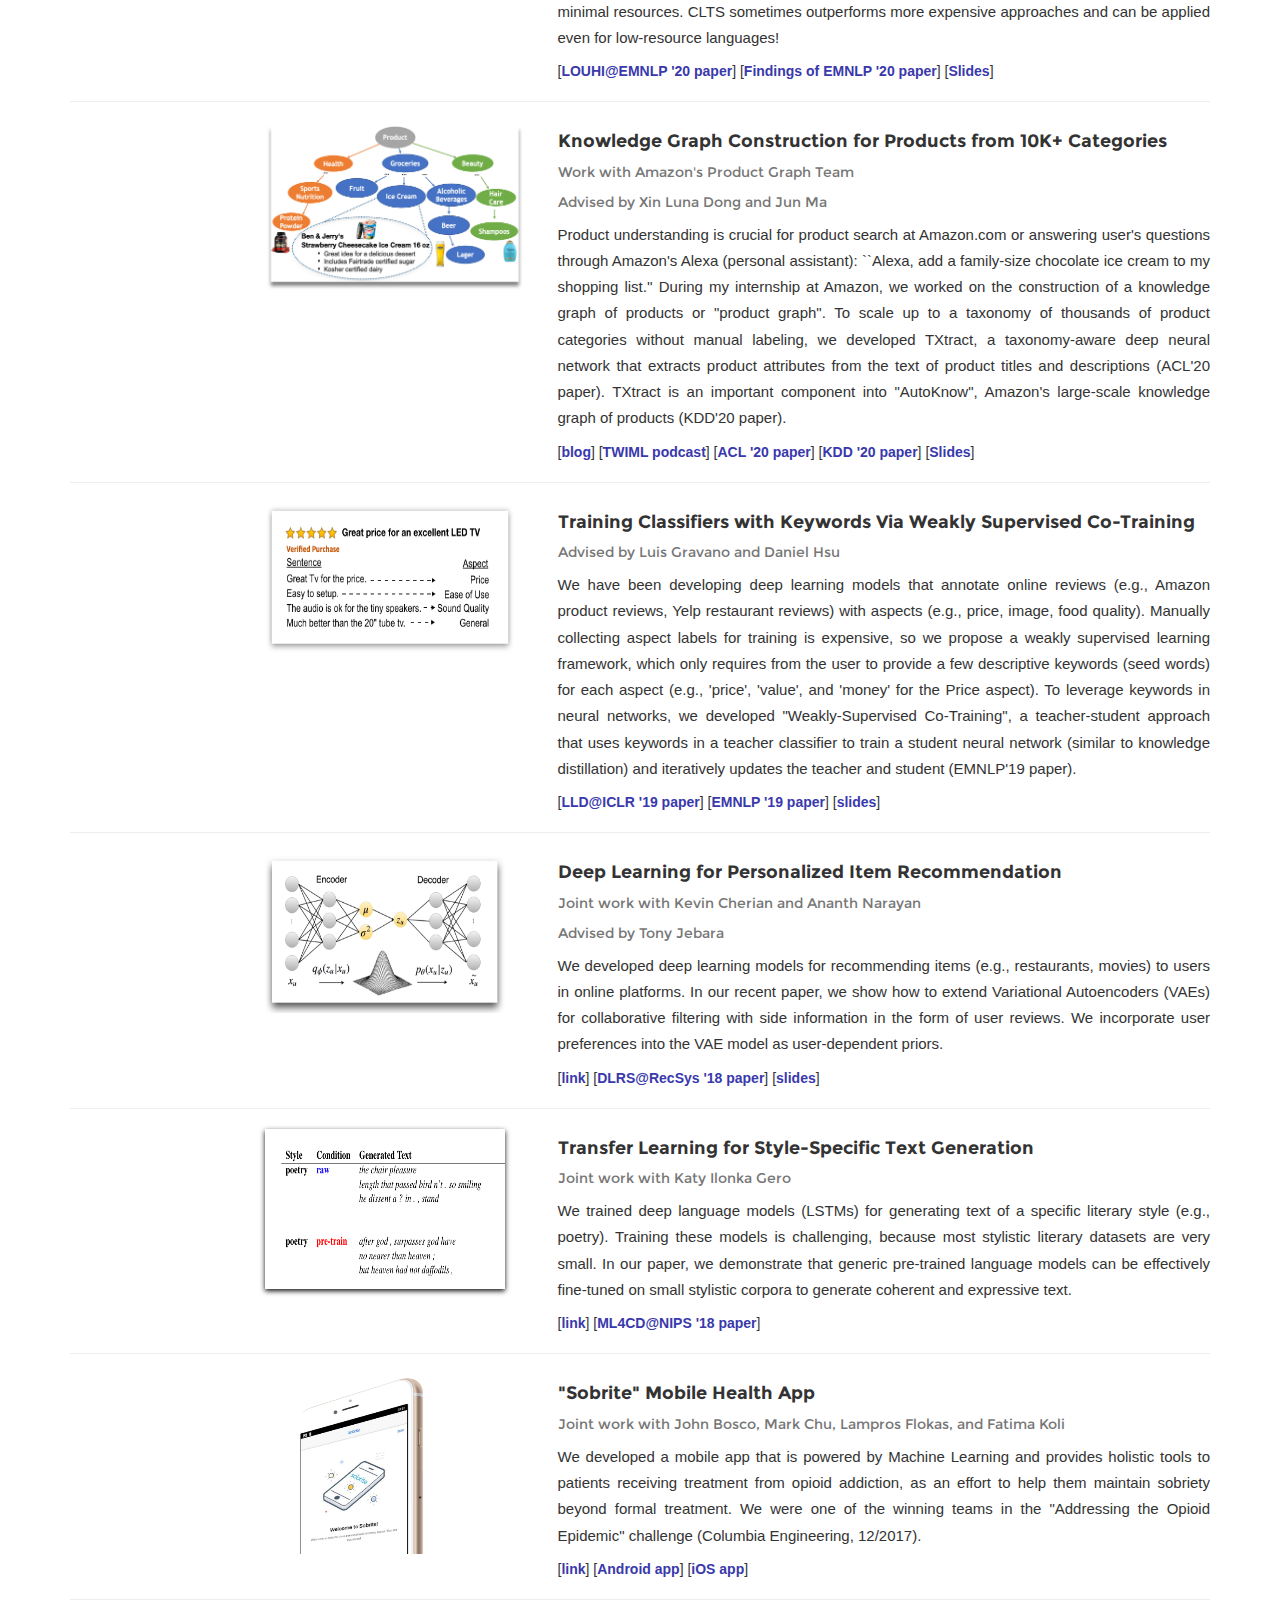
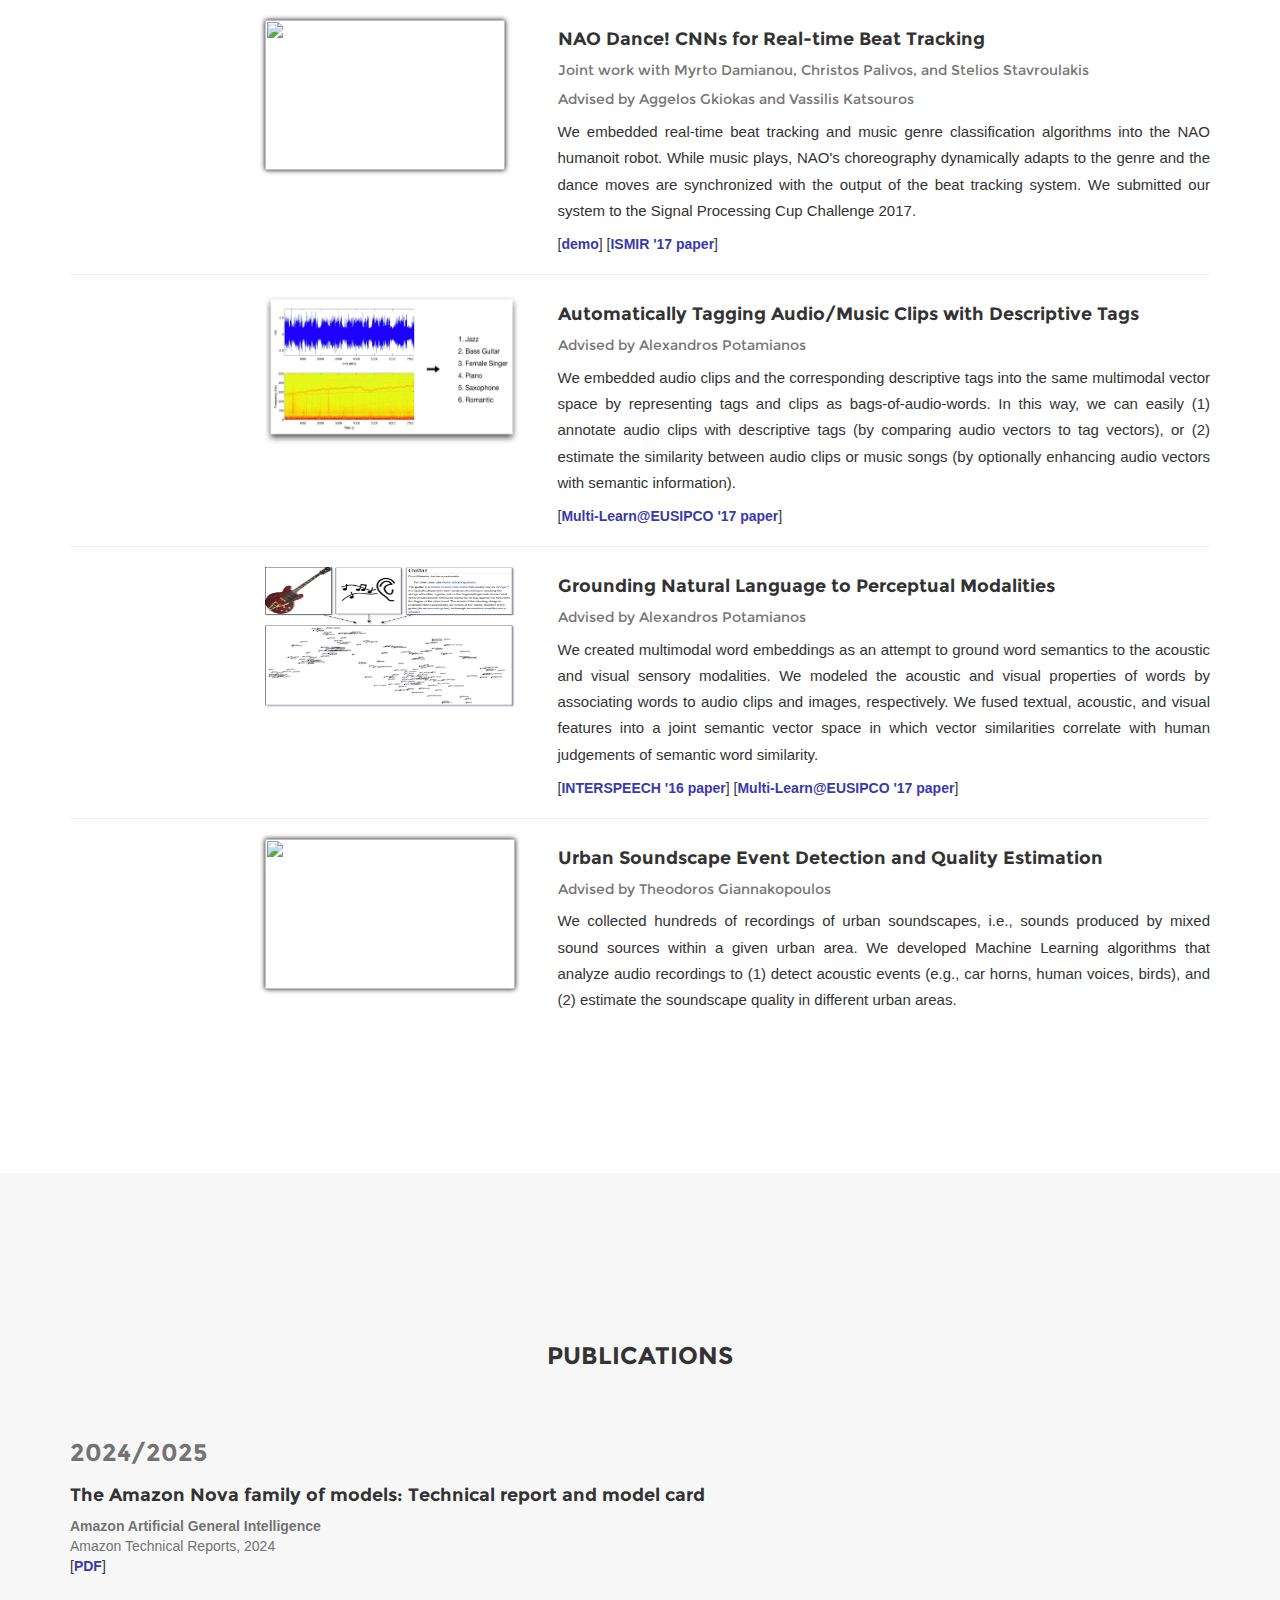
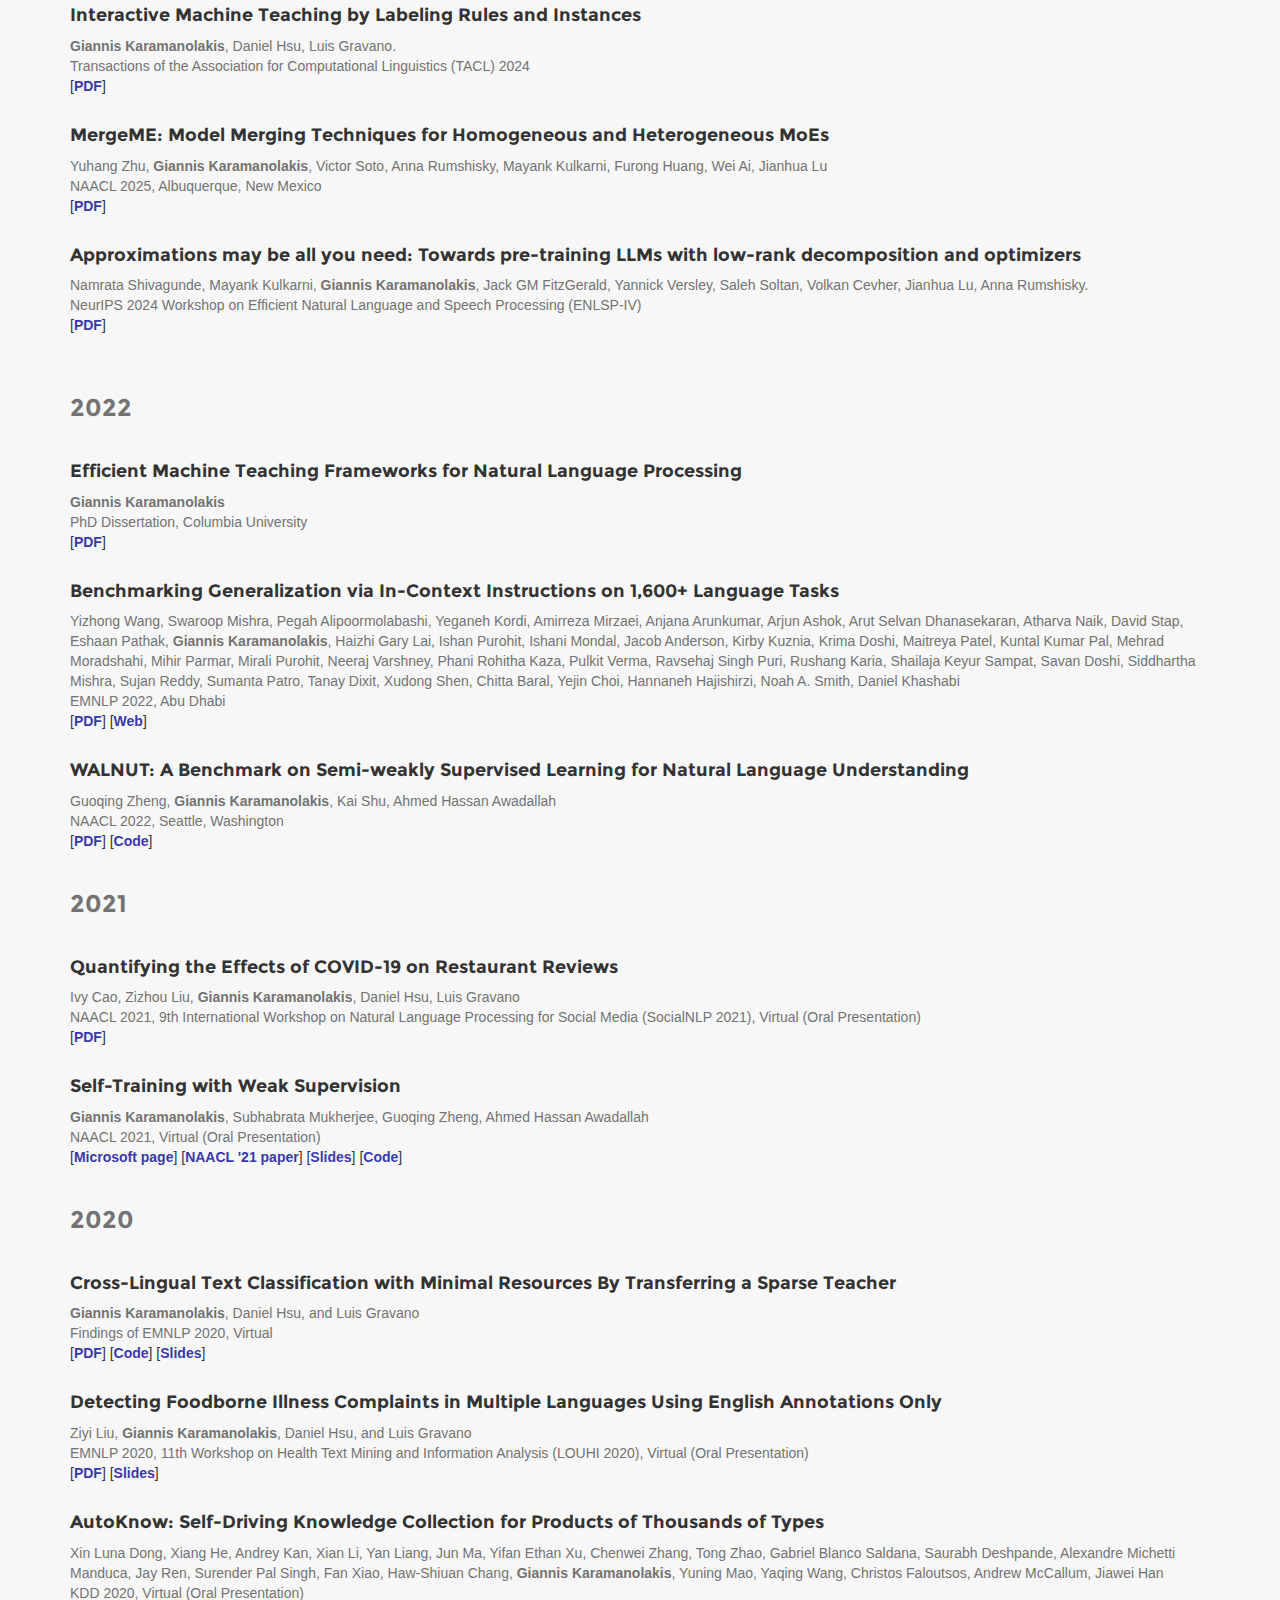
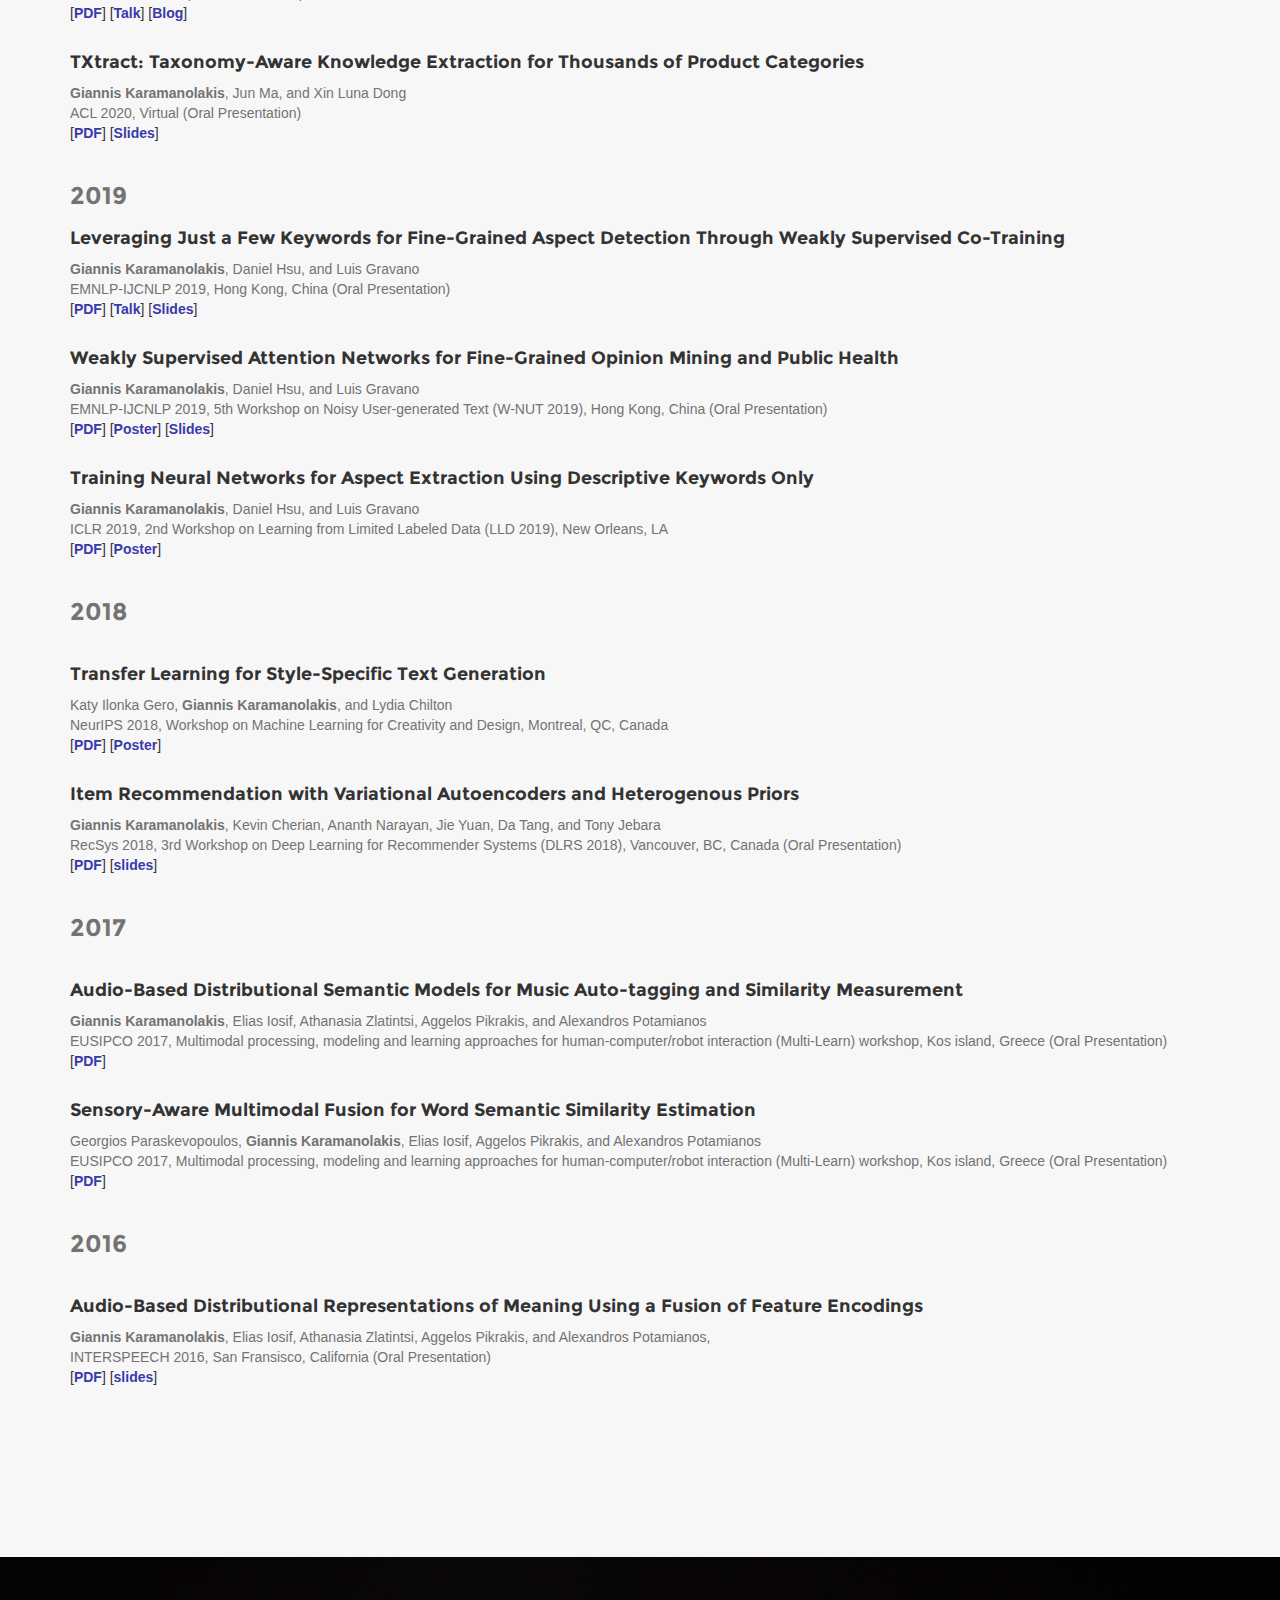
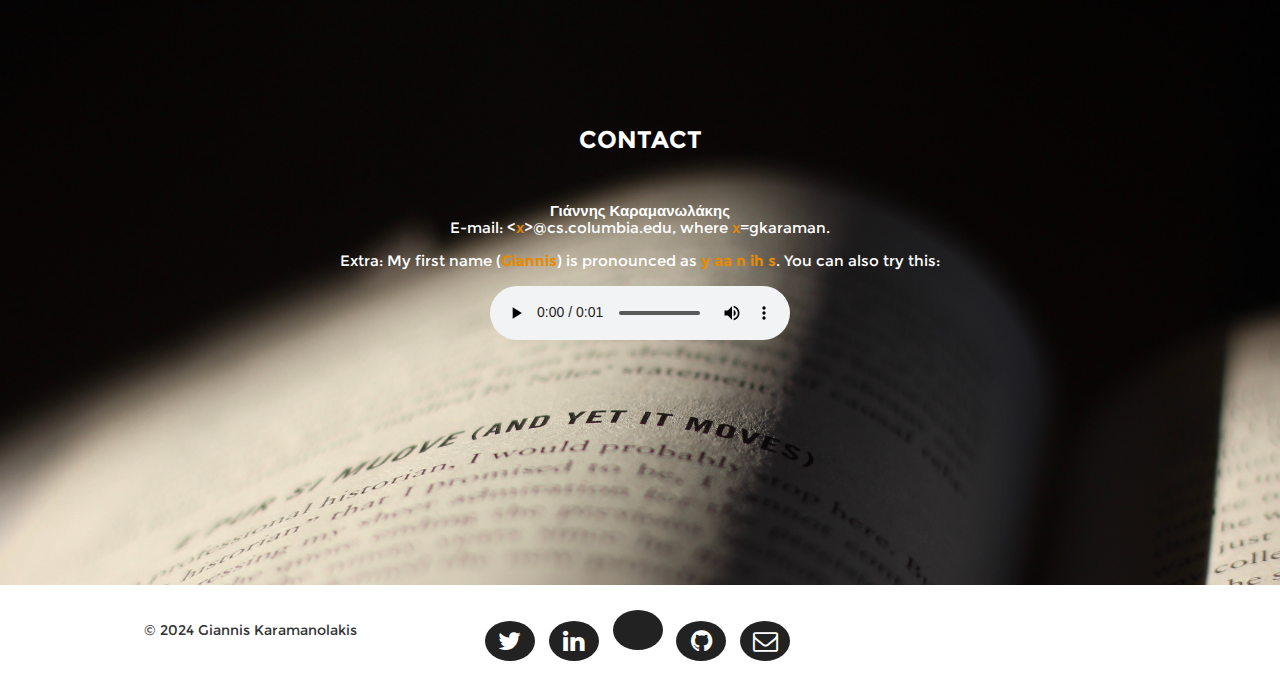
==== commit 6ac6b77d: "Update index.html" ====
--- a/index.html
+++ b/index.html
@@ -128,7 +128,7 @@
                 <div class="col-lg-8 col-md-8 col-sm-12 col-xs-12" style="text-align:justify;">
                     <p><h3><center>Hello, world!</center></h3>
 
-                        <br>I am an Applied Scientist at Amazon AGI in NYC. I focus on generative AI, training <a target="_blank" href="https://aws.amazon.com/what-is/large-language-model/">Large Language Models (LLMs)</a> at scale, and developing efficient frameworks for human-machine interaction. To get a glimpse of our recent work, check our <a target="_blank" href="https://aws.amazon.com/ai/generative-ai/nova/">Amazon Nova</a> foundation models (<a target="_blank" href="https://aws.amazon.com/ai/generative-ai/nova/">Amazon Blog</a>, <a target="_blank" href="https://www.forbes.com/sites/torconstantino/2024/12/05/amazon-makes-big-bold-push-into-ai---leaves-experts-amazed/">Forbes</a>). <br>
+                        <br>I am an Applied Scientist at Amazon AGI in NYC. I focus on generative AI, training <a target="_blank" href="https://aws.amazon.com/what-is/large-language-model/">Large Language Models (LLMs)</a> at scale, and developing efficient frameworks for human-machine interaction. To get a glimpse of our recent work, check our <a target="_blank" href="https://aws.amazon.com/ai/generative-ai/nova/">Amazon Nova</a> foundation models (<a target="_blank" href="https://aws.amazon.com/ai/generative-ai/nova/">Amazon Blog</a>, <a target="_blank" href="https://www.forbes.com/sites/torconstantino/2024/12/05/amazon-makes-big-bold-push-into-ai---leaves-experts-amazed/">Forbes</a>) and how Amazon Nova was used to rebuild <a target="_blank" href="https://www.aboutamazon.com/news/devices/new-alexa-generative-artificial-intelligence">Alexa+</a>. <br>
                         <br>
 
                         I got a Ph.D. in Computer Science at <a target="_blank" href="https://www.cs.columbia.edu/">Columbia University</a>, where I was fortunate to be advised by Prof. <a target="_blank" href="http://www.cs.columbia.edu/~gravano/">Luis Gravano</a> and Prof. <a target="_blank" href="http://www.cs.columbia.edu/~djhsu/">Daniel Hsu</a>. My PhD research was on <a target="_blank" href="https://en.wikipedia.org/wiki/Machine_learning">Machine Learning</a> and <a target="_blank" href="https://en.wikipedia.org/wiki/Natural_language_processing">Natural Language Processing (NLP)</a>. 
@@ -412,6 +412,12 @@
                 <br>
                 !-->
 
+            <div class="row">
+                    <div class="col-lg-1 col-md-2 col-sm-2 col-xs-2 col-lg-offset-2 col-md-offset-1 col-sm-offset-0 col-xs-offset-1 text-muted text-right">02/2025</div>
+                    <div class="col-lg-8 col-md-7 col-sm-8 col-xs-8">Check out how <a target="_blank" href="https://www.aboutamazon.com/news/devices/new-alexa-generative-artificial-intelligence">Alexa+</a> is rebuilt using our Amazon Nova models <a target="_blank" href="https://www.aboutamazon.com/news/devices/new-alexa-tech-generative-artificial-intelligence">(Amazon post)</a> </div>
+                </div>
+                <br>
+                
                 <div class="row">
                     <div class="col-lg-1 col-md-2 col-sm-2 col-xs-2 col-lg-offset-2 col-md-offset-1 col-sm-offset-0 col-xs-offset-1 text-muted text-right">02/2025</div>
                     <div class="col-lg-8 col-md-7 col-sm-8 col-xs-8">Our <a target="_blank" href="https://arxiv.org/abs/2502.00997">Mixture of Experts (MoE) merging</a> paper got accepted into NAACL 2025 (main conference)</div>
